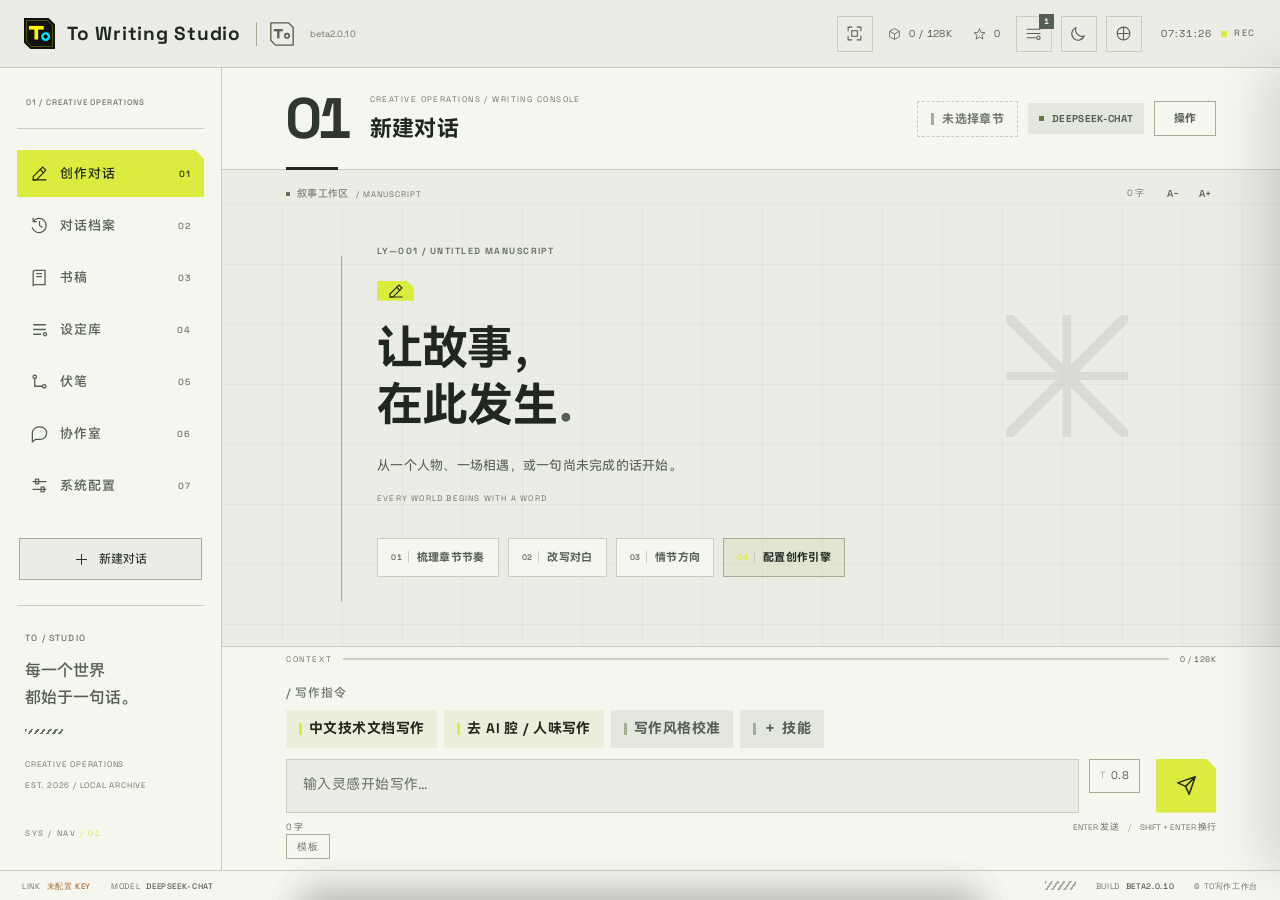
==== desktop.html @ 0ced994d "feat(ui): 温度选择器加入动效 - 弹层从按钮方向弹出（transform-origin 右下），带回弹曲线 - 档位名切换：淡入上滑；数值变化：上滑淡入 - 说明文字切换：淡入上移 - 刻度" ====
<!DOCTYPE html>
<html lang="zh-CN" data-theme="dark" data-shell="desktop">
<head>
<meta charset="UTF-8">
<meta name="viewport" content="width=device-width, initial-scale=1.0, viewport-fit=cover, maximum-scale=1.0, user-scalable=no">
<meta name="theme-color" content="#101110">
<meta name="apple-mobile-web-app-capable" content="yes">
<meta name="apple-mobile-web-app-status-bar-style" content="black-translucent">
<meta name="format-detection" content="telephone=no">
<meta name="color-scheme" content="dark light">


<link rel="icon" type="image/svg+xml" href="favicon.svg">
<link rel="icon" type="image/png" sizes="32x32" href="favicon-32.png">
<link rel="apple-touch-icon" sizes="180x180" href="apple-touch-icon.png">
<link rel="manifest" href="manifest.webmanifest">
<link rel="preload" as="font" type="font/woff2" crossorigin href="fonts/font-002.woff2">
<link rel="preload" as="font" type="font/woff2" crossorigin href="fonts/font-001.woff2">
<title>To写作工作台 · To Writing Studio</title>
<!-- fonts.css 不存在，已移除（iOS 上用系统 PingFang SC / HarmonyOS Sans 回落）-->
<style>
/* ==========================================================================
   TO WRITING STUDIO · To写作工作台
   纸与墨是主体，强调色是信号。
   全直角 / 切角 / 等宽数字 / 工程网格 / L形角标 / CRT扫描线
   ========================================================================== */

/* ==========================================================================
   字体：依据 ark-ui-skill 对 Hypergryph/终末地官网 CSS 的实测记录
   —— 官网拉丁字体为 Gilroy / Space Grotesk / Novecento Sans Wide，
      前两者为商业授权不可分发，故采用 **SIL OFL 开源的 Space Grotesk**（官网同款之一）自托管。
   —— 中文交给系统：iOS 苹方 / Windows 雅黑 / HarmonyOS Sans / 思源黑体。
   —— 等宽数字用于索引与计数（tabular-nums），这是终末地排版的硬性特征。
   ========================================================================== */
@font-face{font-family:"Space Grotesk";font-style:normal;font-weight:400;font-display:swap;
  src:url("fonts/font-001.woff2") format("woff2");}
@font-face{font-family:"Space Grotesk";font-style:normal;font-weight:500;font-display:swap;
  src:url("fonts/font-002.woff2") format("woff2");}
@font-face{font-family:"Space Grotesk";font-style:normal;font-weight:700;font-display:swap;
  src:url("fonts/font-003.woff2") format("woff2");}

/* ===== HarmonyOS Sans SC 嵌入（终末地官网中文字形，各设备一致）===== */
/* HarmonyOS Sans SC — 终末地游戏内同款中文字体
   来源: npm harmonyos-sans-sc-webfont-splitted@1.1.0 (cn-font-split 分包, Unlicense)
   字体版权归华为终端有限公司所有, 依 HarmonyOS Sans 官方许可免费商用
   仅包含本界面实际使用的字符子集, 供离线加载
   字重: 400 Regular / 500 Medium / 700 Bold / 900 Black
   重新生成: python tools/build-fonts.py */
@font-face {
font-family:"HarmonyOS Sans SC";
src: local("HarmonyOS Sans SC Regular"),local("HarmonyOS Sans SC"),url("fonts/font-004.woff2") format("woff2");
font-style: normal;
font-weight: 400;
font-display: swap;
unicode-range:U+251,U+259,U+261,U+292,U+2bb-2bc,U+2ca-2cb,U+2d8-2dd,U+2f3,U+301,U+303,U+306-30a,U+30f,U+323,U+326-327,U+335,U+338,U+1e00-1e01,U+1e3e-1e3f,U+1e80-1e85,U+1ea0-1ef9,U+2004-2006,U+2009-200a,U+2010-2011,U+2013-201e,U+2020-2022,U+2025-2029,U+2030,U+2032-2037,U+2039-203b,U+2044,U+2052,U+2060-2064,U+2066-2069,U+2070,U+2074-2079,U+207f-2089,U+20a3-20a4,U+20a6-20ac,U+20b1,U+20b9-20ba,U+20bc-20bd,U+2103,U+2105,U+2109,U+2113,U+2116,U+2121-2122,U+2126,U+212e,U+215b-215e,U+2160-216b,U+2170-2179,U+2190-2193,U+2196-2199,U+2202,U+2206,U+2208,U+220f,U+2211-2212,U+2215,U+221a,U+221d-2220,U+2223,U+2225,U+2227-222b,U+222e,U+2234-2237,U+223d,U+2248,U+224c,U+2252,U+2260-2261,U+2264-2267,U+226e-226f,U+2295,U+2299,U+22a5,U+22bf,U+2312,U+2460-2469,U+2474-249b,U+2500-254b,U+2550-2573,U+2581-258f,U+2593-2595,U+25a0-25a1,U+25b2-25b3,U+25bc-25bd,U+25c6-25c7,U+25ca-25cb,U+25ce-25cf,U+25e2-25e5,U+2605-2606,U+2609,U+2640,U+2642,U+9f1c-9f1f,U+9f23-9f2b,U+9f2d-9f2e,U+9f30-9f33,U+9f35-9f36,U+9f38,U+9f3a,U+9f3c,U+9f3f-9f43,U+9f45-9f46,U+9f48-9f49,U+9f4c-9f4d,U+9f53,U+9f55-9f58,U+9f5a-9f5b,U+9f5d-9f5e,U+9f62,U+9f64-9f65,U+9f68-9f69,U+9f6b,U+9f6d-9f71,U+9f73-9f75,U+9f78-9f7e,U+9f81-9f82,U+9f8e-9f8f,U+9f91-9f93,U+9f96-9f98,U+9f9d-9f9e,U+9fa1-9fff,U+f9f1,U+fa0e-fa0f,U+fa11,U+fa13-fa14,U+fa1f,U+fa21,U+fa23-fa24,U+fa27-fa29,U+fe49-fe52,U+fe54-fe57,U+fe59-fe66,U+fe68-fe6b,U+ff01-ff03,U+ff05-ff0a,U+ff0c-ff1b,U+ff1f-ff3d,U+ff3f,U+ff41-ff5b,U+ff5d,U+ff5f-ff60,U+ffe6;
}
@font-face {
font-family:"HarmonyOS Sans SC";
src: local("HarmonyOS Sans SC Regular"),local("HarmonyOS Sans SC"),url("fonts/font-005.woff2") format("woff2");
font-style: normal;
font-weight: 400;
font-display: swap;
unicode-range:U+4e15,U+4e1e,U+4e2b,U+4eb3,U+4ec9,U+4f0e,U+4f3d,U+4f58,U+4f64,U+4f8f,U+4fd0,U+4fdf,U+501c,U+5043,U+5055,U+510b,U+5140,U+51bc-51bd,U+51cb,U+5243,U+527d,U+531d,U+5323,U+535e,U+536f,U+53a5,U+53f1,U+541d,U+5429,U+542d-542e,U+5431,U+547b,U+5486,U+548e,U+5492,U+54aa-54ab,U+54af,U+54c6,U+54ce,U+54fd,U+5506,U+5509,U+5511,U+552c,U+553e,U+557b,U+55b3,U+55c5,U+55d2,U+55e1,U+55e6,U+55f7,U+55fd,U+5600,U+5608,U+561f,U+5636,U+5639,U+563b,U+563f,U+5659,U+5662,U+568e,U+5693,U+572a,U+573b,U+574d,U+5768,U+5773,U+577b,U+57a0,U+57b8,U+57c2,U+586c,U+587e,U+5892,U+58d5,U+58f9,U+598a,U+5992-5993,U+5996,U+59e3,U+5a20,U+5a29,U+5a6a,U+5a7a,U+5ac9,U+5ae3,U+5b17,U+5b62,U+5b7d,U+5b95,U+5ba6,U+5bb8,U+5c15,U+5c4e,U+5c8c,U+5cab,U+5cb7,U+5d34,U+5d3d,U+5d4a,U+5d82,U+5e1a-5e1b,U+5e44,U+5e7a,U+5ea5,U+5eff,U+5f0b,U+5f29,U+5f77,U+5f89,U+5f99,U+5f9c,U+5fa8,U+5fd0-5fd1,U+5fd6,U+5fff,U+6026,U+6035,U+6043,U+6059,U+6063,U+60b4,U+60b8,U+60bb,U+60d8,U+60f0,U+6115,U+612b,U+618e,U+6194,U+61a9,U+61ca,U+61e6,U+61f5,U+620a,U+6248,U+62a8,U+62d7,U+62fd,U+630e,U+637a,U+6390,U+63a3,U+63ac,U+63b0,U+63e9,U+642a,U+64a9,U+64ae,U+6525,U+652b,U+6538,U+655d,U+65bc,U+65cc,U+65ce,U+65d6,U+65ee-65ef,U+6631,U+6636,U+664c,U+665f,U+6666,U+6684,U+66b9,U+66f3,U+6773,U+6777,U+677c,U+6787,U+67b8,U+67d8,U+67de,U+67e9,U+6845,U+684e,U+6886,U+688f,U+68b5,U+693d,U+6963,U+696b,U+6979,U+6994,U+69b7,U+6a35,U+6aac,U+6b59,U+6c26,U+6c50,U+6c69,U+6c74,U+6c76,U+6c8c,U+6cae,U+6ce0,U+6cef,U+6d19,U+6d5c,U+6d8e,U+6d95,U+6db8,U+6dc5,U+6dd6,U+6dde,U+6de6,U+6dfc,U+6e1a,U+6e25,U+6e6e,U+6e9f,U+6ea7,U+6eb4,U+6ef9,U+6f15,U+6f29-6f2a,U+6f31,U+6f78,U+6fa7,U+6fc2,U+6fe1,U+7131,U+714a,U+715c,U+7166,U+7172,U+71b9,U+7317,U+731d,U+7329,U+7337,U+733e,U+7396,U+73b7,U+73c2,U+73e9,U+7425,U+7428,U+742c,U+742e,U+7455,U+7490,U+74f4,U+7519,U+7525,U+753a,U+75b5,U+75b9,U+75d4,U+75de,U+7638,U+7656,U+765c,U+7678,U+768e,U+76bf,U+76c2,U+76d4,U+76f9,U+7728-7729,U+7762,U+776c,U+777d,U+77a0,U+77cd,U+77f8,U+77fd,U+7825,U+7837,U+787c,U+78b4,U+78d0,U+795a,U+795f,U+79ed,U+7a1e,U+7a37,U+7a79,U+7a92,U+7abf,U+7afa,U+7b06,U+7b20,U+7b4f,U+7b60,U+7b75,U+7b8d,U+7bb4,U+7bdd,U+7be1,U+7cb3,U+7cbc,U+7cdc,U+7cef,U+7f44,U+7f54,U+7f8c,U+7f94,U+7fb2,U+7fb9,U+7fce,U+7fe1,U+8004,U+800b,U+8019,U+808b,U+809b,U+80e5,U+80f1,U+8146,U+816e,U+81c0,U+81c3,U+81c6,U+81fc,U+81fe,U+822b,U+82a5,U+82aa,U+82de,U+8309,U+8317,U+832f,U+8340,U+8343,U+8392,U+83a0,U+8431,U+8469,U+84af,U+8543,U+854a,U+8559,U+8568,U+85b0,U+85b9,U+8638,U+869c,U+86c0,U+86e4,U+8713,U+8718,U+87c0,U+87cb,U+87fe,U+8821-8822,U+8882,U+8892,U+88e8,U+88f1,U+8902,U+892a,U+8983,U+8c5a,U+8c82,U+8d73,U+8dbe,U+8e74,U+8e7c,U+8e87,U+8fc2,U+8fe4,U+8fe6,U+900d,U+9035,U+9041,U+9052,U+905b,U+9068,U+9074,U+9095,U+90a1,U+90c5,U+911e,U+9122,U+9149,U+9157,U+916a,U+916e,U+919b,U+93d6,U+9621,U+9631,U+9642,U+968d,U+9706,U+970f,U+97ed,U+99a5,U+9abc,U+9b03,U+9e9d,U+9ebe,U+9edb,U+9edd,U+9f10;
}
@font-face {
font-family:"HarmonyOS Sans SC";
src: local("HarmonyOS Sans SC Regular"),local("HarmonyOS Sans SC"),url("fonts/font-006.woff2") format("woff2");
font-style: normal;
font-weight: 400;
font-display: swap;
unicode-range:U+4edd-4ede,U+4ee1,U+4ee8,U+4eeb,U+4f09,U+4f22,U+4f43,U+4f57,U+4f5a,U+4f5d,U+4f6f,U+4fce,U+4fda,U+4ff3,U+4ff8,U+4ffe,U+500c,U+500f,U+5025,U+502d,U+504e,U+5088,U+50f3,U+5106,U+5241,U+525c,U+52ad,U+52be,U+530d,U+5310,U+5345,U+539d,U+53df,U+53fb-53fc,U+5420-5421,U+544b,U+5477,U+5482,U+54a7,U+54cc,U+54e7,U+550f,U+5514,U+5530,U+5544,U+5555,U+557e,U+558b,U+5594,U+5599,U+559f,U+55b9,U+55c4,U+55d1,U+55d4,U+55d6,U+55df,U+55e4,U+55e8,U+55ea,U+55ef,U+5623,U+562d,U+564e,U+5654,U+5671,U+56d7,U+56eb,U+56f9,U+5704,U+576d,U+57a1,U+57d5,U+57ed,U+584d,U+5880,U+58ec,U+5914,U+5958,U+599e,U+59be,U+59dd,U+5a11,U+5a40,U+5a55,U+5abe,U+5ae1,U+5ae6,U+5b40,U+5b51,U+5b71,U+5b93,U+5bee,U+5c9c,U+5cc1,U+5ccb,U+5cd2,U+5d06,U+5d2e,U+5d47,U+5d4b,U+5d6f,U+5d99,U+5dfd,U+5e54,U+5e5b,U+5e61,U+5e96,U+5fd2,U+600f,U+6014,U+606b,U+608c,U+609a,U+60c6,U+60da,U+60f4,U+60fa,U+61ff,U+621b,U+621f,U+622e,U+62bf,U+62c8,U+634b,U+636d,U+6371,U+6387,U+63ae,U+63c4,U+63c6,U+63cd,U+63d6,U+63f6,U+6410,U+6414,U+6421,U+64c0,U+64d8,U+661d,U+6641,U+6657,U+66dc,U+6710,U+6748,U+6772,U+67b0,U+67b7,U+6841,U+6849,U+6954,U+695d,U+699b,U+69ab,U+6a28,U+6a47,U+6a58,U+6b46,U+6c21,U+6c24,U+6c35,U+6c4a,U+6c68,U+6c86,U+6c8f,U+6c94,U+6cc5,U+6d2e,U+6d35,U+6d39,U+6d63,U+6d6f,U+6d94,U+6dd9,U+6dec,U+6e4e,U+6e98,U+6ec2,U+6f09,U+6f66,U+6f8d,U+6fb9,U+6fc9,U+6fe0,U+6fef,U+705e,U+7094,U+7119,U+71e7,U+723f,U+726f,U+729f,U+7325,U+7350,U+73c8,U+73d9,U+73de,U+741a,U+7430,U+74e4,U+753e,U+7548,U+7566,U+7579,U+757f,U+7583,U+759d,U+75b8,U+75bd,U+75c2,U+75cd,U+75e2,U+75f1,U+75fc,U+7634,U+7699,U+76c5,U+76f1,U+7708,U+7719,U+777e,U+778c,U+7791,U+77b3,U+77dc,U+781d,U+7823,U+7827,U+782d,U+7830,U+783c,U+7889,U+7893,U+78a3,U+78ec,U+7949,U+795c,U+79e3,U+7a14,U+7a17,U+7a88,U+7a95,U+7aa0,U+7afd,U+7b08,U+7b33,U+7b90,U+7b95,U+7be6,U+7bfe,U+7c0c,U+7c2a,U+7c91,U+7cb2,U+7cc5,U+7da6,U+7f58,U+7f61,U+7fb8,U+7fca,U+8006,U+8012,U+8026,U+8037,U+807f,U+80bd,U+80ed,U+814b,U+8153,U+8171,U+8174,U+8198,U+8200,U+8214,U+821b,U+8222,U+826e,U+828d,U+82be,U+82c4,U+82d2,U+82d5,U+82dc,U+82eb,U+82f7,U+830c,U+832d,U+8334,U+834f,U+83c5,U+83d6,U+83fd,U+840b,U+8418,U+8438,U+843c,U+8473,U+847a,U+84a1,U+84d6,U+84ff,U+852b,U+8564,U+85d0,U+8693,U+86a3-86a4,U+86a7,U+86aa,U+86af,U+86b6,U+86c6,U+86d0,U+86f9,U+8703,U+8707-8709,U+870d,U+8737,U+873b,U+8759,U+8760,U+8782,U+87af,U+87c6,U+87d1-87d2,U+87e0,U+8815,U+8839,U+8869,U+8913,U+8936,U+8a07,U+8a3e,U+8b07,U+8c4c,U+8c62,U+8c89,U+8d6d,U+8d84,U+8d94,U+8dc6,U+8dce,U+8ddb,U+8dfa,U+8e09,U+8e1d,U+8e2e,U+8e31,U+8e39,U+8e3d,U+8e42,U+8e47,U+8e49,U+8e4b,U+8e6d,U+8e76,U+9004-9005,U+9016,U+9036,U+9051,U+907d,U+9082,U+9088,U+9097,U+90b0,U+90d7,U+90dc,U+90e2,U+90ef,U+9104,U+914a,U+9150,U+9169,U+919a,U+91b4,U+938f,U+965f,U+9697,U+96b0,U+96bc,U+96c9,U+970e,U+9739,U+973e,U+9798,U+97a3,U+9997,U+9aef,U+9e82,U+9edc,U+9edf-9ee0,U+9f3e;
}
@font-face {
font-family:"HarmonyOS Sans SC";
src: local("HarmonyOS Sans SC Regular"),local("HarmonyOS Sans SC"),url("fonts/font-007.woff2") format("woff2");
font-style: normal;
font-weight: 400;
font-display: swap;
unicode-range:U+4e01,U+4e39,U+4e43,U+4e4f,U+4e58-4e59,U+4e95,U+4ea1,U+4ea6,U+4eab,U+4eae,U+4ec1,U+4ef2,U+4f0a,U+4f0f-4f11,U+4f2f-4f30,U+4f34,U+4f38,U+4f3c,U+4f69,U+4f73,U+4faf,U+4fb5,U+4fd7,U+4ff1,U+5012,U+5021,U+504f,U+5085,U+5141,U+5144,U+5146,U+5192,U+51a0,U+51b0,U+51b6-51b7,U+51dd,U+51e1,U+5200,U+5211,U+5237,U+523a,U+5272,U+52a3,U+52c3,U+52c7,U+52d2,U+52d8,U+52e4,U+5353,U+539a,U+53e5,U+53eb,U+5401,U+541b,U+5427,U+542b,U+5448,U+54e5,U+54ea,U+5510,U+552f,U+5531,U+554a,U+559d,U+5609,U+5740,U+5750,U+5761,U+5766,U+57c3,U+5802,U+5806,U+5821,U+5851,U+5854,U+585e,U+586b,U+58a8,U+58c1,U+5915,U+5949,U+594f,U+5954,U+5960,U+5976,U+5999,U+59a5,U+59b9,U+59bb,U+59c6,U+59d0-59d1,U+59d3,U+5a5a,U+5a92,U+5b54,U+5b5f,U+5b64,U+5b85,U+5b87-5b88,U+5b8b,U+5b97,U+5b9c,U+5bbf,U+5bc4,U+5bd2,U+5be8,U+5c01,U+5c04,U+5c0a,U+5c16,U+5c24,U+5c3e,U+5c4b,U+5c65,U+5cfb,U+5d07,U+5de1,U+5de7,U+5e1d,U+5e7c,U+5ec9,U+5ef6-5ef7,U+5f04,U+5f1f,U+5f31,U+5f6d,U+5f70,U+5f79,U+5f92,U+5faa,U+5fbd,U+5fd8-5fd9,U+5fe0,U+5ffd,U+6015,U+602a,U+6050,U+6062,U+6069,U+6070,U+6084,U+6089,U+60a3,U+60a8,U+60b2,U+60dc,U+6162,U+6167,U+6170,U+61c2,U+622a,U+6234,U+626d,U+6291,U+62b1,U+62bc-62bd,U+62c6,U+62d2-62d4,U+62d6,U+62f3,U+6311,U+6316,U+6350,U+6355,U+6377,U+6389,U+638c,U+6398,U+63cf,U+63e1,U+63ed,U+63f4,U+640f,U+642c,U+6458,U+6469,U+6478,U+64a4,U+64cd,U+6500,U+653b,U+654f,U+6562,U+6566,U+656c,U+658c,U+65c1,U+65e6,U+65e8,U+65ec,U+65f1,U+65fa,U+660c,U+6628,U+6668,U+667a,U+6696,U+66b4,U+66f9,U+66fc,U+66ff,U+670b,U+6717,U+672b,U+675c,U+676d,U+6790,U+679a,U+679d,U+67b6,U+67ec,U+67f1,U+67f3-67f4,U+683d,U+6842,U+684c,U+6851,U+6885,U+68af-68b0,U+68ee,U+695a,U+699c,U+6b20,U+6b23,U+6b8a,U+6b96,U+6bc5,U+6bcd,U+6bd2,U+6beb,U+6c0f,U+6c1b,U+6c57,U+6c60,U+6c6a,U+6c89,U+6cc9,U+6cdb,U+6ce5,U+6cf0,U+6cf3,U+6d17,U+6d1b,U+6d1e,U+6d3d,U+6d59,U+6d66,U+6d69-6d6a,U+6d6e,U+6d82,U+6db2,U+6db5,U+6de1,U+6dee,U+6df7,U+6dfb,U+6e20-6e21,U+6e58,U+6eaa,U+6ecb,U+6ed1,U+6f0f,U+6f20,U+6f2b,U+6f58,U+704c,U+7070,U+708e,U+70ad,U+70b8,U+7126,U+714c,U+718a,U+719f,U+71c3,U+71d5,U+7206,U+7236,U+7238,U+7259,U+725b,U+7262,U+7267,U+72e0,U+731b,U+73bb,U+73cd,U+73e0,U+741b,U+7434,U+745e,U+7483,U+74dc,U+74e6,U+74f7,U+7518,U+7532,U+755c,U+756a,U+7586,U+7591,U+75ab,U+75be,U+75db,U+764c,U+7687,U+76c8,U+76df,U+76f2,U+76fe,U+7761,U+77db,U+786c,U+7891,U+78c1,U+78e8,U+795d,U+7965,U+7981,U+79d2,U+79df,U+79e6,U+79e9,U+7a00,U+7a3b,U+7a3f,U+7a46,U+7a7f,U+7a97,U+7adf,U+7aef,U+7af9,U+7b11,U+7b26,U+7bb1,U+7bc7,U+7c4d,U+7c89,U+7c97,U+7f8a,U+7fbd,U+7ffb,U+8000,U+8010,U+8015,U+8017,U+8033,U+8058,U+805a,U+8089,U+8096,U+809d,U+80a5,U+80a9,U+80af,U+80de,U+80e1,U+8150,U+817f,U+81a8,U+81e3,U+8212,U+827e,U+82ac,U+82b3,U+82d7,U+82e5,U+8302,U+8336,U+8352,U+8377,U+83ab,U+83f2,U+8461,U+8463,U+8499,U+84c4,U+852c,U+8584,U+864e,U+86cb,U+8861,U+8863,U+8870,U+8877,U+8881,U+888b,U+88c1-88c2,U+88d5,U+8986,U+8c46,U+8c6a,U+8c8c,U+8d64,U+8d6b,U+8d74,U+8da3,U+8dd1,U+8ddd,U+8ddf,U+8de8,U+8df3,U+8e0f,U+8f9b,U+8fd4,U+8fea-8feb,U+8ff7,U+9003,U+900f,U+9014,U+906d,U+9075,U+907f-9080,U+90a6,U+90ca,U+90ce,U+90ed,U+9192,U+91ce,U+963b,U+9644,U+966a,U+9675-9677,U+9686,U+9694,U+96c5,U+96d5,U+96e8,U+96ea,U+96f6-96f7,U+9707,U+971e,U+9732,U+978b,U+9910,U+9aa8,U+9ebb,U+9ece,U+9ed8;
}
@font-face {
font-family:"HarmonyOS Sans SC";
src: local("HarmonyOS Sans SC Regular"),local("HarmonyOS Sans SC"),url("fonts/font-008.woff2") format("woff2");
font-style: normal;
font-weight: 400;
font-display: swap;
unicode-range:U+4e69,U+4f67,U+4f7e,U+4f89,U+4fdc,U+50e6,U+50ec,U+5196,U+51ab,U+51b1,U+5202,U+5233,U+5261,U+52ac,U+531a,U+5363,U+536e,U+5416,U+5432,U+5454,U+5472,U+5476,U+5478,U+54ad,U+54bb,U+54c2,U+54cf,U+54da,U+54de,U+5537,U+553f,U+5575,U+5581,U+55cc,U+55fe,U+5601,U+560c,U+561e,U+564d,U+566b,U+56dd,U+5709,U+572c,U+572e,U+576b,U+57cf,U+57d2,U+57f8,U+580d,U+581e,U+5844,U+5881,U+589a,U+5924,U+593c,U+5981,U+5997,U+59a3,U+59b2,U+5ab8,U+5ad8,U+5b34,U+5b5b,U+5ba5,U+5c25,U+5c59,U+5c63,U+5d1e,U+5d24,U+5d6b,U+5e11,U+5e14,U+5e8b,U+5eb3,U+5ed1-5ed2,U+5ef4,U+5efe,U+5f40,U+5f58,U+5f73,U+5f8c,U+5fad,U+600d,U+6019,U+601b,U+602b,U+605a,U+6083,U+6092,U+6100,U+610e,U+623d,U+624c,U+62ca,U+634c,U+6369,U+638e,U+641b,U+6426,U+646d,U+6535,U+65c4,U+65d2,U+6661,U+66db,U+670a,U+6715,U+6753,U+6798,U+67c3,U+67f0,U+681d,U+6855,U+686b,U+68f9,U+6939,U+696e,U+6980,U+698d,U+69b1,U+69ca,U+69ed,U+69f2,U+69ff,U+6a18,U+6aab,U+6b39,U+6b82,U+6b84,U+6b9b,U+6bb3,U+6bf3,U+6bf9,U+6c05-6c06,U+6c0d,U+6c19-6c1a,U+6cb2,U+6cd6,U+6d07,U+6d1a,U+6d27,U+6d2b,U+6d33,U+6d91,U+6dab,U+6e53-6e54,U+6e8f,U+6ebb,U+6f36,U+6fb6,U+7035,U+7085,U+70bb,U+7178,U+71b5,U+7228,U+7256,U+725d,U+726e,U+727e,U+72b0,U+72b4,U+72ce,U+72f7,U+72fa-72fb,U+7313,U+7322,U+738e,U+739f,U+73e5,U+7481,U+74ba,U+74e0,U+750f,U+7540,U+754b,U+755a-755b,U+758b,U+7594,U+75b3,U+760c,U+7615,U+7630,U+7635,U+7640,U+7654,U+76a4,U+76cd,U+775a,U+7765,U+7768,U+77bd,U+77ec,U+781f,U+78a1,U+78d4,U+78d9,U+7905,U+7913,U+79b3,U+79d5,U+79eb,U+7a02,U+7a70,U+7a86,U+7b25,U+7b2a-7b2b,U+7b2e,U+7b31,U+7b38,U+7b47,U+7b62,U+7b6e,U+7b72,U+7b7b,U+7b85,U+7b9c,U+7bcc,U+7bea,U+7bfc,U+7c0b,U+7c26,U+7c9e,U+7ce8,U+7dae,U+7e47,U+7e9b,U+7f36,U+7f7e,U+7fb0,U+7fbc,U+7fee,U+8016,U+8020,U+802a,U+8031,U+8043,U+8071,U+809f,U+80ab,U+80cd,U+80d7,U+8112,U+8118,U+8160,U+8169,U+8188,U+81a6,U+81c1,U+8234,U+823e,U+825f,U+8298,U+829f,U+82a4,U+82ca,U+82e1,U+82e4,U+82f4,U+82fb,U+8306,U+8308,U+831a,U+8333,U+83c0,U+83d4,U+83df,U+83f8,U+8401,U+840f,U+841c,U+8451,U+845a,U+846d,U+8476,U+8478,U+84ba,U+84bd,U+851f,U+8548,U+8556,U+855e,U+8585,U+85a4,U+8627,U+8629,U+867a,U+868b,U+868d,U+86b5,U+86c4,U+86de,U+86e9,U+86f8,U+872e,U+8731,U+873e,U+8765,U+877b,U+877d,U+8785,U+87ab,U+87ca,U+87ea,U+87ee,U+8813,U+8816,U+8832,U+8864,U+8872,U+887f,U+88a2,U+88b7,U+88c9,U+88ce,U+88f0,U+890a,U+892b,U+897b,U+89da,U+89f3,U+8c55,U+8c73,U+8c78,U+8d91,U+8dba,U+8dcf,U+8deb-8dec,U+8e14,U+8e3a,U+8e41,U+8e6f,U+8fb6,U+8fd3,U+8fe8,U+9011,U+902d,U+90be,U+915e,U+9161-9162,U+9179,U+9185,U+918c,U+9190,U+91a3,U+92c8,U+953a,U+961d,U+9654,U+96ce,U+96e9,U+972a,U+9730,U+9785,U+9954,U+9aba,U+9ac0-9ac1,U+9ae1,U+9aeb,U+9aed,U+9af9,U+9b1f,U+9b32,U+9b4d,U+9b51,U+9e87,U+9ee2,U+9f17,U+9f19,U+9f22,U+9f2c,U+9f2f;
}
@font-face {
font-family:"HarmonyOS Sans SC";
src: local("HarmonyOS Sans SC Regular"),local("HarmonyOS Sans SC"),url("fonts/font-009.woff2") format("woff2");
font-style: normal;
font-weight: 400;
font-display: swap;
unicode-range:U+4e47,U+4e5c,U+4e8d,U+4e93,U+4ebb,U+4ec4,U+4edf,U+4ef5,U+4f32,U+4f5e,U+4f76,U+4f7b,U+5028,U+502c,U+5048,U+5080,U+50ee,U+5121,U+51c7,U+5208,U+520e,U+52f0,U+530f,U+535f,U+53f5,U+5412,U+5443,U+5464,U+5466,U+54a3,U+54a6,U+54bf,U+54d0,U+5533,U+5541,U+5549,U+5550,U+5556,U+555c,U+5576-5577,U+558f,U+5591,U+55b1,U+55dd,U+55e5,U+55f2,U+55f5,U+560f,U+5627,U+562c,U+564c,U+5657-5658,U+5664,U+567b,U+5685,U+56d4,U+56e1,U+571c,U+5769,U+577c,U+578c,U+5793,U+57e4,U+5800,U+5807,U+5889,U+58c5,U+59a4,U+59af,U+59d8,U+5a09,U+5a0c,U+5a4a,U+5a62,U+5a67,U+5aeb,U+5b53,U+5b6c,U+5c3b,U+5c50,U+5c7a,U+5ca2-5ca3,U+5cac,U+5d26-5d27,U+5d6c,U+5d9d,U+5db7,U+5df3,U+5e19,U+5ea0,U+5eb9,U+5ebe,U+5edb,U+5f01,U+5f2d,U+5fb5,U+5fbc,U+5fdd,U+5fea,U+5ff8,U+6029,U+6041-6042,U+60b1,U+6175,U+6215,U+6221-6222,U+623e,U+62bb,U+6308,U+6339,U+638a,U+63e0,U+643d,U+6441,U+647a,U+6485,U+64e2,U+6555,U+659b,U+65ab,U+65c3,U+65c6,U+65f0,U+6600,U+6677,U+668c,U+669d,U+66be,U+66e9,U+66f7,U+6775,U+678b,U+67c1,U+67d2,U+67e2,U+6832,U+6840,U+6874,U+6877,U+68f0,U+68fc,U+690b,U+6910,U+6934,U+6966,U+6978,U+6998,U+69a7,U+69c1,U+69ce,U+6a17,U+6a3d-6a3e,U+6a50,U+6a5b,U+6a84,U+6a97,U+6b8d,U+6baa,U+6bd6,U+6bfd,U+6c10,U+6c16,U+6c18,U+6c3d,U+6c54,U+6cd4,U+6ceb,U+6cee,U+6d04,U+6d0c,U+6d60,U+6ddd,U+6de0,U+6e6b,U+6eb1,U+6ebd,U+6ecf,U+6ed3,U+6fde,U+7023,U+70b7,U+70ca,U+7110,U+712f,U+7168,U+71b3,U+71f9,U+7230,U+723b,U+7284,U+728d,U+7292,U+72d2,U+72d9,U+7301,U+731e,U+7352,U+7360,U+73a2,U+73b3,U+740a,U+7441,U+7457,U+74ff,U+7511,U+75a3,U+75a5,U+75d8,U+75e3-75e4,U+75e7,U+75ff,U+7610,U+7619,U+7622,U+7633,U+7688,U+76b4,U+76e5,U+771a,U+772d,U+779f,U+7812,U+7818,U+7826,U+7829,U+782c,U+784c,U+7850,U+7887,U+789a,U+78b2,U+78f4,U+7957,U+7a39,U+7aa8,U+7ae6,U+7b04,U+7b0f,U+7b1e,U+7b24,U+7bac,U+7bb8,U+7bc1,U+7bd9,U+7c1f,U+7ccc,U+7f45,U+7f5f,U+7f71,U+7fa7,U+7faf,U+7fbf,U+7fd5,U+7fe5-7fe6,U+7ff3,U+801c,U+8052,U+8084,U+8093,U+80b1,U+80bc,U+80db,U+80dd,U+80e4,U+80ef,U+80f4,U+8132,U+815a,U+8167,U+81ca,U+81cc,U+81ec,U+8202,U+8210,U+8228,U+8244,U+8249,U+824f,U+828a,U+828e,U+82a1,U+82a8-82a9,U+82ab,U+82b4,U+82e3,U+8331,U+833a,U+8351,U+8378,U+83a8,U+83aa,U+83d8,U+83e1,U+83ea,U+83f0,U+8497,U+84c1,U+84ca,U+84fc,U+8538,U+853b,U+857b,U+858f,U+859c,U+85ff,U+8605,U+8662,U+867b,U+86a8-86a9,U+86b1,U+86b4,U+86c9,U+86ed,U+870a,U+8722,U+8725,U+8734,U+874c,U+8763,U+876e,U+879f,U+87b3,U+87e5,U+887d-887e,U+8888,U+88df,U+88fe,U+8919,U+8921,U+89e5,U+8c47,U+8c49,U+8c7a,U+8d67,U+8db5,U+8dbf,U+8dd7,U+8dfd,U+8e05,U+8e1f,U+8e59,U+8e69,U+8e85,U+900b,U+9021,U+902f,U+9044,U+9062,U+908b,U+9099,U+909b,U+90b4,U+90c7,U+90eb,U+90fe,U+9123,U+9143,U+9146,U+9172,U+918d,U+91aa,U+91ae,U+91ba,U+93ca,U+96b9,U+96d2,U+9708,U+975b,U+977c,U+992e,U+9955,U+9ab0,U+9ab6-9ab7,U+9ac2,U+9afb,U+9b23,U+9b3b,U+9ecd,U+9ecf,U+9ee7;
}
@font-face {
font-family:"HarmonyOS Sans SC";
src: local("HarmonyOS Sans SC Regular"),local("HarmonyOS Sans SC"),url("fonts/font-010.woff2") format("woff2");
font-style: normal;
font-weight: 400;
font-display: swap;
unicode-range:U+3001-3002,U+3008-3011,U+3014-3017,U+4e00,U+4e03,U+4e09-4e0b,U+4e0d,U+4e14,U+4e16,U+4e2d,U+4e3b,U+4e45,U+4e4b,U+4e4e,U+4e5d,U+4e5f,U+4e88,U+4e8b-4e8c,U+4e92,U+4e94,U+4e9b,U+4ea4,U+4eac,U+4eba,U+4ec0,U+4eca-4ecb,U+4ecd,U+4ed6,U+4ed8,U+4ee3-4ee5,U+4ef6,U+4efb,U+4efd,U+4f01,U+4f0d,U+4f46,U+4f4d-4f4f,U+4f55,U+4f5c,U+4f7f,U+4f8b,U+4f9b,U+4f9d,U+4fbf,U+4fc3-4fc4,U+4fdd,U+4fe1,U+500d,U+5019,U+503c,U+5047,U+505a,U+505c,U+5065,U+50cf,U+5143,U+5145,U+5148-5149,U+514d,U+5165,U+5168,U+516b-516d,U+5171,U+5175-5178,U+517c,U+518d,U+5206-5207,U+520a,U+5217,U+521d,U+5224,U+5229,U+5230,U+5238,U+523b,U+524d,U+526f,U+529b,U+529f-52a0,U+52a9-52aa,U+5305,U+5316-5317,U+5341,U+5347-5348,U+534a,U+5357,U+535a,U+5361,U+5370-5371,U+5382,U+539f,U+53bb,U+53c8,U+53ca-53cb,U+53cd,U+53d6-53d7,U+53e3-53e4,U+53e6,U+53ec,U+53ef-53f0,U+53f2-53f3,U+53f8,U+5404,U+5409,U+540d,U+5411,U+5426,U+5438,U+544a,U+5462,U+5468,U+5473,U+547c-547d,U+548c,U+54c1,U+54c8,U+552e,U+5546,U+5584,U+559c,U+5668,U+56db,U+56e0,U+56fa,U+571f,U+5728,U+5730,U+5733,U+5747,U+578b,U+57ce,U+57df,U+57f9-57fa,U+5883,U+589e,U+58eb,U+590f,U+5916,U+591a,U+591c,U+5927,U+5929-592a,U+592e,U+5931,U+5947,U+5957,U+5973,U+5979,U+597d,U+5982,U+59cb,U+59d4,U+5a01,U+5b50,U+5b57-5b58,U+5b63,U+5b69,U+5b89,U+5b8c,U+5b8f,U+5b98,U+5b9a,U+5ba2-5ba4,U+5bb3,U+5bb9,U+5bc6,U+5bcc,U+5bdf,U+5c0f,U+5c11,U+5c1a,U+5c31,U+5c3c,U+5c45,U+5c55,U+5c71,U+5cb8,U+5ddd-5dde,U+5de5-5de6,U+5dee,U+5df1-5df2,U+5df4,U+5e02,U+5e0c,U+5e38,U+5e45,U+5e55,U+5e73-5e74,U+5e8f,U+5e95,U+5e97,U+5e9c,U+5ea6-5ea7,U+5ead,U+5eb7,U+5efa,U+5f0f,U+5f15,U+5f62,U+5f71,U+5f80,U+5f85,U+5f88,U+5f8b,U+5f90,U+5f97,U+5fae,U+5fb7,U+5fc3,U+5fc5,U+5feb,U+600e,U+601d,U+6025,U+6027,U+606f,U+60c5,U+60e0,U+60f3,U+610f,U+611f,U+6210-6211,U+6216,U+623f-6240,U+624b,U+6253,U+6276,U+6279,U+627e-6280,U+628a,U+6293,U+6295,U+6297,U+62c9,U+62cd,U+62db,U+62ec,U+62ff,U+6301,U+6307,U+6309,U+632f,U+6388,U+6392,U+63a2,U+63a5,U+63a7-63a8,U+63aa,U+63d0,U+641e,U+64ad,U+652f,U+6536,U+6539,U+653e-653f,U+6545,U+6548,U+6551,U+6563,U+6574,U+6587,U+6599,U+65a4,U+65af-65b0,U+65b9,U+65bd,U+65c5,U+65cf,U+65e5,U+65e9,U+660e,U+6613,U+661f-6620,U+6625,U+662f,U+665a,U+666e-666f,U+66f2,U+66f4,U+66fe,U+6700,U+6708-6709,U+670d,U+671b,U+671d,U+671f,U+6728,U+672a,U+672c,U+674e,U+6750-6751,U+675f,U+6797,U+67d0,U+67d3,U+6821,U+6839,U+683c,U+6848,U+68c9,U+690d,U+6a21,U+6b21,U+6b3e,U+6b4c,U+6b62-6b66,U+6b7b,U+6bb5,U+6bcf,U+6bd4,U+6bdb,U+6c11,U+6c34,U+6c38,U+6c42,U+6c5f,U+6c7d,U+6c99,U+6cb3,U+6cb9,U+6cbb,U+6cbf,U+6cd5,U+6ce2,U+6d0b,U+6d25,U+6d2a,U+6d32,U+6d3b,U+6d3e,U+6d41,U+6d77,U+6d88,U+6df1,U+6e05,U+6e2f,U+6e56,U+6e90,U+6f14,U+6f6e,U+6fb3,U+6fc0,U+706b,U+70c8,U+7136,U+7164,U+7167,U+7247-7248,U+724c,U+7269,U+7279,U+72af,U+7387,U+7389,U+738b,U+73ed,U+7403,U+7406,U+751a,U+751f,U+7528,U+7530-7531,U+7533,U+7537,U+754c,U+7559,U+7565,U+75c5,U+767b,U+767d-767e,U+7684,U+76ae,U+76ca,U+76db,U+76ee,U+76f4,U+76f8,U+770b,U+773c,U+7763,U+77e5,U+77ed,U+77f3,U+7814,U+7834,U+793a,U+793e,U+7956,U+795e,U+7968,U+798f,U+79c0,U+79d1,U+79fb,U+7a0b,U+7a76,U+7a7a,U+7a81,U+7acb,U+7ad9,U+7ae0,U+7ae5,U+7b2c,U+7b49,U+7b54,U+7b56,U+7b97,U+7ba1,U+7c73,U+7cbe,U+7cfb,U+7d20,U+7d22,U+7e41,U+7f3a,U+7f6a,U+7f6e,U+7f72,U+7f8e,U+8001,U+8003,U+8005,U+800c,U+80a1,U+80b2,U+80fd,U+81ea,U+81f3,U+821e,U+822a,U+822c,U+8239,U+826f,U+8272,U+82b1,U+82e6,U+82f1,U+8349,U+83dc,U+843d,U+8457,U+85cf,U+878d,U+8840,U+884c,U+8857,U+88ab,U+897f,U+8981,U+89d2,U+89e3,U+8a00,U+8b66,U+8c61,U+8d70,U+8d77,U+8d85,U+8d8a,U+8db3,U+8def,U+8eab,U+8fc5,U+8fce,U+8fd1,U+8ff0,U+8ffd,U+9000-9001,U+9010,U+901a,U+901f-9020,U+9047,U+904d,U+9053,U+90a3,U+90e8,U+90fd,U+914d,U+9152,U+91c7,U+91cd,U+91cf,U+91d1,U+9632,U+963f,U+964d,U+9650,U+9662,U+9664,U+969c,U+96c4,U+96c6,U+9700,U+9752,U+975e,U+9760,U+9762,U+9769,U+97f3,U+98df,U+9996,U+9999,U+9ad8,U+9f13,U+fe10-fe19,U+fe30-fe31,U+fe33-fe44;
}
@font-face {
font-family:"HarmonyOS Sans SC";
src: local("HarmonyOS Sans SC Regular"),local("HarmonyOS Sans SC"),url("fonts/font-011.woff2") format("woff2");
font-style: normal;
font-weight: 400;
font-display: swap;
unicode-range:U+4e4d,U+4e5e,U+4ea8,U+4ed5,U+4f51,U+4f7c,U+4f83,U+4fae,U+4fd1,U+4fd8,U+4fef,U+4ffa,U+5018,U+5026,U+508d,U+50a3,U+50da,U+50e7,U+50fb,U+515c,U+5162,U+5189,U+5195,U+51a4,U+51f3,U+51f9,U+5203,U+5254,U+5256,U+52ff,U+5319,U+5320,U+533e-533f,U+5351,U+5375,U+53db,U+53ed-53ee,U+541f,U+5435,U+543b,U+5475,U+5484,U+548b,U+5490,U+54c9,U+54e9,U+54fa,U+5543,U+5587,U+5589,U+5598,U+55a7,U+55d3,U+560e,U+576f,U+5777,U+57ae,U+57e0,U+5830,U+589f,U+58a9,U+5937,U+5962,U+5974,U+5984,U+59ae,U+59e8,U+59ec,U+5a1f,U+5a23,U+5a36,U+5a3c,U+5a49,U+5a9a,U+5ab3,U+5ac2,U+5ad6,U+5b5a,U+5b99,U+5b9b,U+5bb5,U+5bc5,U+5bc7,U+5bde,U+5be1,U+5be5,U+5c09,U+5c2c,U+5c51,U+5cb1,U+5cd9,U+5cea,U+5d0e,U+5d16,U+5d29,U+5d4c,U+5dcd,U+5deb,U+5e87,U+5e9a,U+5ed3,U+5f13,U+5f57,U+5f64,U+5f87,U+5f8a,U+5f98,U+5fe1,U+5ff1,U+6016,U+6021,U+606a,U+606d,U+6096,U+60bc,U+60d5,U+60df,U+60f9,U+611a,U+614c,U+6177,U+6241,U+6252,U+6254,U+625b,U+626f,U+627c,U+6292,U+6296,U+62b9,U+62c2,U+62cc,U+62ef,U+62f1,U+634f,U+63a0,U+63e3,U+6467,U+6495,U+64bc,U+64c2,U+6518,U+6577,U+6590,U+65a7,U+6627,U+6643,U+6674,U+6687,U+66ae,U+66d9,U+66dd,U+66f0,U+6714,U+673d,U+6789,U+6795,U+67d1,U+67ff,U+6813,U+6829,U+6893,U+68a7,U+68ad,U+68b3,U+68cd,U+68d5,U+68d8,U+68e0,U+690e,U+6930,U+6960,U+6977,U+6986,U+69bb,U+69d0,U+69fd,U+6a1f,U+6b47,U+6b49,U+6b6a,U+6bd7,U+6c13,U+6c1f,U+6c2e-6c2f,U+6c72,U+6c7e,U+6c81,U+6c90,U+6cbc,U+6ccc,U+6cd3,U+6cd7,U+6ce3,U+6d5a,U+6dcc,U+6de4,U+6df3,U+6e1d,U+6e23,U+6e2d,U+6e9c,U+6ea5,U+6ec7,U+6ed4-6ed5,U+6f2f,U+6f33,U+6f62,U+6fa1,U+7011,U+701a,U+707c,U+708a,U+70af,U+70d8,U+70f9,U+711a,U+7130,U+714e,U+716e,U+7194,U+71a0,U+71ac,U+71e5,U+7280-7281,U+72d0,U+72fc,U+7316,U+731c,U+7334,U+7357,U+7384,U+73ab,U+73ca,U+7422,U+7426,U+742a,U+745b-745c,U+745f,U+7470,U+7480,U+74a7,U+7529,U+7578,U+75d5,U+7696,U+76ce,U+7736-7737,U+7766,U+77a7,U+77bb,U+77d7,U+77e2-77e3,U+77ee,U+780c,U+785d,U+788c,U+789f,U+78c5,U+78ca,U+7901,U+7941,U+796d,U+79be,U+79e4,U+79f8,U+7a1a,U+7a3c,U+7a57,U+7a74,U+7a98,U+7a9f,U+7aff,U+7b1b,U+7bf7,U+7c07,U+7c3f,U+7c7d,U+7c9f,U+7ca5,U+7cb9,U+7cd9,U+7cdf,U+7e82,U+7f38,U+7f69,U+7f9e,U+7fdf,U+7fe9,U+800d,U+8018,U+803d,U+803f,U+80a2,U+80aa,U+80d6,U+8116,U+813e,U+8151,U+8155,U+817a,U+819d,U+81fb,U+8205,U+820c,U+821c,U+82ad,U+82af,U+82b9,U+82bd,U+82d1,U+82db,U+82df,U+82ef,U+8304,U+832c,U+8335,U+8354,U+839e,U+8403,U+840c,U+840e,U+8446,U+846b,U+849c,U+84b2,U+84c9,U+8517,U+851a,U+853d,U+8549,U+8587,U+85af,U+85fb,U+8611,U+8650,U+865e,U+868a,U+868c,U+86d9,U+8700,U+8774,U+8776,U+8862,U+88d4,U+88d8-88d9,U+88f8-88f9,U+895f,U+8a79,U+8b6c,U+8c41,U+8c79,U+8d81,U+8d9f,U+8dcb,U+8dea,U+8e22,U+8e29,U+8e35,U+8e44,U+8e72,U+8e81,U+8eac,U+8eb2,U+8fe2,U+8fed,U+9017,U+901b,U+902e,U+9038,U+9050,U+906e,U+9091,U+90aa,U+90af,U+90dd,U+914b,U+916f,U+9175-9176,U+918b,U+946b,U+962e,U+9640,U+964c,U+9661,U+9672,U+968b,U+9699,U+96c0,U+9716,U+9756,U+9761,U+97a0,U+97f6,U+99a8,U+9ad3,U+9ae6,U+9e93,U+9ed4;
}
@font-face {
font-family:"HarmonyOS Sans SC";
src: local("HarmonyOS Sans SC Regular"),local("HarmonyOS Sans SC"),url("fonts/font-012.woff2") format("woff2");
font-style: normal;
font-weight: 400;
font-display: swap;
unicode-range:U+4e10,U+4e56,U+4ea2,U+4ea5,U+4ec3,U+4f36,U+4f3a,U+4f5f,U+4f6c,U+4f70,U+4f84,U+4f88,U+4f8d,U+4f97,U+5014,U+501a,U+5029,U+504c,U+516e,U+5197,U+51a5,U+51f8,U+5201,U+5228,U+524c,U+527f,U+5288,U+52fa,U+5315,U+5321,U+5352,U+5366,U+53e8-53e9,U+5406,U+540f,U+543c,U+5471,U+5480,U+5495,U+549a,U+54b3,U+54c7,U+54e6,U+54ee,U+54fc,U+5501,U+556a,U+557c,U+5583,U+55dc,U+55e3,U+5632,U+5669,U+566c,U+5676,U+56b7,U+56bc,U+56da,U+56e4,U+56ff,U+5703,U+5729,U+57a2-57a3,U+58d1,U+5919,U+592d,U+592f,U+5944,U+5955,U+595a,U+5983,U+598d,U+59ca,U+59e5,U+5a13,U+5a25,U+5a77,U+5a7f,U+5a9b,U+5ab2,U+5b09,U+5b70,U+5b75,U+5b7a,U+5bd0,U+5bf0,U+5c41,U+5c79,U+5c91,U+5c94,U+5ced,U+5d69,U+5e16,U+5e4c,U+5eb6,U+5f08,U+5f1b,U+5f27,U+5f3c,U+5ffb,U+6020,U+602f,U+604d,U+6055,U+606c,U+608d,U+60cb,U+60e6,U+60f6,U+618b,U+61a7-61a8,U+61ac,U+61cb,U+620c-620e,U+6233,U+6249,U+6273,U+6289,U+62c4,U+62c7,U+62ce,U+62d9,U+62ed-62ee,U+62f4,U+62f7,U+6345,U+634d-634e,U+6382,U+6396,U+63c9,U+63ea,U+6413,U+6452,U+645e,U+6479,U+6482,U+6487,U+64ac,U+64ce,U+64d2,U+6556,U+659f,U+65a1,U+660a,U+6615,U+664f,U+667e,U+66e6,U+6726,U+6756,U+675e,U+67c4,U+67da,U+6853,U+6897,U+68a2,U+68e3,U+68fa,U+693f,U+6942,U+695e,U+6995,U+69a8,U+69ad,U+69b4,U+69cc,U+6a44,U+6a59,U+6a80,U+6b83,U+6b86,U+6b89,U+6bcb,U+6bd3,U+6c30,U+6c40,U+6c5e,U+6c85,U+6cad,U+6cb1,U+6cbd,U+6cf1,U+6d31,U+6d85,U+6d93,U+6daa,U+6dae,U+6dbf,U+6dc6-6dc7,U+6e32,U+6e3a,U+6e43-6e44,U+6e4d,U+6e5f,U+6eba,U+6ec1,U+6f3e,U+6f5e,U+6f7a,U+6f7c,U+6f88,U+6f8e,U+6fee,U+701b,U+7078,U+7095,U+7099,U+70ab,U+70d9,U+70f7,U+70fd,U+7109,U+715e,U+717d,U+7184,U+71a8,U+71ce,U+71ee,U+722a,U+7235,U+7239,U+7252,U+72c4,U+72e1,U+72e9,U+733f,U+73c0,U+7409,U+7435-7436,U+7459-745a,U+747e,U+748b,U+749c,U+749e,U+74a8,U+74e2-74e3,U+7504,U+752c-752d,U+7599-759a,U+75a4,U+75ca,U+75f0,U+75f9,U+7600-7601,U+761f-7620,U+7629,U+768b,U+7693,U+7738,U+773a,U+776b,U+777f,U+7785,U+778e,U+77a5,U+77aa,U+77b0,U+77bf,U+7852,U+78be,U+78d5,U+78fa,U+7934,U+7940,U+7948,U+795b,U+7960,U+797a,U+79a7,U+79ba,U+7a20,U+7a96,U+7b19,U+7b28,U+7b50,U+7b71,U+7b77,U+7b94,U+7bc6,U+7c27,U+7c38,U+7c95,U+7cb1,U+7ce0,U+7d0a,U+7d6e,U+7f79,U+7f9a,U+7fcc,U+8046,U+8098,U+80da,U+80f0,U+80f3,U+80fa,U+812f,U+8148,U+8165,U+818a,U+819b,U+81b3,U+81ba,U+81e7,U+8235,U+8237-8238,U+828b,U+8299,U+82ae,U+82b7,U+82d3,U+8301,U+831c,U+8338-8339,U+837b-837c,U+8386,U+8393,U+8398,U+83bd,U+83c1,U+83cf,U+83e0,U+83e9,U+8475,U+84bf,U+84d3,U+85c9,U+85d5,U+85dc,U+85e9,U+8654,U+86db,U+86df,U+86fe,U+8712,U+871a,U+873f,U+8757,U+8783,U+8859,U+888d,U+88a4,U+88f3-88f4,U+8910,U+8912,U+891a,U+8925,U+8d66,U+8db4,U+8dda,U+8de4,U+8e1e,U+8e4a,U+8e66,U+8e6c,U+8fe5,U+901e,U+9083,U+90b3,U+90b8,U+90e1,U+90f4,U+9119,U+912f,U+9131,U+914c,U+915a,U+9163,U+9165,U+9170,U+91c9,U+91dc,U+962a,U+965b,U+9685,U+9698,U+96cc-96cd,U+96ef,U+96f9,U+9704,U+9713,U+9773-9774,U+9776,U+9ab8,U+9e8b,U+9e92,U+9eef;
}
@font-face {
font-family:"HarmonyOS Sans SC";
src: local("HarmonyOS Sans SC Regular"),local("HarmonyOS Sans SC"),url("fonts/font-013.woff2") format("woff2");
font-style: normal;
font-weight: 400;
font-display: swap;
unicode-range:U+20-7e,U+a0-17f,U+18f,U+192,U+1a0-1a1,U+1af-1b0,U+1cd-1dc,U+1e5,U+1e7,U+1e9,U+1ef-1f0,U+1f9-1ff,U+218-21b,U+21f,U+237,U+2c6-2c7,U+2c9,U+300,U+302,U+304,U+30c,U+ff04,U+ff0b,U+ff1c-ff1e,U+ff3e,U+ff40,U+ff5c,U+ff5e,U+ffe0-ffe5;
}
@font-face {
font-family:"HarmonyOS Sans SC";
src: local("HarmonyOS Sans SC Regular"),local("HarmonyOS Sans SC"),url("fonts/font-014.woff2") format("woff2");
font-style: normal;
font-weight: 400;
font-display: swap;
unicode-range:U+4f25,U+4f27,U+4f65,U+4fa9-4faa,U+4fe3,U+4fe6,U+50a5,U+51eb,U+51fc,U+523d,U+5240,U+5250,U+538d,U+53c1,U+5452-5453,U+5456,U+549d,U+54d3-54d4,U+54dd,U+5527,U+556d-556e,U+55eb,U+55f3,U+5624,U+568f,U+56af,U+5739,U+575c,U+57b2,U+57b4,U+57d9-57da,U+57ef,U+5942,U+59ab,U+5aaa,U+5ad2,U+5ad4,U+5af1,U+5c98,U+5d03,U+5d5b,U+5d5d,U+5def,U+5e0f,U+5e91,U+5eea,U+5ffe,U+6004,U+6079,U+60ab,U+60ad,U+6120,U+61b7,U+6217,U+622c,U+6266,U+629f,U+6332,U+63b8,U+63bc,U+64b8,U+64ba,U+66a7,U+679e,U+67a7,U+67b3,U+67fd,U+6800,U+680c,U+6860,U+68c2,U+691f,U+6924,U+6987,U+6989,U+6a2f,U+6a79,U+6a7c,U+6aa9,U+6b24,U+6b81,U+6b87,U+6b92-6b93,U+6bc2,U+6c07,U+6c29,U+6ca9,U+6cf6,U+6d4d,U+6da0,U+6e0c,U+6e86,U+6edf,U+6f4b,U+6f74,U+6fd1,U+7080,U+7145,U+7198,U+72b8,U+72f2,U+732c,U+737e,U+73d0,U+7477,U+748e,U+74d2,U+7596,U+75a0,U+75c8,U+75e8,U+763f,U+765e,U+7726,U+7817,U+781c,U+7856,U+7877,U+789b,U+7a51,U+7b15,U+7b5a,U+7ba6-7ba7,U+7baa,U+7c9c-7c9d,U+7ccd,U+7e9f,U+7ea8,U+7ec0,U+7ecb,U+7ed0,U+7ed4,U+7ed7,U+7ee1,U+7ee6,U+7ee8,U+7ef1,U+7efa-7efb,U+7efe,U+7f01,U+7f0d,U+7f11,U+7f17,U+7f1b,U+7f1f,U+7f22,U+7f26,U+7f31,U+7f35,U+8027,U+80fc,U+816d,U+81bb,U+8279,U+8297,U+82c1,U+82cc,U+82d8,U+8315,U+835c,U+8366,U+8368-8369,U+839c,U+83b3-83b4,U+83b8,U+83bc,U+84d1,U+84e0,U+85ae,U+85c1,U+85d3,U+86cf,U+86d4,U+86f3-86f4,U+8748,U+877c,U+886e,U+88e2-88e3,U+89c7,U+89de,U+8a8a,U+8ba6-8ba7,U+8bb5,U+8bcc,U+8bce,U+8bd3,U+8bd6,U+8bdf,U+8be8,U+8bee,U+8bf3,U+8bf9,U+8c00,U+8c04,U+8c07,U+8c14,U+8c16-8c17,U+8c1d,U+8c20-8c21,U+8c25,U+8c2f-8c30,U+8c36,U+8d30,U+8d36,U+8d3d,U+8d40,U+8d59,U+8d5c,U+8dde,U+8df8,U+8e2f,U+8e51,U+8e70,U+8f6b,U+8f6d,U+8f73,U+8f78,U+8f87,U+8f8b,U+8f8e-8f8f,U+8f94,U+8f9a,U+8ff3,U+9026,U+90ba,U+90c4,U+90cf-90d0,U+917d,U+933e,U+9486-9487,U+948c-948d,U+948f-9490,U+9495,U+94a3,U+94aa,U+94ad,U+94af,U+94b2,U+94ba,U+94bd,U+94bf,U+94c8,U+94ca,U+94cc-94cd,U+94d1-94d2,U+94d5-94d6,U+94d9,U+94df,U+94e9-94ea,U+94ef-94f0,U+94f3,U+94f7,U+94fc-94fd,U+9507,U+9515,U+951b,U+951d,U+9531,U+9546,U+954a,U+954f,U+9554,U+9558-9559,U+955d-955e,U+9566-9567,U+956b,U+9571-9572,U+95e9,U+95f1,U+95f3,U+9604,U+9608-960b,U+960f,U+9612,U+9615,U+9617,U+9765,U+97af,U+97ea,U+9878,U+987c,U+9880,U+988f,U+989a-989b,U+989e,U+98a2,U+98a7,U+98d1,U+98d5,U+9963,U+996c,U+9980,U+998a,U+9991,U+9994-9995,U+9a78,U+9a7d,U+9a88,U+9a93,U+9a9b,U+9aa0,U+9aa2,U+9ac5,U+9acc,U+9b47,U+9b49,U+9c82,U+9c87,U+9c90-9c91,U+9c9b,U+9c9e,U+9ca5,U+9ca7,U+9ca9,U+9cad-9cae,U+9cb1,U+9cb5,U+9cc3,U+9cc7,U+9cca,U+9cce-9ccf,U+9cd3,U+9cd5,U+9cd9,U+9e28-9e29,U+9e2c,U+9e37,U+9e42,U+9e46-9e47,U+9e58,U+9e5a,U+9e5e,U+9e6c,U+9efe,U+9f0b,U+9f39,U+9f83,U+9f85,U+9f87-9f8a,U+9f8c;
}
@font-face {
font-family:"HarmonyOS Sans SC";
src: local("HarmonyOS Sans SC Regular"),local("HarmonyOS Sans SC"),url("fonts/font-015.woff2") format("woff2");
font-style: normal;
font-weight: 400;
font-display: swap;
unicode-range:U+4e98,U+4ec7,U+4ed1,U+4f1e,U+4f63,U+4fa0,U+4fa3,U+4fa5,U+4fe8,U+50bb,U+50f5,U+51c4,U+51db,U+51ff,U+5220,U+5300,U+532e,U+5364,U+538c,U+5413,U+5450,U+5455,U+545c,U+548f,U+54bd,U+54d1,U+54d7,U+54df,U+5507,U+5567,U+5578,U+5618,U+56a3,U+56f1,U+5742,U+575e-5760,U+5815,U+5978,U+59d7,U+5a04-5a05,U+5a07,U+5a34,U+5ba0,U+5bdd,U+5c27,U+5c34,U+5c7f,U+5c96,U+5ce6,U+5ce8,U+5dc5,U+5de2,U+5e18,U+5e27,U+5e3c,U+5eb5,U+5f26,U+5f5d,U+5f95,U+601c,U+6064,U+607a,U+60e7,U+60eb,U+6123,U+6151,U+61d2,U+62a0,U+62e2-62e3,U+62e7,U+631a,U+631d,U+631f-6320,U+6342,U+6346,U+6361,U+6363,U+63b7,U+63ba,U+6400-6402,U+6405,U+6512,U+655b,U+658b,U+6593,U+65a9,U+65f7,U+663c,U+6652,U+6655-6656,U+672d,U+67ab,U+67e0,U+6805,U+6808-6809,U+6816-6817,U+6862,U+6866,U+6868,U+68f1,U+6984,U+69db,U+6a31,U+6a71,U+6a90,U+6b7c,U+6ba1,U+6bb4,U+6bd9,U+6be1,U+6c22,U+6c79,U+6c93,U+6ca5-6ca6,U+6cbe,U+6cde,U+6cf8,U+6cfb,U+6cfe,U+6d3c,U+6d4a,U+6d4f,U+6d9f,U+6da1,U+6da3,U+6da7,U+6da9,U+6e0d-6e0e,U+6e83,U+6e85,U+6eaf,U+6ee4,U+6ee6,U+6f13,U+6f4d,U+709c,U+70bd,U+70c1,U+70db,U+70e8,U+70eb,U+718f,U+72b7,U+72f8,U+7315,U+73ae,U+73ba,U+73d1,U+73f2,U+7405,U+7410,U+7487,U+7574,U+759f,U+75a1,U+75ae-75af,U+75d2,U+75ea-75eb,U+75f4,U+762b,U+763e,U+766b,U+7682,U+76b1,U+76cf,U+772f,U+7741,U+7792,U+77e9,U+77eb,U+77f6,U+781a,U+783a,U+796f,U+7977,U+7985,U+79c3,U+79c6,U+79fd,U+7a8d,U+7a9c,U+7aa5-7aa6,U+7ad6,U+7b03,U+7b5b,U+7b5d,U+7bf1,U+7caa,U+7cd5,U+7eab-7ead,U+7eb6,U+7ec5,U+7eca,U+7ece,U+7ed1,U+7eda,U+7ede,U+7ee2,U+7ee5,U+7eee,U+7ef0,U+7ef7,U+7efd,U+7f00,U+7f09,U+7f0e,U+7f15,U+7f20,U+7f24,U+7f28,U+7f2a-7f2b,U+7f2d-7f2e,U+7f81,U+7fa1,U+7fd8,U+8038,U+803b,U+804b,U+80b4,U+80be,U+80e7,U+80eb,U+8110,U+814c,U+817b,U+82b8,U+82c7,U+82ce,U+82d4,U+830e,U+8327,U+835f,U+8367,U+836b,U+83b9-83ba,U+841d,U+8426,U+8471,U+84e6,U+8511,U+853c,U+8681-8682,U+86ee,U+8721,U+8747,U+8749,U+874e,U+889c,U+89c5,U+8bb3-8bb4,U+8bb6-8bb7,U+8bbd,U+8bc0,U+8bd9,U+8be3,U+8be7,U+8beb-8bec,U+8bf2,U+8bf5,U+8bfd,U+8bff,U+8c06,U+8c0d-8c0e,U+8c19-8c1c,U+8c23-8c24,U+8c2c,U+8c34,U+8d1e,U+8d26,U+8d31,U+8d3b-8d3c,U+8d48,U+8d4a,U+8d4e,U+8d50,U+8d61,U+8e0a,U+8e52,U+8eaf,U+8f76,U+8f84,U+8f8a,U+8f8d,U+8f97,U+8f99,U+8fe9,U+8ff8,U+90ac,U+90f8,U+915d,U+9171,U+9489-948a,U+9499,U+949b,U+94a0,U+94a5,U+94a8,U+94ae,U+94b0,U+94b3,U+94be,U+94c0,U+94ce,U+94d0,U+94e2,U+94e8,U+94ec,U+94ee,U+94f2,U+94f5,U+94ff,U+9504,U+9508,U+950c,U+951a,U+9524-9525,U+952d,U+952f-9530,U+9532,U+9535,U+9539,U+9540-9541,U+954c-954d,U+9550-9551,U+955b,U+956d,U+9576,U+95f5,U+95f7,U+95fa,U+9600,U+9647,U+9668,U+96b6,U+96bd,U+96cf,U+97e7,U+97ec,U+9885,U+988d,U+9890,U+98a0,U+98a4,U+996a,U+9975,U+997a,U+997f,U+9981,U+9985,U+998d,U+998f,U+9992,U+9a6d,U+9a6f,U+9a73-9a74,U+9a79,U+9a7c,U+9a7f,U+9a85-9a86,U+9a8b,U+9a8f,U+9aa5,U+9b13,U+9c7f,U+9c9f,U+9ca4,U+9cb8,U+9cbb,U+9cc4,U+9ccc,U+9cd6-9cd7,U+9cde,U+9e25-9e26,U+9e35,U+9e3d,U+9e43,U+9e4a,U+9f9f;
}
@font-face {
font-family:"HarmonyOS Sans SC";
src: local("HarmonyOS Sans SC Regular"),local("HarmonyOS Sans SC"),url("fonts/font-016.woff2") format("woff2");
font-style: normal;
font-weight: 400;
font-display: swap;
unicode-range:U+4e11,U+4e1b,U+4e22,U+4e27,U+4ec6,U+4ed3,U+4eff,U+4f26,U+4f2a,U+4f5b,U+4fa6-4fa8,U+4fca,U+4fde,U+4fe9,U+4fed,U+5077,U+5151,U+5179,U+517d,U+5188,U+51af,U+51bb,U+51c0,U+51c9,U+51cc,U+51d1,U+51e4,U+51ed,U+51ef,U+51f6,U+522e,U+5239,U+5251,U+5265,U+5269,U+529d,U+52b2,U+52cb,U+535c,U+5362,U+5367,U+5389,U+5395,U+5398,U+53a2,U+53a8,U+53d9,U+53e0,U+53f9,U+540a,U+5415,U+541e,U+5446,U+54a8,U+54b8,U+54c4,U+54f2,U+5524,U+5582,U+55b7,U+5631,U+566a,U+5706,U+5708,U+5723,U+575b,U+575d,U+5784,U+5792,U+57a6,U+57ab,U+5899,U+58f3,U+58f6,U+5938-5939,U+5986,U+5988,U+59dc,U+5a18,U+5a31,U+5a74,U+5baa-5bab,U+5bff,U+5c18,U+5c1d,U+5c38,U+5c4f,U+5c61,U+5c82,U+5c9a,U+5ca9,U+5cad,U+5cb3,U+5d2d,U+5de9,U+5e05,U+5e1c,U+5e78,U+5e90,U+5e99,U+5e9e,U+5f03,U+5f25,U+5f2f,U+5f39,U+5f66,U+5fa1,U+5fc6,U+5fe7,U+604b,U+6052,U+6073,U+6076,U+607c,U+60a6,U+60ac,U+60e8-60e9,U+60ef,U+6108,U+6124,U+621a,U+6251,U+6263,U+626b,U+6270,U+629a-629b,U+62ac,U+62dc,U+62df,U+62e6,U+62e8,U+6321,U+6323-6324,U+6328,U+633d,U+635e,U+63fd,U+641c,U+643a,U+6447,U+644a,U+6491,U+654c,U+65cb,U+6606,U+664b,U+6682,U+6697,U+6734-6735,U+6740,U+6746,U+6760,U+67a2-67a3,U+67aa,U+67dc,U+680b,U+680f,U+6869,U+68a6,U+68cb,U+6982,U+6a2a,U+6b32,U+6bc1,U+6c64,U+6c9f,U+6ca7,U+6caa,U+6cc4,U+6cea,U+6cfc,U+6d12,U+6d45-6d47,U+6d51,U+6d53,U+6d8c,U+6d9b,U+6d9d,U+6da4,U+6dc0,U+6e0a,U+6e14,U+6e17,U+6e7f,U+6e89,U+6eda,U+6ede,U+6ee5,U+6ee8-6ee9,U+6f47,U+6f9c,U+6fd2,U+706d,U+7076,U+707f,U+7089,U+70ae,U+70bc,U+70c2,U+70e6-70e7,U+7115,U+7237,U+7275,U+727a,U+72b9,U+72ed-72ee,U+72f1,U+730e,U+732b,U+739b,U+73a9,U+743c,U+7476,U+74f6,U+7545,U+75c7,U+76d7,U+7750,U+77a9,U+7801,U+7816,U+7845,U+7855,U+788d,U+78b1,U+7978,U+7984,U+7a83,U+7a91,U+7a9d,U+7b0b,U+7b3c,U+7b4b,U+7bee,U+7ca4,U+7cd6,U+7ea0,U+7ea4,U+7eb1-7eb2,U+7eb5,U+7eb9,U+7ebd,U+7ed2,U+7ed5,U+7ed8,U+7ee3,U+7eea,U+7ef3,U+7ef5,U+7ef8,U+7f05-7f06,U+7f14,U+7f18,U+7f1a,U+7f1d,U+7f34,U+7f62,U+8042,U+806a,U+80a0,U+80a4,U+80bf-80c1,U+80f6,U+8109,U+810f,U+8138,U+814a,U+817e,U+8206,U+820d,U+8230-8231,U+8273,U+829c,U+82a6,U+82cd,U+82f9,U+8346,U+8350,U+8361,U+83b1-83b2,U+8427,U+848b,U+84dd,U+8574,U+865a,U+866b,U+867e,U+8680,U+8695,U+8854,U+886c,U+88ad,U+88e4,U+89e6,U+8bbc,U+8bc8,U+8bca,U+8bd1,U+8bde,U+8be6,U+8bf1,U+8bf8,U+8bfa,U+8c05,U+8c0a,U+8c10,U+8c13,U+8c26,U+8c28,U+8c2d,U+8c31,U+8c37,U+8d1d,U+8d24,U+8d29-8d2a,U+8d2c,U+8d2e,U+8d3e-8d3f,U+8d41-8d43,U+8d4b-8d4c,U+8d4f,U+8d54,U+8d56,U+8d5a,U+8d60,U+8d62-8d63,U+8dfb,U+8e2a,U+8f67,U+8f69,U+8f70,U+8f74,U+8f7f,U+8f85,U+8f88,U+8f90-8f91,U+8f96,U+8f9e-8f9f,U+8fa9,U+8fc1,U+8fc8,U+8fdf,U+900a,U+9012,U+903b,U+903e,U+9065,U+90b9,U+90bb,U+90c1,U+9178,U+917f,U+91ca,U+9493,U+949e,U+94a6-94a7,U+94a9,U+94bb,U+94c3,U+94c5,U+94dc-94dd,U+94ed,U+94f8,U+94fa,U+94fe,U+9501,U+9505,U+950b,U+9510,U+9521,U+9523,U+953b,U+955c,U+95ea,U+95ef,U+95f2,U+95f8-95f9,U+95fd,U+9601,U+9605,U+960e,U+9610,U+9634,U+9655,U+9690,U+96c7,U+96fe,U+9709,U+97e6,U+97f5,U+9875-9877,U+987d,U+9882,U+9887-9888,U+9891,U+9896-9897,U+989c,U+98d8,U+9965,U+9971-9972,U+9976,U+997c,U+9988,U+9a70-9a71,U+9a76,U+9a7e,U+9a82,U+9a84,U+9a91,U+9a97,U+9a9a,U+9aa4,U+9c8d,U+9e1f,U+9e23,U+9e2d,U+9e3f,U+9e45,U+9e64,U+9e70,U+9f20,U+9f7f,U+9f9a;
}
@font-face {
font-family:"HarmonyOS Sans SC";
src: local("HarmonyOS Sans SC Regular"),local("HarmonyOS Sans SC"),url("fonts/font-017.woff2") format("woff2");
font-style: normal;
font-weight: 400;
font-display: swap;
unicode-range:U+4e07,U+4e0e,U+4e13,U+4e1a,U+4e1c-4e1d,U+4e24-4e25,U+4e2a,U+4e30,U+4e34,U+4e3a,U+4e3d-4e3e,U+4e48-4e49,U+4e4c,U+4e50,U+4e54,U+4e60-4e61,U+4e66,U+4e70-4e71,U+4e86,U+4e89,U+4e8e-4e8f,U+4e91,U+4e9a,U+4ea7,U+4ea9,U+4eb2,U+4ebf,U+4ec5,U+4ece,U+4eea,U+4eec,U+4ef7,U+4f17-4f1a,U+4f1f-4f20,U+4f24,U+4f53,U+4f59,U+4f60,U+4fee,U+501f,U+503a,U+503e,U+507f,U+50a8,U+513f,U+514b,U+515a,U+5170,U+5173-5174,U+517b,U+5185,U+518c,U+5199,U+519b-519c,U+51ac,U+51b2-51b3,U+51b5,U+51c6,U+51cf,U+51e0,U+51fa-51fb,U+5212,U+5218-521b,U+522b,U+5236,U+5242,U+5267,U+529e,U+52a1,U+52a8,U+52b1,U+52b3,U+52bf,U+533a-533b,U+5343,U+534e-534f,U+5355-5356,U+5360,U+536b,U+5373-5374,U+5377,U+5385-5386,U+538b,U+53a6,U+53bf,U+53c2,U+53cc,U+53d1,U+53d8,U+53ea,U+53f6-53f7,U+5403,U+5408,U+540c,U+540e,U+5417,U+5428,U+542c,U+542f,U+5434,U+5458,U+54cd,U+56de,U+56e2,U+56ed,U+56f0,U+56f4,U+56fd-56fe,U+573a,U+574f,U+5757,U+575a,U+58ee,U+58f0,U+5904,U+5907,U+590d,U+591f,U+592b,U+5934,U+593a,U+594b,U+5956,U+5965,U+5987,U+5b59,U+5b66,U+5b81,U+5b83,U+5b9d-5b9e,U+5ba1,U+5bb6,U+5bbd-5bbe,U+5bf9,U+5bfb-5bfc,U+5c06,U+5c14,U+5c3d,U+5c40,U+5c42,U+5c4a,U+5c5e,U+5c81,U+5c97,U+5c9b,U+5ce1,U+5cf0,U+5de8,U+5e01,U+5e03,U+5e08,U+5e10,U+5e26,U+5e2d-5e2e,U+5e72,U+5e76,U+5e7f,U+5e84,U+5e86,U+5e8a,U+5e93-5e94,U+5e9f,U+5f00,U+5f02,U+5f20,U+5f3a,U+5f52-5f53,U+5f55,U+5f69,U+5f7b,U+5f81,U+5f84,U+5fd7,U+5ff5,U+6000-6001,U+603b,U+60ca,U+613f,U+620f,U+6218,U+6237,U+624d-624e,U+6258,U+6267,U+6269,U+626c,U+6298,U+62a2,U+62a4-62a5,U+62b5,U+62c5,U+62e5,U+62e9,U+6302,U+6325,U+635f,U+6362,U+636e,U+6444,U+6446,U+6559,U+6570,U+6597,U+65ad,U+65d7,U+65e0,U+65e2,U+65e7,U+65f6,U+663e,U+6653,U+672f,U+6731,U+673a,U+6742-6743,U+6761,U+6765,U+6768,U+676f-6770,U+677e-677f,U+6781,U+6784,U+679c,U+67e5,U+6807,U+6811,U+6837-6838,U+6863,U+6865,U+6881,U+68c0,U+697c,U+6b22,U+6b27,U+6b8b,U+6bd5,U+6c14,U+6c47,U+6c49,U+6c61,U+6c88,U+6ca1,U+6ce8,U+6cfd,U+6d01,U+6d4b,U+6d4e,U+6d89,U+6da6,U+6da8,U+6e10,U+6e29,U+6e38,U+6e7e,U+6ee1,U+6f5c,U+706f,U+7075,U+707e,U+70b9,U+70df,U+70ed,U+7231,U+72b6,U+72ec,U+732a,U+732e,U+73af-73b0,U+7535,U+753b,U+7597,U+76d0-76d1,U+76d6,U+76d8,U+771f,U+7740,U+77ff,U+7840,U+786e,U+793c,U+79bb,U+79c1,U+79cb,U+79cd,U+79d8,U+79ef-79f0,U+7a0e,U+7a33,U+7a77,U+7ade,U+7b14,U+7b51,U+7b79,U+7b7e,U+7b80,U+7c7b,U+7cae,U+7d27,U+7d2f,U+7ea2,U+7ea6-7ea7,U+7eaa,U+7eaf,U+7eb3,U+7eb7-7eb8,U+7eba,U+7ebf,U+7ec3-7ec4,U+7ec6-7ec8,U+7ecd,U+7ecf,U+7ed3,U+7ed9,U+7edc-7edd,U+7edf,U+7ee7,U+7ee9,U+7eed,U+7ef4,U+7efc,U+7eff,U+7f13,U+7f16,U+7f29,U+7f51,U+7f57,U+7f5a,U+7fa4,U+804c,U+8054,U+8083,U+80c6,U+80cc,U+80dc,U+8111,U+811a,U+8131,U+81f4,U+8270,U+827a,U+8282,U+82cf,U+8303,U+8363,U+836f,U+83b7,U+8425,U+8428,U+8651,U+867d,U+8865,U+8868,U+88c5,U+89c1-89c2,U+89c4,U+89c6,U+89c8-89c9,U+8a89,U+8ba1-8ba2,U+8ba4,U+8ba8-8ba9,U+8bad-8bb0,U+8bb2,U+8bb8,U+8bba,U+8bbe-8bbf,U+8bc1,U+8bc4,U+8bc6,U+8bc9,U+8bcd,U+8bd5,U+8bd7,U+8bda,U+8bdd,U+8be2,U+8be5,U+8bed,U+8bef,U+8bf4,U+8bf7,U+8bfb,U+8bfe,U+8c01,U+8c03,U+8c08,U+8c0b,U+8c22,U+8d1f,U+8d21-8d23,U+8d25,U+8d27-8d28,U+8d2b,U+8d2d,U+8d2f,U+8d34-8d35,U+8d37-8d3a,U+8d44,U+8d5b,U+8d5e,U+8d75-8d76,U+8d8b,U+8dc3,U+8df5,U+8f66,U+8f68,U+8f6c,U+8f6e-8f6f,U+8f7b,U+8f7d,U+8f83,U+8f86,U+8f89,U+8f93,U+8fb9,U+8fbd-8fbe,U+8fc7,U+8fd0,U+8fd8-8fd9,U+8fdb-8fde,U+8ff9,U+9002,U+9009,U+9057,U+9093,U+90ae,U+90d1,U+91cc,U+9274,U+9488,U+949f,U+94a2,U+94b1,U+94c1,U+94f6,U+9500,U+9519,U+9526,U+952e,U+9547,U+957f,U+95e8,U+95ed-95ee,U+95f4,U+95fb,U+9614,U+961f,U+9633,U+9635-9636,U+9645-9646,U+9648,U+9669,U+968f,U+96be,U+9759,U+97e9,U+9879-987b,U+987e-987f,U+9881,U+9884,U+9886,U+9898,U+989d,U+98ce,U+98de,U+996d-996e,U+9970,U+9986,U+9a6c,U+9a7b,U+9a8c,U+9c7c,U+9c81,U+9c9c,U+9e21,U+9e4f,U+9ea6,U+9ec4,U+9ed1,U+9f50,U+9f84,U+9f99;
}
@font-face {
font-family:"HarmonyOS Sans SC";
src: local("HarmonyOS Sans SC Regular"),local("HarmonyOS Sans SC"),url("fonts/font-018.woff2") format("woff2");
font-style: normal;
font-weight: 400;
font-display: swap;
unicode-range:U+4e08,U+4e18-4e19,U+4e32,U+4e38,U+4e52-4e53,U+4e73,U+4e7e,U+4e9f,U+4ead,U+4ed4,U+4ed7,U+4ed9,U+4ef0,U+4f50,U+4fcf,U+502a,U+5076,U+50ac,U+50b2,U+5112,U+5154,U+5180,U+51f0,U+51fd,U+524a,U+526a,U+52ab,U+52c9,U+52df,U+52fe,U+5306,U+5308,U+532a,U+5339,U+5349,U+5378,U+537f,U+5384,U+53c9,U+53d4,U+5410,U+5439,U+543e,U+5440,U+5496,U+54ac,U+54b1,U+54c0,U+54e8,U+54ed,U+5561,U+5564-5566,U+5580,U+558a,U+55bb,U+561b,U+5634,U+56ca,U+572d,U+573e,U+574a,U+574e,U+5751,U+5764,U+576a,U+5782-5783,U+57cb,U+57d4,U+5824,U+582a,U+5835,U+584c,U+5858,U+5885,U+5893,U+58e4,U+5948,U+594e,U+5951,U+59a8,U+59da,U+59fb,U+59ff,U+5a03,U+5a1c,U+5a46,U+5ac1,U+5acc,U+5ae9,U+5b55,U+5b5c-5b5d,U+5bb0,U+5bb4,U+5bc2,U+5bd3,U+5bf8,U+5bfa,U+5c39-5c3a,U+5c3f,U+5c48,U+5c60,U+5c6f,U+5c90,U+5d14,U+5d1b,U+5df7,U+5dfe,U+5e06,U+5e15,U+5e37,U+5e3d,U+5e62,U+5e7b,U+5e7d,U+5eb8,U+5eca,U+5ed6,U+5f0a,U+5f17-5f18,U+5f6a,U+5f6c,U+5f7c,U+5fcc-5fcd,U+6012,U+6028,U+6068,U+6094,U+609f-60a0,U+60d1,U+6101,U+6109,U+6127,U+6148,U+614e,U+6155,U+6168,U+61be,U+61c8,U+6208,U+6212,U+6247,U+626e,U+6284,U+62ab,U+62d0,U+62d8,U+62da,U+62fc,U+62fe,U+632a-632b,U+633a,U+6349,U+6367,U+6380,U+638f,U+63a9,U+63d2,U+642d,U+6454,U+6492,U+649e,U+64b0,U+64c5,U+64e6,U+655e,U+6572,U+6591,U+659c,U+65a5,U+65ed,U+6602,U+660f,U+6614,U+662d,U+6664,U+6670,U+6676,U+6691,U+66a8,U+6749,U+674f,U+67af,U+67cf,U+67d4,U+67ef,U+682a,U+6843,U+6846,U+6850,U+6854,U+6876,U+68a8,U+68d2,U+68da,U+68f5,U+6905,U+6912,U+6a0a,U+6a61,U+6b3a,U+6b67,U+6b79,U+6bb7,U+6bbf,U+6bef,U+6c27-6c28,U+6c41,U+6c55,U+6c5b,U+6c5d,U+6c70,U+6c82-6c83,U+6c9b,U+6cab,U+6cb8,U+6cca,U+6ce1,U+6cf5,U+6d74,U+6d78,U+6daf,U+6dc4,U+6dcb,U+6dd1,U+6dd8,U+6deb,U+6df9,U+6e24,U+6e34,U+6e5b,U+6ea2,U+6eb6,U+6ef4,U+6f02,U+6f06,U+6f6d,U+6f84,U+7092,U+70ac,U+70b3,U+70e4,U+70ef,U+710a,U+7199,U+722c,U+723d,U+725f,U+7261,U+7272,U+72ac,U+72c2,U+72d7,U+73b2,U+7433,U+751c,U+752b,U+7538,U+754f,U+7554,U+758f,U+75b2,U+75bc,U+7624,U+7626,U+7686,U+76c6,U+76d2,U+76ef,U+76fc,U+7709,U+7720,U+775b,U+7779,U+7784,U+77ac,U+7802,U+780d,U+7838,U+786b,U+788e,U+7897-7898,U+78a7,U+78b0,U+78b3,U+78cb,U+78f7,U+79b9,U+79bd,U+79c9,U+79e7,U+7a0d,U+7a3d,U+7a84,U+7ae3,U+7aed,U+7b52,U+7bad,U+7c92,U+7c98,U+7cca,U+7d2b,U+7f50,U+7f55,U+7fc1,U+7fc5,U+7fd4,U+7fe0,U+7ff0,U+7ffc,U+8036,U+804a,U+8086-8087,U+808c,U+809a,U+80ba,U+80c3,U+80ce,U+80f8,U+8102,U+8106,U+810a,U+8154,U+8170,U+8179,U+8180,U+818f,U+819c,U+81c2,U+81ed,U+821f,U+8236,U+8247,U+8258,U+8292,U+829d,U+8305,U+8328,U+832b,U+8389,U+838e,U+83c7,U+83ca,U+83cc,U+83f1,U+8404,U+840d,U+845b,U+846c,U+8482,U+84b8,U+84ec,U+8513,U+8521,U+857e,U+859b,U+85aa,U+85e4,U+8679,U+86c7,U+8702,U+871c,U+87ba,U+87f9,U+884d,U+886b,U+8896,U+88b1,U+8944,U+8a93,U+8c6b,U+8dcc,U+8e48,U+8eba,U+8f9c,U+8fa3,U+8fa8,U+8fb0-8fb1,U+8fc4,U+9006,U+901d,U+9022,U+903c,U+9042,U+904f,U+9063,U+90a2,U+90b1,U+90b5,U+9102,U+916c,U+9177,U+9187,U+9189,U+961c,U+964b,U+96a7,U+96c1,U+970d,U+971c,U+9738,U+978d,U+97ad,U+9b3c,U+9b41-9b42,U+9b44-9b45,U+9b4f,U+9b54,U+9e7f,U+9e9f,U+9f0e,U+9f3b;
}
@font-face {
font-family:"HarmonyOS Sans SC";
src: local("HarmonyOS Sans SC Medium"),local("HarmonyOS Sans SC Medium"),url("fonts/font-019.woff2") format("woff2");
font-style: normal;
font-weight: 500;
font-display: swap;
unicode-range:U+251,U+259,U+261,U+292,U+2bb-2bc,U+2ca-2cb,U+2d8-2dd,U+2f3,U+301,U+303,U+306-30a,U+30f,U+323,U+326-327,U+335,U+338,U+1e00-1e01,U+1e3e-1e3f,U+1e80-1e85,U+1ea0-1ef9,U+2004-2006,U+2009-200a,U+2010-2011,U+2013-201e,U+2020-2022,U+2025-2029,U+2030,U+2032-2037,U+2039-203b,U+2044,U+2052,U+2060-2064,U+2066-2069,U+2070,U+2074-2079,U+207f-2089,U+20a3-20a4,U+20a6-20ac,U+20b1,U+20b9-20ba,U+20bc-20bd,U+2103,U+2105,U+2109,U+2113,U+2116,U+2121-2122,U+2126,U+212e,U+215b-215e,U+2160-216b,U+2170-2179,U+2190-2193,U+2196-2199,U+2202,U+2206,U+2208,U+220f,U+2211-2212,U+2215,U+221a,U+221d-2220,U+2223,U+2225,U+2227-222b,U+222e,U+2234-2237,U+223d,U+2248,U+224c,U+2252,U+2260-2261,U+2264-2267,U+226e-226f,U+2295,U+2299,U+22a5,U+22bf,U+2312,U+2460-2469,U+2474-249b,U+2500-254b,U+2550-2573,U+2581-258f,U+2593-2595,U+25a0-25a1,U+25b2-25b3,U+25bc-25bd,U+25c6-25c7,U+25ca-25cb,U+25ce-25cf,U+25e2-25e5,U+2605-2606,U+2609,U+2640,U+2642,U+9f2e,U+9f30-9f33,U+9f35-9f36,U+9f38,U+9f3a,U+9f3c,U+9f3f-9f43,U+9f45-9f46,U+9f48-9f49,U+9f4c-9f4d,U+9f53,U+9f55-9f58,U+9f5a-9f5b,U+9f5d-9f5e,U+9f62,U+9f64-9f65,U+9f68-9f69,U+9f6b,U+9f6d-9f71,U+9f73-9f75,U+9f78-9f7e,U+9f81-9f82,U+9f8e-9f8f,U+9f91-9f93,U+9f96-9f98,U+9f9d-9f9e,U+9fa1-9fff,U+f9f1,U+fa0e-fa0f,U+fa11,U+fa13-fa14,U+fa1f,U+fa21,U+fa23-fa24,U+fa27-fa29,U+fe49-fe52,U+fe54-fe57,U+fe59-fe66,U+fe68-fe6b,U+ff01-ff03,U+ff05-ff0a,U+ff0c-ff1b,U+ff1f-ff3d,U+ff3f,U+ff41-ff5b,U+ff5d,U+ff5f-ff60,U+ffe6;
}
@font-face {
font-family:"HarmonyOS Sans SC";
src: local("HarmonyOS Sans SC Medium"),local("HarmonyOS Sans SC Medium"),url("fonts/font-020.woff2") format("woff2");
font-style: normal;
font-weight: 500;
font-display: swap;
unicode-range:U+4e15,U+4e1e,U+4e2b,U+4eb3,U+4ec9,U+4f0e,U+4f3d,U+4f58,U+4f64,U+4f8f,U+4fd0,U+4fdf,U+501c,U+5043,U+5055,U+510b,U+5140,U+51bc-51bd,U+51cb,U+5243,U+527d,U+52be,U+531d,U+5323,U+535e,U+536f,U+53a5,U+53f1,U+541d,U+5429,U+542d-542e,U+5431,U+547b,U+5486,U+548e,U+5492,U+54aa-54ab,U+54af,U+54c6,U+54ce,U+54fd,U+5506,U+5509,U+5511,U+552c,U+553e,U+557b,U+55b3,U+55c5,U+55d2,U+55e1,U+55e6,U+55f7,U+55fd,U+5600,U+5608,U+561f,U+5636,U+5639,U+563b,U+563f,U+5659,U+5662,U+568e,U+5693,U+572a,U+573b,U+574d,U+5768,U+5773,U+577b,U+57a0,U+57b8,U+57c2,U+586c,U+587e,U+5892,U+58d5,U+58f9,U+598a,U+5992-5993,U+59e3,U+5a20,U+5a29,U+5a6a,U+5a7a,U+5ac9,U+5ae3,U+5b17,U+5b62,U+5b7d,U+5b95,U+5ba6,U+5bb8,U+5c15,U+5c4e,U+5c8c,U+5cab,U+5cb7,U+5d34,U+5d3d,U+5d4a,U+5d82,U+5e1a-5e1b,U+5e44,U+5e7a,U+5ea5,U+5eff,U+5f0b,U+5f29,U+5f77,U+5f89,U+5f99,U+5f9c,U+5fa8,U+5fd0-5fd1,U+5fd6,U+5fff,U+6026,U+6035,U+6043,U+6059,U+6063,U+60b4,U+60b8,U+60bb,U+60d8,U+60f0,U+6115,U+612b,U+618e,U+6194,U+61a9,U+61ca,U+61e6,U+61f5,U+620a,U+6248,U+62a8,U+62d7,U+62fd,U+630e,U+637a,U+6390,U+63a3,U+63ac,U+63b0,U+63e9,U+642a,U+64a9,U+64ae,U+6525,U+652b,U+6538,U+655d,U+65bc,U+65cc,U+65ce,U+65d6,U+65ee-65ef,U+6631,U+6636,U+664c,U+665f,U+6666,U+6684,U+66b9,U+66f3,U+6773,U+6777,U+677c,U+6787,U+67b8,U+67d8,U+67de,U+67e9,U+6845,U+684e,U+6886,U+688f,U+68b5,U+693d,U+6963,U+696b,U+6979,U+6994,U+69b7,U+6a35,U+6aac,U+6b59,U+6c26,U+6c50,U+6c69,U+6c74,U+6c76,U+6c8c,U+6cae,U+6ce0,U+6cef,U+6d5c,U+6d8e,U+6d95,U+6db8,U+6dc5,U+6dd6,U+6dde,U+6de6,U+6dfc,U+6e1a,U+6e25,U+6e6e,U+6e9f,U+6ea7,U+6eb4,U+6ef9,U+6f15,U+6f29-6f2a,U+6f78,U+6fa7,U+6fc2,U+6fe1,U+7131,U+714a,U+715c,U+7166,U+7172,U+71b9,U+7317,U+731d,U+7329,U+7337,U+733e,U+7396,U+73b7,U+73c2,U+73e9,U+7425,U+7428,U+742c,U+742e,U+7455,U+7490,U+74f4,U+7519,U+7525,U+753a,U+75b5,U+75b9,U+75d4,U+75de,U+75fc,U+7638,U+7656,U+765c,U+7678,U+768e,U+76bf,U+76c2,U+76d4,U+76f9,U+7728-7729,U+7762,U+776c,U+777d,U+77a0,U+77cd,U+77f8,U+77fd,U+7825,U+7837,U+787c,U+78b4,U+78d0,U+795a,U+795f,U+79ed,U+7a1e,U+7a37,U+7a79,U+7a92,U+7abf,U+7afa,U+7b06,U+7b20,U+7b4f,U+7b60,U+7b75,U+7b8d,U+7bb4,U+7bdd,U+7be1,U+7cb3,U+7cbc,U+7cdc,U+7cef,U+7f44,U+7f54,U+7f8c,U+7f94,U+7fb2,U+7fb9,U+7fce,U+7fe1,U+8004,U+800b,U+8019,U+808b,U+809b,U+80f1,U+8146,U+816e,U+81c0,U+81c3,U+81c6,U+81fc,U+81fe,U+822b,U+82a5,U+82aa,U+82de,U+8309,U+8317,U+832f,U+8340,U+8343,U+8392,U+83a0,U+8431,U+8469,U+84af,U+8543,U+854a,U+8559,U+8568,U+85b0,U+85b9,U+8638,U+869c,U+86c0,U+86e4,U+8713,U+8718,U+87c0,U+87cb,U+87fe,U+8821-8822,U+8882,U+8892,U+88e8,U+88f1,U+8902,U+892a,U+8983,U+8c5a,U+8c82,U+8d73,U+8dbe,U+8e74,U+8e7c,U+8e87,U+8fc2,U+8fe4,U+8fe6,U+900d,U+9035,U+9041,U+9052,U+905b,U+9068,U+9074,U+9095,U+90a1,U+90c5,U+911e,U+9122,U+9149,U+9157,U+916a,U+916e,U+919b,U+93d6,U+9621,U+9631,U+9642,U+968d,U+96c9,U+9706,U+970f,U+97ed,U+99a5,U+9abc,U+9b03,U+9e9d,U+9ebe,U+9edb,U+9edd,U+9f10;
}
@font-face {
font-family:"HarmonyOS Sans SC";
src: local("HarmonyOS Sans SC Medium"),local("HarmonyOS Sans SC Medium"),url("fonts/font-021.woff2") format("woff2");
font-style: normal;
font-weight: 500;
font-display: swap;
unicode-range:U+4e07,U+4e0e,U+4e13,U+4e1a,U+4e1c-4e1d,U+4e24-4e25,U+4e2a,U+4e30,U+4e34,U+4e3a,U+4e3d-4e3e,U+4e48-4e49,U+4e4c,U+4e50,U+4e54,U+4e60-4e61,U+4e66,U+4e70-4e71,U+4e86,U+4e89,U+4e8e-4e8f,U+4e91,U+4e9a,U+4ea7,U+4ea9,U+4eb2,U+4ebf,U+4ec5,U+4ece,U+4eea,U+4eec,U+4ef7,U+4f17-4f1a,U+4f1f-4f20,U+4f24,U+4f53,U+4f59,U+4f60,U+4fee,U+501f,U+503a,U+503e,U+507f,U+50a8,U+513f,U+514b,U+515a,U+5170,U+5173-5174,U+517b,U+5185,U+518c,U+5199,U+519b-519c,U+51ac,U+51b2-51b3,U+51b5,U+51c6,U+51cf,U+51e0,U+51fa-51fb,U+5212,U+5218-521b,U+522b,U+5236,U+5242,U+5267,U+529e,U+52a1,U+52a8,U+52b1,U+52b3,U+52bf,U+533a-533b,U+5343,U+534e-534f,U+5355-5356,U+5360,U+536b,U+5373-5374,U+5377,U+5385-5386,U+538b,U+53a6,U+53bf,U+53c2,U+53cc,U+53d1,U+53d8,U+53ea,U+53f6-53f7,U+5403,U+5408,U+540c,U+540e,U+5417,U+5428,U+542c,U+542f,U+5434,U+5458,U+54cd,U+56de,U+56e2,U+56ed,U+56f0,U+56f4,U+56fd-56fe,U+573a,U+574f,U+5757,U+575a,U+58ee,U+58f0,U+5904,U+5907,U+590d,U+591f,U+592b,U+5934,U+593a,U+594b,U+5956,U+5965,U+5987,U+5b59,U+5b66,U+5b81,U+5b83,U+5b9d-5b9e,U+5ba1,U+5bb6,U+5bbd-5bbe,U+5bf9,U+5bfb-5bfc,U+5c06,U+5c14,U+5c3d,U+5c40,U+5c42,U+5c4a,U+5c5e,U+5c81,U+5c97,U+5c9b,U+5ce1,U+5cf0,U+5de8,U+5e01,U+5e03,U+5e08,U+5e10,U+5e26,U+5e2d-5e2e,U+5e72,U+5e76,U+5e7f,U+5e84,U+5e86,U+5e8a,U+5e93-5e94,U+5e9f,U+5f00,U+5f02,U+5f20,U+5f3a,U+5f52-5f53,U+5f55,U+5f69,U+5f7b,U+5f81,U+5f84,U+5fd7,U+5ff5,U+6000-6001,U+603b,U+60ca,U+613f,U+620f,U+6218,U+6237,U+624d-624e,U+6258,U+6267,U+6269,U+626c,U+6298,U+62a2,U+62a4-62a5,U+62b5,U+62c5,U+62e5,U+62e9,U+6302,U+6325,U+635f,U+6362,U+636e,U+6444,U+6446,U+6559,U+6570,U+6597,U+65ad,U+65d7,U+65e0,U+65e2,U+65e7,U+65f6,U+663e,U+6653,U+672f,U+6731,U+673a,U+6742-6743,U+6761,U+6765,U+6768,U+676f-6770,U+677e-677f,U+6781,U+6784,U+679c,U+67e5,U+6807,U+6811,U+6837-6838,U+6863,U+6865,U+6881,U+68c0,U+697c,U+6b22,U+6b27,U+6b8b,U+6bd5,U+6c14,U+6c47,U+6c49,U+6c61,U+6c88,U+6ca1,U+6ce8,U+6cfd,U+6d01,U+6d4b,U+6d4e,U+6d89,U+6da6,U+6da8,U+6e10,U+6e29,U+6e38,U+6e7e,U+6ee1,U+6f5c,U+706f,U+7075,U+707e,U+70b9,U+70df,U+70ed,U+7231,U+72b6,U+72ec,U+732a,U+732e,U+73af-73b0,U+7535,U+753b,U+7597,U+76d0-76d1,U+76d6,U+76d8,U+771f,U+7740,U+77ff,U+7840,U+786e,U+793c,U+79bb,U+79c1,U+79cb,U+79cd,U+79d8,U+79ef-79f0,U+7a0e,U+7a33,U+7a77,U+7ade,U+7b14,U+7b51,U+7b79,U+7b7e,U+7b80,U+7c7b,U+7cae,U+7d27,U+7d2f,U+7ea2,U+7ea6-7ea7,U+7eaa,U+7eaf,U+7eb3,U+7eb7-7eb8,U+7eba,U+7ebf,U+7ec3-7ec4,U+7ec6-7ec8,U+7ecd,U+7ecf,U+7ed3,U+7ed5,U+7ed9,U+7edc-7edd,U+7edf,U+7ee7,U+7ee9,U+7eed,U+7ef4,U+7efc,U+7eff,U+7f13,U+7f16,U+7f29,U+7f51,U+7f57,U+7f5a,U+7fa4,U+804c,U+8054,U+8083,U+80c6,U+80cc,U+80dc,U+8111,U+811a,U+8131,U+81f4,U+8270,U+827a,U+8282,U+82cf,U+8303,U+8363,U+836f,U+83b7,U+8425,U+8428,U+8651,U+867d,U+8865,U+8868,U+88c5,U+89c1-89c2,U+89c4,U+89c6,U+89c8-89c9,U+8a89,U+8ba1-8ba2,U+8ba4,U+8ba8-8ba9,U+8bad-8bb0,U+8bb2,U+8bb8,U+8bba,U+8bbe-8bbf,U+8bc1,U+8bc4,U+8bc6,U+8bc9,U+8bcd,U+8bd5,U+8bd7,U+8bda,U+8bdd,U+8be2,U+8be5,U+8bed,U+8bef,U+8bf4,U+8bf7,U+8bfb,U+8bfe,U+8c01,U+8c03,U+8c08,U+8c0b,U+8c22,U+8d1f,U+8d21-8d23,U+8d25,U+8d27-8d28,U+8d2b,U+8d2d,U+8d2f,U+8d34-8d35,U+8d37-8d3a,U+8d44,U+8d5b,U+8d5e,U+8d75-8d76,U+8d8b,U+8dc3,U+8df5,U+8f66,U+8f68,U+8f6c,U+8f6e-8f6f,U+8f7b,U+8f7d,U+8f83,U+8f86,U+8f89,U+8f93,U+8fb9,U+8fbd-8fbe,U+8fc7,U+8fd0,U+8fd8-8fd9,U+8fdb-8fde,U+8ff9,U+9002,U+9009,U+9057,U+9093,U+90ae,U+90d1,U+91cc,U+9274,U+9488,U+949f,U+94a2,U+94b1,U+94c1,U+94f6,U+9500,U+9519,U+9526,U+952e,U+9547,U+957f,U+95e8,U+95ed-95ee,U+95f4,U+95fb,U+9614,U+961f,U+9633,U+9635-9636,U+9645-9646,U+9648,U+9669,U+968f,U+96be,U+9759,U+97e9,U+9879-987b,U+987e-987f,U+9881,U+9884,U+9886,U+9898,U+989d,U+98ce,U+98de,U+996d-996e,U+9970,U+9986,U+9a6c,U+9a7b,U+9a8c,U+9c7c,U+9c81,U+9c9c,U+9e21,U+9e4f,U+9ea6,U+9ec4,U+9ed1,U+9f50,U+9f84,U+9f99;
}
@font-face {
font-family:"HarmonyOS Sans SC";
src: local("HarmonyOS Sans SC Medium"),local("HarmonyOS Sans SC Medium"),url("fonts/font-022.woff2") format("woff2");
font-style: normal;
font-weight: 500;
font-display: swap;
unicode-range:U+4e4d,U+4e5e,U+4ea8,U+4ed5,U+4f51,U+4f7c,U+4f83,U+4fae,U+4fd1,U+4fd8,U+4fef,U+4ffa,U+5018,U+5026,U+508d,U+50a3,U+50da,U+50e7,U+50fb,U+515c,U+5162,U+5189,U+5195,U+51a4,U+51f3,U+51f9,U+5203,U+5228,U+5254,U+5256,U+52ff,U+5319,U+5320,U+533e-533f,U+5351,U+5375,U+53db,U+53ed-53ee,U+541f,U+5435,U+543b,U+5475,U+5484,U+548b,U+5490,U+54c9,U+54e9,U+54fa,U+5543,U+5587,U+5589,U+5598,U+55a7,U+55d3,U+560e,U+576f,U+5777,U+57ae,U+57e0,U+5830,U+589f,U+58a9,U+5937,U+5962,U+5974,U+5984,U+59ae,U+59e8,U+59ec,U+5a1f,U+5a23,U+5a36,U+5a3c,U+5a49,U+5a9a,U+5ab3,U+5ac2,U+5ad6,U+5b5a,U+5b99,U+5b9b,U+5bb5,U+5bc5,U+5bc7,U+5bde,U+5be1,U+5be5,U+5c09,U+5c2c,U+5c51,U+5cb1,U+5cd9,U+5cea,U+5d0e,U+5d16,U+5d29,U+5d4c,U+5dcd,U+5deb,U+5e87,U+5e9a,U+5ed3,U+5f13,U+5f57,U+5f64,U+5f87,U+5f8a,U+5f98,U+5fe1,U+5ff1,U+6016,U+6021,U+606a,U+606d,U+6096,U+60bc,U+60d5,U+60df,U+60f9,U+611a,U+614c,U+6177,U+6241,U+6252,U+6254,U+625b,U+626f,U+627c,U+6292,U+6296,U+62b9,U+62c2,U+62cc,U+62ef,U+62f1,U+634f,U+63a0,U+63e3,U+6467,U+6495,U+64bc,U+64c2,U+6518,U+6577,U+6590,U+65a7,U+6627,U+6643,U+6674,U+6687,U+66ae,U+66d9,U+66dd,U+66f0,U+6714,U+673d,U+6789,U+6795,U+67d1,U+67ff,U+6813,U+6829,U+6893,U+68a7,U+68ad,U+68b3,U+68cd,U+68d5,U+68d8,U+68e0,U+690e,U+6930,U+6960,U+6977,U+6986,U+69bb,U+69d0,U+69fd,U+6a1f,U+6b47,U+6b49,U+6b6a,U+6bd7,U+6c13,U+6c1f,U+6c2e-6c2f,U+6c72,U+6c7e,U+6c81,U+6c90,U+6cbc,U+6ccc,U+6cd3,U+6cd7,U+6ce3,U+6d5a,U+6dcc,U+6de4,U+6df3,U+6e1d,U+6e23,U+6e2d,U+6e9c,U+6ea5,U+6ec7,U+6ed4-6ed5,U+6f2f,U+6f33,U+6f62,U+6fa1,U+7011,U+701a,U+707c,U+708a,U+70af,U+70d8,U+70f9,U+711a,U+7130,U+714e,U+716e,U+7194,U+71a0,U+71ac,U+71e5,U+7280-7281,U+72d0,U+72fc,U+7316,U+731c,U+7334,U+7357,U+7384,U+73ab,U+73ca,U+7422,U+7426,U+742a,U+745b-745c,U+745f,U+7470,U+7480,U+74a7,U+7529,U+7578,U+75d5,U+7696,U+76ce,U+7736-7737,U+77a7,U+77bb,U+77d7,U+77e2-77e3,U+77ee,U+780c,U+785d,U+788c,U+789f,U+78c5,U+78ca,U+7901,U+7941,U+796d,U+797a,U+79be,U+79e4,U+79f8,U+7a1a,U+7a3c,U+7a57,U+7a74,U+7a98,U+7a9f,U+7aff,U+7b1b,U+7bf7,U+7c07,U+7c3f,U+7c7d,U+7c9f,U+7ca5,U+7cb9,U+7cd9,U+7cdf,U+7e82,U+7f38,U+7f69,U+7f9e,U+7fdf,U+7fe9,U+800d,U+8018,U+803d,U+803f,U+80a2,U+80aa,U+80d6,U+8116,U+813e,U+8151,U+8155,U+817a,U+819d,U+81fb,U+8205,U+820c,U+821c,U+82ad,U+82af,U+82b9,U+82bd,U+82d1,U+82db,U+82df,U+82ef,U+8304,U+832c,U+8335,U+8354,U+839e,U+8403,U+840c,U+840e,U+8446,U+846b,U+849c,U+84b2,U+84c9,U+8517,U+851a,U+853d,U+8549,U+8587,U+85af,U+85fb,U+8611,U+8650,U+865e,U+868a,U+868c,U+86d9,U+8700,U+8774,U+8776,U+8862,U+88d4,U+88d8-88d9,U+88f8-88f9,U+8912,U+895f,U+8a79,U+8b6c,U+8c41,U+8c79,U+8d81,U+8d9f,U+8dcb,U+8dea,U+8e22,U+8e29,U+8e35,U+8e44,U+8e72,U+8e81,U+8eac,U+8eb2,U+8fe2,U+8fed,U+9017,U+901b,U+902e,U+9038,U+9050,U+906e,U+9091,U+90aa,U+90af,U+90dd,U+914b,U+916f,U+9175-9176,U+918b,U+946b,U+962e,U+9640,U+964c,U+9661,U+9672,U+968b,U+9699,U+96c0,U+9716,U+9756,U+9761,U+97a0,U+97f6,U+99a8,U+9ad3,U+9ae6,U+9e93,U+9ed4;
}
@font-face {
font-family:"HarmonyOS Sans SC";
src: local("HarmonyOS Sans SC Medium"),local("HarmonyOS Sans SC Medium"),url("fonts/font-023.woff2") format("woff2");
font-style: normal;
font-weight: 500;
font-display: swap;
unicode-range:U+4e11,U+4e1b,U+4e22,U+4e27,U+4ec6,U+4ed3,U+4eff,U+4f26,U+4f2a,U+4f5b,U+4fa6-4fa8,U+4fca,U+4fde,U+4fe9,U+4fed,U+5077,U+5151,U+5179,U+517d,U+5188,U+51af,U+51bb,U+51c0,U+51c9,U+51cc,U+51d1,U+51e4,U+51ed,U+51ef,U+51f6,U+522e,U+5239,U+5251,U+5265,U+5269,U+529d,U+52b2,U+52cb,U+535c,U+5362,U+5367,U+5389,U+5395,U+5398,U+53a2,U+53a8,U+53d9,U+53e0,U+53f9,U+540a,U+5415,U+541e,U+5446,U+54a8,U+54b8,U+54c4,U+54f2,U+5524,U+5582,U+55b7,U+5631,U+566a,U+5706,U+5708,U+5723,U+575b,U+575d,U+5784,U+5792,U+57a6,U+57ab,U+5899,U+58f3,U+58f6,U+5938-5939,U+5986,U+5988,U+59dc,U+5a18,U+5a31,U+5a74,U+5baa-5bab,U+5bff,U+5c18,U+5c1d,U+5c38,U+5c4f,U+5c61,U+5c82,U+5c9a,U+5ca9,U+5cad,U+5cb3,U+5d2d,U+5de2,U+5de9,U+5e05,U+5e1c,U+5e78,U+5e90,U+5e99,U+5e9e,U+5f03,U+5f25,U+5f2f,U+5f39,U+5f66,U+5fa1,U+5fc6,U+5fe7,U+604b,U+6052,U+6073,U+6076,U+607c,U+60a6,U+60ac,U+60e8-60e9,U+60ef,U+6108,U+6124,U+621a,U+6251,U+6263,U+626b,U+6270,U+629a-629b,U+62ac,U+62dc,U+62df,U+62e6,U+62e8,U+6321,U+6323-6324,U+6328,U+633d,U+635e,U+63fd,U+641c,U+643a,U+6447,U+644a,U+6491,U+654c,U+65cb,U+6606,U+664b,U+6682,U+6697,U+6734-6735,U+6740,U+6746,U+6760,U+67a2-67a3,U+67aa,U+67dc,U+680b,U+680f,U+6869,U+68a6,U+68cb,U+6982,U+6a2a,U+6b32,U+6bc1,U+6c64,U+6c9f,U+6ca7,U+6caa,U+6cc4,U+6cea,U+6cfc,U+6d12,U+6d45-6d47,U+6d51,U+6d53,U+6d8c,U+6d9b,U+6d9d,U+6da4,U+6dc0,U+6e0a,U+6e14,U+6e17,U+6e7f,U+6e89,U+6eda,U+6ede,U+6ee5,U+6ee8-6ee9,U+6f47,U+6f9c,U+6fd2,U+706d,U+7076,U+707f,U+7089,U+70ae,U+70bc,U+70c2,U+70e6-70e7,U+7115,U+7237,U+7275,U+727a,U+72b9,U+72ed-72ee,U+72f1,U+730e,U+732b,U+739b,U+73a9,U+743c,U+7476,U+74f6,U+7545,U+75c7,U+76d7,U+7750,U+77a9,U+7801,U+7816,U+7845,U+7855,U+788d,U+78b1,U+7978,U+7984,U+7a83,U+7a91,U+7a9d,U+7b0b,U+7b3c,U+7b4b,U+7bee,U+7ca4,U+7cd6,U+7ea0,U+7ea4,U+7eb1-7eb2,U+7eb5,U+7eb9,U+7ebd,U+7ed2,U+7ed8,U+7ee3,U+7eea,U+7ef3,U+7ef5,U+7ef8,U+7f05-7f06,U+7f14,U+7f18,U+7f1a,U+7f1d,U+7f34,U+7f62,U+8042,U+806a,U+80a0,U+80a4,U+80bf-80c1,U+80f6,U+8109,U+810f,U+8138,U+814a,U+817e,U+8206,U+820d,U+8230-8231,U+8273,U+829c,U+82a6,U+82cd,U+82f9,U+8346,U+8350,U+8361,U+83b1-83b2,U+8427,U+848b,U+84dd,U+8574,U+865a,U+866b,U+867e,U+8680,U+8695,U+8854,U+886c,U+88ad,U+88e4,U+89e6,U+8bbc,U+8bc8,U+8bca,U+8bd1,U+8bde,U+8be6,U+8bf1,U+8bf8,U+8bfa,U+8c05,U+8c0a,U+8c10,U+8c13,U+8c26,U+8c28,U+8c2d,U+8c31,U+8c37,U+8d1d,U+8d24,U+8d29-8d2a,U+8d2c,U+8d2e,U+8d3e-8d3f,U+8d41-8d43,U+8d4b-8d4c,U+8d4f,U+8d54,U+8d56,U+8d5a,U+8d60,U+8d62-8d63,U+8dfb,U+8e2a,U+8f67,U+8f69,U+8f70,U+8f74,U+8f7f,U+8f85,U+8f88,U+8f90-8f91,U+8f96,U+8f9e-8f9f,U+8fa9,U+8fc1,U+8fc8,U+8fdf,U+900a,U+9012,U+903b,U+903e,U+9065,U+90b9,U+90bb,U+90c1,U+9178,U+917f,U+91ca,U+9493,U+949e,U+94a6-94a7,U+94a9,U+94bb,U+94c3,U+94c5,U+94dc-94dd,U+94ed,U+94f8,U+94fa,U+94fe,U+9501,U+9505,U+950b,U+9510,U+9521,U+9523,U+953b,U+955c,U+95ea,U+95ef,U+95f2,U+95f8-95f9,U+95fd,U+9601,U+9605,U+960e,U+9610,U+9634,U+9655,U+9690,U+96c7,U+96fe,U+9709,U+97e6,U+97f5,U+9875-9877,U+987d,U+9882,U+9887-9888,U+9891,U+9896-9897,U+989c,U+98d8,U+9965,U+9971-9972,U+9976,U+997c,U+9988,U+9a70-9a71,U+9a76,U+9a7e,U+9a82,U+9a84,U+9a91,U+9a97,U+9a9a,U+9aa4,U+9c8d,U+9e1f,U+9e23,U+9e2d,U+9e3f,U+9e45,U+9e64,U+9e70,U+9f20,U+9f7f,U+9f9a;
}
@font-face {
font-family:"HarmonyOS Sans SC";
src: local("HarmonyOS Sans SC Medium"),local("HarmonyOS Sans SC Medium"),url("fonts/font-024.woff2") format("woff2");
font-style: normal;
font-weight: 500;
font-display: swap;
unicode-range:U+4e01,U+4e39,U+4e43,U+4e4f,U+4e58-4e59,U+4e95,U+4ea1,U+4ea6,U+4eab,U+4eae,U+4ec1,U+4ef2,U+4f0a,U+4f0f-4f11,U+4f2f-4f30,U+4f34,U+4f38,U+4f3c,U+4f69,U+4f73,U+4faf,U+4fb5,U+4fd7,U+4ff1,U+5012,U+5021,U+504f,U+5085,U+5141,U+5144,U+5146,U+5192,U+51a0,U+51b0,U+51b6-51b7,U+51dd,U+51e1,U+5200,U+5211,U+5237,U+523a,U+5272,U+52a3,U+52c3,U+52c7,U+52d2,U+52d8,U+52e4,U+5353,U+539a,U+53e5,U+53eb,U+5401,U+541b,U+5427,U+542b,U+5448,U+54e5,U+54ea,U+5510,U+552f,U+5531,U+554a,U+559d,U+5609,U+5740,U+5750,U+5761,U+5766,U+57c3,U+5802,U+5806,U+5821,U+5851,U+5854,U+585e,U+586b,U+58a8,U+58c1,U+5915,U+5949,U+594f,U+5954,U+5960,U+5976,U+5999,U+59a5,U+59b9,U+59bb,U+59c6,U+59d0-59d1,U+59d3,U+5a5a,U+5a92,U+5b54,U+5b5f,U+5b64,U+5b85,U+5b87-5b88,U+5b8b,U+5b97,U+5b9c,U+5bbf,U+5bc4,U+5bd2,U+5be8,U+5c01,U+5c04,U+5c0a,U+5c16,U+5c24,U+5c3e,U+5c4b,U+5c65,U+5cfb,U+5d07,U+5de1,U+5de7,U+5e1d,U+5e7c,U+5ec9,U+5ef7,U+5f04,U+5f1f,U+5f31,U+5f6d,U+5f70,U+5f79,U+5f92,U+5faa,U+5fbd,U+5fd8-5fd9,U+5fe0,U+5ffd,U+6015,U+602a,U+6050,U+6062,U+6069,U+6070,U+6084,U+6089,U+60a3,U+60a8,U+60b2,U+60dc,U+6162,U+6167,U+6170,U+61c2,U+622a,U+6234,U+626d,U+6291,U+62b1,U+62bc-62bd,U+62c6,U+62d2-62d4,U+62d6,U+62f3,U+6311,U+6316,U+6350,U+6355,U+6377,U+6389,U+638c,U+6398,U+63cf,U+63e1,U+63ed,U+63f4,U+640f,U+642c-642d,U+6458,U+6469,U+6478,U+64a4,U+64cd,U+6500,U+653b,U+654f,U+6562,U+6566,U+656c,U+658c,U+65c1,U+65e6,U+65e8,U+65ec,U+65f1,U+65fa,U+660c,U+6628,U+6668,U+667a,U+6696,U+66b4,U+66f9,U+66fc,U+66ff,U+670b,U+6717,U+672b,U+675c,U+676d,U+6790,U+679a,U+679d,U+67b6,U+67ec,U+67f1,U+67f3-67f4,U+683d,U+6842,U+684c,U+6851,U+6885,U+68af-68b0,U+68ee,U+695a,U+699c,U+6b20,U+6b23,U+6b8a,U+6b96,U+6bc5,U+6bcd,U+6bd2,U+6beb,U+6c0f,U+6c1b,U+6c57,U+6c60,U+6c6a,U+6c89,U+6cc9,U+6cdb,U+6ce5,U+6cf0,U+6cf3,U+6d17,U+6d1b,U+6d1e,U+6d3d,U+6d59,U+6d66,U+6d69-6d6a,U+6d6e,U+6d82,U+6db2,U+6db5,U+6de1,U+6dee,U+6df7,U+6dfb,U+6e20-6e21,U+6e58,U+6eaa,U+6ecb,U+6ed1,U+6f0f,U+6f20,U+6f2b,U+6f58,U+704c,U+7070,U+708e,U+70ad,U+70b8,U+7126,U+714c,U+718a,U+719f,U+71c3,U+71d5,U+7206,U+7236,U+7238,U+7259,U+725b,U+7262,U+7267,U+72e0,U+731b,U+73bb,U+73cd,U+73e0,U+741b,U+7434,U+745e,U+7483,U+74dc,U+74e6,U+74f7,U+7518,U+7532,U+755c,U+756a,U+7586,U+7591,U+75ab,U+75be,U+75db,U+764c,U+7687,U+76c8,U+76df,U+76f2,U+76fe,U+7761,U+77db,U+786c,U+7891,U+78c1,U+78e8,U+795d,U+7965,U+7981,U+79d2,U+79df,U+79e6,U+79e9,U+7a00,U+7a3b,U+7a3f,U+7a46,U+7a7f,U+7a97,U+7adf,U+7aef,U+7af9,U+7b11,U+7b26,U+7bb1,U+7bc7,U+7c4d,U+7c89,U+7c97,U+7f8a,U+7fbd,U+7ffb,U+8000,U+8010,U+8015,U+8017,U+8033,U+8058,U+805a,U+8089,U+8096,U+809d,U+80a5,U+80a9,U+80af,U+80de,U+80e1,U+8150,U+817f,U+81a8,U+81e3,U+8212,U+827e,U+82ac,U+82b3,U+82d7,U+82e5,U+8302,U+8336,U+8352,U+8377,U+83ab,U+83f2,U+8461,U+8463,U+8499,U+84c4,U+852c,U+8584,U+864e,U+86cb,U+8861,U+8863,U+8870,U+8877,U+8881,U+888b,U+88c1-88c2,U+88d5,U+8986,U+8c46,U+8c6a,U+8c8c,U+8d64,U+8d6b,U+8d74,U+8da3,U+8dd1,U+8ddd,U+8ddf,U+8de8,U+8df3,U+8e0f,U+8f9b,U+8fd4,U+8fea-8feb,U+8ff7,U+9003,U+900f,U+9014,U+906d,U+9075,U+907f-9080,U+90a6,U+90ca,U+90ce,U+90ed,U+9192,U+91ce,U+963b,U+9644,U+966a,U+9675-9677,U+9686,U+9694,U+96c5,U+96d5,U+96e8,U+96ea,U+96f6-96f7,U+9707,U+971e,U+9732,U+978b,U+9910,U+9aa8,U+9ebb,U+9ece,U+9ed8;
}
@font-face {
font-family:"HarmonyOS Sans SC";
src: local("HarmonyOS Sans SC Medium"),local("HarmonyOS Sans SC Medium"),url("fonts/font-025.woff2") format("woff2");
font-style: normal;
font-weight: 500;
font-display: swap;
unicode-range:U+4e10,U+4e56,U+4ea2,U+4ea5,U+4ec3,U+4f36,U+4f3a,U+4f5f,U+4f6c,U+4f70,U+4f84,U+4f88,U+4f8d,U+4f97,U+5014,U+501a,U+5029,U+504c,U+516e,U+5197,U+51a5,U+51f8,U+5201,U+524c,U+527f,U+5288,U+52fa,U+5315,U+5321,U+5352,U+5366,U+53e8-53e9,U+5406,U+540f,U+543c,U+5471,U+5480,U+5495,U+549a,U+54b3,U+54c7,U+54e6,U+54ee,U+54fc,U+5501,U+556a,U+557c,U+5583,U+55dc,U+55e3,U+5632,U+5669,U+566c,U+5676,U+56b7,U+56bc,U+56da,U+56e4,U+56ff,U+5703,U+5729,U+57a2-57a3,U+58d1,U+5919,U+592d,U+592f,U+5944,U+5955,U+595a,U+5983,U+598d,U+5996,U+59ca,U+59e5,U+5a13,U+5a25,U+5a77,U+5a7f,U+5a9b,U+5ab2,U+5b09,U+5b70,U+5b75,U+5b7a,U+5bd0,U+5bf0,U+5c41,U+5c79,U+5c91,U+5c94,U+5ced,U+5d69,U+5e16,U+5e4c,U+5eb6,U+5f08,U+5f1b,U+5f27,U+5f3c,U+5ffb,U+6020,U+602f,U+604d,U+6055,U+606c,U+608d,U+60cb,U+60e6,U+60f6,U+618b,U+61a7-61a8,U+61ac,U+61cb,U+620c-620e,U+6233,U+6249,U+6273,U+6289,U+62c4,U+62c7,U+62ce,U+62d9,U+62ed-62ee,U+62f4,U+62f7,U+6345,U+634d-634e,U+6382,U+6396,U+63c9,U+63ea,U+6413,U+6452,U+645e,U+6479,U+6482,U+6487,U+64ac,U+64ce,U+64d2,U+6556,U+659f,U+65a1,U+660a,U+6615,U+664f,U+667e,U+66e6,U+6726,U+6756,U+675e,U+67c4,U+67da,U+6853,U+6897,U+68a2,U+68e3,U+68fa,U+693f,U+6942,U+695e,U+6995,U+69a8,U+69ad,U+69b4,U+69cc,U+6a44,U+6a59,U+6a80,U+6b83,U+6b86,U+6b89,U+6bcb,U+6bd3,U+6c30,U+6c40,U+6c5e,U+6c85,U+6cad,U+6cb1,U+6cbd,U+6cf1,U+6d19,U+6d31,U+6d85,U+6d93,U+6daa,U+6dae,U+6dbf,U+6dc6-6dc7,U+6e32,U+6e3a,U+6e43-6e44,U+6e4d,U+6e5f,U+6eba,U+6ec1,U+6f31,U+6f3e,U+6f5e,U+6f7a,U+6f7c,U+6f88,U+6f8e,U+6fee,U+701b,U+7078,U+7095,U+7099,U+70ab,U+70d9,U+70f7,U+70fd,U+7109,U+715e,U+717d,U+7184,U+71a8,U+71ce,U+71ee,U+722a,U+7235,U+7239,U+7252,U+72c4,U+72e1,U+72e9,U+733f,U+73c0,U+7409,U+7435-7436,U+7459-745a,U+747e,U+748b,U+749c,U+749e,U+74a8,U+74e2-74e3,U+7504,U+752c-752d,U+7599-759a,U+75a4,U+75ca,U+75f0,U+75f9,U+7600-7601,U+761f-7620,U+7629,U+768b,U+7693,U+7738,U+773a,U+776b,U+777f,U+7785,U+778e,U+77a5,U+77aa,U+77b0,U+77bf,U+7852,U+78be,U+78d5,U+78fa,U+7934,U+7940,U+7948,U+795b,U+7960,U+79a7,U+79ba,U+7a20,U+7a96,U+7b19,U+7b28,U+7b50,U+7b71,U+7b77,U+7b94,U+7bc6,U+7c27,U+7c38,U+7c95,U+7cb1,U+7ce0,U+7d0a,U+7d6e,U+7f79,U+7f9a,U+7fcc,U+8046,U+8098,U+80da,U+80e5,U+80f0,U+80f3,U+80fa,U+812f,U+8148,U+8165,U+818a,U+819b,U+81b3,U+81ba,U+81e7,U+8235,U+8237-8238,U+828b,U+8299,U+82ae,U+82b7,U+82d3,U+8301,U+831c,U+8338-8339,U+837b-837c,U+8386,U+8393,U+8398,U+83bd,U+83c1,U+83cf,U+83e0,U+83e9,U+8475,U+84bf,U+84d3,U+85c9,U+85d5,U+85dc,U+85e9,U+8654,U+86db,U+86df,U+86fe,U+8712,U+871a,U+873f,U+8757,U+8783,U+8859,U+888d,U+88a4,U+88f3-88f4,U+8910,U+891a,U+8925,U+8d66,U+8db4,U+8dda,U+8de4,U+8e1e,U+8e4a,U+8e66,U+8e6c,U+8fe5,U+901e,U+9083,U+90b3,U+90b8,U+90e1,U+90f4,U+9119,U+912f,U+9131,U+914c,U+915a,U+9163,U+9165,U+9170,U+91c9,U+91dc,U+962a,U+965b,U+9685,U+9698,U+96cc-96cd,U+96ef,U+96f9,U+9704,U+9713,U+9773-9774,U+9776,U+9ab8,U+9e8b,U+9e92,U+9eef;
}
@font-face {
font-family:"HarmonyOS Sans SC";
src: local("HarmonyOS Sans SC Medium"),local("HarmonyOS Sans SC Medium"),url("fonts/font-026.woff2") format("woff2");
font-style: normal;
font-weight: 500;
font-display: swap;
unicode-range:U+20-7e,U+a0-17f,U+18f,U+192,U+1a0-1a1,U+1af-1b0,U+1cd-1dc,U+1e5,U+1e7,U+1e9,U+1ef-1f0,U+1f9-1ff,U+218-21b,U+21f,U+237,U+2c6-2c7,U+2c9,U+300,U+302,U+304,U+30c,U+ff04,U+ff0b,U+ff1c-ff1e,U+ff3e,U+ff40,U+ff5c,U+ff5e,U+ffe0-ffe5;
}
@font-face {
font-family:"HarmonyOS Sans SC";
src: local("HarmonyOS Sans SC Medium"),local("HarmonyOS Sans SC Medium"),url("fonts/font-027.woff2") format("woff2");
font-style: normal;
font-weight: 500;
font-display: swap;
unicode-range:U+3001-3002,U+3008-3011,U+3014-3017,U+4e00,U+4e03,U+4e09-4e0b,U+4e0d,U+4e14,U+4e16,U+4e2d,U+4e3b,U+4e45,U+4e4b,U+4e4e,U+4e5d,U+4e5f,U+4e88,U+4e8b-4e8c,U+4e92,U+4e94,U+4e9b,U+4ea4,U+4eac,U+4eba,U+4ec0,U+4eca-4ecb,U+4ecd,U+4ed6,U+4ed8,U+4ee3-4ee5,U+4ef6,U+4efb,U+4efd,U+4f01,U+4f0d,U+4f46,U+4f4d-4f4f,U+4f55,U+4f5c,U+4f7f,U+4f8b,U+4f9b,U+4f9d,U+4fbf,U+4fc3-4fc4,U+4fdd,U+4fe1,U+500d,U+5019,U+503c,U+5047,U+505a,U+505c,U+5065,U+50cf,U+5143,U+5145,U+5148-5149,U+514d,U+5165,U+5168,U+516b-516d,U+5171,U+5175-5178,U+517c,U+518d,U+5206-5207,U+520a,U+5217,U+521d,U+5224,U+5229,U+5230,U+5238,U+523b,U+524d,U+526f,U+529b,U+529f-52a0,U+52a9-52aa,U+5305,U+5316-5317,U+5341,U+5347-5348,U+534a,U+5357,U+535a,U+5361,U+5370-5371,U+5382,U+539f,U+53bb,U+53c8,U+53ca-53cb,U+53cd,U+53d6-53d7,U+53e3-53e4,U+53e6,U+53ec,U+53ef-53f0,U+53f2-53f3,U+53f8,U+5404,U+5409,U+540d,U+5411,U+5426,U+5438,U+544a,U+5462,U+5468,U+5473,U+547c-547d,U+548c,U+54c1,U+54c8,U+552e,U+5546,U+5584,U+559c,U+5668,U+56db,U+56e0,U+56fa,U+571f,U+5728,U+5730,U+5733,U+5747,U+578b,U+57ce,U+57df,U+57f9-57fa,U+5883,U+589e,U+58eb,U+590f,U+5916,U+591a,U+591c,U+5927,U+5929-592a,U+592e,U+5931,U+5947,U+5957,U+5973,U+5979,U+597d,U+5982,U+59cb,U+59d4,U+5a01,U+5b50,U+5b57-5b58,U+5b63,U+5b69,U+5b89,U+5b8c,U+5b8f,U+5b98,U+5b9a,U+5ba2-5ba4,U+5bb3,U+5bb9,U+5bc6,U+5bcc,U+5bdf,U+5c0f,U+5c11,U+5c1a,U+5c31,U+5c3c,U+5c45,U+5c55,U+5c71,U+5cb8,U+5ddd-5dde,U+5de5-5de6,U+5dee,U+5df1-5df2,U+5df4,U+5e02,U+5e0c,U+5e38,U+5e45,U+5e55,U+5e73-5e74,U+5e8f,U+5e95,U+5e97,U+5e9c,U+5ea6-5ea7,U+5ead,U+5eb7,U+5ef6,U+5efa,U+5f0f,U+5f15,U+5f62,U+5f71,U+5f80,U+5f85,U+5f88,U+5f8b,U+5f90,U+5f97,U+5fae,U+5fb7,U+5fc3,U+5fc5,U+5feb,U+600e,U+601d,U+6025,U+6027,U+606f,U+60c5,U+60e0,U+60f3,U+610f,U+611f,U+6210-6211,U+6216,U+623f-6240,U+624b,U+6253,U+6276,U+6279,U+627e-6280,U+628a,U+6293,U+6295,U+6297,U+62c9,U+62cd,U+62db,U+62ec,U+62ff,U+6301,U+6307,U+6309,U+632f,U+6388,U+6392,U+63a2,U+63a5,U+63a7-63a8,U+63aa,U+63d0,U+641e,U+64ad,U+652f,U+6536,U+6539,U+653e-653f,U+6545,U+6548,U+6551,U+6563,U+6574,U+6587,U+6599,U+65a4,U+65af-65b0,U+65b9,U+65bd,U+65c5,U+65cf,U+65e5,U+65e9,U+660e,U+6613,U+661f-6620,U+6625,U+662f,U+665a,U+666e-666f,U+66f2,U+66f4,U+66fe,U+6700,U+6708-6709,U+670d,U+671b,U+671d,U+671f,U+6728,U+672a,U+672c,U+674e,U+6750-6751,U+675f,U+6797,U+67d0,U+67d3,U+6821,U+6839,U+683c,U+6848,U+68c9,U+690d,U+6a21,U+6b21,U+6b3e,U+6b4c,U+6b62-6b66,U+6b7b,U+6bb5,U+6bcf,U+6bd4,U+6bdb,U+6c11,U+6c34,U+6c38,U+6c42,U+6c5f,U+6c7d,U+6c99,U+6cb3,U+6cb9,U+6cbb,U+6cbf,U+6cd5,U+6ce2,U+6d0b,U+6d25,U+6d2a,U+6d32,U+6d3b,U+6d3e,U+6d41,U+6d77,U+6d88,U+6df1,U+6e05,U+6e2f,U+6e56,U+6e90,U+6f14,U+6f6e,U+6fb3,U+6fc0,U+706b,U+70c8,U+7136,U+7164,U+7167,U+7247-7248,U+724c,U+7269,U+7279,U+72af,U+7387,U+7389,U+738b,U+73ed,U+7403,U+7406,U+751a,U+751f,U+7528,U+7530-7531,U+7533,U+7537,U+754c,U+7559,U+7565,U+75c5,U+767b,U+767d-767e,U+7684,U+76ae,U+76ca,U+76db,U+76ee,U+76f4,U+76f8,U+770b,U+773c,U+7763,U+77e5,U+77ed,U+77f3,U+7814,U+7834,U+793a,U+793e,U+7956,U+795e,U+7968,U+798f,U+79c0,U+79d1,U+79fb,U+7a0b,U+7a76,U+7a7a,U+7a81,U+7acb,U+7ad9,U+7ae0,U+7ae5,U+7b2c,U+7b49,U+7b54,U+7b56,U+7b97,U+7ba1,U+7c73,U+7cbe,U+7cfb,U+7d20,U+7d22,U+7e41,U+7f3a,U+7f6a,U+7f6e,U+7f72,U+7f8e,U+8001,U+8003,U+8005,U+800c,U+80a1,U+80b2,U+80fd,U+81ea,U+81f3,U+821e,U+822a,U+822c,U+8239,U+826f,U+8272,U+82b1,U+82e6,U+82f1,U+8349,U+83dc,U+843d,U+8457,U+85cf,U+878d,U+8840,U+884c,U+8857,U+88ab,U+897f,U+8981,U+89d2,U+89e3,U+8a00,U+8b66,U+8c61,U+8d70,U+8d77,U+8d85,U+8d8a,U+8db3,U+8def,U+8eab,U+8fc5,U+8fce,U+8fd1,U+8ff0,U+8ffd,U+9000-9001,U+9010,U+901a,U+901f-9020,U+9047,U+904d,U+9053,U+90a3,U+90e8,U+90fd,U+914d,U+9152,U+91c7,U+91cd,U+91cf,U+91d1,U+9632,U+963f,U+964d,U+9650,U+9662,U+9664,U+969c,U+96c4,U+96c6,U+9700,U+9752,U+975e,U+9760,U+9762,U+9769,U+97f3,U+98df,U+9996,U+9999,U+9ad8,U+9f13,U+fe10-fe19,U+fe30-fe31,U+fe33-fe44;
}
@font-face {
font-family:"HarmonyOS Sans SC";
src: local("HarmonyOS Sans SC Medium"),local("HarmonyOS Sans SC Medium"),url("fonts/font-028.woff2") format("woff2");
font-style: normal;
font-weight: 500;
font-display: swap;
unicode-range:U+4e08,U+4e18-4e19,U+4e32,U+4e38,U+4e52-4e53,U+4e73,U+4e7e,U+4e9f,U+4ead,U+4ed4,U+4ed7,U+4ed9,U+4ef0,U+4f50,U+4fcf,U+502a,U+5076,U+50ac,U+50b2,U+5112,U+5154,U+5180,U+51f0,U+51fd,U+524a,U+526a,U+52ab,U+52c9,U+52df,U+52fe,U+5306,U+5308,U+532a,U+5339,U+5349,U+5378,U+537f,U+5384,U+53c9,U+53d4,U+5410,U+5439,U+543e,U+5440,U+5496,U+54ac,U+54b1,U+54c0,U+54e8,U+54ed,U+5561,U+5564-5566,U+5580,U+558a,U+55bb,U+561b,U+5634,U+56ca,U+572d,U+573e,U+574a,U+574e,U+5751,U+5764,U+576a,U+5782-5783,U+57cb,U+57d4,U+5824,U+582a,U+5835,U+584c,U+5858,U+5885,U+5893,U+58e4,U+5948,U+594e,U+5951,U+59a8,U+59da,U+59fb,U+59ff,U+5a03,U+5a1c,U+5a46,U+5ac1,U+5acc,U+5ae9,U+5b55,U+5b5c-5b5d,U+5bb0,U+5bb4,U+5bc2,U+5bd3,U+5bf8,U+5bfa,U+5c39-5c3a,U+5c3f,U+5c48,U+5c60,U+5c6f,U+5c90,U+5d14,U+5d1b,U+5df7,U+5dfe,U+5e06,U+5e15,U+5e37,U+5e3d,U+5e62,U+5e7b,U+5e7d,U+5eb8,U+5eca,U+5ed6,U+5f0a,U+5f17-5f18,U+5f6a,U+5f6c,U+5f7c,U+5fcc-5fcd,U+6012,U+6028,U+6068,U+6094,U+609f-60a0,U+60d1,U+6101,U+6109,U+6127,U+6148,U+614e,U+6155,U+6168,U+61be,U+61c8,U+6208,U+6212,U+6247,U+626e,U+6284,U+62ab,U+62d0,U+62d8,U+62da,U+62fc,U+62fe,U+632a-632b,U+633a,U+6349,U+6367,U+6380,U+638f,U+63a9,U+63d2,U+6454,U+6492,U+649e,U+64b0,U+64c5,U+64e6,U+655e,U+6572,U+6591,U+659c,U+65a5,U+65ed,U+6602,U+660f,U+6614,U+662d,U+6664,U+6670,U+6676,U+6691,U+66a8,U+6749,U+674f,U+67af,U+67cf,U+67d4,U+67ef,U+682a,U+6843,U+6846,U+6850,U+6854,U+6876,U+68a8,U+68d2,U+68da,U+68f5,U+6905,U+6912,U+6a0a,U+6a61,U+6b3a,U+6b67,U+6b79,U+6bb7,U+6bbf,U+6bef,U+6c27-6c28,U+6c41,U+6c55,U+6c5b,U+6c5d,U+6c70,U+6c82-6c83,U+6c9b,U+6cab,U+6cb8,U+6cca,U+6ce1,U+6cf5,U+6d74,U+6d78,U+6daf,U+6dc4,U+6dcb,U+6dd1,U+6dd8,U+6deb,U+6df9,U+6e24,U+6e34,U+6e5b,U+6ea2,U+6eb6,U+6ef4,U+6f02,U+6f06,U+6f6d,U+6f84,U+7092,U+70ac,U+70b3,U+70e4,U+70ef,U+710a,U+7199,U+722c,U+723d,U+725f,U+7261,U+7272,U+72ac,U+72c2,U+72d7,U+73b2,U+7433,U+751c,U+752b,U+7538,U+754f,U+7554,U+758f,U+75b2,U+75bc,U+7624,U+7626,U+7686,U+76c6,U+76d2,U+76ef,U+76fc,U+7709,U+7720,U+775b,U+7766,U+7779,U+7784,U+77ac,U+7802,U+780d,U+7838,U+786b,U+788e,U+7897-7898,U+78a7,U+78b0,U+78b3,U+78cb,U+78f7,U+79b9,U+79bd,U+79c9,U+79e7,U+7a0d,U+7a3d,U+7a84,U+7ae3,U+7aed,U+7b52,U+7bad,U+7c92,U+7c98,U+7cca,U+7d2b,U+7f50,U+7f55,U+7fc1,U+7fc5,U+7fd4,U+7fe0,U+7ff0,U+7ffc,U+8036,U+804a,U+8086-8087,U+808c,U+809a,U+80ba,U+80c3,U+80ce,U+80f8,U+8102,U+8106,U+810a,U+8154,U+8170,U+8179,U+8180,U+818f,U+819c,U+81c2,U+81ed,U+821f,U+8236,U+8247,U+8258,U+8292,U+829d,U+8305,U+8328,U+832b,U+8389,U+838e,U+83c7,U+83ca,U+83cc,U+83f1,U+8404,U+840d,U+845b,U+846c,U+8482,U+84b8,U+84ec,U+8513,U+8521,U+857e,U+859b,U+85aa,U+85e4,U+8679,U+86c7,U+8702,U+871c,U+87ba,U+87f9,U+884d,U+886b,U+8896,U+88b1,U+8944,U+8a93,U+8c6b,U+8dcc,U+8e48,U+8eba,U+8f9c,U+8fa3,U+8fa8,U+8fb0-8fb1,U+8fc4,U+9006,U+901d,U+9022,U+903c,U+9042,U+904f,U+9063,U+90a2,U+90b1,U+90b5,U+9102,U+916c,U+9177,U+9187,U+9189,U+961c,U+964b,U+96a7,U+96c1,U+970d,U+971c,U+9738,U+978d,U+97ad,U+9b3c,U+9b41-9b42,U+9b44-9b45,U+9b4f,U+9b54,U+9e7f,U+9e9f,U+9f0e,U+9f3b;
}
@font-face {
font-family:"HarmonyOS Sans SC";
src: local("HarmonyOS Sans SC Medium"),local("HarmonyOS Sans SC Medium"),url("fonts/font-029.woff2") format("woff2");
font-style: normal;
font-weight: 500;
font-display: swap;
unicode-range:U+4f25,U+4f27,U+4f65,U+4fa9-4faa,U+4fe3,U+4fe6,U+50a7,U+51eb,U+51fc,U+523d,U+5240,U+5250,U+538d,U+53c1,U+5452-5453,U+5456,U+549d,U+54d3-54d4,U+54dd,U+5527,U+556d-556e,U+55eb,U+55f3,U+5624,U+568f,U+56af,U+5739,U+575c,U+57b2,U+57b4,U+57d9-57da,U+57ef,U+5942,U+59ab,U+5aaa,U+5ad2,U+5ad4,U+5af1,U+5c98,U+5d03,U+5d5b,U+5d5d,U+5def,U+5e0f,U+5e91,U+5eea,U+5ffe,U+6004,U+6079,U+60ab,U+60ad,U+6120,U+61b7,U+6217,U+622c,U+6266,U+629f,U+6332,U+63b8,U+63bc,U+64b8,U+64ba,U+66a7,U+679e,U+67a7,U+67b3,U+67fd,U+6800,U+680c,U+6860,U+68c2,U+691f,U+6924,U+6987,U+6989,U+6a2f,U+6a79,U+6a7c,U+6aa9,U+6b24,U+6b81,U+6b87,U+6b92-6b93,U+6bc2,U+6c07,U+6c29,U+6ca9,U+6cf6,U+6d4d,U+6da0,U+6e0c,U+6e86,U+6edf,U+6f4b,U+6f74,U+6fd1,U+7080,U+7145,U+7198,U+72b8,U+72f2,U+732c,U+737e,U+73d0,U+7477,U+748e,U+74d2,U+7596,U+75a0,U+75c8,U+75e8,U+763f,U+765e,U+7726,U+7817,U+781c,U+7856,U+7877,U+789b,U+7a51,U+7b15,U+7b5a,U+7ba6-7ba7,U+7baa,U+7c74,U+7c9c-7c9d,U+7ccd,U+7e9f,U+7ea8,U+7ec0,U+7ecb,U+7ed0,U+7ed4,U+7ed7,U+7ee1,U+7ee6,U+7ee8,U+7ef1,U+7efa-7efb,U+7efe,U+7f01,U+7f0d,U+7f11,U+7f17,U+7f1b,U+7f1f,U+7f22,U+7f26,U+7f31,U+7f35,U+8027,U+80fc,U+816d,U+81bb,U+8279,U+82c1,U+82cc,U+82d8,U+8315,U+835c,U+8366,U+8368-8369,U+839c,U+83b3-83b4,U+83b8,U+83bc,U+84d1,U+84e0,U+85ae,U+85c1,U+85d3,U+86cf,U+86d4,U+86f3-86f4,U+8748,U+877c,U+886e,U+88e2-88e3,U+89c7,U+89de,U+8a8a,U+8ba6-8ba7,U+8bb5,U+8bcc,U+8bce,U+8bd3,U+8bd6,U+8bdf,U+8be8,U+8bee,U+8bf3,U+8bf9,U+8c00,U+8c04,U+8c07,U+8c14,U+8c16-8c17,U+8c1d,U+8c20-8c21,U+8c25,U+8c2f-8c30,U+8c36,U+8d30,U+8d36,U+8d3d,U+8d40,U+8d59,U+8d5c,U+8dde,U+8df8,U+8e2f,U+8e51,U+8e70,U+8f6b,U+8f6d,U+8f73,U+8f78,U+8f87,U+8f8b,U+8f8e-8f8f,U+8f94,U+8f9a,U+8ff3,U+9026,U+90ba,U+90c4,U+90cf-90d0,U+917d,U+933e,U+9486-9487,U+948c-948d,U+948f-9490,U+94a3,U+94aa,U+94ad,U+94af,U+94b2,U+94ba,U+94bd,U+94bf,U+94c8,U+94ca,U+94cc-94cd,U+94d1-94d2,U+94d5-94d6,U+94d9,U+94df,U+94e9-94ea,U+94ef-94f0,U+94f3,U+94f7,U+94fc-94fd,U+9507,U+9515,U+951b,U+951d,U+9531,U+9546,U+954a,U+954f,U+9554,U+9558-9559,U+955d-955e,U+9566-9567,U+956b,U+9571-9572,U+95e9,U+95f1,U+95f3,U+9604,U+9608-960b,U+960f,U+9612,U+9615,U+9617,U+9765,U+97af,U+97ea,U+9878,U+987c,U+9880,U+988f,U+989a-989b,U+989e,U+98a2,U+98a7,U+98d1,U+98d5,U+9963,U+996c,U+9980,U+998a,U+9991,U+9994-9995,U+9a78,U+9a7d,U+9a88,U+9a93,U+9a9b,U+9aa0,U+9aa2,U+9ac5,U+9acc,U+9b47,U+9b49,U+9c82,U+9c87,U+9c90-9c91,U+9c9b,U+9c9e,U+9ca5,U+9ca7,U+9ca9,U+9cad-9cae,U+9cb1,U+9cb5,U+9cc3,U+9cc7,U+9cca,U+9cce-9ccf,U+9cd3,U+9cd5,U+9cd9,U+9e28-9e29,U+9e2c,U+9e37,U+9e41-9e42,U+9e46-9e47,U+9e58,U+9e5a,U+9e5e,U+9e6c,U+9efe,U+9f0b,U+9f39,U+9f83,U+9f85,U+9f87-9f8a,U+9f8c;
}
@font-face {
font-family:"HarmonyOS Sans SC";
src: local("HarmonyOS Sans SC Medium"),local("HarmonyOS Sans SC Medium"),url("fonts/font-030.woff2") format("woff2");
font-style: normal;
font-weight: 500;
font-display: swap;
unicode-range:U+4e98,U+4ec7,U+4ed1,U+4f1e,U+4f63,U+4fa0,U+4fa3,U+4fa5,U+4fe8,U+50bb,U+50f5,U+51c4,U+51db,U+51ff,U+5220,U+5300,U+532e,U+5364,U+538c,U+5413,U+5450,U+5455,U+545c,U+548f,U+54bd,U+54d1,U+54d7,U+54df,U+5507,U+5567,U+5578,U+5618,U+56a3,U+56f1,U+5742,U+575e-5760,U+5815,U+5978,U+59d7,U+5a04-5a05,U+5a07,U+5a34,U+5ba0,U+5bdd,U+5c27,U+5c34,U+5c7f,U+5c96,U+5ce6,U+5ce8,U+5dc5,U+5e18,U+5e27,U+5e3c,U+5eb5,U+5f26,U+5f5d,U+5f95,U+601c,U+6064,U+607a,U+60e7,U+60eb,U+6123,U+6151,U+61d2,U+62a0,U+62e2-62e3,U+62e7,U+631a,U+631d,U+631f-6320,U+6342,U+6346,U+6361,U+6363,U+63b7,U+63ba,U+6400-6402,U+6405,U+6512,U+655b,U+658b,U+6593,U+65a9,U+65f7,U+663c,U+6652,U+6655-6656,U+672d,U+67ab,U+67e0,U+6805,U+6808-6809,U+6816-6817,U+6862,U+6866,U+6868,U+68f1,U+6984,U+69db,U+6a31,U+6a71,U+6a90,U+6b7c,U+6ba1,U+6bb4,U+6bd9,U+6be1,U+6c22,U+6c79,U+6c93,U+6ca5-6ca6,U+6cbe,U+6cde,U+6cf8,U+6cfb,U+6cfe,U+6d3c,U+6d4a,U+6d4f,U+6d9f,U+6da1,U+6da3,U+6da7,U+6da9,U+6e0d-6e0e,U+6e83,U+6e85,U+6eaf,U+6ee4,U+6ee6,U+6f13,U+6f4d,U+709c,U+70bd,U+70c1,U+70db,U+70e8,U+70eb,U+718f,U+72b7,U+72f8,U+7315,U+73ae,U+73ba,U+73d1,U+73f2,U+7405,U+7410,U+7487,U+7574,U+759f,U+75a1,U+75ae-75af,U+75d2,U+75ea-75eb,U+75f4,U+762b,U+763e,U+766b,U+7682,U+76b1,U+76cf,U+772f,U+7741,U+7792,U+77e9,U+77eb,U+77f6,U+781a,U+783a,U+796f,U+7977,U+7985,U+79c3,U+79c6,U+79fd,U+7a8d,U+7a9c,U+7aa5-7aa6,U+7ad6,U+7b03,U+7b5b,U+7b5d,U+7bf1,U+7caa,U+7cd5,U+7eab-7ead,U+7eb6,U+7ec5,U+7eca,U+7ece,U+7ed1,U+7eda,U+7ede,U+7ee2,U+7ee5,U+7eee,U+7ef0,U+7ef7,U+7efd,U+7f00,U+7f09,U+7f0e,U+7f15,U+7f20,U+7f24,U+7f28,U+7f2a-7f2b,U+7f2d-7f2e,U+7f81,U+7fa1,U+7fd8,U+8038,U+803b,U+804b,U+80b4,U+80be,U+80e7,U+80eb,U+8110,U+814c,U+817b,U+82b8,U+82c7,U+82ce,U+82d4,U+830e,U+8327,U+835f,U+8367,U+836b,U+83b9-83ba,U+841d,U+8426,U+8471,U+84e6,U+8511,U+853c,U+8681-8682,U+86ee,U+8721,U+8747,U+8749,U+874e,U+889c,U+89c5,U+8ba5,U+8bb3-8bb4,U+8bb6-8bb7,U+8bbd,U+8bc0,U+8bd9,U+8be3,U+8be7,U+8beb-8bec,U+8bf2,U+8bf5,U+8bfd,U+8bff,U+8c06,U+8c0d-8c0e,U+8c19-8c1c,U+8c23-8c24,U+8c2c,U+8c34,U+8d1e,U+8d26,U+8d31,U+8d3b-8d3c,U+8d48,U+8d4a,U+8d4e,U+8d50,U+8d61,U+8e0a,U+8e52,U+8eaf,U+8f76,U+8f84,U+8f8a,U+8f8d,U+8f97,U+8f99,U+8fe9,U+8ff8,U+90ac,U+90f8,U+915d,U+9171,U+9489-948a,U+9499,U+949b,U+94a0,U+94a5,U+94a8,U+94ae,U+94b0,U+94b3,U+94be,U+94c0,U+94ce,U+94d0,U+94e2,U+94e8,U+94ec,U+94ee,U+94f2,U+94f5,U+94ff,U+9504,U+9508,U+950c,U+951a,U+9522,U+9524-9525,U+952d,U+952f-9530,U+9532,U+9535,U+9539,U+9540-9541,U+954c-954d,U+9550-9551,U+955b,U+956d,U+9576,U+95f5,U+95f7,U+95fa,U+9600,U+9647,U+9668,U+96b6,U+96bd,U+96cf,U+97e7,U+97ec,U+9885,U+988d,U+9890,U+98a0,U+98a4,U+996a,U+9975,U+997a,U+997f,U+9981,U+9985,U+998d,U+998f,U+9992,U+9a6d,U+9a6f,U+9a73-9a74,U+9a79,U+9a7c,U+9a7f,U+9a85-9a86,U+9a8b,U+9a8f,U+9aa5,U+9b13,U+9c7f,U+9c9f,U+9ca4,U+9cb8,U+9cbb,U+9cc4,U+9ccc,U+9cd6-9cd7,U+9cde,U+9e25-9e26,U+9e35,U+9e3d,U+9e43,U+9e4a,U+9f9f;
}
@font-face {
font-family:"HarmonyOS Sans SC";
src: local("HarmonyOS Sans SC Medium"),local("HarmonyOS Sans SC Medium"),url("fonts/font-031.woff2") format("woff2");
font-style: normal;
font-weight: 500;
font-display: swap;
unicode-range:U+4e69,U+4f67,U+4f7e,U+4fdc,U+50e6,U+50ec,U+5196,U+51ab,U+51b1,U+5202,U+5233,U+5261,U+52ac,U+531a,U+5363,U+536e,U+5416,U+5432,U+5454,U+5472,U+5476,U+5478,U+54ad,U+54bb,U+54c2,U+54cf,U+54da,U+54de,U+5537,U+553f,U+5575,U+5581,U+55cc,U+55fe,U+5601,U+560c,U+561e,U+564d,U+566b,U+56dd,U+5709,U+572c,U+572e,U+576b,U+57cf,U+57d2,U+57f8,U+580d,U+581e,U+5844,U+5881,U+589a,U+5924,U+5981,U+5997,U+59a3,U+59b2,U+5ab8,U+5ad8,U+5ae0,U+5b34,U+5b5b,U+5ba5,U+5c25,U+5c59,U+5c63,U+5d1e,U+5d24,U+5d6b,U+5e11,U+5e14,U+5e8b,U+5eb3,U+5ed1-5ed2,U+5ef4,U+5efe,U+5f40,U+5f58,U+5f73,U+5f8c,U+5fad,U+600d,U+6019,U+601b,U+602b,U+605a,U+6083,U+6092,U+6100,U+610e,U+623d,U+624c,U+62ca,U+634c,U+6369,U+638e,U+641b,U+6426,U+646d,U+6535,U+65c4,U+65d2,U+6661,U+66db,U+670a,U+6715,U+6753,U+6798,U+67c3,U+67f0,U+681d,U+6855,U+686b,U+68f9,U+6939,U+696e,U+6980,U+698d,U+69b1,U+69ca,U+69ed,U+69f2,U+69ff,U+6a18,U+6aab,U+6b39,U+6b82,U+6b84,U+6b9b,U+6bb3,U+6bf3,U+6bf9,U+6c05-6c06,U+6c0d,U+6c19-6c1a,U+6cb2,U+6cd6,U+6d07,U+6d1a,U+6d27,U+6d2b,U+6d33,U+6d91,U+6dab,U+6e53-6e54,U+6e8f,U+6ebb,U+6f36,U+6fb6,U+7035,U+7085,U+70bb,U+7178,U+71b5,U+7228,U+7256,U+725d,U+726e,U+727e,U+72b0,U+72b4,U+72ce,U+72f7,U+72fa-72fb,U+7313,U+7322,U+738e,U+739f,U+73e5,U+7481,U+74ba,U+74e0,U+750f,U+7540,U+754b,U+755a-755b,U+758b,U+7594,U+75b3,U+760c,U+7615,U+7630,U+7635,U+7640,U+7654,U+76a4,U+76cd,U+775a,U+7765,U+7768,U+77bd,U+77ec,U+781f,U+78a1,U+78d4,U+78d9,U+7905,U+7913,U+79b3,U+79d5,U+79eb,U+7a02,U+7a70,U+7a86,U+7b25,U+7b2a-7b2b,U+7b2e,U+7b31,U+7b38,U+7b47,U+7b62,U+7b6e,U+7b72,U+7b7b,U+7b85,U+7b9c,U+7bcc,U+7bea,U+7bfc,U+7c0b,U+7c26,U+7c9e,U+7ce8,U+7dae,U+7e47,U+7e9b,U+7f36,U+7f7e,U+7fb0,U+7fbc,U+7fee,U+8016,U+8020,U+802a,U+8031,U+8043,U+8071,U+809f,U+80ab,U+80cd,U+80d7,U+8112,U+8118,U+8160,U+8169,U+8188,U+81a6,U+81c1,U+8234,U+823e,U+825f,U+8298,U+829f,U+82a4,U+82ca,U+82e1,U+82e4,U+82f4,U+82fb,U+8306,U+8308,U+831a,U+8333,U+83c0,U+83d4,U+83df,U+83f8,U+8401,U+840f,U+841c,U+8451,U+845a,U+846d,U+8476,U+8478,U+84ba,U+84bd,U+851f,U+8548,U+8556,U+855e,U+8585,U+85a4,U+8627,U+8629,U+867a,U+868b,U+868d,U+86b5,U+86c4,U+86de,U+86e9,U+86f8,U+872e,U+8731,U+873e,U+8765,U+877b,U+877d,U+8785,U+87ab,U+87ca,U+87ea,U+87ee,U+880a,U+8813,U+8816,U+8832,U+8864,U+8872,U+887f,U+88a2,U+88b7,U+88c9,U+88ce,U+88f0,U+890a,U+892b,U+897b,U+89da,U+89f3,U+8a48,U+8c55,U+8c73,U+8c78,U+8d91,U+8dba,U+8dcf,U+8deb,U+8e14,U+8e3a,U+8e41,U+8e6f,U+8fb6,U+8fd3,U+8fe8,U+9011,U+902d,U+90be,U+915e,U+9161-9162,U+9179,U+9185,U+918c,U+9190,U+91a3,U+92c8,U+953a,U+961d,U+9654,U+96ce,U+96e9,U+972a,U+9730,U+9785,U+9954,U+9aba,U+9ac0-9ac1,U+9ae1,U+9aeb,U+9aed,U+9af9,U+9b1f,U+9b32,U+9b4d,U+9b51,U+9e87,U+9ee2,U+9f17,U+9f19,U+9f22,U+9f2c,U+9f2f;
}
@font-face {
font-family:"HarmonyOS Sans SC";
src: local("HarmonyOS Sans SC Medium"),local("HarmonyOS Sans SC Medium"),url("fonts/font-032.woff2") format("woff2");
font-style: normal;
font-weight: 500;
font-display: swap;
unicode-range:U+4e47,U+4e5c,U+4e8d,U+4e93,U+4ebb,U+4ec4,U+4edf,U+4ef5,U+4f32,U+4f5e,U+4f76,U+4f7b,U+4f89,U+5028,U+502c,U+5048,U+5080,U+50ee,U+5121,U+51c7,U+5208,U+520e,U+52f0,U+530f,U+535f,U+53f5,U+5412,U+5443,U+5464,U+5466,U+54a3,U+54a6,U+54bf,U+54d0,U+5533,U+5541,U+5549,U+5550,U+5556,U+555c,U+5576-5577,U+558f,U+5591,U+55b1,U+55dd,U+55e5,U+55f2,U+55f5,U+560f,U+5627,U+562c,U+564c,U+5657-5658,U+5664,U+567b,U+5685,U+56d4,U+56e1,U+571c,U+5769,U+577c,U+578c,U+5793,U+57e4,U+5800,U+5807,U+5889,U+58c5,U+593c,U+59a4,U+59af,U+59d8,U+5a09,U+5a0c,U+5a4a,U+5a62,U+5a67,U+5aeb,U+5b53,U+5b6c,U+5c3b,U+5c50,U+5c7a,U+5ca2-5ca3,U+5cac,U+5d26-5d27,U+5d6c,U+5d9d,U+5db7,U+5df3,U+5e19,U+5ea0,U+5eb9,U+5ebe,U+5edb,U+5f01,U+5f2d,U+5fb5,U+5fbc,U+5fdd,U+5fea,U+5ff8,U+6029,U+6041-6042,U+60b1,U+6175,U+6215,U+6221-6222,U+623e,U+62bb,U+6308,U+6339,U+638a,U+63e0,U+643d,U+6441,U+647a,U+6485,U+64e2,U+6555,U+659b,U+65ab,U+65c3,U+65c6,U+65f0,U+6600,U+6677,U+668c,U+669d,U+66be,U+66e9,U+66f7,U+6775,U+678b,U+67c1,U+67d2,U+67e2,U+6832,U+6840,U+6874,U+6877,U+68f0,U+68fc,U+690b,U+6910,U+6934,U+6966,U+6978,U+6998,U+69a7,U+69c1,U+69ce,U+6a17,U+6a3d-6a3e,U+6a50,U+6a5b,U+6a84,U+6a97,U+6b8d,U+6baa,U+6bd6,U+6bfd,U+6c10,U+6c16,U+6c18,U+6c3d,U+6c54,U+6cd4,U+6ceb,U+6cee,U+6d04,U+6d0c,U+6d60,U+6ddd,U+6de0,U+6e6b,U+6eb1,U+6ebd,U+6ecf,U+6fde,U+7023,U+70b7,U+70ca,U+7110,U+712f,U+7168,U+71b3,U+71f9,U+7230,U+723b,U+7284,U+728d,U+7292,U+72d2,U+72d9,U+7301,U+731e,U+7352,U+7360,U+73a2,U+73b3,U+740a,U+7441,U+7457,U+74ff,U+7511,U+75a3,U+75a5,U+75d8,U+75e3-75e4,U+75e7,U+7610,U+7619,U+7622,U+7633,U+7688,U+76b4,U+76e5,U+771a,U+772d,U+779f,U+7812,U+7818,U+7826,U+7829,U+782c,U+784c,U+7850,U+7887,U+789a,U+78b2,U+78f4,U+7957,U+7a39,U+7aa8,U+7ae6,U+7b04,U+7b0f,U+7b1e,U+7b24,U+7bac,U+7bb8,U+7bc1,U+7bd9,U+7c1f,U+7ccc,U+7f45,U+7f5f,U+7f71,U+7fa7,U+7faf,U+7fbf,U+7fd5,U+7fe5-7fe6,U+7ff3,U+801c,U+8052,U+8084,U+8093,U+80b1,U+80bc,U+80db,U+80dd,U+80e4,U+80ef,U+80f4,U+8132,U+815a,U+8167,U+81ca,U+81cc,U+81ec,U+8202,U+8210,U+8228,U+8244,U+8249,U+824f,U+828a,U+828e,U+82a1,U+82a8-82a9,U+82ab,U+82b4,U+82e3,U+833a,U+8351,U+8378,U+83a8,U+83aa,U+83d8,U+83e1,U+83ea,U+83f0,U+8497,U+84c1,U+84ca,U+84fc,U+8538,U+853b,U+857b,U+858f,U+859c,U+85ff,U+8605,U+8662,U+867b,U+86a8-86a9,U+86b1,U+86b4,U+86c9,U+86ed,U+870a,U+8722,U+8725,U+8734,U+874c,U+8763,U+876e,U+879f,U+87b3,U+87e5,U+887d-887e,U+8888,U+88df,U+88fe,U+8919,U+8921,U+89e5,U+8c47,U+8c49,U+8c7a,U+8d67,U+8db5,U+8dbf,U+8dd7,U+8dec,U+8dfd,U+8e05,U+8e1f,U+8e59,U+8e69,U+8e85,U+900b,U+9021,U+902f,U+9044,U+9062,U+908b,U+9099,U+909b,U+90b4,U+90c7,U+90eb,U+90fe,U+9123,U+9143,U+9146,U+9172,U+918d,U+91aa,U+91ae,U+91ba,U+93ca,U+96b9,U+96d2,U+9708,U+975b,U+977c,U+992e,U+9955,U+9ab0,U+9ab6-9ab7,U+9ac2,U+9afb,U+9b23,U+9b3b,U+9ecd,U+9ecf,U+9ee7;
}
@font-face {
font-family:"HarmonyOS Sans SC";
src: local("HarmonyOS Sans SC Medium"),local("HarmonyOS Sans SC Medium"),url("fonts/font-033.woff2") format("woff2");
font-style: normal;
font-weight: 500;
font-display: swap;
unicode-range:U+4edd-4ede,U+4ee1,U+4ee8,U+4eeb,U+4f09,U+4f22,U+4f43,U+4f57,U+4f5a,U+4f5d,U+4f6f,U+4fce,U+4fda,U+4ff3,U+4ff8,U+4ffe,U+500c,U+500f,U+5025,U+502d,U+504e,U+5088,U+50f3,U+5106,U+5241,U+525c,U+52ad,U+530d,U+5310,U+5345,U+539d,U+53df,U+53fb-53fc,U+5420-5421,U+544b,U+5477,U+5482,U+54a7,U+54cc,U+54e7,U+550f,U+5514,U+5530,U+5544,U+5555,U+557e,U+558b,U+5594,U+5599,U+559f,U+55b9,U+55c4,U+55d1,U+55d4,U+55d6,U+55df,U+55e4,U+55e8,U+55ea,U+55ef,U+5623,U+562d,U+564e,U+5654,U+5671,U+56d7,U+56eb,U+56f9,U+5704,U+576d,U+57a1,U+57d5,U+57ed,U+584d,U+5880,U+58ec,U+5914,U+5958,U+599e,U+59be,U+59dd,U+5a11,U+5a40,U+5a55,U+5abe,U+5ae1,U+5ae6,U+5b40,U+5b51,U+5b71,U+5b93,U+5bee,U+5c9c,U+5cc1,U+5ccb,U+5cd2,U+5d06,U+5d2e,U+5d47,U+5d4b,U+5d6f,U+5d99,U+5dfd,U+5e54,U+5e5b,U+5e61,U+5e96,U+5fd2,U+600f,U+6014,U+606b,U+608c,U+609a,U+60c6,U+60da,U+60f4,U+60fa,U+61ff,U+621b,U+621f,U+622e,U+62bf,U+62c8,U+634b,U+636d,U+6371,U+6387,U+63ae,U+63c4,U+63c6,U+63cd,U+63d6,U+63f6,U+6410,U+6414,U+6421,U+64c0,U+64d8,U+661d,U+6641,U+6657,U+66dc,U+6710,U+6748,U+6772,U+67b0,U+67b7,U+6841,U+6849,U+6954,U+695d,U+699b,U+69ab,U+6a28,U+6a47,U+6a58,U+6b46,U+6c21,U+6c24,U+6c35,U+6c4a,U+6c68,U+6c86,U+6c8f,U+6c94,U+6cc5,U+6d2e,U+6d35,U+6d39,U+6d63,U+6d6f,U+6d94,U+6dd9,U+6dec,U+6e4e,U+6e98,U+6ec2,U+6ed3,U+6f09,U+6f66,U+6f8d,U+6fb9,U+6fc9,U+6fe0,U+6fef,U+705e,U+7094,U+7119,U+71e7,U+723f,U+726f,U+729f,U+7325,U+7350,U+73c8,U+73d9,U+73de,U+741a,U+7430,U+74e4,U+753e,U+7548,U+7566,U+7579,U+757f,U+7583,U+759d,U+75b8,U+75bd,U+75c2,U+75cd,U+75e2,U+75f1,U+75ff,U+7634,U+7699,U+76c5,U+76f1,U+7708,U+7719,U+777e,U+778c,U+7791,U+77b3,U+77dc,U+781d,U+7823,U+7827,U+782d,U+7830,U+783c,U+7889,U+7893,U+78a3,U+78ec,U+7949,U+795c,U+79e3,U+7a14,U+7a17,U+7a88,U+7a95,U+7aa0,U+7afd,U+7b08,U+7b33,U+7b90,U+7b95,U+7be6,U+7bfe,U+7c0c,U+7c2a,U+7c91,U+7cb2,U+7cc5,U+7da6,U+7f58,U+7f61,U+7fb8,U+7fca,U+8006,U+8012,U+8026,U+8037,U+807f,U+80bd,U+80ed,U+814b,U+8153,U+8171,U+8174,U+8198,U+8200,U+8214,U+821b,U+8222,U+826e,U+828d,U+82be,U+82c4,U+82d2,U+82d5,U+82dc,U+82eb,U+82f7,U+830c,U+832d,U+8331,U+8334,U+834f,U+83c5,U+83d6,U+83fd,U+840b,U+8418,U+8438,U+843c,U+8473,U+847a,U+84a1,U+84d6,U+84ff,U+852b,U+8564,U+85d0,U+8693,U+86a3-86a4,U+86a7,U+86aa,U+86af,U+86b6,U+86c6,U+86d0,U+86f9,U+8703,U+8707-8709,U+870d,U+8737,U+873b,U+8759,U+8760,U+8782,U+87af,U+87c6,U+87d1-87d2,U+87e0,U+8815,U+8839,U+8869,U+8913,U+8936,U+8a07,U+8a3e,U+8b07,U+8c4c,U+8c62,U+8c89,U+8d6d,U+8d84,U+8d94,U+8dc6,U+8dce,U+8ddb,U+8dfa,U+8e09,U+8e1d,U+8e2e,U+8e31,U+8e39,U+8e3d,U+8e42,U+8e47,U+8e49,U+8e4b,U+8e6d,U+8e76,U+9004-9005,U+9016,U+9036,U+9051,U+907d,U+9082,U+9088,U+9097,U+90b0,U+90d7,U+90dc,U+90e2,U+90ef,U+9104,U+914a,U+9150,U+9169,U+919a,U+91b4,U+938f,U+965f,U+9697,U+96b0,U+96bc,U+970e,U+9739,U+973e,U+9798,U+97a3,U+9997,U+9aef,U+9e82,U+9edc,U+9edf-9ee0,U+9f3e;
}
@font-face {
font-family:"HarmonyOS Sans SC";
src: local("HarmonyOS Sans SC Bold"),local("HarmonyOS Sans SC"),url("fonts/font-034.woff2") format("woff2");
font-style: normal;
font-weight: 700;
font-display: swap;
unicode-range:U+251,U+259,U+261,U+292,U+2bb-2bc,U+2ca-2cb,U+2d8-2dd,U+2f3,U+301,U+303,U+306-30a,U+30f,U+323,U+326-327,U+335,U+338,U+1e00-1e01,U+1e3e-1e3f,U+1e80-1e85,U+1ea0-1ef9,U+2004-2006,U+2009-200a,U+2010-2011,U+2013-201e,U+2020-2022,U+2025-2029,U+2030,U+2032-2037,U+2039-203b,U+2044,U+2052,U+2060-2064,U+2066-2069,U+2070,U+2074-2079,U+207f-2089,U+20a3-20a4,U+20a6-20ac,U+20b1,U+20b9-20ba,U+20bc-20bd,U+2103,U+2105,U+2109,U+2113,U+2116,U+2121-2122,U+2126,U+212e,U+215b-215e,U+2160-216b,U+2170-2179,U+2190-2193,U+2196-2199,U+2202,U+2206,U+2208,U+220f,U+2211-2212,U+2215,U+221a,U+221d-2220,U+2223,U+2225,U+2227-222b,U+222e,U+2234-2237,U+223d,U+2248,U+224c,U+2252,U+2260-2261,U+2264-2267,U+226e-226f,U+2295,U+2299,U+22a5,U+22bf,U+2312,U+2460-2469,U+2474-249b,U+2500-254b,U+2550-2573,U+2581-258f,U+2593-2595,U+25a0-25a1,U+25b2-25b3,U+25bc-25bd,U+25c6-25c7,U+25ca-25cb,U+25ce-25cf,U+25e2-25e5,U+2605-2606,U+2609,U+2640,U+2642,U+9f42-9f43,U+9f45-9f46,U+9f48-9f49,U+9f4c-9f4d,U+9f53,U+9f55-9f58,U+9f5a-9f5b,U+9f5d-9f5e,U+9f62,U+9f64-9f65,U+9f68-9f69,U+9f6b,U+9f6d-9f71,U+9f73-9f75,U+9f78-9f7e,U+9f81-9f82,U+9f8e-9f8f,U+9f91-9f93,U+9f96-9f98,U+9f9d-9f9e,U+9fa1-9fff,U+f9f1,U+fa0e-fa0f,U+fa11,U+fa13-fa14,U+fa1f,U+fa21,U+fa23-fa24,U+fa27-fa29,U+fe49-fe52,U+fe54-fe57,U+fe59-fe66,U+fe68-fe6b,U+ff01-ff03,U+ff05-ff0a,U+ff0c-ff1b,U+ff1f-ff3d,U+ff3f,U+ff41-ff5b,U+ff5d,U+ff5f-ff60,U+ffe6;
}
@font-face {
font-family:"HarmonyOS Sans SC";
src: local("HarmonyOS Sans SC Bold"),local("HarmonyOS Sans SC"),url("fonts/font-035.woff2") format("woff2");
font-style: normal;
font-weight: 700;
font-display: swap;
unicode-range:U+4e69,U+4f67,U+4f7e,U+4fdc,U+50e6,U+50ec,U+5196,U+51ab,U+51b1,U+5202,U+5233,U+5261,U+52ac,U+531a,U+5363,U+536e,U+5416,U+5432,U+5454,U+5472,U+5476,U+5478,U+54ad,U+54bb,U+54c2,U+54cf,U+54da,U+54de,U+5537,U+553f,U+5575,U+5581,U+55cc,U+55fe,U+5601,U+560c,U+561e,U+564d,U+566b,U+56dd,U+5709,U+572c,U+572e,U+576b,U+57cf,U+57d2,U+57f8,U+580d,U+581e,U+5844,U+5881,U+589a,U+5924,U+5981,U+5997,U+59a3,U+59b2,U+5ab8,U+5ae0,U+5b34,U+5b5b,U+5ba5,U+5c25,U+5c59,U+5c63,U+5d1e,U+5d24,U+5d6b,U+5e11,U+5e14,U+5e8b,U+5eb3,U+5ed1-5ed2,U+5ef4,U+5efe,U+5f40,U+5f58,U+5f73,U+5f8c,U+5fad,U+600d,U+6019,U+601b,U+602b,U+605a,U+6083,U+6092,U+6100,U+610e,U+623d,U+624c,U+62ca,U+634c,U+6369,U+638e,U+641b,U+6426,U+646d,U+6535,U+65c4,U+65d2,U+6661,U+66db,U+670a,U+6715,U+6753,U+6798,U+67c3,U+67f0,U+681d,U+6855,U+686b,U+68f9,U+6939,U+696e,U+6980,U+698d,U+69b1,U+69ca,U+69ed,U+69f2,U+69ff,U+6a18,U+6aab,U+6b39,U+6b82,U+6b84,U+6b9b,U+6bb3,U+6bf3,U+6bf9,U+6c05-6c06,U+6c0d,U+6c19-6c1a,U+6cb2,U+6cd6,U+6d07,U+6d1a,U+6d27,U+6d2b,U+6d33,U+6d91,U+6dab,U+6e53-6e54,U+6e8f,U+6ebb,U+6f36,U+6fb6,U+7035,U+7085,U+70bb,U+7178,U+71b5,U+7228,U+7256,U+725d,U+726e,U+727e,U+72b0,U+72b4,U+72ce,U+72f7,U+72fa-72fb,U+7313,U+7322,U+738e,U+739f,U+73e5,U+7481,U+74ba,U+74e0,U+750f,U+7540,U+754b,U+755a-755b,U+758b,U+7594,U+75b3,U+760c,U+7615,U+7630,U+7635,U+7640,U+7654,U+76a4,U+76cd,U+775a,U+7765,U+7768,U+77bd,U+77ec,U+781f,U+78a1,U+78d4,U+78d9,U+7905,U+7913,U+79b3,U+79d5,U+79eb,U+7a02,U+7a70,U+7a86,U+7b25,U+7b2a-7b2b,U+7b2e,U+7b31,U+7b38,U+7b47,U+7b62,U+7b6e,U+7b72,U+7b7b,U+7b85,U+7b9c,U+7bcc,U+7bea,U+7bfc,U+7c0b,U+7c0f,U+7c26,U+7c9e,U+7ce8,U+7dae,U+7e47,U+7e9b,U+7f36,U+7f7e,U+7fb0,U+7fbc,U+7fee,U+8016,U+8020,U+802a,U+8031,U+8043,U+8071,U+809f,U+80ab,U+80cd,U+80d7,U+8112,U+8118,U+8160,U+8169,U+8188,U+81a6,U+81c1,U+8234,U+823e,U+825f,U+8298,U+829f,U+82a4,U+82ca,U+82e1,U+82e4,U+82f4,U+82fb,U+8308,U+831a,U+8333,U+83c0,U+83d4,U+83df,U+83f8,U+8401,U+840f,U+841c,U+8451,U+845a,U+846d,U+8476,U+8478,U+84ba,U+84bd,U+851f,U+8548,U+8556,U+855e,U+8585,U+85a4,U+8627,U+8629,U+867a,U+868b,U+868d,U+86b5,U+86c4,U+86de,U+86e9,U+86f8,U+872e,U+8731,U+873e,U+8765,U+877b,U+877d,U+8785,U+87ab,U+87ea,U+87ee,U+880a,U+8813,U+8816,U+8832,U+8864,U+8872,U+887f,U+88a2,U+88b7,U+88c9,U+88ce,U+88f0,U+890a,U+892b,U+897b,U+89da,U+89f3,U+8a48,U+8c55,U+8c73,U+8c78,U+8d91,U+8dba,U+8dcf,U+8deb,U+8e14,U+8e3a,U+8e41,U+8e6f,U+8e90,U+8fb6,U+8fd3,U+8fe8,U+9011,U+902d,U+90be,U+915e,U+9161-9162,U+9179,U+9185,U+918c,U+9190,U+91a3,U+92c8,U+953a,U+961d,U+9654,U+96ce,U+96e9,U+972a,U+9730,U+9785,U+9954,U+9aba,U+9ac0-9ac1,U+9ae1,U+9aeb,U+9aed,U+9af9,U+9b1f,U+9b32,U+9b4d,U+9b51,U+9e87,U+9ee2,U+9f17,U+9f19,U+9f22,U+9f2c,U+9f2f;
}
@font-face {
font-family:"HarmonyOS Sans SC";
src: local("HarmonyOS Sans SC Bold"),local("HarmonyOS Sans SC"),url("fonts/font-036.woff2") format("woff2");
font-style: normal;
font-weight: 700;
font-display: swap;
unicode-range:U+4e47,U+4e5c,U+4e8d,U+4e93,U+4ebb,U+4ec4,U+4edf,U+4ef5,U+4f32,U+4f5e,U+4f76,U+4f7b,U+4f89,U+5028,U+502c,U+5048,U+5080,U+50ee,U+5121,U+51c7,U+5208,U+520e,U+52f0,U+530f,U+535f,U+53f5,U+5412,U+5443,U+5464,U+5466,U+54a3,U+54a6,U+54bf,U+54d0,U+5533,U+5541,U+5549,U+5550,U+5556,U+555c,U+5576-5577,U+558f,U+5591,U+55b1,U+55dd,U+55e5,U+55f2,U+55f5,U+560f,U+5627,U+562c,U+564c,U+5657-5658,U+5664,U+567b,U+5685,U+56d4,U+56e1,U+571c,U+5769,U+577c,U+578c,U+5793,U+57e4,U+5800,U+5807,U+5889,U+58c5,U+593c,U+59a4,U+59af,U+59d8,U+5a09,U+5a0c,U+5a4a,U+5a62,U+5a67,U+5ad8,U+5aeb,U+5b53,U+5b6c,U+5c3b,U+5c50,U+5c7a,U+5ca2-5ca3,U+5cac,U+5d26-5d27,U+5d6c,U+5d9d,U+5db7,U+5df3,U+5e19,U+5ea0,U+5eb9,U+5ebe,U+5edb,U+5f01,U+5f2d,U+5fb5,U+5fbc,U+5fdd,U+5fea,U+5ff8,U+6029,U+6041-6042,U+60b1,U+6175,U+6215,U+6221-6222,U+623e,U+6308,U+6339,U+638a,U+63e0,U+643d,U+6441,U+647a,U+6485,U+64e2,U+6555,U+659b,U+65ab,U+65c3,U+65c6,U+65f0,U+6600,U+6677,U+668c,U+669d,U+66be,U+66e9,U+66f7,U+6775,U+678b,U+67c1,U+67d2,U+67e2,U+6832,U+6840,U+6874,U+6877,U+68f0,U+68fc,U+690b,U+6910,U+6934,U+6966,U+6978,U+6998,U+69a7,U+69c1,U+69ce,U+6a17,U+6a3d-6a3e,U+6a50,U+6a5b,U+6a84,U+6a97,U+6b8d,U+6baa,U+6bd6,U+6bfd,U+6c10,U+6c16,U+6c18,U+6c3d,U+6c54,U+6cd4,U+6ceb,U+6cee,U+6d04,U+6d0c,U+6d60,U+6ddd,U+6de0,U+6e6b,U+6eb1,U+6ebd,U+6ecf,U+6fde,U+7023,U+70b7,U+70ca,U+7110,U+7168,U+71b3,U+71f9,U+7230,U+723b,U+7284,U+728d,U+7292,U+72d2,U+72d9,U+7301,U+731e,U+7352,U+7360,U+73a2,U+73b3,U+740a,U+7441,U+7457,U+74ff,U+7511,U+75a3,U+75a5,U+75d8,U+75e3-75e4,U+75e7,U+7610,U+7619,U+7622,U+7633,U+7688,U+76b4,U+76e5,U+771a,U+772d,U+779f,U+7812,U+7818,U+7826,U+7829,U+782c,U+784c,U+7850,U+7887,U+789a,U+78b2,U+78f4,U+7957,U+7a39,U+7aa8,U+7ae6,U+7b04,U+7b0f,U+7b1e,U+7b24,U+7bac,U+7bb8,U+7bc1,U+7bd9,U+7c1f,U+7ccc,U+7f45,U+7f5f,U+7f71,U+7fa7,U+7faf,U+7fbf,U+7fd5,U+7fe5-7fe6,U+7ff3,U+801c,U+8052,U+8084,U+8093,U+80b1,U+80bc,U+80db,U+80dd,U+80e4,U+80ef,U+80f4,U+8132,U+815a,U+8167,U+81ca,U+81cc,U+81ec,U+8202,U+8210,U+8228,U+8244,U+8249,U+824f,U+828a,U+828e,U+82a1,U+82a8-82a9,U+82ab,U+82b4,U+82e3,U+8306,U+833a,U+8351,U+8378,U+83a8,U+83aa,U+83d8,U+83e1,U+83ea,U+83f0,U+8497,U+84c1,U+84ca,U+84fc,U+8538,U+853b,U+857b,U+858f,U+859c,U+85ff,U+8605,U+8662,U+867b,U+86a8-86a9,U+86b1,U+86b4,U+86c9,U+86ed,U+870a,U+8722,U+8725,U+8734,U+874c,U+8763,U+876e,U+879f,U+87b3,U+87ca,U+87e5,U+887d-887e,U+8888,U+88df,U+88fe,U+8919,U+8921,U+89e5,U+8c47,U+8c7a,U+8d67,U+8db5,U+8dbf,U+8dd7,U+8dec,U+8dfd,U+8e05,U+8e1f,U+8e59,U+8e69,U+8e85,U+900b,U+9021,U+902f,U+9044,U+9062,U+908b,U+9099,U+909b,U+90b4,U+90c7,U+90eb,U+90fe,U+9123,U+9143,U+9146,U+9172,U+918d,U+91aa,U+91ae,U+91ba,U+93ca,U+96b9,U+96d2,U+9708,U+975b,U+977c,U+992e,U+9955,U+9ab0,U+9ab6-9ab7,U+9ac2,U+9afb,U+9b23,U+9b3b,U+9ecd,U+9ecf,U+9ee7;
}
@font-face {
font-family:"HarmonyOS Sans SC";
src: local("HarmonyOS Sans SC Bold"),local("HarmonyOS Sans SC"),url("fonts/font-037.woff2") format("woff2");
font-style: normal;
font-weight: 700;
font-display: swap;
unicode-range:U+4e4d,U+4e5e,U+4ea8,U+4ed5,U+4f51,U+4f7c,U+4f83,U+4fae,U+4fd1,U+4fd8,U+4fef,U+4ffa,U+5018,U+5026,U+508d,U+50a3,U+50da,U+50e7,U+50fb,U+515c,U+5162,U+5189,U+5195,U+51a4,U+51f3,U+51f9,U+5203,U+5228,U+5254,U+5256,U+52ff,U+5319,U+5320,U+533e-533f,U+5351,U+5375,U+53db,U+53ed-53ee,U+541f,U+5435,U+543b,U+5475,U+5484,U+548b,U+5490,U+54c9,U+54e9,U+54fa,U+5543,U+5587,U+5589,U+5598,U+55a7,U+55d3,U+560e,U+576f,U+5777,U+57ae,U+57e0,U+5830,U+589f,U+58a9,U+5937,U+5962,U+5974,U+5984,U+59ae,U+59e8,U+59ec,U+5a1f,U+5a23,U+5a36,U+5a3c,U+5a49,U+5a9a,U+5ab3,U+5ac2,U+5ad6,U+5b5a,U+5b99,U+5b9b,U+5bb5,U+5bc5,U+5bc7,U+5bde,U+5be1,U+5be5,U+5c09,U+5c2c,U+5c51,U+5cb1,U+5cd9,U+5cea,U+5d0e,U+5d16,U+5d29,U+5d4c,U+5dcd,U+5deb,U+5e87,U+5e9a,U+5ed3,U+5f13,U+5f57,U+5f64,U+5f87,U+5f8a,U+5f98,U+5fe1,U+5ff1,U+6016,U+6021,U+606a,U+606d,U+6096,U+60bc,U+60d5,U+60df,U+60f9,U+611a,U+614c,U+6177,U+6241,U+6252,U+6254,U+625b,U+626f,U+627c,U+6292,U+6296,U+62b9,U+62c2,U+62cc,U+62ef,U+62f1,U+634f,U+63a0,U+63e3,U+6467,U+6495,U+64bc,U+64c2,U+6518,U+6577,U+6590,U+65a7,U+6627,U+6643,U+6674,U+6687,U+66ae,U+66d9,U+66dd,U+66f0,U+6714,U+673d,U+6789,U+6795,U+67d1,U+67ff,U+6813,U+6829,U+6893,U+68a7,U+68ad,U+68b3,U+68cd,U+68d5,U+68d8,U+68e0,U+690e,U+6930,U+6960,U+6977,U+6986,U+69bb,U+69d0,U+69fd,U+6a1f,U+6b47,U+6b49,U+6b6a,U+6bd7,U+6c13,U+6c1f,U+6c2e-6c2f,U+6c72,U+6c7e,U+6c81,U+6c90,U+6cbc,U+6ccc,U+6cd3,U+6cd7,U+6ce3,U+6d5a,U+6dcc,U+6de4,U+6df3,U+6e1d,U+6e23,U+6e2d,U+6e9c,U+6ea5,U+6ec7,U+6ed4-6ed5,U+6f2f,U+6f33,U+6f62,U+6fa1,U+7011,U+701a,U+707c,U+708a,U+70af,U+70d8,U+70f9,U+711a,U+7130,U+714e,U+716e,U+7194,U+71a0,U+71ac,U+71e5,U+7280-7281,U+72d0,U+72fc,U+7316,U+731c,U+7334,U+7357,U+7384,U+73ab,U+73ca,U+7422,U+7426,U+742a,U+745b-745c,U+745f,U+7470,U+7480,U+74a7,U+7529,U+7578,U+75d5,U+7696,U+76ce,U+7736-7737,U+77a7,U+77bb,U+77d7,U+77e2-77e3,U+77ee,U+780c,U+785d,U+788c,U+789f,U+78c5,U+78ca,U+7901,U+7941,U+796d,U+797a,U+79be,U+79e4,U+79f8,U+7a1a,U+7a3c,U+7a57,U+7a74,U+7a98,U+7a9f,U+7aff,U+7b1b,U+7bf7,U+7c07,U+7c3f,U+7c7d,U+7c9f,U+7ca5,U+7cb9,U+7cd9,U+7cdf,U+7e82,U+7f38,U+7f69,U+7f9e,U+7fdf,U+7fe9,U+800d,U+8018,U+803d,U+803f,U+80a2,U+80aa,U+80d6,U+8116,U+813e,U+8151,U+8155,U+817a,U+819d,U+81fb,U+8205,U+820c,U+821c,U+82ad,U+82af,U+82b9,U+82bd,U+82d1,U+82db,U+82df,U+82ef,U+8304,U+832c,U+8335,U+8354,U+839e,U+8403,U+840c,U+840e,U+8446,U+846b,U+849c,U+84b2,U+84c9,U+8517,U+851a,U+853d,U+8549,U+8587,U+85af,U+85fb,U+8611,U+8650,U+865e,U+868a,U+868c,U+86d9,U+8700,U+8774,U+8776,U+8862,U+88d4,U+88d8-88d9,U+88f8-88f9,U+8912,U+895f,U+8a79,U+8b6c,U+8c41,U+8c79,U+8d81,U+8d9f,U+8dcb,U+8dea,U+8e22,U+8e29,U+8e35,U+8e44,U+8e72,U+8e81,U+8eac,U+8eb2,U+8fe2,U+8fed,U+9017,U+901b,U+902e,U+9038,U+9050,U+906e,U+9091,U+90aa,U+90af,U+90dd,U+914b,U+916f,U+9175-9176,U+918b,U+946b,U+962e,U+9640,U+964c,U+9661,U+9672,U+968b,U+9699,U+96c0,U+9716,U+9756,U+9761,U+97a0,U+97f6,U+99a8,U+9ad3,U+9ae6,U+9e93,U+9ed4;
}
@font-face {
font-family:"HarmonyOS Sans SC";
src: local("HarmonyOS Sans SC Bold"),local("HarmonyOS Sans SC"),url("fonts/font-038.woff2") format("woff2");
font-style: normal;
font-weight: 700;
font-display: swap;
unicode-range:U+4e15,U+4e1e,U+4e2b,U+4eb3,U+4ec9,U+4f0e,U+4f3d,U+4f58,U+4f64,U+4f8f,U+4fd0,U+4fdf,U+501c,U+5043,U+5055,U+510b,U+5140,U+51bc-51bd,U+51cb,U+5243,U+527d,U+52be,U+531d,U+5323,U+535e,U+536f,U+53a5,U+53f1,U+541d,U+5429,U+542d-542e,U+5431,U+547b,U+5486,U+548e,U+5492,U+54aa-54ab,U+54af,U+54c6,U+54ce,U+54fd,U+5506,U+5509,U+5511,U+552c,U+553e,U+557b,U+55b3,U+55c5,U+55d2,U+55e1,U+55e6,U+55f7,U+55fd,U+5600,U+5608,U+561f,U+5636,U+5639,U+563b,U+563f,U+5659,U+5662,U+568e,U+5693,U+572a,U+573b,U+574d,U+5768,U+5773,U+577b,U+57a0,U+57b8,U+57c2,U+586c,U+587e,U+5892,U+58d5,U+58f9,U+598a,U+5992-5993,U+59e3,U+5a20,U+5a29,U+5a6a,U+5a7a,U+5ac9,U+5ae3,U+5b17,U+5b62,U+5b7d,U+5b95,U+5ba6,U+5bb8,U+5c15,U+5c4e,U+5c8c,U+5cab,U+5cb7,U+5d34,U+5d3d,U+5d4a,U+5d82,U+5e1a-5e1b,U+5e44,U+5e7a,U+5ea5,U+5eff,U+5f0b,U+5f29,U+5f77,U+5f89,U+5f99,U+5f9c,U+5fa8,U+5fd0-5fd1,U+5fd6,U+5fff,U+6026,U+6035,U+6043,U+6059,U+6063,U+60b4,U+60b8,U+60bb,U+60d8,U+60f0,U+6115,U+612b,U+618e,U+6194,U+61a9,U+61ca,U+61e6,U+61f5,U+620a,U+6248,U+62a8,U+62d7,U+62fd,U+630e,U+637a,U+6390,U+63a3,U+63ac,U+63b0,U+63e9,U+642a,U+64a9,U+64ae,U+6525,U+652b,U+6538,U+655d,U+65bc,U+65cc,U+65ce,U+65d6,U+65ee-65ef,U+6631,U+6636,U+664c,U+665f,U+6666,U+6684,U+66b9,U+66f3,U+6773,U+6777,U+677c,U+6787,U+67b8,U+67d8,U+67de,U+67e9,U+6845,U+684e,U+6886,U+688f,U+68b5,U+693d,U+6963,U+696b,U+6979,U+6994,U+69b7,U+6a35,U+6aac,U+6b59,U+6c26,U+6c50,U+6c69,U+6c74,U+6c76,U+6c8c,U+6cae,U+6ce0,U+6cef,U+6d5c,U+6d8e,U+6d95,U+6db8,U+6dc5,U+6dd6,U+6dde,U+6de6,U+6dfc,U+6e1a,U+6e25,U+6e6e,U+6e9f,U+6ea7,U+6eb4,U+6ef9,U+6f15,U+6f29-6f2a,U+6f78,U+6fa7,U+6fc2,U+6fe1,U+7131,U+714a,U+715c,U+7166,U+7172,U+71b9,U+7317,U+731d,U+7329,U+7337,U+733e,U+7396,U+73b7,U+73e9,U+7425,U+7428,U+742c,U+742e,U+7455,U+7490,U+74f4,U+7519,U+7525,U+753a,U+75b5,U+75b9,U+75d4,U+75de,U+75e2,U+75fc,U+7638,U+7656,U+765c,U+7678,U+768e,U+76bf,U+76c2,U+76d4,U+76f9,U+7728-7729,U+7762,U+776c,U+777d,U+77a0,U+77cd,U+77f8,U+77fd,U+7825,U+7837,U+787c,U+78b4,U+78d0,U+795a,U+795f,U+79ed,U+7a1e,U+7a37,U+7a79,U+7a92,U+7abf,U+7afa,U+7b06,U+7b20,U+7b4f,U+7b60,U+7b75,U+7b8d,U+7bb4,U+7bdd,U+7be1,U+7cb3,U+7cbc,U+7cdc,U+7cef,U+7f44,U+7f54,U+7f8c,U+7f94,U+7fb2,U+7fb9,U+7fce,U+7fe1,U+8004,U+800b,U+8019,U+808b,U+809b,U+80f1,U+8146,U+816e,U+81c0,U+81c3,U+81c6,U+81fc,U+81fe,U+822b,U+82a5,U+82aa,U+82de,U+8309,U+8317,U+832f,U+8340,U+8343,U+8392,U+83a0,U+8431,U+8469,U+84af,U+8543,U+854a,U+8559,U+8568,U+85b0,U+85b9,U+8638,U+869c,U+86c0,U+86e4,U+8713,U+8718,U+87c0,U+87cb,U+87fe,U+8821-8822,U+8882,U+8892,U+88e8,U+88f1,U+8902,U+892a,U+8983,U+8c5a,U+8c82,U+8d73,U+8dbe,U+8e74,U+8e7c,U+8e87,U+8fc2,U+8fe4,U+8fe6,U+900d,U+9035,U+9041,U+9052,U+905b,U+9068,U+9074,U+9095,U+90a1,U+90c5,U+911e,U+9122,U+9149,U+9157,U+916a,U+916e,U+919b,U+93d6,U+9621,U+9631,U+9642,U+968d,U+96c9,U+9706,U+970f,U+97ed,U+99a5,U+9abc,U+9b03,U+9e9d,U+9ebe,U+9edb,U+9edd,U+9f10;
}
@font-face {
font-family:"HarmonyOS Sans SC";
src: local("HarmonyOS Sans SC Bold"),local("HarmonyOS Sans SC"),url("fonts/font-039.woff2") format("woff2");
font-style: normal;
font-weight: 700;
font-display: swap;
unicode-range:U+4edd-4ede,U+4ee1,U+4ee8,U+4eeb,U+4f09,U+4f22,U+4f43,U+4f57,U+4f5a,U+4f5d,U+4f6f,U+4fce,U+4fda,U+4ff3,U+4ff8,U+4ffe,U+500c,U+500f,U+5025,U+502d,U+504e,U+5088,U+50f3,U+5106,U+5241,U+525c,U+52ad,U+530d,U+5310,U+5345,U+539d,U+53df,U+53fb-53fc,U+5420-5421,U+544b,U+5477,U+5482,U+54a7,U+54cc,U+54e7,U+550f,U+5514,U+5530,U+5544,U+5555,U+557e,U+558b,U+5594,U+5599,U+559f,U+55b9,U+55c4,U+55d1,U+55d4,U+55d6,U+55df,U+55e4,U+55e8,U+55ea,U+55ef,U+5623,U+562d,U+564e,U+5654,U+5671,U+56d7,U+56eb,U+56f9,U+5704,U+576d,U+57a1,U+57d5,U+57ed,U+584d,U+5880,U+58ec,U+5914,U+5958,U+599e,U+59be,U+59dd,U+5a11,U+5a40,U+5a55,U+5abe,U+5ae1,U+5ae6,U+5b40,U+5b51,U+5b71,U+5b93,U+5bee,U+5c9c,U+5cc1,U+5ccb,U+5cd2,U+5d06,U+5d2e,U+5d47,U+5d4b,U+5d6f,U+5d99,U+5dfd,U+5e54,U+5e5b,U+5e61,U+5e96,U+5fd2,U+600f,U+6014,U+606b,U+608c,U+609a,U+60c6,U+60da,U+60f4,U+60fa,U+61ff,U+621b,U+621f,U+622e,U+62bb,U+62bf,U+62c8,U+634b,U+636d,U+6371,U+6387,U+63ae,U+63c4,U+63c6,U+63cd,U+63d6,U+63f6,U+6410,U+6414,U+6421,U+64c0,U+64d8,U+661d,U+6641,U+6657,U+66dc,U+6710,U+6748,U+6772,U+67b0,U+67b7,U+6841,U+6849,U+6954,U+695d,U+699b,U+69ab,U+6a28,U+6a47,U+6a58,U+6b46,U+6c21,U+6c24,U+6c35,U+6c4a,U+6c68,U+6c86,U+6c8f,U+6c94,U+6cc5,U+6d2e,U+6d35,U+6d39,U+6d63,U+6d6f,U+6d94,U+6dd9,U+6dec,U+6e4e,U+6e98,U+6ec2,U+6ed3,U+6f09,U+6f66,U+6f8d,U+6fb9,U+6fc9,U+6fe0,U+6fef,U+705e,U+7094,U+7119,U+712f,U+71e7,U+723f,U+726f,U+729f,U+7325,U+7350,U+73c8,U+73d9,U+73de,U+741a,U+7430,U+74e4,U+753e,U+7548,U+7566,U+7579,U+757f,U+7583,U+759d,U+75b8,U+75bd,U+75c2,U+75cd,U+75f1,U+75ff,U+7634,U+7699,U+76c5,U+76f1,U+7708,U+7719,U+777e,U+778c,U+7791,U+77b3,U+77dc,U+781d,U+7823,U+7827,U+782d,U+7830,U+783c,U+7889,U+7893,U+78a3,U+78ec,U+7949,U+795c,U+79e3,U+7a14,U+7a17,U+7a88,U+7a95,U+7aa0,U+7afd,U+7b08,U+7b33,U+7b90,U+7b95,U+7be6,U+7bfe,U+7c0c,U+7c2a,U+7c91,U+7cb2,U+7cc5,U+7da6,U+7f58,U+7f61,U+7fb8,U+7fca,U+8006,U+8012,U+8026,U+8037,U+807f,U+80bd,U+80ed,U+814b,U+8153,U+8171,U+8174,U+8198,U+8200,U+8214,U+821b,U+8222,U+826e,U+828d,U+82be,U+82c4,U+82d2,U+82d5,U+82dc,U+82eb,U+82f7,U+830c,U+832d,U+8331,U+8334,U+834f,U+83c5,U+83d6,U+83fd,U+840b,U+8418,U+8438,U+843c,U+8473,U+847a,U+84a1,U+84d6,U+84ff,U+852b,U+8564,U+85d0,U+8693,U+86a3-86a4,U+86a7,U+86aa,U+86af,U+86b6,U+86c6,U+86d0,U+86f9,U+8703,U+8707-8709,U+870d,U+8737,U+873b,U+8759,U+8760,U+8782,U+87af,U+87c6,U+87d1-87d2,U+87e0,U+8815,U+8839,U+8869,U+8913,U+8936,U+8a07,U+8a3e,U+8b07,U+8c49,U+8c4c,U+8c62,U+8c89,U+8d6d,U+8d84,U+8d94,U+8dc6,U+8dce,U+8ddb,U+8dfa,U+8e09,U+8e1d,U+8e2e,U+8e31,U+8e39,U+8e3d,U+8e42,U+8e47,U+8e49,U+8e4b,U+8e6d,U+8e76,U+9004-9005,U+9016,U+9036,U+9051,U+907d,U+9082,U+9088,U+9097,U+90b0,U+90d7,U+90dc,U+90e2,U+90ef,U+9104,U+914a,U+9150,U+9169,U+919a,U+91b4,U+938f,U+965f,U+9697,U+96b0,U+96bc,U+970e,U+9739,U+973e,U+9798,U+97a3,U+9997,U+9aef,U+9e82,U+9edc,U+9edf-9ee0,U+9f3e;
}
@font-face {
font-family:"HarmonyOS Sans SC";
src: local("HarmonyOS Sans SC Bold"),local("HarmonyOS Sans SC"),url("fonts/font-040.woff2") format("woff2");
font-style: normal;
font-weight: 700;
font-display: swap;
unicode-range:U+4e01,U+4e39,U+4e43,U+4e4f,U+4e58-4e59,U+4e95,U+4ea1,U+4ea6,U+4eab,U+4eae,U+4ec1,U+4ef2,U+4f0a,U+4f0f-4f11,U+4f2f-4f30,U+4f34,U+4f38,U+4f3c,U+4f69,U+4f73,U+4faf,U+4fb5,U+4fd7,U+4ff1,U+5012,U+5021,U+504f,U+5085,U+5141,U+5144,U+5146,U+5192,U+51a0,U+51b0,U+51b6-51b7,U+51dd,U+51e1,U+5200,U+5211,U+5237,U+523a,U+5272,U+52a3,U+52c3,U+52c7,U+52d2,U+52d8,U+52e4,U+5353,U+539a,U+53e5,U+53eb,U+5401,U+541b,U+5427,U+542b,U+5448,U+54e5,U+54ea,U+5510,U+552f,U+5531,U+554a,U+559d,U+5609,U+5740,U+5750,U+5761,U+5766,U+57c3,U+5802,U+5806,U+5821,U+5851,U+5854,U+585e,U+586b,U+58a8,U+58c1,U+5915,U+5949,U+594f,U+5954,U+5960,U+5976,U+5999,U+59a5,U+59b9,U+59bb,U+59c6,U+59d0-59d1,U+59d3,U+5a5a,U+5a92,U+5b54,U+5b5f,U+5b64,U+5b85,U+5b87-5b88,U+5b8b,U+5b97,U+5b9c,U+5bbf,U+5bc4,U+5bd2,U+5be8,U+5c01,U+5c04,U+5c0a,U+5c16,U+5c24,U+5c3e,U+5c4b,U+5c65,U+5cfb,U+5d07,U+5de1,U+5de7,U+5e1d,U+5e7c,U+5ec9,U+5ef7,U+5f04,U+5f1f,U+5f31,U+5f6d,U+5f70,U+5f79,U+5f92,U+5faa,U+5fbd,U+5fd8-5fd9,U+5fe0,U+5ffd,U+6015,U+602a,U+6050,U+6062,U+6069,U+6070,U+6084,U+6089,U+60a3,U+60a8,U+60b2,U+60dc,U+6162,U+6167,U+6170,U+61c2,U+622a,U+6234,U+626d,U+6291,U+62b1,U+62bc-62bd,U+62c6,U+62d2-62d4,U+62d6,U+62f3,U+6311,U+6316,U+6350,U+6355,U+6377,U+6389,U+638c,U+6398,U+63cf,U+63e1,U+63ed,U+63f4,U+640f,U+642c-642d,U+6458,U+6469,U+6478,U+64a4,U+64cd,U+6500,U+653b,U+654f,U+6562,U+6566,U+656c,U+658c,U+65c1,U+65e6,U+65e8,U+65ec,U+65f1,U+65fa,U+660c,U+6628,U+6668,U+667a,U+6696,U+66b4,U+66f9,U+66fc,U+66ff,U+670b,U+6717,U+672b,U+675c,U+676d,U+6790,U+679a,U+679d,U+67b6,U+67ec,U+67f1,U+67f3-67f4,U+683d,U+6842,U+684c,U+6851,U+6885,U+68af-68b0,U+68ee,U+695a,U+699c,U+6b20,U+6b23,U+6b8a,U+6b96,U+6bc5,U+6bcd,U+6bd2,U+6beb,U+6c0f,U+6c1b,U+6c57,U+6c60,U+6c6a,U+6c89,U+6cc9,U+6cdb,U+6ce5,U+6cf0,U+6cf3,U+6d17,U+6d1b,U+6d1e,U+6d3d,U+6d59,U+6d66,U+6d69-6d6a,U+6d6e,U+6d82,U+6db2,U+6db5,U+6de1,U+6dee,U+6df7,U+6dfb,U+6e20-6e21,U+6e58,U+6eaa,U+6ecb,U+6ed1,U+6f0f,U+6f20,U+6f2b,U+6f58,U+704c,U+7070,U+708e,U+70ad,U+70b8,U+7126,U+714c,U+718a,U+719f,U+71c3,U+71d5,U+7206,U+7236,U+7238,U+7259,U+725b,U+7262,U+7267,U+72e0,U+731b,U+73bb,U+73cd,U+73e0,U+741b,U+7434,U+745e,U+7483,U+74dc,U+74e6,U+74f7,U+7518,U+7532,U+755c,U+756a,U+7586,U+7591,U+75ab,U+75be,U+75db,U+764c,U+7687,U+76c8,U+76df,U+76f2,U+76fe,U+7761,U+77db,U+786c,U+7891,U+78c1,U+78e8,U+795d,U+7965,U+7981,U+79d2,U+79df,U+79e6,U+79e9,U+7a00,U+7a3b,U+7a3f,U+7a46,U+7a7f,U+7a97,U+7adf,U+7aef,U+7af9,U+7b11,U+7b26,U+7bb1,U+7bc7,U+7c4d,U+7c89,U+7c97,U+7f8a,U+7fbd,U+7ffb,U+8000,U+8010,U+8015,U+8017,U+8033,U+8058,U+805a,U+8089,U+8096,U+809d,U+80a5,U+80a9,U+80af,U+80de,U+80e1,U+8150,U+817f,U+81a8,U+81e3,U+8212,U+827e,U+82ac,U+82b3,U+82d7,U+82e5,U+8302,U+8336,U+8352,U+8377,U+83ab,U+83f2,U+8461,U+8463,U+8499,U+84c4,U+852c,U+8584,U+864e,U+86cb,U+8861,U+8863,U+8870,U+8877,U+8881,U+888b,U+88c1-88c2,U+88d5,U+8986,U+8c46,U+8c6a,U+8c8c,U+8d64,U+8d6b,U+8d74,U+8da3,U+8dd1,U+8ddd,U+8ddf,U+8de8,U+8df3,U+8e0f,U+8f9b,U+8fd4,U+8fea-8feb,U+8ff7,U+9003,U+900f,U+9014,U+906d,U+9075,U+907f-9080,U+90a6,U+90ca,U+90ce,U+90ed,U+9192,U+91ce,U+963b,U+9644,U+966a,U+9675-9677,U+9686,U+9694,U+96c5,U+96d5,U+96e8,U+96ea,U+96f6-96f7,U+9707,U+971e,U+9732,U+978b,U+9910,U+9aa8,U+9ebb,U+9ece,U+9ed8;
}
@font-face {
font-family:"HarmonyOS Sans SC";
src: local("HarmonyOS Sans SC Bold"),local("HarmonyOS Sans SC"),url("fonts/font-041.woff2") format("woff2");
font-style: normal;
font-weight: 700;
font-display: swap;
unicode-range:U+3001-3002,U+3008-3011,U+3014-3017,U+4e00,U+4e03,U+4e09-4e0b,U+4e0d,U+4e14,U+4e16,U+4e2d,U+4e3b,U+4e45,U+4e4b,U+4e4e,U+4e5d,U+4e5f,U+4e88,U+4e8b-4e8c,U+4e92,U+4e94,U+4e9b,U+4ea4,U+4eac,U+4eba,U+4ec0,U+4eca-4ecb,U+4ecd,U+4ed6,U+4ed8,U+4ee3-4ee5,U+4ef6,U+4efb,U+4efd,U+4f01,U+4f0d,U+4f46,U+4f4d-4f4f,U+4f55,U+4f5c,U+4f7f,U+4f8b,U+4f9b,U+4f9d,U+4fbf,U+4fc3-4fc4,U+4fdd,U+4fe1,U+500d,U+5019,U+503c,U+5047,U+505a,U+505c,U+5065,U+50cf,U+5143,U+5145,U+5148-5149,U+514d,U+5165,U+5168,U+516b-516d,U+5171,U+5175-5178,U+517c,U+518d,U+5206-5207,U+520a,U+5217,U+521d,U+5224,U+5229,U+5230,U+5238,U+523b,U+524d,U+526f,U+529b,U+529f-52a0,U+52a9-52aa,U+5305,U+5316-5317,U+5341,U+5347-5348,U+534a,U+5357,U+535a,U+5361,U+5370-5371,U+5382,U+539f,U+53bb,U+53c8,U+53ca-53cb,U+53cd,U+53d6-53d7,U+53e3-53e4,U+53e6,U+53ec,U+53ef-53f0,U+53f2-53f3,U+53f8,U+5404,U+5409,U+540d,U+5411,U+5426,U+5438,U+544a,U+5462,U+5468,U+5473,U+547c-547d,U+548c,U+54c1,U+54c8,U+552e,U+5546,U+5584,U+559c,U+5668,U+56db,U+56e0,U+56fa,U+571f,U+5728,U+5730,U+5733,U+5747,U+578b,U+57ce,U+57df,U+57f9-57fa,U+5883,U+589e,U+58eb,U+590f,U+5916,U+591a,U+591c,U+5927,U+5929-592a,U+592e,U+5931,U+5947,U+5957,U+5973,U+5979,U+597d,U+5982,U+59cb,U+59d4,U+5a01,U+5b50,U+5b57-5b58,U+5b63,U+5b69,U+5b89,U+5b8c,U+5b8f,U+5b98,U+5b9a,U+5ba2-5ba4,U+5bb3,U+5bb9,U+5bc6,U+5bcc,U+5bdf,U+5c0f,U+5c11,U+5c1a,U+5c31,U+5c3c,U+5c45,U+5c55,U+5c71,U+5cb8,U+5ddd-5dde,U+5de5-5de6,U+5dee,U+5df1-5df2,U+5df4,U+5e02,U+5e0c,U+5e38,U+5e45,U+5e55,U+5e73-5e74,U+5e8f,U+5e95,U+5e97,U+5e9c,U+5ea6-5ea7,U+5ead,U+5eb7,U+5ef6,U+5efa,U+5f0f,U+5f15,U+5f62,U+5f71,U+5f80,U+5f85,U+5f88,U+5f8b,U+5f90,U+5f97,U+5fae,U+5fb7,U+5fc3,U+5fc5,U+5feb,U+600e,U+601d,U+6025,U+6027,U+606f,U+60c5,U+60e0,U+60f3,U+610f,U+611f,U+6210-6211,U+6216,U+623f-6240,U+624b,U+6253,U+6276,U+6279,U+627e-6280,U+628a,U+6293,U+6295,U+6297,U+62c9,U+62cd,U+62db,U+62ec,U+62ff,U+6301,U+6307,U+6309,U+632f,U+6388,U+6392,U+63a2,U+63a5,U+63a7-63a8,U+63aa,U+63d0,U+641e,U+64ad,U+652f,U+6536,U+6539,U+653e-653f,U+6545,U+6548,U+6551,U+6563,U+6574,U+6587,U+6599,U+65a4,U+65af-65b0,U+65b9,U+65bd,U+65c5,U+65cf,U+65e5,U+65e9,U+660e,U+6613,U+661f-6620,U+6625,U+662f,U+665a,U+666e-666f,U+66f2,U+66f4,U+66fe,U+6700,U+6708-6709,U+670d,U+671b,U+671d,U+671f,U+6728,U+672a,U+672c,U+674e,U+6750-6751,U+675f,U+6797,U+67d0,U+67d3,U+6821,U+6839,U+683c,U+6848,U+68c9,U+690d,U+6a21,U+6b21,U+6b3e,U+6b4c,U+6b62-6b66,U+6b7b,U+6bb5,U+6bcf,U+6bd4,U+6bdb,U+6c11,U+6c34,U+6c38,U+6c42,U+6c5f,U+6c7d,U+6c99,U+6cb3,U+6cb9,U+6cbb,U+6cbf,U+6cd5,U+6ce2,U+6d0b,U+6d25,U+6d2a,U+6d32,U+6d3b,U+6d3e,U+6d41,U+6d77,U+6d88,U+6df1,U+6e05,U+6e2f,U+6e56,U+6e90,U+6f14,U+6f6e,U+6fb3,U+6fc0,U+706b,U+70c8,U+7136,U+7164,U+7167,U+7247-7248,U+724c,U+7269,U+7279,U+72af,U+7387,U+7389,U+738b,U+73ed,U+7403,U+7406,U+751a,U+751f,U+7528,U+7530-7531,U+7533,U+7537,U+754c,U+7559,U+7565,U+75c5,U+767b,U+767d-767e,U+7684,U+76ae,U+76ca,U+76db,U+76ee,U+76f4,U+76f8,U+770b,U+773c,U+7763,U+77e5,U+77ed,U+77f3,U+7814,U+7834,U+793a,U+793e,U+7956,U+795e,U+7968,U+798f,U+79c0,U+79d1,U+79fb,U+7a0b,U+7a76,U+7a7a,U+7a81,U+7acb,U+7ad9,U+7ae0,U+7ae5,U+7b2c,U+7b49,U+7b54,U+7b56,U+7b97,U+7ba1,U+7c73,U+7cbe,U+7cfb,U+7d20,U+7d22,U+7e41,U+7f3a,U+7f6a,U+7f6e,U+7f72,U+7f8e,U+8001,U+8003,U+8005,U+800c,U+80a1,U+80b2,U+80fd,U+81ea,U+81f3,U+821e,U+822a,U+822c,U+8239,U+826f,U+8272,U+82b1,U+82e6,U+82f1,U+8349,U+83dc,U+843d,U+8457,U+85cf,U+878d,U+8840,U+884c,U+8857,U+88ab,U+897f,U+8981,U+89d2,U+89e3,U+8a00,U+8b66,U+8c61,U+8d70,U+8d77,U+8d85,U+8d8a,U+8db3,U+8def,U+8eab,U+8fc5,U+8fce,U+8fd1,U+8ff0,U+8ffd,U+9000-9001,U+9010,U+901a,U+901f-9020,U+9047,U+904d,U+9053,U+90a3,U+90e8,U+90fd,U+914d,U+9152,U+91c7,U+91cd,U+91cf,U+91d1,U+9632,U+963f,U+964d,U+9650,U+9662,U+9664,U+969c,U+96c4,U+96c6,U+9700,U+9752,U+975e,U+9760,U+9762,U+9769,U+97f3,U+98df,U+9996,U+9999,U+9ad8,U+9f13,U+fe10-fe19,U+fe30-fe31,U+fe33-fe44;
}
@font-face {
font-family:"HarmonyOS Sans SC";
src: local("HarmonyOS Sans SC Bold"),local("HarmonyOS Sans SC"),url("fonts/font-042.woff2") format("woff2");
font-style: normal;
font-weight: 700;
font-display: swap;
unicode-range:U+20-7e,U+a0-17f,U+18f,U+192,U+1a0-1a1,U+1af-1b0,U+1cd-1dc,U+1e5,U+1e7,U+1e9,U+1ef-1f0,U+1f9-1ff,U+218-21b,U+21f,U+237,U+2c6-2c7,U+2c9,U+300,U+302,U+304,U+30c,U+ff04,U+ff0b,U+ff1c-ff1e,U+ff3e,U+ff40,U+ff5c,U+ff5e,U+ffe0-ffe5;
}
@font-face {
font-family:"HarmonyOS Sans SC";
src: local("HarmonyOS Sans SC Bold"),local("HarmonyOS Sans SC"),url("fonts/font-043.woff2") format("woff2");
font-style: normal;
font-weight: 700;
font-display: swap;
unicode-range:U+4e08,U+4e18-4e19,U+4e32,U+4e38,U+4e52-4e53,U+4e73,U+4e7e,U+4e9f,U+4ead,U+4ed4,U+4ed7,U+4ed9,U+4ef0,U+4f50,U+4fcf,U+502a,U+5076,U+50ac,U+50b2,U+5112,U+5154,U+5180,U+51f0,U+51fd,U+524a,U+526a,U+52ab,U+52c9,U+52df,U+52fe,U+5306,U+5308,U+532a,U+5339,U+5349,U+5378,U+537f,U+5384,U+53c9,U+53d4,U+5410,U+5439,U+543e,U+5440,U+5496,U+54ac,U+54b1,U+54c0,U+54e8,U+54ed,U+5561,U+5564-5566,U+5580,U+558a,U+55bb,U+561b,U+5634,U+56ca,U+572d,U+573e,U+574a,U+574e,U+5751,U+5764,U+576a,U+5782-5783,U+57cb,U+57d4,U+5824,U+582a,U+5835,U+584c,U+5858,U+5885,U+5893,U+58e4,U+5948,U+594e,U+5951,U+59a8,U+59da,U+59fb,U+59ff,U+5a03,U+5a1c,U+5a46,U+5ac1,U+5acc,U+5ae9,U+5b55,U+5b5c-5b5d,U+5bb0,U+5bb4,U+5bc2,U+5bd3,U+5bf8,U+5bfa,U+5c39-5c3a,U+5c3f,U+5c48,U+5c60,U+5c6f,U+5c90,U+5d14,U+5d1b,U+5df7,U+5dfe,U+5e06,U+5e15,U+5e37,U+5e3d,U+5e62,U+5e7b,U+5e7d,U+5eb8,U+5eca,U+5ed6,U+5f0a,U+5f17-5f18,U+5f6a,U+5f6c,U+5f7c,U+5fcc-5fcd,U+6012,U+6028,U+6068,U+6094,U+609f-60a0,U+60d1,U+6101,U+6109,U+6127,U+6148,U+614e,U+6155,U+6168,U+61be,U+61c8,U+6208,U+6212,U+6247,U+626e,U+6284,U+62ab,U+62d0,U+62d8,U+62da,U+62fc,U+62fe,U+632a-632b,U+633a,U+6349,U+6367,U+6380,U+638f,U+63a9,U+63d2,U+6454,U+6492,U+649e,U+64b0,U+64c5,U+64e6,U+655e,U+6572,U+6591,U+659c,U+65a5,U+65ed,U+6602,U+660f,U+6614,U+662d,U+6664,U+6670,U+6676,U+6691,U+66a8,U+6749,U+674f,U+67af,U+67cf,U+67d4,U+67ef,U+682a,U+6843,U+6846,U+6850,U+6854,U+6876,U+68a8,U+68d2,U+68da,U+68f5,U+6905,U+6912,U+6a0a,U+6a61,U+6b3a,U+6b67,U+6b79,U+6bb7,U+6bbf,U+6bef,U+6c27-6c28,U+6c41,U+6c55,U+6c5b,U+6c5d,U+6c70,U+6c82-6c83,U+6c9b,U+6cab,U+6cb8,U+6cca,U+6ce1,U+6cf5,U+6d74,U+6d78,U+6daf,U+6dc4,U+6dcb,U+6dd1,U+6dd8,U+6deb,U+6df9,U+6e24,U+6e34,U+6e5b,U+6ea2,U+6eb6,U+6ef4,U+6f02,U+6f06,U+6f6d,U+6f84,U+7092,U+70ac,U+70b3,U+70e4,U+70ef,U+710a,U+7199,U+722c,U+723d,U+725f,U+7261,U+7272,U+72ac,U+72c2,U+72d7,U+73b2,U+7433,U+751c,U+752b,U+7538,U+754f,U+7554,U+758f,U+75b2,U+75bc,U+7624,U+7626,U+7686,U+76c6,U+76d2,U+76ef,U+76fc,U+7709,U+7720,U+775b,U+7766,U+7779,U+7784,U+77ac,U+7802,U+780d,U+7838,U+786b,U+788e,U+7897-7898,U+78a7,U+78b0,U+78b3,U+78cb,U+78f7,U+79b9,U+79bd,U+79c9,U+79e7,U+7a0d,U+7a3d,U+7a84,U+7ae3,U+7aed,U+7b52,U+7bad,U+7c92,U+7c98,U+7cca,U+7d2b,U+7f50,U+7f55,U+7fc1,U+7fc5,U+7fd4,U+7fe0,U+7ff0,U+7ffc,U+8036,U+804a,U+8086-8087,U+808c,U+809a,U+80ba,U+80c3,U+80ce,U+80f8,U+8102,U+8106,U+810a,U+8154,U+8170,U+8179,U+8180,U+818f,U+819c,U+81c2,U+81ed,U+821f,U+8236,U+8247,U+8258,U+8292,U+829d,U+8305,U+8328,U+832b,U+8389,U+838e,U+83c7,U+83ca,U+83cc,U+83f1,U+8404,U+840d,U+845b,U+846c,U+8482,U+84b8,U+84ec,U+8513,U+8521,U+857e,U+859b,U+85aa,U+85e4,U+8679,U+86c7,U+8702,U+871c,U+87ba,U+87f9,U+884d,U+886b,U+8896,U+88b1,U+8944,U+8a93,U+8c6b,U+8dcc,U+8e48,U+8eba,U+8f9c,U+8fa3,U+8fa8,U+8fb0-8fb1,U+8fc4,U+9006,U+901d,U+9022,U+903c,U+9042,U+904f,U+9063,U+90a2,U+90b1,U+90b5,U+9102,U+916c,U+9177,U+9187,U+9189,U+961c,U+964b,U+96a7,U+96c1,U+970d,U+971c,U+9738,U+978d,U+97ad,U+9b3c,U+9b41-9b42,U+9b44-9b45,U+9b4f,U+9b54,U+9e7f,U+9e9f,U+9f0e,U+9f3b;
}
@font-face {
font-family:"HarmonyOS Sans SC";
src: local("HarmonyOS Sans SC Bold"),local("HarmonyOS Sans SC"),url("fonts/font-044.woff2") format("woff2");
font-style: normal;
font-weight: 700;
font-display: swap;
unicode-range:U+4f25,U+4f27,U+4f65,U+4fa9-4faa,U+4fe3,U+4fe6,U+50a7,U+51eb,U+51fc,U+523d,U+5240,U+5250,U+538d,U+53c1,U+5452-5453,U+5456,U+549d,U+54d3-54d4,U+54dd,U+5527,U+556d-556e,U+55eb,U+55f3,U+5624,U+568f,U+56af,U+5739,U+575c,U+57b2,U+57b4,U+57da,U+57ef,U+5942,U+59ab,U+5aaa,U+5ad2,U+5ad4,U+5af1,U+5c98,U+5d03,U+5d5b,U+5d5d,U+5def,U+5e0f,U+5e91,U+5eea,U+5ffe,U+6004,U+6079,U+60ab,U+60ad,U+6120,U+61b7,U+6217,U+622c,U+6266,U+629f,U+6332,U+63b8,U+63bc,U+64b8,U+64ba,U+66a7,U+679e,U+67a7,U+67b3,U+67fd,U+6800,U+680c,U+6860,U+68c2,U+691f,U+6924,U+6987,U+6989,U+6a2f,U+6a79,U+6a7c,U+6aa9,U+6b24,U+6b81,U+6b87,U+6b92-6b93,U+6bc2,U+6c07,U+6c29,U+6ca9,U+6cf6,U+6d4d,U+6da0,U+6e0c,U+6e86,U+6edf,U+6f4b,U+6f74,U+6fd1,U+7080,U+7145,U+7198,U+72b8,U+72f2,U+732c,U+737e,U+73d0,U+7477,U+748e,U+74d2,U+7596,U+75a0,U+75c8,U+75e8,U+763f,U+765e,U+7726,U+7817,U+781c,U+7856,U+7877,U+789b,U+7a51,U+7b15,U+7b5a,U+7ba6-7ba7,U+7baa,U+7c74,U+7c9c-7c9d,U+7ccd,U+7e9f,U+7ea8,U+7ec0,U+7ecb,U+7ed0,U+7ed4,U+7ed7,U+7ee1,U+7ee6,U+7ee8,U+7ef1,U+7efa-7efb,U+7efe,U+7f01,U+7f0d,U+7f11,U+7f17,U+7f1b,U+7f1f,U+7f22,U+7f26,U+7f31,U+7f35,U+8027,U+80fc,U+816d,U+81bb,U+8279,U+82c1,U+82cc,U+82d8,U+8315,U+835c,U+8366,U+8368-8369,U+839c,U+83b3-83b4,U+83b8,U+83bc,U+84d1,U+84e0,U+85ae,U+85c1,U+85d3,U+86cf,U+86d4,U+86f3-86f4,U+8748,U+877c,U+886e,U+88e2-88e3,U+89c7,U+89de,U+8a8a,U+8ba6-8ba7,U+8bb5,U+8bcc,U+8bce,U+8bd3,U+8bd6,U+8bdf,U+8be8,U+8bee,U+8bf3,U+8bf9,U+8c00,U+8c04,U+8c07,U+8c14,U+8c16-8c17,U+8c1d,U+8c20-8c21,U+8c25,U+8c2f-8c30,U+8c36,U+8d30,U+8d36,U+8d3d,U+8d40,U+8d59,U+8d5c,U+8dde,U+8df8,U+8e2f,U+8e51,U+8e70,U+8f6b,U+8f6d,U+8f73,U+8f78,U+8f87,U+8f8b,U+8f8e-8f8f,U+8f94,U+8f9a,U+8ff3,U+9026,U+90ba,U+90c4,U+90cf-90d0,U+917d,U+933e,U+9486-9487,U+948c-948d,U+948f-9490,U+94a3,U+94aa-94ab,U+94ad,U+94af,U+94b2,U+94ba,U+94bd,U+94bf,U+94c8,U+94ca,U+94cc-94cd,U+94d1-94d2,U+94d5-94d6,U+94d9,U+94df,U+94e9-94ea,U+94ef-94f0,U+94f3,U+94f7,U+94fc-94fd,U+9507,U+9515,U+951b,U+951d,U+9531,U+9546,U+954a,U+954f,U+9554,U+9558-9559,U+955d-955e,U+9566-9567,U+956b,U+9571-9572,U+95e9,U+95f1,U+95f3,U+9604,U+9608-960b,U+960f,U+9612,U+9615,U+9617,U+9765,U+97af,U+97ea,U+9878,U+987c,U+9880,U+988f,U+989a-989b,U+989e,U+98a2,U+98a7,U+98d1,U+98d5,U+9963,U+996c,U+9980,U+998a,U+9991,U+9994-9995,U+9a78,U+9a7d,U+9a88,U+9a93,U+9a9b,U+9aa0,U+9aa2,U+9ac5,U+9acc,U+9b47,U+9b49,U+9c82,U+9c87,U+9c90-9c91,U+9c9b,U+9c9e,U+9ca5,U+9ca7,U+9ca9,U+9cad-9cae,U+9cb1,U+9cb5,U+9cc3,U+9cc7,U+9cca,U+9cce-9ccf,U+9cd3,U+9cd5,U+9cd9,U+9e28-9e29,U+9e2c,U+9e37,U+9e41-9e42,U+9e46-9e47,U+9e58,U+9e5a,U+9e5e,U+9e6c,U+9efe,U+9f0b,U+9f39,U+9f83,U+9f85,U+9f87-9f8a,U+9f8c;
}
@font-face {
font-family:"HarmonyOS Sans SC";
src: local("HarmonyOS Sans SC Bold"),local("HarmonyOS Sans SC"),url("fonts/font-045.woff2") format("woff2");
font-style: normal;
font-weight: 700;
font-display: swap;
unicode-range:U+4e98,U+4ec7,U+4ed1,U+4f1e,U+4f63,U+4fa0,U+4fa3,U+4fa5,U+4fe8,U+50bb,U+50f5,U+51c4,U+51db,U+51ff,U+5220,U+5300,U+532e,U+5364,U+538c,U+5413,U+5450,U+5455,U+545c,U+548f,U+54bd,U+54d1,U+54d7,U+54df,U+5507,U+5567,U+5578,U+5618,U+56a3,U+56f1,U+5742,U+575e-5760,U+5815,U+5978,U+59d7,U+5a04-5a05,U+5a07,U+5a34,U+5ba0,U+5bdd,U+5c27,U+5c34,U+5c7f,U+5c96,U+5ce6,U+5ce8,U+5dc5,U+5e18,U+5e27,U+5e3c,U+5eb5,U+5f26,U+5f5d,U+5f95,U+601c,U+6064,U+607a,U+60e7,U+60eb,U+6123,U+6151,U+61d2,U+62a0,U+62e2-62e3,U+62e7,U+631a,U+631d,U+631f-6320,U+6342,U+6346,U+6361,U+6363,U+63b7,U+63ba,U+6400-6402,U+6405,U+6512,U+655b,U+658b,U+6593,U+65a9,U+65f7,U+663c,U+6652,U+6655-6656,U+672d,U+67ab,U+67e0,U+6805,U+6808-6809,U+6816-6817,U+6862,U+6866,U+6868,U+68f1,U+6984,U+69db,U+6a31,U+6a71,U+6a90,U+6b7c,U+6ba1,U+6bb4,U+6bd9,U+6be1,U+6c22,U+6c79,U+6c93,U+6ca5-6ca6,U+6cbe,U+6cde,U+6cf8,U+6cfb,U+6cfe,U+6d3c,U+6d4a,U+6d4f,U+6d9f,U+6da1,U+6da3,U+6da7,U+6da9,U+6e0d-6e0e,U+6e83,U+6e85,U+6eaf,U+6ee4,U+6ee6,U+6f13,U+6f4d,U+709c,U+70bd,U+70c1,U+70db,U+70e8,U+70eb,U+718f,U+72b7,U+72f8,U+7315,U+73ae,U+73ba,U+73d1,U+73f2,U+7405,U+7410,U+7487,U+7574,U+759f,U+75a1,U+75ae-75af,U+75d2,U+75ea-75eb,U+75f4,U+762b,U+763e,U+766b,U+7682,U+76b1,U+76cf,U+772f,U+7741,U+7792,U+77e9,U+77eb,U+77f6,U+781a,U+783a,U+796f,U+7977,U+7985,U+79c3,U+79c6,U+79fd,U+7a8d,U+7a9c,U+7aa5-7aa6,U+7ad6,U+7b03,U+7b5b,U+7b5d,U+7bf1,U+7caa,U+7cd5,U+7eab-7ead,U+7eb6,U+7ec5,U+7eca,U+7ece,U+7ed1,U+7eda,U+7ede,U+7ee2,U+7ee5,U+7eee,U+7ef0,U+7ef7,U+7efd,U+7f00,U+7f09,U+7f0e,U+7f15,U+7f20,U+7f24,U+7f28,U+7f2a-7f2b,U+7f2d-7f2e,U+7f81,U+7fa1,U+7fd8,U+8038,U+803b,U+804b,U+80b4,U+80be,U+80e7,U+80eb,U+8110,U+814c,U+817b,U+82b8,U+82c7,U+82ce,U+82d4,U+830e,U+8327,U+835f,U+8367,U+836b,U+83b9-83ba,U+841d,U+8426,U+8471,U+84e6,U+8511,U+853c,U+8681-8682,U+86ee,U+8721,U+8747,U+8749,U+874e,U+889c,U+89c5,U+8ba5,U+8bb3-8bb4,U+8bb6-8bb7,U+8bbd,U+8bc0,U+8bd9,U+8be3,U+8be7,U+8beb-8bec,U+8bf2,U+8bf5,U+8bfd,U+8bff,U+8c06,U+8c0d-8c0e,U+8c19-8c1c,U+8c23-8c24,U+8c2c,U+8c34,U+8d1e,U+8d26,U+8d31,U+8d3b-8d3c,U+8d48,U+8d4a,U+8d4e,U+8d50,U+8d61,U+8e0a,U+8e52,U+8eaf,U+8f76,U+8f84,U+8f8a,U+8f8d,U+8f97,U+8f99,U+8fe9,U+8ff8,U+90ac,U+90f8,U+915d,U+9171,U+9489-948a,U+9499,U+949b,U+94a0,U+94a5,U+94a8,U+94ae,U+94b0,U+94b3,U+94be,U+94c0,U+94ce,U+94d0,U+94e2,U+94e8,U+94ec,U+94ee,U+94f2,U+94f5,U+94ff,U+9504,U+9508,U+950c,U+951a,U+9522,U+9524-9525,U+952d,U+952f-9530,U+9532,U+9535,U+9539,U+9540-9541,U+954c-954d,U+9550-9551,U+955b,U+956d,U+9576,U+95f5,U+95f7,U+95fa,U+9600,U+9647,U+9668,U+96b6,U+96bd,U+96cf,U+97e7,U+97ec,U+9885,U+988d,U+9890,U+98a0,U+98a4,U+996a,U+9975,U+997a,U+997f,U+9981,U+9985,U+998d,U+998f,U+9992,U+9a6d,U+9a6f,U+9a73-9a74,U+9a79,U+9a7c,U+9a7f,U+9a85-9a86,U+9a8b,U+9a8f,U+9aa5,U+9b13,U+9c7f,U+9c9f,U+9ca4,U+9cb8,U+9cbb,U+9cc4,U+9ccc,U+9cd6-9cd7,U+9cde,U+9e25-9e26,U+9e35,U+9e3d,U+9e43,U+9e4a,U+9f9f;
}
@font-face {
font-family:"HarmonyOS Sans SC";
src: local("HarmonyOS Sans SC Bold"),local("HarmonyOS Sans SC"),url("fonts/font-046.woff2") format("woff2");
font-style: normal;
font-weight: 700;
font-display: swap;
unicode-range:U+4e11,U+4e1b,U+4e22,U+4e27,U+4ec6,U+4ed3,U+4eff,U+4f26,U+4f2a,U+4f5b,U+4fa6-4fa8,U+4fca,U+4fde,U+4fe9,U+4fed,U+5077,U+5151,U+5179,U+517d,U+5188,U+51af,U+51bb,U+51c0,U+51c9,U+51cc,U+51d1,U+51e4,U+51ed,U+51ef,U+51f6,U+522e,U+5239,U+5251,U+5265,U+5269,U+529d,U+52b2,U+52cb,U+535c,U+5362,U+5367,U+5389,U+5395,U+5398,U+53a2,U+53a8,U+53d9,U+53e0,U+53f9,U+540a,U+5415,U+541e,U+5446,U+54a8,U+54b8,U+54c4,U+54f2,U+5524,U+5582,U+55b7,U+5631,U+566a,U+5706,U+5708,U+5723,U+575b,U+575d,U+5784,U+5792,U+57a6,U+57ab,U+5899,U+58f3,U+58f6,U+5938-5939,U+5986,U+5988,U+59dc,U+5a18,U+5a31,U+5a74,U+5baa-5bab,U+5bff,U+5c18,U+5c1d,U+5c38,U+5c4f,U+5c61,U+5c82,U+5c9a,U+5ca9,U+5cad,U+5cb3,U+5d2d,U+5de2,U+5de9,U+5e05,U+5e1c,U+5e78,U+5e90,U+5e99,U+5e9e,U+5f03,U+5f25,U+5f2f,U+5f39,U+5f66,U+5fa1,U+5fc6,U+5fe7,U+604b,U+6052,U+6073,U+6076,U+607c,U+60a6,U+60ac,U+60e8-60e9,U+60ef,U+6108,U+6124,U+621a,U+6251,U+6263,U+626b,U+6270,U+629a-629b,U+62ac,U+62dc,U+62df,U+62e6,U+62e8,U+6321,U+6323-6324,U+6328,U+633d,U+635e,U+63fd,U+641c,U+643a,U+6447,U+644a,U+6491,U+654c,U+65cb,U+6606,U+664b,U+6682,U+6697,U+6734-6735,U+6740,U+6746,U+6760,U+67a2-67a3,U+67aa,U+67dc,U+680b,U+680f,U+6869,U+68a6,U+68cb,U+6982,U+6a2a,U+6b32,U+6bc1,U+6c64,U+6c9f,U+6ca7,U+6caa,U+6cc4,U+6cea,U+6cfc,U+6d12,U+6d45-6d47,U+6d51,U+6d53,U+6d8c,U+6d9b,U+6d9d,U+6da4,U+6dc0,U+6e0a,U+6e14,U+6e17,U+6e7f,U+6e89,U+6eda,U+6ede,U+6ee5,U+6ee8-6ee9,U+6f47,U+6f9c,U+6fd2,U+706d,U+7076,U+707f,U+7089,U+70ae,U+70bc,U+70c2,U+70e6-70e7,U+7115,U+7237,U+7275,U+727a,U+72b9,U+72ed-72ee,U+72f1,U+730e,U+732b,U+739b,U+73a9,U+743c,U+7476,U+74f6,U+7545,U+75c7,U+76d7,U+7750,U+77a9,U+7801,U+7816,U+7845,U+7855,U+788d,U+78b1,U+7978,U+7984,U+7a83,U+7a91,U+7a9d,U+7b0b,U+7b3c,U+7b4b,U+7bee,U+7ca4,U+7cd6,U+7ea0,U+7ea4,U+7eb1-7eb2,U+7eb5,U+7eb9,U+7ebd,U+7ed2,U+7ed8,U+7ee3,U+7eea,U+7ef3,U+7ef5,U+7ef8,U+7f05-7f06,U+7f14,U+7f18,U+7f1a,U+7f1d,U+7f34,U+7f62,U+8042,U+806a,U+80a0,U+80a4,U+80bf-80c1,U+80f6,U+8109,U+810f,U+8138,U+814a,U+817e,U+8206,U+820d,U+8230-8231,U+8273,U+829c,U+82a6,U+82cd,U+82f9,U+8346,U+8350,U+8361,U+83b1-83b2,U+8427,U+848b,U+84dd,U+8574,U+865a,U+866b,U+867e,U+8680,U+8695,U+8854,U+886c,U+88ad,U+88e4,U+89e6,U+8bbc,U+8bc8,U+8bca,U+8bd1,U+8bde,U+8be6,U+8bf1,U+8bf8,U+8bfa,U+8c05,U+8c0a,U+8c10,U+8c13,U+8c26,U+8c28,U+8c2d,U+8c31,U+8c37,U+8d1d,U+8d24,U+8d29-8d2a,U+8d2c,U+8d2e,U+8d3e-8d3f,U+8d41-8d43,U+8d4b-8d4c,U+8d4f,U+8d54,U+8d56,U+8d5a,U+8d60,U+8d62-8d63,U+8dfb,U+8e2a,U+8f67,U+8f69,U+8f70,U+8f74,U+8f7f,U+8f85,U+8f88,U+8f90-8f91,U+8f96,U+8f9e-8f9f,U+8fa9,U+8fc1,U+8fc8,U+8fdf,U+900a,U+9012,U+903b,U+903e,U+9065,U+90b9,U+90bb,U+90c1,U+9178,U+917f,U+91ca,U+9493,U+949e,U+94a6-94a7,U+94a9,U+94bb,U+94c3,U+94c5,U+94dc-94dd,U+94ed,U+94f8,U+94fa,U+94fe,U+9501,U+9505,U+950b,U+9510,U+9521,U+9523,U+953b,U+955c,U+95ea,U+95ef,U+95f2,U+95f8-95f9,U+95fd,U+9601,U+9605,U+960e,U+9610,U+9634,U+9655,U+9690,U+96c7,U+96fe,U+9709,U+97e6,U+97f5,U+9875-9877,U+987d,U+9882,U+9887-9888,U+9891,U+9896-9897,U+989c,U+98d8,U+9965,U+9971-9972,U+9976,U+997c,U+9988,U+9a70-9a71,U+9a76,U+9a7e,U+9a82,U+9a84,U+9a91,U+9a97,U+9a9a,U+9aa4,U+9c8d,U+9e1f,U+9e23,U+9e2d,U+9e3f,U+9e45,U+9e64,U+9e70,U+9f20,U+9f7f,U+9f9a;
}
@font-face {
font-family:"HarmonyOS Sans SC";
src: local("HarmonyOS Sans SC Bold"),local("HarmonyOS Sans SC"),url("fonts/font-047.woff2") format("woff2");
font-style: normal;
font-weight: 700;
font-display: swap;
unicode-range:U+4e10,U+4e56,U+4ea2,U+4ea5,U+4ec3,U+4f36,U+4f3a,U+4f5f,U+4f6c,U+4f70,U+4f84,U+4f88,U+4f8d,U+4f97,U+5014,U+501a,U+5029,U+504c,U+516e,U+5197,U+51a5,U+51f8,U+5201,U+524c,U+527f,U+5288,U+52fa,U+5315,U+5321,U+5352,U+5366,U+53e8-53e9,U+5406,U+540f,U+543c,U+5471,U+5480,U+5495,U+549a,U+54b3,U+54c7,U+54e6,U+54ee,U+54fc,U+5501,U+556a,U+557c,U+5583,U+55dc,U+55e3,U+5632,U+5669,U+566c,U+5676,U+56b7,U+56bc,U+56da,U+56e4,U+56ff,U+5703,U+5729,U+57a2-57a3,U+58d1,U+5919,U+592d,U+592f,U+5944,U+5955,U+595a,U+5983,U+598d,U+5996,U+59ca,U+59e5,U+5a13,U+5a25,U+5a77,U+5a7f,U+5a9b,U+5ab2,U+5b09,U+5b70,U+5b75,U+5b7a,U+5bd0,U+5bf0,U+5c41,U+5c79,U+5c91,U+5c94,U+5ced,U+5d69,U+5e16,U+5e4c,U+5eb6,U+5f08,U+5f1b,U+5f27,U+5f3c,U+5ffb,U+6020,U+602f,U+604d,U+6055,U+606c,U+608d,U+60cb,U+60e6,U+60f6,U+618b,U+61a7-61a8,U+61ac,U+61cb,U+620c-620e,U+6233,U+6249,U+6273,U+6289,U+62c4,U+62c7,U+62ce,U+62d9,U+62ed-62ee,U+62f4,U+62f7,U+6345,U+634d-634e,U+6382,U+6396,U+63c9,U+63ea,U+6413,U+6452,U+645e,U+6479,U+6482,U+6487,U+64ac,U+64ce,U+64d2,U+6556,U+659f,U+65a1,U+660a,U+6615,U+664f,U+667e,U+66e6,U+6726,U+6756,U+675e,U+67c4,U+67da,U+6853,U+6897,U+68a2,U+68e3,U+68fa,U+693f,U+6942,U+695e,U+6995,U+69a8,U+69ad,U+69b4,U+69cc,U+6a44,U+6a59,U+6a80,U+6b83,U+6b86,U+6b89,U+6bcb,U+6bd3,U+6c30,U+6c40,U+6c5e,U+6c85,U+6cad,U+6cb1,U+6cbd,U+6cf1,U+6d19,U+6d31,U+6d85,U+6d93,U+6daa,U+6dae,U+6dbf,U+6dc6-6dc7,U+6e32,U+6e3a,U+6e43-6e44,U+6e4d,U+6e5f,U+6eba,U+6ec1,U+6f31,U+6f3e,U+6f5e,U+6f7a,U+6f7c,U+6f88,U+6f8e,U+6fee,U+701b,U+7078,U+7095,U+7099,U+70ab,U+70d9,U+70f7,U+70fd,U+7109,U+715e,U+717d,U+7184,U+71a8,U+71ce,U+71ee,U+722a,U+7235,U+7239,U+7252,U+72c4,U+72e1,U+72e9,U+733f,U+73c0,U+73c2,U+7409,U+7435-7436,U+7459-745a,U+747e,U+748b,U+749c,U+749e,U+74a8,U+74e2-74e3,U+7504,U+752c-752d,U+7599-759a,U+75a4,U+75ca,U+75f0,U+75f9,U+7600-7601,U+761f-7620,U+7629,U+768b,U+7693,U+7738,U+773a,U+776b,U+777f,U+7785,U+778e,U+77a5,U+77aa,U+77b0,U+77bf,U+7852,U+78be,U+78d5,U+78fa,U+7934,U+7940,U+7948,U+795b,U+7960,U+79a7,U+79ba,U+7a20,U+7a96,U+7b19,U+7b28,U+7b50,U+7b71,U+7b77,U+7b94,U+7bc6,U+7c27,U+7c38,U+7c95,U+7cb1,U+7ce0,U+7d0a,U+7d6e,U+7f79,U+7f9a,U+7fcc,U+8046,U+8098,U+80da,U+80e5,U+80f0,U+80f3,U+80fa,U+812f,U+8148,U+8165,U+818a,U+819b,U+81b3,U+81ba,U+81e7,U+8235,U+8237-8238,U+828b,U+8299,U+82ae,U+82b7,U+82d3,U+8301,U+831c,U+8338-8339,U+837b-837c,U+8386,U+8393,U+8398,U+83bd,U+83c1,U+83cf,U+83e0,U+83e9,U+8475,U+84bf,U+84d3,U+85c9,U+85d5,U+85dc,U+85e9,U+8654,U+86db,U+86df,U+86fe,U+8712,U+871a,U+873f,U+8757,U+8783,U+8859,U+888d,U+88a4,U+88f3-88f4,U+8910,U+891a,U+8925,U+8d66,U+8db4,U+8dda,U+8de4,U+8e1e,U+8e4a,U+8e66,U+8e6c,U+8fe5,U+901e,U+9083,U+90b3,U+90b8,U+90e1,U+90f4,U+9119,U+912f,U+9131,U+914c,U+915a,U+9163,U+9165,U+9170,U+91c9,U+91dc,U+962a,U+965b,U+9685,U+9698,U+96cc-96cd,U+96ef,U+96f9,U+9704,U+9713,U+9773-9774,U+9776,U+9ab8,U+9e8b,U+9e92,U+9eef;
}
@font-face {
font-family:"HarmonyOS Sans SC";
src: local("HarmonyOS Sans SC Bold"),local("HarmonyOS Sans SC"),url("fonts/font-048.woff2") format("woff2");
font-style: normal;
font-weight: 700;
font-display: swap;
unicode-range:U+4e07,U+4e0e,U+4e13,U+4e1a,U+4e1c-4e1d,U+4e24-4e25,U+4e2a,U+4e30,U+4e34,U+4e3a,U+4e3d-4e3e,U+4e48-4e49,U+4e4c,U+4e50,U+4e54,U+4e60-4e61,U+4e66,U+4e70-4e71,U+4e86,U+4e89,U+4e8e-4e8f,U+4e91,U+4e9a,U+4ea7,U+4ea9,U+4eb2,U+4ebf,U+4ec5,U+4ece,U+4eea,U+4eec,U+4ef7,U+4f17-4f1a,U+4f1f-4f20,U+4f24,U+4f53,U+4f59,U+4f60,U+4fee,U+501f,U+503a,U+503e,U+507f,U+50a8,U+513f,U+514b,U+515a,U+5170,U+5173-5174,U+517b,U+5185,U+518c,U+5199,U+519b-519c,U+51ac,U+51b2-51b3,U+51b5,U+51c6,U+51cf,U+51e0,U+51fa-51fb,U+5212,U+5218-521b,U+522b,U+5236,U+5242,U+5267,U+529e,U+52a1,U+52a8,U+52b1,U+52b3,U+52bf,U+533a-533b,U+5343,U+534e-534f,U+5355-5356,U+5360,U+536b,U+5373-5374,U+5377,U+5385-5386,U+538b,U+53a6,U+53bf,U+53c2,U+53cc,U+53d1,U+53d8,U+53ea,U+53f6-53f7,U+5403,U+5408,U+540c,U+540e,U+5417,U+5428,U+542c,U+542f,U+5434,U+5458,U+54cd,U+56de,U+56e2,U+56ed,U+56f0,U+56f4,U+56fd-56fe,U+573a,U+574f,U+5757,U+575a,U+58ee,U+58f0,U+5904,U+5907,U+590d,U+591f,U+592b,U+5934,U+593a,U+594b,U+5956,U+5965,U+5987,U+5b59,U+5b66,U+5b81,U+5b83,U+5b9d-5b9e,U+5ba1,U+5bb6,U+5bbd-5bbe,U+5bf9,U+5bfb-5bfc,U+5c06,U+5c14,U+5c3d,U+5c40,U+5c42,U+5c4a,U+5c5e,U+5c81,U+5c97,U+5c9b,U+5ce1,U+5cf0,U+5de8,U+5e01,U+5e03,U+5e08,U+5e10,U+5e26,U+5e2d-5e2e,U+5e72,U+5e76,U+5e7f,U+5e84,U+5e86,U+5e8a,U+5e93-5e94,U+5e9f,U+5f00,U+5f02,U+5f20,U+5f3a,U+5f52-5f53,U+5f55,U+5f69,U+5f7b,U+5f81,U+5f84,U+5fd7,U+5ff5,U+6000-6001,U+603b,U+60ca,U+613f,U+620f,U+6218,U+6237,U+624d-624e,U+6258,U+6267,U+6269,U+626c,U+6298,U+62a2,U+62a4-62a5,U+62b5,U+62c5,U+62e5,U+62e9,U+6302,U+6325,U+635f,U+6362,U+636e,U+6444,U+6446,U+6559,U+6570,U+6597,U+65ad,U+65d7,U+65e0,U+65e2,U+65e7,U+65f6,U+663e,U+6653,U+672f,U+6731,U+673a,U+6742-6743,U+6761,U+6765,U+6768,U+676f-6770,U+677e-677f,U+6781,U+6784,U+679c,U+67e5,U+6807,U+6811,U+6837-6838,U+6863,U+6865,U+6881,U+68c0,U+697c,U+6b22,U+6b27,U+6b8b,U+6bd5,U+6c14,U+6c47,U+6c49,U+6c61,U+6c88,U+6ca1,U+6ce8,U+6cfd,U+6d01,U+6d4b,U+6d4e,U+6d89,U+6da6,U+6da8,U+6e10,U+6e29,U+6e38,U+6e7e,U+6ee1,U+6f5c,U+706f,U+7075,U+707e,U+70b9,U+70df,U+70ed,U+7231,U+72b6,U+72ec,U+732a,U+732e,U+73af-73b0,U+7535,U+753b,U+7597,U+76d0-76d1,U+76d6,U+76d8,U+771f,U+7740,U+77ff,U+7840,U+786e,U+793c,U+79bb,U+79c1,U+79cb,U+79cd,U+79d8,U+79ef-79f0,U+7a0e,U+7a33,U+7a77,U+7ade,U+7b14,U+7b51,U+7b79,U+7b7e,U+7b80,U+7c7b,U+7cae,U+7d27,U+7d2f,U+7ea2,U+7ea6-7ea7,U+7eaa,U+7eaf,U+7eb3,U+7eb7-7eb8,U+7eba,U+7ebf,U+7ec3-7ec4,U+7ec6-7ec8,U+7ecd,U+7ecf,U+7ed3,U+7ed5,U+7ed9,U+7edc-7edd,U+7edf,U+7ee7,U+7ee9,U+7eed,U+7ef4,U+7efc,U+7eff,U+7f13,U+7f16,U+7f29,U+7f51,U+7f57,U+7f5a,U+7fa4,U+804c,U+8054,U+8083,U+80c6,U+80cc,U+80dc,U+8111,U+811a,U+8131,U+81f4,U+8270,U+827a,U+8282,U+82cf,U+8303,U+8363,U+836f,U+83b7,U+8425,U+8428,U+8651,U+867d,U+8865,U+8868,U+88c5,U+89c1-89c2,U+89c4,U+89c6,U+89c8-89c9,U+8a89,U+8ba1-8ba2,U+8ba4,U+8ba8-8ba9,U+8bad-8bb0,U+8bb2,U+8bb8,U+8bba,U+8bbe-8bbf,U+8bc1,U+8bc4,U+8bc6,U+8bc9,U+8bcd,U+8bd5,U+8bd7,U+8bda,U+8bdd,U+8be2,U+8be5,U+8bed,U+8bef,U+8bf4,U+8bf7,U+8bfb,U+8bfe,U+8c01,U+8c03,U+8c08,U+8c0b,U+8c22,U+8d1f,U+8d21-8d23,U+8d25,U+8d27-8d28,U+8d2b,U+8d2d,U+8d2f,U+8d34-8d35,U+8d37-8d3a,U+8d44,U+8d5b,U+8d5e,U+8d75-8d76,U+8d8b,U+8dc3,U+8df5,U+8f66,U+8f68,U+8f6c,U+8f6e-8f6f,U+8f7b,U+8f7d,U+8f83,U+8f86,U+8f89,U+8f93,U+8fb9,U+8fbd-8fbe,U+8fc7,U+8fd0,U+8fd8-8fd9,U+8fdb-8fde,U+8ff9,U+9002,U+9009,U+9057,U+9093,U+90ae,U+90d1,U+91cc,U+9274,U+9488,U+949f,U+94a2,U+94b1,U+94c1,U+94f6,U+9500,U+9519,U+9526,U+952e,U+9547,U+957f,U+95e8,U+95ed-95ee,U+95f4,U+95fb,U+9614,U+961f,U+9633,U+9635-9636,U+9645-9646,U+9648,U+9669,U+968f,U+96be,U+9759,U+97e9,U+9879-987b,U+987e-987f,U+9881,U+9884,U+9886,U+9898,U+989d,U+98ce,U+98de,U+996d-996e,U+9970,U+9986,U+9a6c,U+9a7b,U+9a8c,U+9c7c,U+9c81,U+9c9c,U+9e21,U+9e4f,U+9ea6,U+9ec4,U+9ed1,U+9f50,U+9f84,U+9f99;
}
@font-face {
font-family:"HarmonyOS Sans SC";
src: local("HarmonyOS Sans SC Black"),local("HarmonyOS Sans SC Black"),url("fonts/font-049.woff2") format("woff2");
font-style: normal;
font-weight: 900;
font-display: swap;
unicode-range:U+251,U+259,U+261,U+292,U+2bb-2bc,U+2ca-2cb,U+2d8-2dd,U+2f3,U+301,U+303,U+306-30a,U+30f,U+323,U+326-327,U+335,U+338,U+1e00-1e01,U+1e3e-1e3f,U+1e80-1e85,U+1ea0-1ef9,U+2004-2006,U+2009-200a,U+2010-2011,U+2013-201e,U+2020-2022,U+2025-2029,U+2030,U+2032-2037,U+2039-203b,U+2044,U+2052,U+2060-2064,U+2066-2069,U+2070,U+2074-2079,U+207f-2089,U+20a3-20a4,U+20a6-20ac,U+20b1,U+20b9-20ba,U+20bc-20bd,U+2103,U+2105,U+2109,U+2113,U+2116,U+2121-2122,U+2126,U+212e,U+215b-215e,U+2160-216b,U+2170-2179,U+2190-2193,U+2196-2199,U+2202,U+2206,U+2208,U+220f,U+2211-2212,U+2215,U+221a,U+221d-2220,U+2223,U+2225,U+2227-222b,U+222e,U+2234-2237,U+223d,U+2248,U+224c,U+2252,U+2260-2261,U+2264-2267,U+226e-226f,U+2295,U+2299,U+22a5,U+22bf,U+2312,U+2460-2469,U+2474-249b,U+2500-254b,U+2550-2573,U+2581-258f,U+2593-2595,U+25a0-25a1,U+25b2-25b3,U+25bc-25bd,U+25c6-25c7,U+25ca-25cb,U+25ce-25cf,U+25e2-25e5,U+2605-2606,U+2609,U+2640,U+2642,U+9f1c-9f1f,U+9f23-9f2b,U+9f2d-9f2e,U+9f30-9f33,U+9f35-9f36,U+9f38,U+9f3a,U+9f3c,U+9f3f-9f43,U+9f45-9f46,U+9f48-9f49,U+9f4c-9f4d,U+9f53,U+9f55-9f58,U+9f5a-9f5b,U+9f5d-9f5e,U+9f62,U+9f64-9f65,U+9f68-9f69,U+9f6b,U+9f6d-9f71,U+9f73-9f75,U+9f78-9f7e,U+9f81-9f82,U+9f8e-9f8f,U+9f91-9f93,U+9f96-9f98,U+9f9d-9f9e,U+9fa1-9fff,U+f9f1,U+fa0e-fa0f,U+fa11,U+fa13-fa14,U+fa1f,U+fa21,U+fa23-fa24,U+fa27-fa29,U+fe49-fe52,U+fe54-fe57,U+fe59-fe66,U+fe68-fe6b,U+ff01-ff03,U+ff05-ff0a,U+ff0c-ff1b,U+ff1f-ff3d,U+ff3f,U+ff41-ff5b,U+ff5d,U+ff5f-ff60,U+ffe6;
}
@font-face {
font-family:"HarmonyOS Sans SC";
src: local("HarmonyOS Sans SC Black"),local("HarmonyOS Sans SC Black"),url("fonts/font-050.woff2") format("woff2");
font-style: normal;
font-weight: 900;
font-display: swap;
unicode-range:U+4f25,U+4f27,U+4f65,U+4fa9-4faa,U+4fe3,U+4fe6,U+50a5,U+51eb,U+51fc,U+523d,U+5240,U+5250,U+538d,U+53c1,U+5452-5453,U+5456,U+549d,U+54d3-54d4,U+54dd,U+5527,U+556d-556e,U+55eb,U+55f3,U+5624,U+568f,U+56af,U+5739,U+575c,U+57b2,U+57b4,U+57d9-57da,U+57ef,U+5942,U+59ab,U+5aaa,U+5ad2,U+5ad4,U+5af1,U+5c98,U+5d03,U+5d5b,U+5d5d,U+5def,U+5e0f,U+5e91,U+5eea,U+5ffe,U+6004,U+6079,U+60ab,U+60ad,U+6120,U+61b7,U+6217,U+622c,U+6266,U+629f,U+6332,U+63b8,U+63bc,U+64b8,U+64ba,U+66a7,U+679e,U+67a7,U+67b3,U+67fd,U+6800,U+680c,U+6860,U+68c2,U+691f,U+6924,U+6987,U+6989,U+6a2f,U+6a79,U+6a7c,U+6aa9,U+6b24,U+6b81,U+6b87,U+6b92-6b93,U+6bc2,U+6c07,U+6c29,U+6ca9,U+6cf6,U+6d4d,U+6da0,U+6e0c,U+6e86,U+6edf,U+6f4b,U+6f74,U+6fd1,U+7080,U+7145,U+7198,U+72b8,U+72f2,U+732c,U+737e,U+73d0,U+7477,U+748e,U+74d2,U+7596,U+75a0,U+75c8,U+75e8,U+763f,U+765e,U+7726,U+7817,U+781c,U+7856,U+7877,U+789b,U+7a51,U+7b15,U+7b5a,U+7ba6-7ba7,U+7baa,U+7c9c-7c9d,U+7ccd,U+7e9f,U+7ea8,U+7ec0,U+7ecb,U+7ed0,U+7ed4,U+7ed7,U+7ee1,U+7ee6,U+7ee8,U+7ef1,U+7efa-7efb,U+7efe,U+7f01,U+7f0d,U+7f11,U+7f17,U+7f1b,U+7f1f,U+7f22,U+7f26,U+7f31,U+7f35,U+8027,U+80fc,U+816d,U+81bb,U+8279,U+8297,U+82c1,U+82cc,U+82d8,U+8315,U+835c,U+8366,U+8368-8369,U+839c,U+83b3-83b4,U+83b8,U+83bc,U+84d1,U+84e0,U+85ae,U+85c1,U+85d3,U+86cf,U+86d4,U+86f3-86f4,U+8748,U+877c,U+886e,U+88e2-88e3,U+89c7,U+89de,U+8a8a,U+8ba6-8ba7,U+8bb5,U+8bcc,U+8bce,U+8bd3,U+8bd6,U+8bdf,U+8be8,U+8bee,U+8bf3,U+8bf9,U+8c00,U+8c04,U+8c07,U+8c14,U+8c16-8c17,U+8c1d,U+8c20-8c21,U+8c25,U+8c2f-8c30,U+8c36,U+8d30,U+8d36,U+8d3d,U+8d40,U+8d59,U+8d5c,U+8dde,U+8df8,U+8e2f,U+8e51,U+8e70,U+8f6b,U+8f6d,U+8f73,U+8f78,U+8f87,U+8f8b,U+8f8e-8f8f,U+8f94,U+8f9a,U+8ff3,U+9026,U+90ba,U+90c4,U+90cf-90d0,U+917d,U+933e,U+9486-9487,U+948c-948d,U+948f-9490,U+9495,U+94a3,U+94aa,U+94ad,U+94af,U+94b2,U+94ba,U+94bd,U+94bf,U+94c8,U+94ca,U+94cc-94cd,U+94d1-94d2,U+94d5-94d6,U+94d9,U+94df,U+94e9-94ea,U+94ef-94f0,U+94f3,U+94f7,U+94fc-94fd,U+9507,U+9515,U+951b,U+951d,U+9531,U+9546,U+954a,U+954f,U+9554,U+9558-9559,U+955d-955e,U+9566-9567,U+956b,U+9571-9572,U+95e9,U+95f1,U+95f3,U+9604,U+9608-960b,U+960f,U+9612,U+9615,U+9617,U+9765,U+97af,U+97ea,U+9878,U+987c,U+9880,U+988f,U+989a-989b,U+989e,U+98a2,U+98a7,U+98d1,U+98d5,U+9963,U+996c,U+9980,U+998a,U+9991,U+9994-9995,U+9a78,U+9a7d,U+9a88,U+9a93,U+9a9b,U+9aa0,U+9aa2,U+9ac5,U+9acc,U+9b47,U+9b49,U+9c82,U+9c87,U+9c90-9c91,U+9c9b,U+9c9e,U+9ca5,U+9ca7,U+9ca9,U+9cad-9cae,U+9cb1,U+9cb5,U+9cc3,U+9cc7,U+9cca,U+9cce-9ccf,U+9cd3,U+9cd5,U+9cd9,U+9e28-9e29,U+9e2c,U+9e37,U+9e42,U+9e46-9e47,U+9e58,U+9e5a,U+9e5e,U+9e6c,U+9efe,U+9f0b,U+9f39,U+9f83,U+9f85,U+9f87-9f8a,U+9f8c;
}
@font-face {
font-family:"HarmonyOS Sans SC";
src: local("HarmonyOS Sans SC Black"),local("HarmonyOS Sans SC Black"),url("fonts/font-051.woff2") format("woff2");
font-style: normal;
font-weight: 900;
font-display: swap;
unicode-range:U+4e98,U+4ec7,U+4ed1,U+4f1e,U+4f63,U+4fa0,U+4fa3,U+4fa5,U+4fe8,U+50bb,U+50f5,U+51c4,U+51db,U+51ff,U+5220,U+5300,U+532e,U+5364,U+538c,U+5413,U+5450,U+5455,U+545c,U+548f,U+54bd,U+54d1,U+54d7,U+54df,U+5507,U+5567,U+5578,U+5618,U+56a3,U+56f1,U+5742,U+575e-5760,U+5815,U+5978,U+59d7,U+5a04-5a05,U+5a07,U+5a34,U+5ba0,U+5bdd,U+5c27,U+5c34,U+5c7f,U+5c96,U+5ce6,U+5ce8,U+5dc5,U+5de2,U+5e18,U+5e27,U+5e3c,U+5eb5,U+5f26,U+5f5d,U+5f95,U+601c,U+6064,U+607a,U+60e7,U+60eb,U+6123,U+6151,U+61d2,U+62a0,U+62e2-62e3,U+62e7,U+631a,U+631d,U+631f-6320,U+6342,U+6346,U+6361,U+6363,U+63b7,U+63ba,U+6400-6402,U+6405,U+6512,U+655b,U+658b,U+6593,U+65a9,U+65f7,U+663c,U+6652,U+6655-6656,U+672d,U+67ab,U+67e0,U+6805,U+6808-6809,U+6816-6817,U+6862,U+6866,U+6868,U+68f1,U+6984,U+69db,U+6a31,U+6a71,U+6a90,U+6b7c,U+6ba1,U+6bb4,U+6bd9,U+6be1,U+6c22,U+6c79,U+6c93,U+6ca5-6ca6,U+6cbe,U+6cde,U+6cf8,U+6cfb,U+6cfe,U+6d3c,U+6d4a,U+6d4f,U+6d9f,U+6da1,U+6da3,U+6da7,U+6da9,U+6e0d-6e0e,U+6e83,U+6e85,U+6eaf,U+6ee4,U+6ee6,U+6f13,U+6f4d,U+709c,U+70bd,U+70c1,U+70db,U+70e8,U+70eb,U+718f,U+72b7,U+72f8,U+7315,U+73ae,U+73ba,U+73d1,U+73f2,U+7405,U+7410,U+7487,U+7574,U+759f,U+75a1,U+75ae-75af,U+75d2,U+75ea-75eb,U+75f4,U+762b,U+763e,U+766b,U+7682,U+76b1,U+76cf,U+772f,U+7741,U+7792,U+77e9,U+77eb,U+77f6,U+781a,U+783a,U+796f,U+7977,U+7985,U+79c3,U+79c6,U+79fd,U+7a8d,U+7a9c,U+7aa5-7aa6,U+7ad6,U+7b03,U+7b5b,U+7b5d,U+7bf1,U+7caa,U+7cd5,U+7eab-7ead,U+7eb6,U+7ec5,U+7eca,U+7ece,U+7ed1,U+7eda,U+7ede,U+7ee2,U+7ee5,U+7eee,U+7ef0,U+7ef7,U+7efd,U+7f00,U+7f09,U+7f0e,U+7f15,U+7f20,U+7f24,U+7f28,U+7f2a-7f2b,U+7f2d-7f2e,U+7f81,U+7fa1,U+7fd8,U+8038,U+803b,U+804b,U+80b4,U+80be,U+80e7,U+80eb,U+8110,U+814c,U+817b,U+82b8,U+82c7,U+82ce,U+82d4,U+830e,U+8327,U+835f,U+8367,U+836b,U+83b9-83ba,U+841d,U+8426,U+8471,U+84e6,U+8511,U+853c,U+8681-8682,U+86ee,U+8721,U+8747,U+8749,U+874e,U+889c,U+89c5,U+8bb3-8bb4,U+8bb6-8bb7,U+8bbd,U+8bc0,U+8bd9,U+8be3,U+8be7,U+8beb-8bec,U+8bf2,U+8bf5,U+8bfd,U+8bff,U+8c06,U+8c0d-8c0e,U+8c19-8c1c,U+8c23-8c24,U+8c2c,U+8c34,U+8d1e,U+8d26,U+8d31,U+8d3b-8d3c,U+8d48,U+8d4a,U+8d4e,U+8d50,U+8d61,U+8e0a,U+8e52,U+8eaf,U+8f76,U+8f84,U+8f8a,U+8f8d,U+8f97,U+8f99,U+8fe9,U+8ff8,U+90ac,U+90f8,U+915d,U+9171,U+9489-948a,U+9499,U+949b,U+94a0,U+94a5,U+94a8,U+94ae,U+94b0,U+94b3,U+94be,U+94c0,U+94ce,U+94d0,U+94e2,U+94e8,U+94ec,U+94ee,U+94f2,U+94f5,U+94ff,U+9504,U+9508,U+950c,U+951a,U+9524-9525,U+952d,U+952f-9530,U+9532,U+9535,U+9539,U+9540-9541,U+954c-954d,U+9550-9551,U+955b,U+956d,U+9576,U+95f5,U+95f7,U+95fa,U+9600,U+9647,U+9668,U+96b6,U+96bd,U+96cf,U+97e7,U+97ec,U+9885,U+988d,U+9890,U+98a0,U+98a4,U+996a,U+9975,U+997a,U+997f,U+9981,U+9985,U+998d,U+998f,U+9992,U+9a6d,U+9a6f,U+9a73-9a74,U+9a79,U+9a7c,U+9a7f,U+9a85-9a86,U+9a8b,U+9a8f,U+9aa5,U+9b13,U+9c7f,U+9c9f,U+9ca4,U+9cb8,U+9cbb,U+9cc4,U+9ccc,U+9cd6-9cd7,U+9cde,U+9e25-9e26,U+9e35,U+9e3d,U+9e43,U+9e4a,U+9f9f;
}
@font-face {
font-family:"HarmonyOS Sans SC";
src: local("HarmonyOS Sans SC Black"),local("HarmonyOS Sans SC Black"),url("fonts/font-052.woff2") format("woff2");
font-style: normal;
font-weight: 900;
font-display: swap;
unicode-range:U+4e07,U+4e0e,U+4e13,U+4e1a,U+4e1c-4e1d,U+4e24-4e25,U+4e2a,U+4e30,U+4e34,U+4e3a,U+4e3d-4e3e,U+4e48-4e49,U+4e4c,U+4e50,U+4e54,U+4e60-4e61,U+4e66,U+4e70-4e71,U+4e86,U+4e89,U+4e8e-4e8f,U+4e91,U+4e9a,U+4ea7,U+4ea9,U+4eb2,U+4ebf,U+4ec5,U+4ece,U+4eea,U+4eec,U+4ef7,U+4f17-4f1a,U+4f1f-4f20,U+4f24,U+4f53,U+4f59,U+4f60,U+4fee,U+501f,U+503a,U+503e,U+507f,U+50a8,U+513f,U+514b,U+515a,U+5170,U+5173-5174,U+517b,U+5185,U+518c,U+5199,U+519b-519c,U+51ac,U+51b2-51b3,U+51b5,U+51c6,U+51cf,U+51e0,U+51fa-51fb,U+5212,U+5218-521b,U+522b,U+5236,U+5242,U+5267,U+529e,U+52a1,U+52a8,U+52b1,U+52b3,U+52bf,U+533a-533b,U+5343,U+534e-534f,U+5355-5356,U+5360,U+536b,U+5373-5374,U+5377,U+5385-5386,U+538b,U+53a6,U+53bf,U+53c2,U+53cc,U+53d1,U+53d8,U+53ea,U+53f6-53f7,U+5403,U+5408,U+540c,U+540e,U+5417,U+5428,U+542c,U+542f,U+5434,U+5458,U+54cd,U+56de,U+56e2,U+56ed,U+56f0,U+56f4,U+56fd-56fe,U+573a,U+574f,U+5757,U+575a,U+58ee,U+58f0,U+5904,U+5907,U+590d,U+591f,U+592b,U+5934,U+593a,U+594b,U+5956,U+5965,U+5987,U+5b59,U+5b66,U+5b81,U+5b83,U+5b9d-5b9e,U+5ba1,U+5bb6,U+5bbd-5bbe,U+5bf9,U+5bfb-5bfc,U+5c06,U+5c14,U+5c3d,U+5c40,U+5c42,U+5c4a,U+5c5e,U+5c81,U+5c97,U+5c9b,U+5ce1,U+5cf0,U+5de8,U+5e01,U+5e03,U+5e08,U+5e10,U+5e26,U+5e2d-5e2e,U+5e72,U+5e76,U+5e7f,U+5e84,U+5e86,U+5e8a,U+5e93-5e94,U+5e9f,U+5f00,U+5f02,U+5f20,U+5f3a,U+5f52-5f53,U+5f55,U+5f69,U+5f7b,U+5f81,U+5f84,U+5fd7,U+5ff5,U+6000-6001,U+603b,U+60ca,U+613f,U+620f,U+6218,U+6237,U+624d-624e,U+6258,U+6267,U+6269,U+626c,U+6298,U+62a2,U+62a4-62a5,U+62b5,U+62c5,U+62e5,U+62e9,U+6302,U+6325,U+635f,U+6362,U+636e,U+6444,U+6446,U+6559,U+6570,U+6597,U+65ad,U+65d7,U+65e0,U+65e2,U+65e7,U+65f6,U+663e,U+6653,U+672f,U+6731,U+673a,U+6742-6743,U+6761,U+6765,U+6768,U+676f-6770,U+677e-677f,U+6781,U+6784,U+679c,U+67e5,U+6807,U+6811,U+6837-6838,U+6863,U+6865,U+6881,U+68c0,U+697c,U+6b22,U+6b27,U+6b8b,U+6bd5,U+6c14,U+6c47,U+6c49,U+6c61,U+6c88,U+6ca1,U+6ce8,U+6cfd,U+6d01,U+6d4b,U+6d4e,U+6d89,U+6da6,U+6da8,U+6e10,U+6e29,U+6e38,U+6e7e,U+6ee1,U+6f5c,U+706f,U+7075,U+707e,U+70b9,U+70df,U+70ed,U+7231,U+72b6,U+72ec,U+732a,U+732e,U+73af-73b0,U+7535,U+753b,U+7597,U+76d0-76d1,U+76d6,U+76d8,U+771f,U+7740,U+77ff,U+7840,U+786e,U+793c,U+79bb,U+79c1,U+79cb,U+79cd,U+79d8,U+79ef-79f0,U+7a0e,U+7a33,U+7a77,U+7ade,U+7b14,U+7b51,U+7b79,U+7b7e,U+7b80,U+7c7b,U+7cae,U+7d27,U+7d2f,U+7ea2,U+7ea6-7ea7,U+7eaa,U+7eaf,U+7eb3,U+7eb7-7eb8,U+7eba,U+7ebf,U+7ec3-7ec4,U+7ec6-7ec8,U+7ecd,U+7ecf,U+7ed3,U+7ed9,U+7edc-7edd,U+7edf,U+7ee7,U+7ee9,U+7eed,U+7ef4,U+7efc,U+7eff,U+7f13,U+7f16,U+7f29,U+7f51,U+7f57,U+7f5a,U+7fa4,U+804c,U+8054,U+8083,U+80c6,U+80cc,U+80dc,U+8111,U+811a,U+8131,U+81f4,U+8270,U+827a,U+8282,U+82cf,U+8303,U+8363,U+836f,U+83b7,U+8425,U+8428,U+8651,U+867d,U+8865,U+8868,U+88c5,U+89c1-89c2,U+89c4,U+89c6,U+89c8-89c9,U+8a89,U+8ba1-8ba2,U+8ba4,U+8ba8-8ba9,U+8bad-8bb0,U+8bb2,U+8bb8,U+8bba,U+8bbe-8bbf,U+8bc1,U+8bc4,U+8bc6,U+8bc9,U+8bcd,U+8bd5,U+8bd7,U+8bda,U+8bdd,U+8be2,U+8be5,U+8bed,U+8bef,U+8bf4,U+8bf7,U+8bfb,U+8bfe,U+8c01,U+8c03,U+8c08,U+8c0b,U+8c22,U+8d1f,U+8d21-8d23,U+8d25,U+8d27-8d28,U+8d2b,U+8d2d,U+8d2f,U+8d34-8d35,U+8d37-8d3a,U+8d44,U+8d5b,U+8d5e,U+8d75-8d76,U+8d8b,U+8dc3,U+8df5,U+8f66,U+8f68,U+8f6c,U+8f6e-8f6f,U+8f7b,U+8f7d,U+8f83,U+8f86,U+8f89,U+8f93,U+8fb9,U+8fbd-8fbe,U+8fc7,U+8fd0,U+8fd8-8fd9,U+8fdb-8fde,U+8ff9,U+9002,U+9009,U+9057,U+9093,U+90ae,U+90d1,U+91cc,U+9274,U+9488,U+949f,U+94a2,U+94b1,U+94c1,U+94f6,U+9500,U+9519,U+9526,U+952e,U+9547,U+957f,U+95e8,U+95ed-95ee,U+95f4,U+95fb,U+9614,U+961f,U+9633,U+9635-9636,U+9645-9646,U+9648,U+9669,U+968f,U+96be,U+9759,U+97e9,U+9879-987b,U+987e-987f,U+9881,U+9884,U+9886,U+9898,U+989d,U+98ce,U+98de,U+996d-996e,U+9970,U+9986,U+9a6c,U+9a7b,U+9a8c,U+9c7c,U+9c81,U+9c9c,U+9e21,U+9e4f,U+9ea6,U+9ec4,U+9ed1,U+9f50,U+9f84,U+9f99;
}
@font-face {
font-family:"HarmonyOS Sans SC";
src: local("HarmonyOS Sans SC Black"),local("HarmonyOS Sans SC Black"),url("fonts/font-053.woff2") format("woff2");
font-style: normal;
font-weight: 900;
font-display: swap;
unicode-range:U+4e11,U+4e1b,U+4e22,U+4e27,U+4ec6,U+4ed3,U+4eff,U+4f26,U+4f2a,U+4f5b,U+4fa6-4fa8,U+4fca,U+4fde,U+4fe9,U+4fed,U+5077,U+5151,U+5179,U+517d,U+5188,U+51af,U+51bb,U+51c0,U+51c9,U+51cc,U+51d1,U+51e4,U+51ed,U+51ef,U+51f6,U+522e,U+5239,U+5251,U+5265,U+5269,U+529d,U+52b2,U+52cb,U+535c,U+5362,U+5367,U+5389,U+5395,U+5398,U+53a2,U+53a8,U+53d9,U+53e0,U+53f9,U+540a,U+5415,U+541e,U+5446,U+54a8,U+54b8,U+54c4,U+54f2,U+5524,U+5582,U+55b7,U+5631,U+566a,U+5706,U+5708,U+5723,U+575b,U+575d,U+5784,U+5792,U+57a6,U+57ab,U+5899,U+58f3,U+58f6,U+5938-5939,U+5986,U+5988,U+59dc,U+5a18,U+5a31,U+5a74,U+5baa-5bab,U+5bff,U+5c18,U+5c1d,U+5c38,U+5c4f,U+5c61,U+5c82,U+5c9a,U+5ca9,U+5cad,U+5cb3,U+5d2d,U+5de9,U+5e05,U+5e1c,U+5e78,U+5e90,U+5e99,U+5e9e,U+5f03,U+5f25,U+5f2f,U+5f39,U+5f66,U+5fa1,U+5fc6,U+5fe7,U+604b,U+6052,U+6073,U+6076,U+607c,U+60a6,U+60ac,U+60e8-60e9,U+60ef,U+6108,U+6124,U+621a,U+6251,U+6263,U+626b,U+6270,U+629a-629b,U+62ac,U+62dc,U+62df,U+62e6,U+62e8,U+6321,U+6323-6324,U+6328,U+633d,U+635e,U+63fd,U+641c,U+643a,U+6447,U+644a,U+6491,U+654c,U+65cb,U+6606,U+664b,U+6682,U+6697,U+6734-6735,U+6740,U+6746,U+6760,U+67a2-67a3,U+67aa,U+67dc,U+680b,U+680f,U+6869,U+68a6,U+68cb,U+6982,U+6a2a,U+6b32,U+6bc1,U+6c64,U+6c9f,U+6ca7,U+6caa,U+6cc4,U+6cea,U+6cfc,U+6d12,U+6d45-6d47,U+6d51,U+6d53,U+6d8c,U+6d9b,U+6d9d,U+6da4,U+6dc0,U+6e0a,U+6e14,U+6e17,U+6e7f,U+6e89,U+6eda,U+6ede,U+6ee5,U+6ee8-6ee9,U+6f47,U+6f9c,U+6fd2,U+706d,U+7076,U+707f,U+7089,U+70ae,U+70bc,U+70c2,U+70e6-70e7,U+7115,U+7237,U+7275,U+727a,U+72b9,U+72ed-72ee,U+72f1,U+730e,U+732b,U+739b,U+73a9,U+743c,U+7476,U+74f6,U+7545,U+75c7,U+76d7,U+7750,U+77a9,U+7801,U+7816,U+7845,U+7855,U+788d,U+78b1,U+7978,U+7984,U+7a83,U+7a91,U+7a9d,U+7b0b,U+7b3c,U+7b4b,U+7bee,U+7ca4,U+7cd6,U+7ea0,U+7ea4,U+7eb1-7eb2,U+7eb5,U+7eb9,U+7ebd,U+7ed2,U+7ed5,U+7ed8,U+7ee3,U+7eea,U+7ef3,U+7ef5,U+7ef8,U+7f05-7f06,U+7f14,U+7f18,U+7f1a,U+7f1d,U+7f34,U+7f62,U+8042,U+806a,U+80a0,U+80a4,U+80bf-80c1,U+80f6,U+8109,U+810f,U+8138,U+814a,U+817e,U+8206,U+820d,U+8230-8231,U+8273,U+829c,U+82a6,U+82cd,U+82f9,U+8346,U+8350,U+8361,U+83b1-83b2,U+8427,U+848b,U+84dd,U+8574,U+865a,U+866b,U+867e,U+8680,U+8695,U+8854,U+886c,U+88ad,U+88e4,U+89e6,U+8bbc,U+8bc8,U+8bca,U+8bd1,U+8bde,U+8be6,U+8bf1,U+8bf8,U+8bfa,U+8c05,U+8c0a,U+8c10,U+8c13,U+8c26,U+8c28,U+8c2d,U+8c31,U+8c37,U+8d1d,U+8d24,U+8d29-8d2a,U+8d2c,U+8d2e,U+8d3e-8d3f,U+8d41-8d43,U+8d4b-8d4c,U+8d4f,U+8d54,U+8d56,U+8d5a,U+8d60,U+8d62-8d63,U+8dfb,U+8e2a,U+8f67,U+8f69,U+8f70,U+8f74,U+8f7f,U+8f85,U+8f88,U+8f90-8f91,U+8f96,U+8f9e-8f9f,U+8fa9,U+8fc1,U+8fc8,U+8fdf,U+900a,U+9012,U+903b,U+903e,U+9065,U+90b9,U+90bb,U+90c1,U+9178,U+917f,U+91ca,U+9493,U+949e,U+94a6-94a7,U+94a9,U+94bb,U+94c3,U+94c5,U+94dc-94dd,U+94ed,U+94f8,U+94fa,U+94fe,U+9501,U+9505,U+950b,U+9510,U+9521,U+9523,U+953b,U+955c,U+95ea,U+95ef,U+95f2,U+95f8-95f9,U+95fd,U+9601,U+9605,U+960e,U+9610,U+9634,U+9655,U+9690,U+96c7,U+96fe,U+9709,U+97e6,U+97f5,U+9875-9877,U+987d,U+9882,U+9887-9888,U+9891,U+9896-9897,U+989c,U+98d8,U+9965,U+9971-9972,U+9976,U+997c,U+9988,U+9a70-9a71,U+9a76,U+9a7e,U+9a82,U+9a84,U+9a91,U+9a97,U+9a9a,U+9aa4,U+9c8d,U+9e1f,U+9e23,U+9e2d,U+9e3f,U+9e45,U+9e64,U+9e70,U+9f20,U+9f7f,U+9f9a;
}
@font-face {
font-family:"HarmonyOS Sans SC";
src: local("HarmonyOS Sans SC Black"),local("HarmonyOS Sans SC Black"),url("fonts/font-054.woff2") format("woff2");
font-style: normal;
font-weight: 900;
font-display: swap;
unicode-range:U+4e47,U+4e5c,U+4e8d,U+4e93,U+4ebb,U+4ec4,U+4edf,U+4ef5,U+4f32,U+4f5e,U+4f76,U+4f7b,U+5028,U+502c,U+5048,U+5080,U+50ee,U+5121,U+51c7,U+5208,U+520e,U+52f0,U+530f,U+535f,U+53f5,U+5412,U+5443,U+5464,U+5466,U+54a3,U+54a6,U+54bf,U+54d0,U+5533,U+5541,U+5549,U+5550,U+5556,U+555c,U+5576-5577,U+558f,U+5591,U+55b1,U+55dd,U+55e5,U+55f2,U+55f5,U+560f,U+5627,U+562c,U+564c,U+5657-5658,U+5664,U+567b,U+5685,U+56d4,U+56e1,U+571c,U+5769,U+577c,U+578c,U+5793,U+57e4,U+5800,U+5807,U+5889,U+58c5,U+59a4,U+59af,U+59d8,U+5a09,U+5a0c,U+5a4a,U+5a62,U+5a67,U+5aeb,U+5b53,U+5b6c,U+5c3b,U+5c50,U+5c7a,U+5ca2-5ca3,U+5cac,U+5d26-5d27,U+5d6c,U+5d9d,U+5db7,U+5df3,U+5e19,U+5ea0,U+5eb9,U+5ebe,U+5edb,U+5f01,U+5f2d,U+5fb5,U+5fbc,U+5fdd,U+5fea,U+5ff8,U+6029,U+6041-6042,U+60b1,U+6175,U+6215,U+6221-6222,U+623e,U+62bb,U+6308,U+6339,U+638a,U+63e0,U+643d,U+6441,U+647a,U+6485,U+64e2,U+6555,U+659b,U+65ab,U+65c3,U+65c6,U+65f0,U+6600,U+6677,U+668c,U+669d,U+66be,U+66e9,U+66f7,U+6775,U+678b,U+67c1,U+67d2,U+67e2,U+6832,U+6840,U+6874,U+6877,U+68f0,U+68fc,U+690b,U+6910,U+6934,U+6966,U+6978,U+6998,U+69a7,U+69c1,U+69ce,U+6a17,U+6a3d-6a3e,U+6a50,U+6a5b,U+6a84,U+6a97,U+6b8d,U+6baa,U+6bd6,U+6bfd,U+6c10,U+6c16,U+6c18,U+6c3d,U+6c54,U+6cd4,U+6ceb,U+6cee,U+6d04,U+6d0c,U+6d60,U+6ddd,U+6de0,U+6e6b,U+6eb1,U+6ebd,U+6ecf,U+6ed3,U+6fde,U+7023,U+70b7,U+70ca,U+7110,U+712f,U+7168,U+71b3,U+71f9,U+7230,U+723b,U+7284,U+728d,U+7292,U+72d2,U+72d9,U+7301,U+731e,U+7352,U+7360,U+73a2,U+73b3,U+740a,U+7441,U+7457,U+74ff,U+7511,U+75a3,U+75a5,U+75d8,U+75e3-75e4,U+75e7,U+75ff,U+7610,U+7619,U+7622,U+7633,U+7688,U+76b4,U+76e5,U+771a,U+772d,U+779f,U+7812,U+7818,U+7826,U+7829,U+782c,U+784c,U+7850,U+7887,U+789a,U+78b2,U+78f4,U+7957,U+7a39,U+7aa8,U+7ae6,U+7b04,U+7b0f,U+7b1e,U+7b24,U+7bac,U+7bb8,U+7bc1,U+7bd9,U+7c1f,U+7ccc,U+7f45,U+7f5f,U+7f71,U+7fa7,U+7faf,U+7fbf,U+7fd5,U+7fe5-7fe6,U+7ff3,U+801c,U+8052,U+8084,U+8093,U+80b1,U+80bc,U+80db,U+80dd,U+80e4,U+80ef,U+80f4,U+8132,U+815a,U+8167,U+81ca,U+81cc,U+81ec,U+8202,U+8210,U+8228,U+8244,U+8249,U+824f,U+828a,U+828e,U+82a1,U+82a8-82a9,U+82ab,U+82b4,U+82e3,U+8331,U+833a,U+8351,U+8378,U+83a8,U+83aa,U+83d8,U+83e1,U+83ea,U+83f0,U+8497,U+84c1,U+84ca,U+84fc,U+8538,U+853b,U+857b,U+858f,U+859c,U+85ff,U+8605,U+8662,U+867b,U+86a8-86a9,U+86b1,U+86b4,U+86c9,U+86ed,U+870a,U+8722,U+8725,U+8734,U+874c,U+8763,U+876e,U+879f,U+87b3,U+87e5,U+887d-887e,U+8888,U+88df,U+88fe,U+8919,U+8921,U+89e5,U+8c47,U+8c49,U+8c7a,U+8d67,U+8db5,U+8dbf,U+8dd7,U+8dfd,U+8e05,U+8e1f,U+8e59,U+8e69,U+8e85,U+900b,U+9021,U+902f,U+9044,U+9062,U+908b,U+9099,U+909b,U+90b4,U+90c7,U+90eb,U+90fe,U+9123,U+9143,U+9146,U+9172,U+918d,U+91aa,U+91ae,U+91ba,U+93ca,U+96b9,U+96d2,U+9708,U+975b,U+977c,U+992e,U+9955,U+9ab0,U+9ab6-9ab7,U+9ac2,U+9afb,U+9b23,U+9b3b,U+9ecd,U+9ecf,U+9ee7;
}
@font-face {
font-family:"HarmonyOS Sans SC";
src: local("HarmonyOS Sans SC Black"),local("HarmonyOS Sans SC Black"),url("fonts/font-055.woff2") format("woff2");
font-style: normal;
font-weight: 900;
font-display: swap;
unicode-range:U+4e69,U+4f67,U+4f7e,U+4f89,U+4fdc,U+50e6,U+50ec,U+5196,U+51ab,U+51b1,U+5202,U+5233,U+5261,U+52ac,U+531a,U+5363,U+536e,U+5416,U+5432,U+5454,U+5472,U+5476,U+5478,U+54ad,U+54bb,U+54c2,U+54cf,U+54da,U+54de,U+5537,U+553f,U+5575,U+5581,U+55cc,U+55fe,U+5601,U+560c,U+561e,U+564d,U+566b,U+56dd,U+5709,U+572c,U+572e,U+576b,U+57cf,U+57d2,U+57f8,U+580d,U+581e,U+5844,U+5881,U+589a,U+5924,U+593c,U+5981,U+5997,U+59a3,U+59b2,U+5ab8,U+5ad8,U+5b34,U+5b5b,U+5ba5,U+5c25,U+5c59,U+5c63,U+5d1e,U+5d24,U+5d6b,U+5e11,U+5e14,U+5e8b,U+5eb3,U+5ed1-5ed2,U+5ef4,U+5efe,U+5f40,U+5f58,U+5f73,U+5f8c,U+5fad,U+600d,U+6019,U+601b,U+602b,U+605a,U+6083,U+6092,U+6100,U+610e,U+623d,U+624c,U+62ca,U+634c,U+6369,U+638e,U+641b,U+6426,U+646d,U+6535,U+65c4,U+65d2,U+6661,U+66db,U+670a,U+6715,U+6753,U+6798,U+67c3,U+67f0,U+681d,U+6855,U+686b,U+68f9,U+6939,U+696e,U+6980,U+698d,U+69b1,U+69ca,U+69ed,U+69f2,U+69ff,U+6a18,U+6aab,U+6b39,U+6b82,U+6b84,U+6b9b,U+6bb3,U+6bf3,U+6bf9,U+6c05-6c06,U+6c0d,U+6c19-6c1a,U+6cb2,U+6cd6,U+6d07,U+6d1a,U+6d27,U+6d2b,U+6d33,U+6d91,U+6dab,U+6e53-6e54,U+6e8f,U+6ebb,U+6f36,U+6fb6,U+7035,U+7085,U+70bb,U+7178,U+71b5,U+7228,U+7256,U+725d,U+726e,U+727e,U+72b0,U+72b4,U+72ce,U+72f7,U+72fa-72fb,U+7313,U+7322,U+738e,U+739f,U+73e5,U+7481,U+74ba,U+74e0,U+750f,U+7540,U+754b,U+755a-755b,U+758b,U+7594,U+75b3,U+760c,U+7615,U+7630,U+7635,U+7640,U+7654,U+76a4,U+76cd,U+775a,U+7765,U+7768,U+77bd,U+77ec,U+781f,U+78a1,U+78d4,U+78d9,U+7905,U+7913,U+79b3,U+79d5,U+79eb,U+7a02,U+7a70,U+7a86,U+7b25,U+7b2a-7b2b,U+7b2e,U+7b31,U+7b38,U+7b47,U+7b62,U+7b6e,U+7b72,U+7b7b,U+7b85,U+7b9c,U+7bcc,U+7bea,U+7bfc,U+7c0b,U+7c26,U+7c9e,U+7ce8,U+7dae,U+7e47,U+7e9b,U+7f36,U+7f7e,U+7fb0,U+7fbc,U+7fee,U+8016,U+8020,U+802a,U+8031,U+8043,U+8071,U+809f,U+80ab,U+80cd,U+80d7,U+8112,U+8118,U+8160,U+8169,U+8188,U+81a6,U+81c1,U+8234,U+823e,U+825f,U+8298,U+829f,U+82a4,U+82ca,U+82e1,U+82e4,U+82f4,U+82fb,U+8306,U+8308,U+831a,U+8333,U+83c0,U+83d4,U+83df,U+83f8,U+8401,U+840f,U+841c,U+8451,U+845a,U+846d,U+8476,U+8478,U+84ba,U+84bd,U+851f,U+8548,U+8556,U+855e,U+8585,U+85a4,U+8627,U+8629,U+867a,U+868b,U+868d,U+86b5,U+86c4,U+86de,U+86e9,U+86f8,U+872e,U+8731,U+873e,U+8765,U+877b,U+877d,U+8785,U+87ab,U+87ca,U+87ea,U+87ee,U+8813,U+8816,U+8832,U+8864,U+8872,U+887f,U+88a2,U+88b7,U+88c9,U+88ce,U+88f0,U+890a,U+892b,U+897b,U+89da,U+89f3,U+8c55,U+8c73,U+8c78,U+8d91,U+8dba,U+8dcf,U+8deb-8dec,U+8e14,U+8e3a,U+8e41,U+8e6f,U+8fb6,U+8fd3,U+8fe8,U+9011,U+902d,U+90be,U+915e,U+9161-9162,U+9179,U+9185,U+918c,U+9190,U+91a3,U+92c8,U+953a,U+961d,U+9654,U+96ce,U+96e9,U+972a,U+9730,U+9785,U+9954,U+9aba,U+9ac0-9ac1,U+9ae1,U+9aeb,U+9aed,U+9af9,U+9b1f,U+9b32,U+9b4d,U+9b51,U+9e87,U+9ee2,U+9f17,U+9f19,U+9f22,U+9f2c,U+9f2f;
}
@font-face {
font-family:"HarmonyOS Sans SC";
src: local("HarmonyOS Sans SC Black"),local("HarmonyOS Sans SC Black"),url("fonts/font-056.woff2") format("woff2");
font-style: normal;
font-weight: 900;
font-display: swap;
unicode-range:U+4e10,U+4e56,U+4ea2,U+4ea5,U+4ec3,U+4f36,U+4f3a,U+4f5f,U+4f6c,U+4f70,U+4f84,U+4f88,U+4f8d,U+4f97,U+5014,U+501a,U+5029,U+504c,U+516e,U+5197,U+51a5,U+51f8,U+5201,U+5228,U+524c,U+527f,U+5288,U+52fa,U+5315,U+5321,U+5352,U+5366,U+53e8-53e9,U+5406,U+540f,U+543c,U+5471,U+5480,U+5495,U+549a,U+54b3,U+54c7,U+54e6,U+54ee,U+54fc,U+5501,U+556a,U+557c,U+5583,U+55dc,U+55e3,U+5632,U+5669,U+566c,U+5676,U+56b7,U+56bc,U+56da,U+56e4,U+56ff,U+5703,U+5729,U+57a2-57a3,U+58d1,U+5919,U+592d,U+592f,U+5944,U+5955,U+595a,U+5983,U+598d,U+59ca,U+59e5,U+5a13,U+5a25,U+5a77,U+5a7f,U+5a9b,U+5ab2,U+5b09,U+5b70,U+5b75,U+5b7a,U+5bd0,U+5bf0,U+5c41,U+5c79,U+5c91,U+5c94,U+5ced,U+5d69,U+5e16,U+5e4c,U+5eb6,U+5f08,U+5f1b,U+5f27,U+5f3c,U+5ffb,U+6020,U+602f,U+604d,U+6055,U+606c,U+608d,U+60cb,U+60e6,U+60f6,U+618b,U+61a7-61a8,U+61ac,U+61cb,U+620c-620e,U+6233,U+6249,U+6273,U+6289,U+62c4,U+62c7,U+62ce,U+62d9,U+62ed-62ee,U+62f4,U+62f7,U+6345,U+634d-634e,U+6382,U+6396,U+63c9,U+63ea,U+6413,U+6452,U+645e,U+6479,U+6482,U+6487,U+64ac,U+64ce,U+64d2,U+6556,U+659f,U+65a1,U+660a,U+6615,U+664f,U+667e,U+66e6,U+6726,U+6756,U+675e,U+67c4,U+67da,U+6853,U+6897,U+68a2,U+68e3,U+68fa,U+693f,U+6942,U+695e,U+6995,U+69a8,U+69ad,U+69b4,U+69cc,U+6a44,U+6a59,U+6a80,U+6b83,U+6b86,U+6b89,U+6bcb,U+6bd3,U+6c30,U+6c40,U+6c5e,U+6c85,U+6cad,U+6cb1,U+6cbd,U+6cf1,U+6d31,U+6d85,U+6d93,U+6daa,U+6dae,U+6dbf,U+6dc6-6dc7,U+6e32,U+6e3a,U+6e43-6e44,U+6e4d,U+6e5f,U+6eba,U+6ec1,U+6f3e,U+6f5e,U+6f7a,U+6f7c,U+6f88,U+6f8e,U+6fee,U+701b,U+7078,U+7095,U+7099,U+70ab,U+70d9,U+70f7,U+70fd,U+7109,U+715e,U+717d,U+7184,U+71a8,U+71ce,U+71ee,U+722a,U+7235,U+7239,U+7252,U+72c4,U+72e1,U+72e9,U+733f,U+73c0,U+7409,U+7435-7436,U+7459-745a,U+747e,U+748b,U+749c,U+749e,U+74a8,U+74e2-74e3,U+7504,U+752c-752d,U+7599-759a,U+75a4,U+75ca,U+75f0,U+75f9,U+7600-7601,U+761f-7620,U+7629,U+768b,U+7693,U+7738,U+773a,U+776b,U+777f,U+7785,U+778e,U+77a5,U+77aa,U+77b0,U+77bf,U+7852,U+78be,U+78d5,U+78fa,U+7934,U+7940,U+7948,U+795b,U+7960,U+797a,U+79a7,U+79ba,U+7a20,U+7a96,U+7b19,U+7b28,U+7b50,U+7b71,U+7b77,U+7b94,U+7bc6,U+7c27,U+7c38,U+7c95,U+7cb1,U+7ce0,U+7d0a,U+7d6e,U+7f79,U+7f9a,U+7fcc,U+8046,U+8098,U+80da,U+80f0,U+80f3,U+80fa,U+812f,U+8148,U+8165,U+818a,U+819b,U+81b3,U+81ba,U+81e7,U+8235,U+8237-8238,U+828b,U+8299,U+82ae,U+82b7,U+82d3,U+8301,U+831c,U+8338-8339,U+837b-837c,U+8386,U+8393,U+8398,U+83bd,U+83c1,U+83cf,U+83e0,U+83e9,U+8475,U+84bf,U+84d3,U+85c9,U+85d5,U+85dc,U+85e9,U+8654,U+86db,U+86df,U+86fe,U+8712,U+871a,U+873f,U+8757,U+8783,U+8859,U+888d,U+88a4,U+88f3-88f4,U+8910,U+8912,U+891a,U+8925,U+8d66,U+8db4,U+8dda,U+8de4,U+8e1e,U+8e4a,U+8e66,U+8e6c,U+8fe5,U+901e,U+9083,U+90b3,U+90b8,U+90e1,U+90f4,U+9119,U+912f,U+9131,U+914c,U+915a,U+9163,U+9165,U+9170,U+91c9,U+91dc,U+962a,U+965b,U+9685,U+9698,U+96cc-96cd,U+96ef,U+96f9,U+9704,U+9713,U+9773-9774,U+9776,U+9ab8,U+9e8b,U+9e92,U+9eef;
}
@font-face {
font-family:"HarmonyOS Sans SC";
src: local("HarmonyOS Sans SC Black"),local("HarmonyOS Sans SC Black"),url("fonts/font-057.woff2") format("woff2");
font-style: normal;
font-weight: 900;
font-display: swap;
unicode-range:U+4e15,U+4e1e,U+4e2b,U+4eb3,U+4ec9,U+4f0e,U+4f3d,U+4f58,U+4f64,U+4f8f,U+4fd0,U+4fdf,U+501c,U+5043,U+5055,U+510b,U+5140,U+51bc-51bd,U+51cb,U+5243,U+527d,U+531d,U+5323,U+535e,U+536f,U+53a5,U+53f1,U+541d,U+5429,U+542d-542e,U+5431,U+547b,U+5486,U+548e,U+5492,U+54aa-54ab,U+54af,U+54c6,U+54ce,U+54fd,U+5506,U+5509,U+5511,U+552c,U+553e,U+557b,U+55b3,U+55c5,U+55d2,U+55e1,U+55e6,U+55f7,U+55fd,U+5600,U+5608,U+561f,U+5636,U+5639,U+563b,U+563f,U+5659,U+5662,U+568e,U+5693,U+572a,U+573b,U+574d,U+5768,U+5773,U+577b,U+57a0,U+57b8,U+57c2,U+586c,U+587e,U+5892,U+58d5,U+58f9,U+598a,U+5992-5993,U+5996,U+59e3,U+5a20,U+5a29,U+5a6a,U+5a7a,U+5ac9,U+5ae3,U+5b17,U+5b62,U+5b7d,U+5b95,U+5ba6,U+5bb8,U+5c15,U+5c4e,U+5c8c,U+5cab,U+5cb7,U+5d34,U+5d3d,U+5d4a,U+5d82,U+5e1a-5e1b,U+5e44,U+5e7a,U+5ea5,U+5eff,U+5f0b,U+5f29,U+5f77,U+5f89,U+5f99,U+5f9c,U+5fa8,U+5fd0-5fd1,U+5fd6,U+5fff,U+6026,U+6035,U+6043,U+6059,U+6063,U+60b4,U+60b8,U+60bb,U+60d8,U+60f0,U+6115,U+612b,U+618e,U+6194,U+61a9,U+61ca,U+61e6,U+61f5,U+620a,U+6248,U+62a8,U+62d7,U+62fd,U+630e,U+637a,U+6390,U+63a3,U+63ac,U+63b0,U+63e9,U+642a,U+64a9,U+64ae,U+6525,U+652b,U+6538,U+655d,U+65bc,U+65cc,U+65ce,U+65d6,U+65ee-65ef,U+6631,U+6636,U+664c,U+665f,U+6666,U+6684,U+66b9,U+66f3,U+6773,U+6777,U+677c,U+6787,U+67b8,U+67d8,U+67de,U+67e9,U+6845,U+684e,U+6886,U+688f,U+68b5,U+693d,U+6963,U+696b,U+6979,U+6994,U+69b7,U+6a35,U+6aac,U+6b59,U+6c26,U+6c50,U+6c69,U+6c74,U+6c76,U+6c8c,U+6cae,U+6ce0,U+6cef,U+6d19,U+6d5c,U+6d8e,U+6d95,U+6db8,U+6dc5,U+6dd6,U+6dde,U+6de6,U+6dfc,U+6e1a,U+6e25,U+6e6e,U+6e9f,U+6ea7,U+6eb4,U+6ef9,U+6f15,U+6f29-6f2a,U+6f31,U+6f78,U+6fa7,U+6fc2,U+6fe1,U+7131,U+714a,U+715c,U+7166,U+7172,U+71b9,U+7317,U+731d,U+7329,U+7337,U+733e,U+7396,U+73b7,U+73c2,U+73e9,U+7425,U+7428,U+742c,U+742e,U+7455,U+7490,U+74f4,U+7519,U+7525,U+753a,U+75b5,U+75b9,U+75d4,U+75de,U+7638,U+7656,U+765c,U+7678,U+768e,U+76bf,U+76c2,U+76d4,U+76f9,U+7728-7729,U+7762,U+776c,U+777d,U+77a0,U+77cd,U+77f8,U+77fd,U+7825,U+7837,U+787c,U+78b4,U+78d0,U+795a,U+795f,U+79ed,U+7a1e,U+7a37,U+7a79,U+7a92,U+7abf,U+7afa,U+7b06,U+7b20,U+7b4f,U+7b60,U+7b75,U+7b8d,U+7bb4,U+7bdd,U+7be1,U+7cb3,U+7cbc,U+7cdc,U+7cef,U+7f44,U+7f54,U+7f8c,U+7f94,U+7fb2,U+7fb9,U+7fce,U+7fe1,U+8004,U+800b,U+8019,U+808b,U+809b,U+80e5,U+80f1,U+8146,U+816e,U+81c0,U+81c3,U+81c6,U+81fc,U+81fe,U+822b,U+82a5,U+82aa,U+82de,U+8309,U+8317,U+832f,U+8340,U+8343,U+8392,U+83a0,U+8431,U+8469,U+84af,U+8543,U+854a,U+8559,U+8568,U+85b0,U+85b9,U+8638,U+869c,U+86c0,U+86e4,U+8713,U+8718,U+87c0,U+87cb,U+87fe,U+8821-8822,U+8882,U+8892,U+88e8,U+88f1,U+8902,U+892a,U+8983,U+8c5a,U+8c82,U+8d73,U+8dbe,U+8e74,U+8e7c,U+8e87,U+8fc2,U+8fe4,U+8fe6,U+900d,U+9035,U+9041,U+9052,U+905b,U+9068,U+9074,U+9095,U+90a1,U+90c5,U+911e,U+9122,U+9149,U+9157,U+916a,U+916e,U+919b,U+93d6,U+9621,U+9631,U+9642,U+968d,U+9706,U+970f,U+97ed,U+99a5,U+9abc,U+9b03,U+9e9d,U+9ebe,U+9edb,U+9edd,U+9f10;
}
@font-face {
font-family:"HarmonyOS Sans SC";
src: local("HarmonyOS Sans SC Black"),local("HarmonyOS Sans SC Black"),url("fonts/font-058.woff2") format("woff2");
font-style: normal;
font-weight: 900;
font-display: swap;
unicode-range:U+20-7e,U+a0-17f,U+18f,U+192,U+1a0-1a1,U+1af-1b0,U+1cd-1dc,U+1e5,U+1e7,U+1e9,U+1ef-1f0,U+1f9-1ff,U+218-21b,U+21f,U+237,U+2c6-2c7,U+2c9,U+300,U+302,U+304,U+30c,U+ff04,U+ff0b,U+ff1c-ff1e,U+ff3e,U+ff40,U+ff5c,U+ff5e,U+ffe0-ffe5;
}
@font-face {
font-family:"HarmonyOS Sans SC";
src: local("HarmonyOS Sans SC Black"),local("HarmonyOS Sans SC Black"),url("fonts/font-059.woff2") format("woff2");
font-style: normal;
font-weight: 900;
font-display: swap;
unicode-range:U+4e08,U+4e18-4e19,U+4e32,U+4e38,U+4e52-4e53,U+4e73,U+4e7e,U+4e9f,U+4ead,U+4ed4,U+4ed7,U+4ed9,U+4ef0,U+4f50,U+4fcf,U+502a,U+5076,U+50ac,U+50b2,U+5112,U+5154,U+5180,U+51f0,U+51fd,U+524a,U+526a,U+52ab,U+52c9,U+52df,U+52fe,U+5306,U+5308,U+532a,U+5339,U+5349,U+5378,U+537f,U+5384,U+53c9,U+53d4,U+5410,U+5439,U+543e,U+5440,U+5496,U+54ac,U+54b1,U+54c0,U+54e8,U+54ed,U+5561,U+5564-5566,U+5580,U+558a,U+55bb,U+561b,U+5634,U+56ca,U+572d,U+573e,U+574a,U+574e,U+5751,U+5764,U+576a,U+5782-5783,U+57cb,U+57d4,U+5824,U+582a,U+5835,U+584c,U+5858,U+5885,U+5893,U+58e4,U+5948,U+594e,U+5951,U+59a8,U+59da,U+59fb,U+59ff,U+5a03,U+5a1c,U+5a46,U+5ac1,U+5acc,U+5ae9,U+5b55,U+5b5c-5b5d,U+5bb0,U+5bb4,U+5bc2,U+5bd3,U+5bf8,U+5bfa,U+5c39-5c3a,U+5c3f,U+5c48,U+5c60,U+5c6f,U+5c90,U+5d14,U+5d1b,U+5df7,U+5dfe,U+5e06,U+5e15,U+5e37,U+5e3d,U+5e62,U+5e7b,U+5e7d,U+5eb8,U+5eca,U+5ed6,U+5f0a,U+5f17-5f18,U+5f6a,U+5f6c,U+5f7c,U+5fcc-5fcd,U+6012,U+6028,U+6068,U+6094,U+609f-60a0,U+60d1,U+6101,U+6109,U+6127,U+6148,U+614e,U+6155,U+6168,U+61be,U+61c8,U+6208,U+6212,U+6247,U+626e,U+6284,U+62ab,U+62d0,U+62d8,U+62da,U+62fc,U+62fe,U+632a-632b,U+633a,U+6349,U+6367,U+6380,U+638f,U+63a9,U+63d2,U+642d,U+6454,U+6492,U+649e,U+64b0,U+64c5,U+64e6,U+655e,U+6572,U+6591,U+659c,U+65a5,U+65ed,U+6602,U+660f,U+6614,U+662d,U+6664,U+6670,U+6676,U+6691,U+66a8,U+6749,U+674f,U+67af,U+67cf,U+67d4,U+67ef,U+682a,U+6843,U+6846,U+6850,U+6854,U+6876,U+68a8,U+68d2,U+68da,U+68f5,U+6905,U+6912,U+6a0a,U+6a61,U+6b3a,U+6b67,U+6b79,U+6bb7,U+6bbf,U+6bef,U+6c27-6c28,U+6c41,U+6c55,U+6c5b,U+6c5d,U+6c70,U+6c82-6c83,U+6c9b,U+6cab,U+6cb8,U+6cca,U+6ce1,U+6cf5,U+6d74,U+6d78,U+6daf,U+6dc4,U+6dcb,U+6dd1,U+6dd8,U+6deb,U+6df9,U+6e24,U+6e34,U+6e5b,U+6ea2,U+6eb6,U+6ef4,U+6f02,U+6f06,U+6f6d,U+6f84,U+7092,U+70ac,U+70b3,U+70e4,U+70ef,U+710a,U+7199,U+722c,U+723d,U+725f,U+7261,U+7272,U+72ac,U+72c2,U+72d7,U+73b2,U+7433,U+751c,U+752b,U+7538,U+754f,U+7554,U+758f,U+75b2,U+75bc,U+7624,U+7626,U+7686,U+76c6,U+76d2,U+76ef,U+76fc,U+7709,U+7720,U+775b,U+7779,U+7784,U+77ac,U+7802,U+780d,U+7838,U+786b,U+788e,U+7897-7898,U+78a7,U+78b0,U+78b3,U+78cb,U+78f7,U+79b9,U+79bd,U+79c9,U+79e7,U+7a0d,U+7a3d,U+7a84,U+7ae3,U+7aed,U+7b52,U+7bad,U+7c92,U+7c98,U+7cca,U+7d2b,U+7f50,U+7f55,U+7fc1,U+7fc5,U+7fd4,U+7fe0,U+7ff0,U+7ffc,U+8036,U+804a,U+8086-8087,U+808c,U+809a,U+80ba,U+80c3,U+80ce,U+80f8,U+8102,U+8106,U+810a,U+8154,U+8170,U+8179,U+8180,U+818f,U+819c,U+81c2,U+81ed,U+821f,U+8236,U+8247,U+8258,U+8292,U+829d,U+8305,U+8328,U+832b,U+8389,U+838e,U+83c7,U+83ca,U+83cc,U+83f1,U+8404,U+840d,U+845b,U+846c,U+8482,U+84b8,U+84ec,U+8513,U+8521,U+857e,U+859b,U+85aa,U+85e4,U+8679,U+86c7,U+8702,U+871c,U+87ba,U+87f9,U+884d,U+886b,U+8896,U+88b1,U+8944,U+8a93,U+8c6b,U+8dcc,U+8e48,U+8eba,U+8f9c,U+8fa3,U+8fa8,U+8fb0-8fb1,U+8fc4,U+9006,U+901d,U+9022,U+903c,U+9042,U+904f,U+9063,U+90a2,U+90b1,U+90b5,U+9102,U+916c,U+9177,U+9187,U+9189,U+961c,U+964b,U+96a7,U+96c1,U+970d,U+971c,U+9738,U+978d,U+97ad,U+9b3c,U+9b41-9b42,U+9b44-9b45,U+9b4f,U+9b54,U+9e7f,U+9e9f,U+9f0e,U+9f3b;
}
@font-face {
font-family:"HarmonyOS Sans SC";
src: local("HarmonyOS Sans SC Black"),local("HarmonyOS Sans SC Black"),url("fonts/font-060.woff2") format("woff2");
font-style: normal;
font-weight: 900;
font-display: swap;
unicode-range:U+4edd-4ede,U+4ee1,U+4ee8,U+4eeb,U+4f09,U+4f22,U+4f43,U+4f57,U+4f5a,U+4f5d,U+4f6f,U+4fce,U+4fda,U+4ff3,U+4ff8,U+4ffe,U+500c,U+500f,U+5025,U+502d,U+504e,U+5088,U+50f3,U+5106,U+5241,U+525c,U+52ad,U+52be,U+530d,U+5310,U+5345,U+539d,U+53df,U+53fb-53fc,U+5420-5421,U+544b,U+5477,U+5482,U+54a7,U+54cc,U+54e7,U+550f,U+5514,U+5530,U+5544,U+5555,U+557e,U+558b,U+5594,U+5599,U+559f,U+55b9,U+55c4,U+55d1,U+55d4,U+55d6,U+55df,U+55e4,U+55e8,U+55ea,U+55ef,U+5623,U+562d,U+564e,U+5654,U+5671,U+56d7,U+56eb,U+56f9,U+5704,U+576d,U+57a1,U+57d5,U+57ed,U+584d,U+5880,U+58ec,U+5914,U+5958,U+599e,U+59be,U+59dd,U+5a11,U+5a40,U+5a55,U+5abe,U+5ae1,U+5ae6,U+5b40,U+5b51,U+5b71,U+5b93,U+5bee,U+5c9c,U+5cc1,U+5ccb,U+5cd2,U+5d06,U+5d2e,U+5d47,U+5d4b,U+5d6f,U+5d99,U+5dfd,U+5e54,U+5e5b,U+5e61,U+5e96,U+5fd2,U+600f,U+6014,U+606b,U+608c,U+609a,U+60c6,U+60da,U+60f4,U+60fa,U+61ff,U+621b,U+621f,U+622e,U+62bf,U+62c8,U+634b,U+636d,U+6371,U+6387,U+63ae,U+63c4,U+63c6,U+63cd,U+63d6,U+63f6,U+6410,U+6414,U+6421,U+64c0,U+64d8,U+661d,U+6641,U+6657,U+66dc,U+6710,U+6748,U+6772,U+67b0,U+67b7,U+6841,U+6849,U+6954,U+695d,U+699b,U+69ab,U+6a28,U+6a47,U+6a58,U+6b46,U+6c21,U+6c24,U+6c35,U+6c4a,U+6c68,U+6c86,U+6c8f,U+6c94,U+6cc5,U+6d2e,U+6d35,U+6d39,U+6d63,U+6d6f,U+6d94,U+6dd9,U+6dec,U+6e4e,U+6e98,U+6ec2,U+6f09,U+6f66,U+6f8d,U+6fb9,U+6fc9,U+6fe0,U+6fef,U+705e,U+7094,U+7119,U+71e7,U+723f,U+726f,U+729f,U+7325,U+7350,U+73c8,U+73d9,U+73de,U+741a,U+7430,U+74e4,U+753e,U+7548,U+7566,U+7579,U+757f,U+7583,U+759d,U+75b8,U+75bd,U+75c2,U+75cd,U+75e2,U+75f1,U+75fc,U+7634,U+7699,U+76c5,U+76f1,U+7708,U+7719,U+777e,U+778c,U+7791,U+77b3,U+77dc,U+781d,U+7823,U+7827,U+782d,U+7830,U+783c,U+7889,U+7893,U+78a3,U+78ec,U+7949,U+795c,U+79e3,U+7a14,U+7a17,U+7a88,U+7a95,U+7aa0,U+7afd,U+7b08,U+7b33,U+7b90,U+7b95,U+7be6,U+7bfe,U+7c0c,U+7c2a,U+7c91,U+7cb2,U+7cc5,U+7da6,U+7f58,U+7f61,U+7fb8,U+7fca,U+8006,U+8012,U+8026,U+8037,U+807f,U+80bd,U+80ed,U+814b,U+8153,U+8171,U+8174,U+8198,U+8200,U+8214,U+821b,U+8222,U+826e,U+828d,U+82be,U+82c4,U+82d2,U+82d5,U+82dc,U+82eb,U+82f7,U+830c,U+832d,U+8334,U+834f,U+83c5,U+83d6,U+83fd,U+840b,U+8418,U+8438,U+843c,U+8473,U+847a,U+84a1,U+84d6,U+84ff,U+852b,U+8564,U+85d0,U+8693,U+86a3-86a4,U+86a7,U+86aa,U+86af,U+86b6,U+86c6,U+86d0,U+86f9,U+8703,U+8707-8709,U+870d,U+8737,U+873b,U+8759,U+8760,U+8782,U+87af,U+87c6,U+87d1-87d2,U+87e0,U+8815,U+8839,U+8869,U+8913,U+8936,U+8a07,U+8a3e,U+8b07,U+8c4c,U+8c62,U+8c89,U+8d6d,U+8d84,U+8d94,U+8dc6,U+8dce,U+8ddb,U+8dfa,U+8e09,U+8e1d,U+8e2e,U+8e31,U+8e39,U+8e3d,U+8e42,U+8e47,U+8e49,U+8e4b,U+8e6d,U+8e76,U+9004-9005,U+9016,U+9036,U+9051,U+907d,U+9082,U+9088,U+9097,U+90b0,U+90d7,U+90dc,U+90e2,U+90ef,U+9104,U+914a,U+9150,U+9169,U+919a,U+91b4,U+938f,U+965f,U+9697,U+96b0,U+96bc,U+96c9,U+970e,U+9739,U+973e,U+9798,U+97a3,U+9997,U+9aef,U+9e82,U+9edc,U+9edf-9ee0,U+9f3e;
}
@font-face {
font-family:"HarmonyOS Sans SC";
src: local("HarmonyOS Sans SC Black"),local("HarmonyOS Sans SC Black"),url("fonts/font-061.woff2") format("woff2");
font-style: normal;
font-weight: 900;
font-display: swap;
unicode-range:U+4e01,U+4e39,U+4e43,U+4e4f,U+4e58-4e59,U+4e95,U+4ea1,U+4ea6,U+4eab,U+4eae,U+4ec1,U+4ef2,U+4f0a,U+4f0f-4f11,U+4f2f-4f30,U+4f34,U+4f38,U+4f3c,U+4f69,U+4f73,U+4faf,U+4fb5,U+4fd7,U+4ff1,U+5012,U+5021,U+504f,U+5085,U+5141,U+5144,U+5146,U+5192,U+51a0,U+51b0,U+51b6-51b7,U+51dd,U+51e1,U+5200,U+5211,U+5237,U+523a,U+5272,U+52a3,U+52c3,U+52c7,U+52d2,U+52d8,U+52e4,U+5353,U+539a,U+53e5,U+53eb,U+5401,U+541b,U+5427,U+542b,U+5448,U+54e5,U+54ea,U+5510,U+552f,U+5531,U+554a,U+559d,U+5609,U+5740,U+5750,U+5761,U+5766,U+57c3,U+5802,U+5806,U+5821,U+5851,U+5854,U+585e,U+586b,U+58a8,U+58c1,U+5915,U+5949,U+594f,U+5954,U+5960,U+5976,U+5999,U+59a5,U+59b9,U+59bb,U+59c6,U+59d0-59d1,U+59d3,U+5a5a,U+5a92,U+5b54,U+5b5f,U+5b64,U+5b85,U+5b87-5b88,U+5b8b,U+5b97,U+5b9c,U+5bbf,U+5bc4,U+5bd2,U+5be8,U+5c01,U+5c04,U+5c0a,U+5c16,U+5c24,U+5c3e,U+5c4b,U+5c65,U+5cfb,U+5d07,U+5de1,U+5de7,U+5e1d,U+5e7c,U+5ec9,U+5ef6-5ef7,U+5f04,U+5f1f,U+5f31,U+5f6d,U+5f70,U+5f79,U+5f92,U+5faa,U+5fbd,U+5fd8-5fd9,U+5fe0,U+5ffd,U+6015,U+602a,U+6050,U+6062,U+6069,U+6070,U+6084,U+6089,U+60a3,U+60a8,U+60b2,U+60dc,U+6162,U+6167,U+6170,U+61c2,U+622a,U+6234,U+626d,U+6291,U+62b1,U+62bc-62bd,U+62c6,U+62d2-62d4,U+62d6,U+62f3,U+6311,U+6316,U+6350,U+6355,U+6377,U+6389,U+638c,U+6398,U+63cf,U+63e1,U+63ed,U+63f4,U+640f,U+642c,U+6458,U+6469,U+6478,U+64a4,U+64cd,U+6500,U+653b,U+654f,U+6562,U+6566,U+656c,U+658c,U+65c1,U+65e6,U+65e8,U+65ec,U+65f1,U+65fa,U+660c,U+6628,U+6668,U+667a,U+6696,U+66b4,U+66f9,U+66fc,U+66ff,U+670b,U+6717,U+672b,U+675c,U+676d,U+6790,U+679a,U+679d,U+67b6,U+67ec,U+67f1,U+67f3-67f4,U+683d,U+6842,U+684c,U+6851,U+6885,U+68af-68b0,U+68ee,U+695a,U+699c,U+6b20,U+6b23,U+6b8a,U+6b96,U+6bc5,U+6bcd,U+6bd2,U+6beb,U+6c0f,U+6c1b,U+6c57,U+6c60,U+6c6a,U+6c89,U+6cc9,U+6cdb,U+6ce5,U+6cf0,U+6cf3,U+6d17,U+6d1b,U+6d1e,U+6d3d,U+6d59,U+6d66,U+6d69-6d6a,U+6d6e,U+6d82,U+6db2,U+6db5,U+6de1,U+6dee,U+6df7,U+6dfb,U+6e20-6e21,U+6e58,U+6eaa,U+6ecb,U+6ed1,U+6f0f,U+6f20,U+6f2b,U+6f58,U+704c,U+7070,U+708e,U+70ad,U+70b8,U+7126,U+714c,U+718a,U+719f,U+71c3,U+71d5,U+7206,U+7236,U+7238,U+7259,U+725b,U+7262,U+7267,U+72e0,U+731b,U+73bb,U+73cd,U+73e0,U+741b,U+7434,U+745e,U+7483,U+74dc,U+74e6,U+74f7,U+7518,U+7532,U+755c,U+756a,U+7586,U+7591,U+75ab,U+75be,U+75db,U+764c,U+7687,U+76c8,U+76df,U+76f2,U+76fe,U+7761,U+77db,U+786c,U+7891,U+78c1,U+78e8,U+795d,U+7965,U+7981,U+79d2,U+79df,U+79e6,U+79e9,U+7a00,U+7a3b,U+7a3f,U+7a46,U+7a7f,U+7a97,U+7adf,U+7aef,U+7af9,U+7b11,U+7b26,U+7bb1,U+7bc7,U+7c4d,U+7c89,U+7c97,U+7f8a,U+7fbd,U+7ffb,U+8000,U+8010,U+8015,U+8017,U+8033,U+8058,U+805a,U+8089,U+8096,U+809d,U+80a5,U+80a9,U+80af,U+80de,U+80e1,U+8150,U+817f,U+81a8,U+81e3,U+8212,U+827e,U+82ac,U+82b3,U+82d7,U+82e5,U+8302,U+8336,U+8352,U+8377,U+83ab,U+83f2,U+8461,U+8463,U+8499,U+84c4,U+852c,U+8584,U+864e,U+86cb,U+8861,U+8863,U+8870,U+8877,U+8881,U+888b,U+88c1-88c2,U+88d5,U+8986,U+8c46,U+8c6a,U+8c8c,U+8d64,U+8d6b,U+8d74,U+8da3,U+8dd1,U+8ddd,U+8ddf,U+8de8,U+8df3,U+8e0f,U+8f9b,U+8fd4,U+8fea-8feb,U+8ff7,U+9003,U+900f,U+9014,U+906d,U+9075,U+907f-9080,U+90a6,U+90ca,U+90ce,U+90ed,U+9192,U+91ce,U+963b,U+9644,U+966a,U+9675-9677,U+9686,U+9694,U+96c5,U+96d5,U+96e8,U+96ea,U+96f6-96f7,U+9707,U+971e,U+9732,U+978b,U+9910,U+9aa8,U+9ebb,U+9ece,U+9ed8;
}
@font-face {
font-family:"HarmonyOS Sans SC";
src: local("HarmonyOS Sans SC Black"),local("HarmonyOS Sans SC Black"),url("fonts/font-062.woff2") format("woff2");
font-style: normal;
font-weight: 900;
font-display: swap;
unicode-range:U+3001-3002,U+3008-3011,U+3014-3017,U+4e00,U+4e03,U+4e09-4e0b,U+4e0d,U+4e14,U+4e16,U+4e2d,U+4e3b,U+4e45,U+4e4b,U+4e4e,U+4e5d,U+4e5f,U+4e88,U+4e8b-4e8c,U+4e92,U+4e94,U+4e9b,U+4ea4,U+4eac,U+4eba,U+4ec0,U+4eca-4ecb,U+4ecd,U+4ed6,U+4ed8,U+4ee3-4ee5,U+4ef6,U+4efb,U+4efd,U+4f01,U+4f0d,U+4f46,U+4f4d-4f4f,U+4f55,U+4f5c,U+4f7f,U+4f8b,U+4f9b,U+4f9d,U+4fbf,U+4fc3-4fc4,U+4fdd,U+4fe1,U+500d,U+5019,U+503c,U+5047,U+505a,U+505c,U+5065,U+50cf,U+5143,U+5145,U+5148-5149,U+514d,U+5165,U+5168,U+516b-516d,U+5171,U+5175-5178,U+517c,U+518d,U+5206-5207,U+520a,U+5217,U+521d,U+5224,U+5229,U+5230,U+5238,U+523b,U+524d,U+526f,U+529b,U+529f-52a0,U+52a9-52aa,U+5305,U+5316-5317,U+5341,U+5347-5348,U+534a,U+5357,U+535a,U+5361,U+5370-5371,U+5382,U+539f,U+53bb,U+53c8,U+53ca-53cb,U+53cd,U+53d6-53d7,U+53e3-53e4,U+53e6,U+53ec,U+53ef-53f0,U+53f2-53f3,U+53f8,U+5404,U+5409,U+540d,U+5411,U+5426,U+5438,U+544a,U+5462,U+5468,U+5473,U+547c-547d,U+548c,U+54c1,U+54c8,U+552e,U+5546,U+5584,U+559c,U+5668,U+56db,U+56e0,U+56fa,U+571f,U+5728,U+5730,U+5733,U+5747,U+578b,U+57ce,U+57df,U+57f9-57fa,U+5883,U+589e,U+58eb,U+590f,U+5916,U+591a,U+591c,U+5927,U+5929-592a,U+592e,U+5931,U+5947,U+5957,U+5973,U+5979,U+597d,U+5982,U+59cb,U+59d4,U+5a01,U+5b50,U+5b57-5b58,U+5b63,U+5b69,U+5b89,U+5b8c,U+5b8f,U+5b98,U+5b9a,U+5ba2-5ba4,U+5bb3,U+5bb9,U+5bc6,U+5bcc,U+5bdf,U+5c0f,U+5c11,U+5c1a,U+5c31,U+5c3c,U+5c45,U+5c55,U+5c71,U+5cb8,U+5ddd-5dde,U+5de5-5de6,U+5dee,U+5df1-5df2,U+5df4,U+5e02,U+5e0c,U+5e38,U+5e45,U+5e55,U+5e73-5e74,U+5e8f,U+5e95,U+5e97,U+5e9c,U+5ea6-5ea7,U+5ead,U+5eb7,U+5efa,U+5f0f,U+5f15,U+5f62,U+5f71,U+5f80,U+5f85,U+5f88,U+5f8b,U+5f90,U+5f97,U+5fae,U+5fb7,U+5fc3,U+5fc5,U+5feb,U+600e,U+601d,U+6025,U+6027,U+606f,U+60c5,U+60e0,U+60f3,U+610f,U+611f,U+6210-6211,U+6216,U+623f-6240,U+624b,U+6253,U+6276,U+6279,U+627e-6280,U+628a,U+6293,U+6295,U+6297,U+62c9,U+62cd,U+62db,U+62ec,U+62ff,U+6301,U+6307,U+6309,U+632f,U+6388,U+6392,U+63a2,U+63a5,U+63a7-63a8,U+63aa,U+63d0,U+641e,U+64ad,U+652f,U+6536,U+6539,U+653e-653f,U+6545,U+6548,U+6551,U+6563,U+6574,U+6587,U+6599,U+65a4,U+65af-65b0,U+65b9,U+65bd,U+65c5,U+65cf,U+65e5,U+65e9,U+660e,U+6613,U+661f-6620,U+6625,U+662f,U+665a,U+666e-666f,U+66f2,U+66f4,U+66fe,U+6700,U+6708-6709,U+670d,U+671b,U+671d,U+671f,U+6728,U+672a,U+672c,U+674e,U+6750-6751,U+675f,U+6797,U+67d0,U+67d3,U+6821,U+6839,U+683c,U+6848,U+68c9,U+690d,U+6a21,U+6b21,U+6b3e,U+6b4c,U+6b62-6b66,U+6b7b,U+6bb5,U+6bcf,U+6bd4,U+6bdb,U+6c11,U+6c34,U+6c38,U+6c42,U+6c5f,U+6c7d,U+6c99,U+6cb3,U+6cb9,U+6cbb,U+6cbf,U+6cd5,U+6ce2,U+6d0b,U+6d25,U+6d2a,U+6d32,U+6d3b,U+6d3e,U+6d41,U+6d77,U+6d88,U+6df1,U+6e05,U+6e2f,U+6e56,U+6e90,U+6f14,U+6f6e,U+6fb3,U+6fc0,U+706b,U+70c8,U+7136,U+7164,U+7167,U+7247-7248,U+724c,U+7269,U+7279,U+72af,U+7387,U+7389,U+738b,U+73ed,U+7403,U+7406,U+751a,U+751f,U+7528,U+7530-7531,U+7533,U+7537,U+754c,U+7559,U+7565,U+75c5,U+767b,U+767d-767e,U+7684,U+76ae,U+76ca,U+76db,U+76ee,U+76f4,U+76f8,U+770b,U+773c,U+7763,U+77e5,U+77ed,U+77f3,U+7814,U+7834,U+793a,U+793e,U+7956,U+795e,U+7968,U+798f,U+79c0,U+79d1,U+79fb,U+7a0b,U+7a76,U+7a7a,U+7a81,U+7acb,U+7ad9,U+7ae0,U+7ae5,U+7b2c,U+7b49,U+7b54,U+7b56,U+7b97,U+7ba1,U+7c73,U+7cbe,U+7cfb,U+7d20,U+7d22,U+7e41,U+7f3a,U+7f6a,U+7f6e,U+7f72,U+7f8e,U+8001,U+8003,U+8005,U+800c,U+80a1,U+80b2,U+80fd,U+81ea,U+81f3,U+821e,U+822a,U+822c,U+8239,U+826f,U+8272,U+82b1,U+82e6,U+82f1,U+8349,U+83dc,U+843d,U+8457,U+85cf,U+878d,U+8840,U+884c,U+8857,U+88ab,U+897f,U+8981,U+89d2,U+89e3,U+8a00,U+8b66,U+8c61,U+8d70,U+8d77,U+8d85,U+8d8a,U+8db3,U+8def,U+8eab,U+8fc5,U+8fce,U+8fd1,U+8ff0,U+8ffd,U+9000-9001,U+9010,U+901a,U+901f-9020,U+9047,U+904d,U+9053,U+90a3,U+90e8,U+90fd,U+914d,U+9152,U+91c7,U+91cd,U+91cf,U+91d1,U+9632,U+963f,U+964d,U+9650,U+9662,U+9664,U+969c,U+96c4,U+96c6,U+9700,U+9752,U+975e,U+9760,U+9762,U+9769,U+97f3,U+98df,U+9996,U+9999,U+9ad8,U+9f13,U+fe10-fe19,U+fe30-fe31,U+fe33-fe44;
}
@font-face {
font-family:"HarmonyOS Sans SC";
src: local("HarmonyOS Sans SC Black"),local("HarmonyOS Sans SC Black"),url("fonts/font-063.woff2") format("woff2");
font-style: normal;
font-weight: 900;
font-display: swap;
unicode-range:U+4e4d,U+4e5e,U+4ea8,U+4ed5,U+4f51,U+4f7c,U+4f83,U+4fae,U+4fd1,U+4fd8,U+4fef,U+4ffa,U+5018,U+5026,U+508d,U+50a3,U+50da,U+50e7,U+50fb,U+515c,U+5162,U+5189,U+5195,U+51a4,U+51f3,U+51f9,U+5203,U+5254,U+5256,U+52ff,U+5319,U+5320,U+533e-533f,U+5351,U+5375,U+53db,U+53ed-53ee,U+541f,U+5435,U+543b,U+5475,U+5484,U+548b,U+5490,U+54c9,U+54e9,U+54fa,U+5543,U+5587,U+5589,U+5598,U+55a7,U+55d3,U+560e,U+576f,U+5777,U+57ae,U+57e0,U+5830,U+589f,U+58a9,U+5937,U+5962,U+5974,U+5984,U+59ae,U+59e8,U+59ec,U+5a1f,U+5a23,U+5a36,U+5a3c,U+5a49,U+5a9a,U+5ab3,U+5ac2,U+5ad6,U+5b5a,U+5b99,U+5b9b,U+5bb5,U+5bc5,U+5bc7,U+5bde,U+5be1,U+5be5,U+5c09,U+5c2c,U+5c51,U+5cb1,U+5cd9,U+5cea,U+5d0e,U+5d16,U+5d29,U+5d4c,U+5dcd,U+5deb,U+5e87,U+5e9a,U+5ed3,U+5f13,U+5f57,U+5f64,U+5f87,U+5f8a,U+5f98,U+5fe1,U+5ff1,U+6016,U+6021,U+606a,U+606d,U+6096,U+60bc,U+60d5,U+60df,U+60f9,U+611a,U+614c,U+6177,U+6241,U+6252,U+6254,U+625b,U+626f,U+627c,U+6292,U+6296,U+62b9,U+62c2,U+62cc,U+62ef,U+62f1,U+634f,U+63a0,U+63e3,U+6467,U+6495,U+64bc,U+64c2,U+6518,U+6577,U+6590,U+65a7,U+6627,U+6643,U+6674,U+6687,U+66ae,U+66d9,U+66dd,U+66f0,U+6714,U+673d,U+6789,U+6795,U+67d1,U+67ff,U+6813,U+6829,U+6893,U+68a7,U+68ad,U+68b3,U+68cd,U+68d5,U+68d8,U+68e0,U+690e,U+6930,U+6960,U+6977,U+6986,U+69bb,U+69d0,U+69fd,U+6a1f,U+6b47,U+6b49,U+6b6a,U+6bd7,U+6c13,U+6c1f,U+6c2e-6c2f,U+6c72,U+6c7e,U+6c81,U+6c90,U+6cbc,U+6ccc,U+6cd3,U+6cd7,U+6ce3,U+6d5a,U+6dcc,U+6de4,U+6df3,U+6e1d,U+6e23,U+6e2d,U+6e9c,U+6ea5,U+6ec7,U+6ed4-6ed5,U+6f2f,U+6f33,U+6f62,U+6fa1,U+7011,U+701a,U+707c,U+708a,U+70af,U+70d8,U+70f9,U+711a,U+7130,U+714e,U+716e,U+7194,U+71a0,U+71ac,U+71e5,U+7280-7281,U+72d0,U+72fc,U+7316,U+731c,U+7334,U+7357,U+7384,U+73ab,U+73ca,U+7422,U+7426,U+742a,U+745b-745c,U+745f,U+7470,U+7480,U+74a7,U+7529,U+7578,U+75d5,U+7696,U+76ce,U+7736-7737,U+7766,U+77a7,U+77bb,U+77d7,U+77e2-77e3,U+77ee,U+780c,U+785d,U+788c,U+789f,U+78c5,U+78ca,U+7901,U+7941,U+796d,U+79be,U+79e4,U+79f8,U+7a1a,U+7a3c,U+7a57,U+7a74,U+7a98,U+7a9f,U+7aff,U+7b1b,U+7bf7,U+7c07,U+7c3f,U+7c7d,U+7c9f,U+7ca5,U+7cb9,U+7cd9,U+7cdf,U+7e82,U+7f38,U+7f69,U+7f9e,U+7fdf,U+7fe9,U+800d,U+8018,U+803d,U+803f,U+80a2,U+80aa,U+80d6,U+8116,U+813e,U+8151,U+8155,U+817a,U+819d,U+81fb,U+8205,U+820c,U+821c,U+82ad,U+82af,U+82b9,U+82bd,U+82d1,U+82db,U+82df,U+82ef,U+8304,U+832c,U+8335,U+8354,U+839e,U+8403,U+840c,U+840e,U+8446,U+846b,U+849c,U+84b2,U+84c9,U+8517,U+851a,U+853d,U+8549,U+8587,U+85af,U+85fb,U+8611,U+8650,U+865e,U+868a,U+868c,U+86d9,U+8700,U+8774,U+8776,U+8862,U+88d4,U+88d8-88d9,U+88f8-88f9,U+895f,U+8a79,U+8b6c,U+8c41,U+8c79,U+8d81,U+8d9f,U+8dcb,U+8dea,U+8e22,U+8e29,U+8e35,U+8e44,U+8e72,U+8e81,U+8eac,U+8eb2,U+8fe2,U+8fed,U+9017,U+901b,U+902e,U+9038,U+9050,U+906e,U+9091,U+90aa,U+90af,U+90dd,U+914b,U+916f,U+9175-9176,U+918b,U+946b,U+962e,U+9640,U+964c,U+9661,U+9672,U+968b,U+9699,U+96c0,U+9716,U+9756,U+9761,U+97a0,U+97f6,U+99a8,U+9ad3,U+9ae6,U+9e93,U+9ed4;
}


/* ---------- 01. 设计令牌 ---------- */
:root{
  --bg-1:#101110; --bg-2:#181a18; --bg-3:#1e201d; --bg-4:#262825;
  --tx-1:#f5f5f0; --tx-2:#898d89; --tx-3:#5a5d59;
  --ac:#fff500; --ac-deep:#e8e000; --ac-ink:#101110;
  --ac-sub:rgba(255,245,0,.08);
  --bd:#343633; --bd-s:#4a4d49;
  --grid-c:rgba(245,245,240,.028);
  --scan-c:rgba(0,0,0,.28);
  --shadow:0 12px 40px rgba(0,0,0,.55);

  --sig-pink:#DF52AC; --sig-blue:#5A7EFD; --sig-red:#FA294B;
  --sig-green:#7ADDB5; --sig-orange:#FF8C42; --sig-cyan:#00E5FF;
  --sig-purple:#B287F8; --sig-steel:#8E959E;

  --r-0:0px; --r-pill:999px;

  /* 拉丁：Space Grotesk（开源、官网同款）→ 中文：系统黑体 */
  --sans:"Space Grotesk","HarmonyOS Sans SC","PingFang SC","Source Han Sans SC","Noto Sans SC","Microsoft YaHei",system-ui,sans-serif;
  --disp:"Space Grotesk","HarmonyOS Sans SC","PingFang SC","Source Han Sans SC","Noto Sans SC","Microsoft YaHei",sans-serif;
  --label:"Space Grotesk","HarmonyOS Sans SC","PingFang SC","Microsoft YaHei",system-ui,sans-serif;
  --mono:"SFMono-Regular","Space Grotesk","Cascadia Code","SF Mono",Consolas,"PingFang SC","Microsoft YaHei",monospace;
  --num:"Space Grotesk","HarmonyOS Sans SC","PingFang SC",system-ui,sans-serif;
  --cond:"Arial Narrow","Roboto Condensed","DIN Condensed","Space Grotesk",sans-serif;

  --chamfer:polygon(0 0,calc(100% - 14px) 0,100% 14px,100% 100%,0 100%);
  --chamfer-sm:polygon(0 0,calc(100% - 8px) 0,100% 8px,100% 100%,0 100%);
  --chamfer-tl:polygon(14px 0,100% 0,100% 100%,0 100%,0 14px);
  /* 对角双切：终末地几何感的关键手法（右上 + 左下同时切角） */
  --chamfer-2:polygon(0 0,calc(100% - 9px) 0,100% 9px,100% 100%,9px 100%,0 calc(100% - 9px));
  --chamfer-2-sm:polygon(0 0,calc(100% - 7px) 0,100% 7px,100% 100%,7px 100%,0 calc(100% - 7px));
  --chamfer-2-lg:polygon(0 0,calc(100% - 14px) 0,100% 14px,100% 100%,14px 100%,0 calc(100% - 14px));

  --ease-expo-out:cubic-bezier(.16,1,.3,1);
  --ease-expo-in:cubic-bezier(.7,0,.84,0);
  --ease-slide:cubic-bezier(.76,0,.24,1);
  --ease-drawer:cubic-bezier(.32,.72,0,1);

  --safe-top:env(safe-area-inset-top,0px);
  --safe-bottom:env(safe-area-inset-bottom,0px);
  --safe-left:env(safe-area-inset-left,0px);
  --safe-right:env(safe-area-inset-right,0px);

  --bar-h:56px;
  --status-h:34px;
  --rail-w:76px;
  --drawer-w:352px;
}

:root[data-theme="light"]{
  --bg-1:#f2f2ed; --bg-2:#e8e8e2; --bg-3:#dededa; --bg-4:#d2d2cd;
  --tx-1:#101110; --tx-2:#5a5d59; --tx-3:#898d89;
  --ac:#ffe600; --ac-deep:#d6cf00; --ac-ink:#101110;
  --ac-sub:rgba(214,207,0,.16);
  --bd:#c9c9c3; --bd-s:#a9a9a3;
  --grid-c:rgba(16,17,16,.045);
  --scan-c:rgba(16,17,16,.05);
  --shadow:0 12px 40px rgba(16,17,16,.12);
}

/* ---------- 02. 基础重置 ---------- */
*,*::before,*::after{box-sizing:border-box;margin:0;padding:0;}

html{
  height:100%;background:var(--bg-1);
  -webkit-text-size-adjust:100%;text-size-adjust:100%;
}
body{
  height:100vh;height:100dvh;height:var(--vvh,100dvh);
  background:var(--bg-1);color:var(--tx-1);
  font-family:var(--sans);font-size:14px;line-height:1.5;
  font-variant-numeric:tabular-nums;
  -webkit-font-smoothing:antialiased;-moz-osx-font-smoothing:grayscale;
  overflow:hidden;overscroll-behavior:none;
  position:fixed;inset:0;
  -webkit-tap-highlight-color:transparent;
  -webkit-user-select:none;user-select:none;
  transition:background .4s ease,color .4s ease;
}
button,input,select,textarea{font:inherit;color:inherit;background:none;border:none;}
button{cursor:pointer;-webkit-tap-highlight-color:transparent;touch-action:manipulation;}
svg{display:block;flex-shrink:0;}
::selection{background:var(--ac);color:var(--ac-ink);}
input,textarea,[contenteditable],.bub,.bub *,.think-b,.think-b *{-webkit-user-select:text;user-select:text;-webkit-touch-callout:default;touch-callout:default;}
/* 气泡内的按钮与折叠摘要不参与选择 */
.bub .msg-act,.bub .msg-act *,.think>summary{-webkit-user-select:none;user-select:none;}

*{scrollbar-width:thin;scrollbar-color:var(--bd-s) transparent;}
::-webkit-scrollbar{width:6px;height:6px;}
::-webkit-scrollbar-track{background:transparent;}
::-webkit-scrollbar-thumb{background:var(--bd-s);}
::-webkit-scrollbar-thumb:hover{background:var(--ac);}

.num{font-family:var(--num);font-variant-numeric:tabular-nums;}
.mono{font-family:var(--mono);}
.as-scroll{overflow-y:auto;-webkit-overflow-scrolling:touch;overscroll-behavior:contain;}

/* ---------- 03. 全局底纹 ---------- */
.bg-layer{position:fixed;inset:0;pointer-events:none;z-index:0;}
.bg-grid{
  background-image:linear-gradient(var(--grid-c) 1px,transparent 1px),
    linear-gradient(90deg,var(--grid-c) 1px,transparent 1px);
  background-size:72px 72px;
}
.bg-grid-fine{
  background-image:linear-gradient(var(--grid-c) 1px,transparent 1px),
    linear-gradient(90deg,var(--grid-c) 1px,transparent 1px);
  background-size:18px 18px;opacity:.55;
}
.bg-contour{
  background-image:
    repeating-radial-gradient(circle at 78% 18%,transparent 0 46px,var(--grid-c) 46px 47px),
    repeating-radial-gradient(circle at 12% 88%,transparent 0 62px,var(--grid-c) 62px 63px);
  opacity:.9;
}
.bg-scan{
  background:repeating-linear-gradient(to bottom,var(--scan-c) 0 1px,transparent 1px 3px);
  opacity:.5;mix-blend-mode:multiply;
}
.bg-vignette{background:radial-gradient(120% 90% at 50% 45%,transparent 42%,rgba(0,0,0,.55) 100%);}
:root[data-theme="light"] .bg-vignette{
  background:radial-gradient(120% 90% at 50% 45%,transparent 50%,rgba(16,17,16,.12) 100%);
}

/* ---------- 04. 开屏三阶段 ---------- */
#loader{position:fixed;inset:0;z-index:999;overflow:hidden;}
#loader.done{display:none;}

.ld-mask{
  position:absolute;inset:0;background:var(--bg-1);
  transform:translateX(0);will-change:transform;
}
.ld-mask.slide{transform:translateX(102%);transition:transform 780ms var(--ease-slide);}
.ld-mask::after{
  content:"";position:absolute;top:0;left:0;
  width:3px;height:100%;background:var(--ac);
  opacity:0;transition:opacity .18s linear;
}
.ld-mask.slide::after{opacity:1;}
.ld-hud{position:absolute;inset:0;}

.ld-bar{
  position:absolute;top:0;left:0;width:8px;height:100%;
  background:var(--ac);transform:scaleY(0);transform-origin:top;
  transition:opacity .24s linear;
}
.ld-brand{
  position:absolute;
  top:calc(26px + var(--safe-top));left:calc(34px + var(--safe-left));
  display:flex;align-items:center;gap:10px;
}
.ld-brand .bar{width:4px;height:20px;background:var(--ac);}
.ld-brand .txt{font-family:var(--mono);font-size:13px;letter-spacing:.22em;text-transform:uppercase;}
.ld-brand .sub{font-size:11px;color:var(--tx-3);letter-spacing:.3em;font-family:var(--mono);}

.ld-rec{
  position:absolute;
  top:calc(26px + var(--safe-top));right:calc(34px + var(--safe-right));
  display:flex;align-items:center;gap:8px;
  font-family:var(--mono);font-size:11px;letter-spacing:.18em;color:var(--tx-2);
}
.ld-rec .dot{width:7px;height:7px;background:var(--sig-red);animation:blink 1s steps(1) infinite;}
@keyframes blink{0%,50%{opacity:1}50.01%,100%{opacity:0}}

.ld-bottom{
  position:absolute;
  left:calc(34px + var(--safe-left));right:calc(34px + var(--safe-right));
  bottom:calc(30px + var(--safe-bottom));
}
.ld-pct{
  font-family:var(--num);font-variant-numeric:tabular-nums;
  font-size:clamp(56px,11vw,118px);
  line-height:.85;font-weight:500;letter-spacing:-.01em;
}
.ld-pct .sign{font-size:.38em;color:var(--tx-3);margin-left:8px;}
.ld-status{
  margin-top:14px;
  font-family:var(--mono);font-size:11px;letter-spacing:.2em;
  color:var(--tx-2);text-transform:uppercase;
  display:flex;gap:22px;flex-wrap:wrap;
}
.ld-status b{color:var(--ac);font-weight:500;}

.ld-track{
  position:absolute;
  left:calc(34px + var(--safe-left));right:calc(34px + var(--safe-right));
  bottom:calc(14px + var(--safe-bottom));
  height:2px;background:var(--bd);
}
.ld-track i{display:block;height:100%;width:0;background:var(--ac);transition:width .18s linear;}

.ld-skip{
  position:absolute;
  right:calc(34px + var(--safe-right));bottom:calc(96px + var(--safe-bottom));
  font-family:var(--mono);font-size:11px;letter-spacing:.2em;
  color:var(--tx-2);border:1px solid var(--bd-s);
  padding:7px 16px;transition:all .2s;
}
.ld-skip:hover{color:var(--ac-ink);background:var(--ac);border-color:var(--ac);}

/* ---------- 05. 应用骨架 ---------- */
.app{
  position:relative;z-index:1;height:100%;
  display:grid;
  grid-template-rows:var(--bar-h) minmax(0,1fr) var(--status-h);
  padding-top:var(--safe-top);
  padding-left:var(--safe-left);
  padding-right:var(--safe-right);
  opacity:0;
}
.app.enter{animation:appIn 520ms var(--ease-expo-out) forwards;}
@keyframes appIn{to{opacity:1}}

.viewport{
  position:relative;
  display:grid;
  grid-template-columns:var(--rail-w) minmax(0,1fr);
  overflow:hidden;min-height:0;
}
.frame{position:absolute;width:16px;height:16px;border:1px solid var(--bd-s);pointer-events:none;z-index:5;}
.frame.tl{top:10px;left:10px;border-right:0;border-bottom:0;}
.frame.tr{top:10px;right:10px;border-left:0;border-bottom:0;}
.frame.bl{bottom:10px;left:10px;border-right:0;border-top:0;}
.frame.br{bottom:10px;right:10px;border-left:0;border-top:0;}

/* ---------- 06. 顶栏 ---------- */
.topbar{
  display:flex;align-items:center;gap:18px;
  padding:0 18px;
  background:color-mix(in srgb,var(--bg-1) 78%,transparent);
  -webkit-backdrop-filter:blur(12px);backdrop-filter:blur(12px);
  border-bottom:1px solid var(--bd);
  position:relative;z-index:20;
}
.brand{display:flex;align-items:center;gap:11px;padding-right:18px;border-right:1px solid var(--bd);}
.brand .mark{width:5px;height:22px;background:var(--ac);}
.brand .name{font-family:var(--mono);font-weight:900;font-size:15px;letter-spacing:.24em;}
.brand .cn{
  font-size:11px;letter-spacing:.34em;color:var(--tx-2);
  padding-left:4px;border-left:1px solid var(--bd);margin-left:2px;
}

.top-right{margin-left:auto;display:flex;align-items:center;gap:14px;}
.res{display:flex;align-items:center;gap:8px;font-family:var(--mono);font-size:12px;}
.res .ic{width:14px;height:14px;}
.res .v{font-variant-numeric:tabular-nums;letter-spacing:.04em;color:var(--tx-2);}
.res-sep{width:1px;height:20px;background:var(--bd);}

.clock{
  font-family:var(--mono);font-size:11.5px;letter-spacing:.12em;
  color:var(--tx-2);padding-left:14px;border-left:1px solid var(--bd);
}
.rec{display:flex;align-items:center;gap:7px;font-family:var(--mono);font-size:10.5px;letter-spacing:.18em;color:var(--tx-2);}
.rec .dot{width:6px;height:6px;background:var(--sig-red);animation:blink 1s steps(1) infinite;}

.icon-btn{
  width:34px;height:34px;display:grid;place-items:center;
  border:1px solid var(--bd);color:var(--tx-2);
  transition:all .18s;position:relative;
}
.icon-btn:hover{color:var(--ac);border-color:var(--ac);}
.icon-btn.on{color:var(--ac);background:var(--ac-sub);border-color:color-mix(in srgb,var(--ac) 45%,var(--bd));clip-path:var(--chamfer-2);}
.icon-btn svg{width:17px;height:17px;}

/* 历史抽屉开关按钮上的计数角标 */
.icon-btn .badge{
  position:absolute;top:-5px;right:-5px;
  min-width:15px;height:15px;padding:0 4px;
  display:grid;place-items:center;
  background:var(--sig-cyan);color:var(--bg-1);
  font-family:var(--mono);font-size:9px;font-weight:700;line-height:1;
}

/* ---------- 07. 左侧导航轨 ---------- */
.rail{
  border-right:1px solid var(--bd);
  display:flex;flex-direction:column;align-items:center;
  padding:16px 0;gap:4px;
  background:color-mix(in srgb,var(--bg-2) 45%,transparent);
  position:relative;
}
.rail-btn{
  position:relative;width:52px;height:52px;
  display:grid;place-items:center;
  color:var(--tx-3);border:1px solid transparent;
  transition:color .18s,border-color .18s,background .18s;
}
.rail-btn svg{width:20px;height:20px;}
.rail-btn:hover{color:var(--tx-1);border-color:var(--bd);}
.rail-btn.active{
  color:var(--ac);
  background:var(--ac-sub);
  border-color:color-mix(in srgb,var(--ac) 42%,var(--bd));
  clip-path:var(--chamfer-2);
}
.rail-btn.active::before{
  content:"";position:absolute;
  left:-13px;top:50%;width:4px;height:26px;
  background:var(--ac);transform:translateY(-50%);
}
.rail-spacer{flex:1;}
.rail-vert{
  writing-mode:vertical-rl;
  font-family:var(--mono);font-size:9.5px;letter-spacing:.34em;
  color:var(--tx-3);margin:12px 0;text-transform:uppercase;
}

/* ---------- 08. 舞台 ---------- */
.stage{
  position:relative;min-height:0;min-width:0;
  display:flex;flex-direction:column;overflow:hidden;
}
.stage.parallax{
  transform-style:preserve-3d;
  transition:transform .5s var(--ease-expo-out);
  will-change:transform;
}

.view{
  position:absolute;inset:0;
  display:flex;flex-direction:column;min-height:0;
  visibility:hidden;opacity:0;pointer-events:none;
  transform:translateX(3%);
  transition:transform 420ms var(--ease-slide),opacity 260ms var(--ease-expo-out),visibility 0s linear 420ms;
}
.view.active{
  visibility:visible;opacity:1;pointer-events:auto;
  transform:translateX(0);
  transition:transform 420ms var(--ease-slide),opacity 260ms var(--ease-expo-out),visibility 0s;
}

/* 区段标题 */
.sec-head{
  display:flex;align-items:flex-end;gap:16px;
  padding:18px 26px 12px;
  border-bottom:1px solid var(--bd);
  position:relative;flex-shrink:0;
}
.sec-head::after{
  content:"";position:absolute;left:26px;bottom:-1px;
  width:72px;height:2px;background:var(--ac);
}
.sec-no{
  font-family:var(--disp);font-size:54px;line-height:.8;font-weight:900;
  color:transparent;-webkit-text-stroke:1px var(--bd-s);
  letter-spacing:-.03em;
}
.sec-meta{display:flex;flex-direction:column;gap:3px;padding-bottom:4px;min-width:0;}
.sec-en{font-family:var(--mono);font-size:10.5px;letter-spacing:.26em;color:var(--tx-3);text-transform:uppercase;}
.sec-cn{
  font-family:var(--disp);font-size:21px;font-weight:900;letter-spacing:.04em;
  white-space:nowrap;overflow:hidden;text-overflow:ellipsis;
}
.sec-right{margin-left:auto;display:flex;align-items:center;gap:10px;padding-bottom:6px;flex-shrink:0;}

.btn{
  /* 昼间主题下 color:var(--ac)（信号黄）压在浅底上完全看不清 ——
     黄色在本设计语言里是"信号"不是"主题面上的文字色"。
     改为：文字用会随主题翻转的 --tx-1，描边用同一套 --bd-s，
     黄色保留在左侧信号条与 hover 填充上。中文也改用无衬线，不再用等宽+宽字距。 */
  position:relative;
  font-family:"Space Grotesk","HarmonyOS Sans SC","MiSans","PingFang SC","Microsoft YaHei",system-ui,sans-serif;
  font-size:13px;
  font-weight:700;
  letter-spacing:.04em;
  text-transform:none;
  padding:10px 18px 10px 27px;
  background:transparent;
  color:var(--tx-1);
  border:1px solid var(--bd-s);
  clip-path:var(--chamfer-2);
  transition:background .18s,color .18s,border-color .18s,transform .18s;
}
/* 官网主按钮语法：不做整块填充，改用左侧黄色信号条标识主操作 */
.btn:not(.ghost)::before{
  content:"";position:absolute;left:12px;top:22%;width:4px;height:56%;
  background:var(--ac);
}
.btn:hover:not(.ghost){background:var(--ac);color:var(--ac-ink);border-color:var(--ac);transform:translateX(3px);}
.btn:active{transform:translateX(1px);}
.btn.ghost{
  background:transparent;color:var(--tx-2);
  border:1px solid var(--bd-s);clip-path:var(--chamfer-2);
  padding:9px 16px;
}
.btn.ghost:hover{color:var(--tx-1);border-color:var(--ac);background:var(--ac-sub);transform:none;}

.chip{
  position:relative;display:inline-flex;align-items:center;gap:8px;
  font-family:var(--label);font-size:12px;font-weight:600;letter-spacing:.06em;
  text-transform:uppercase;font-variant-numeric:tabular-nums;font-feature-settings:"tnum" 1;
  padding:8px 13px;border:1px solid var(--bd-s);
  color:var(--tx-2);background:transparent;
  clip-path:var(--chamfer-2-sm);
  transition:color .16s,border-color .16s,background .16s;
  white-space:nowrap;
}
/* 黄色只做信号条，不做整块填充 */
.chip::before{content:"";width:3px;height:12px;background:var(--bd-s);flex:none;}
.chip.on{
  color:var(--tx-1);
  border-color:color-mix(in srgb,var(--ac) 52%,var(--bd-s));
  background:linear-gradient(100deg,var(--ac-sub),transparent 58%);
}
.chip.on::before{background:var(--ac);}
.chip:not(.on):hover{color:var(--tx-1);border-color:var(--tx-2);}
.chip .dot{width:5px;height:5px;background:currentColor;}

/* ---------- 09. 对话区 ---------- */
.chat{
  flex:1;min-height:0;
  padding:22px 26px 10px;
  display:flex;flex-direction:column;gap:16px;
}

/* 空态 */
.empty{
  flex:1;display:flex;flex-direction:column;
  align-items:center;justify-content:center;
  gap:16px;text-align:center;padding:20px;
  min-height:0;
}
.empty .em-mark{
  width:56px;height:56px;
  border:1px solid var(--bd-s);
  display:grid;place-items:center;
  clip-path:var(--chamfer);
}
.empty .em-mark svg{width:26px;height:26px;stroke:var(--tx-3);}
.empty .em-t{
  font-family:var(--disp);font-size:20px;font-weight:700;letter-spacing:.01em;
}
.empty .em-d{
  font-family:var(--label);font-size:12.5px;letter-spacing:.02em;
  color:var(--tx-2);text-transform:none;line-height:1.75;
  max-width:36ch;
}
/* 双语副标题：终末地排版的固定组合（中文主句 + 拉丁小标） */
.empty .em-en{
  font-family:var(--mono);font-size:9.5px;letter-spacing:.26em;
  color:var(--tx-3);text-transform:uppercase;
}
.empty .em-chips{display:flex;gap:9px;flex-wrap:wrap;justify-content:center;margin-top:2px;max-width:560px;counter-reset:seed;}
.empty .em-chips .chip{cursor:pointer;text-transform:none;letter-spacing:.02em;font-size:12.5px;padding:9px 14px;}
/* 编号用等宽数字（tabular numerals）—— 终末地索引式排版；order:-1 让编号排到信号条之前 */
.empty .em-chips .chip::after{
  counter-increment:seed;content:counter(seed,decimal-leading-zero);
  order:-1;
  font-family:var(--mono);font-size:9px;letter-spacing:.1em;color:var(--tx-3);
  font-variant-numeric:tabular-nums;
}
.empty .em-chips .chip.on::after{color:var(--ac);}

.msg{
  display:flex;gap:11px;max-width:80%;
  animation:none;  /* 关闭 .msg 常驻入场动画：renderChat 全量重建会重播它，导致结束瞬间整屏闪 */
}
@keyframes msgIn{from{opacity:0;transform:translateX(-7px);}to{opacity:1;transform:translateX(0);}}
.msg.me{align-self:flex-end;flex-direction:row-reverse;}
@keyframes msgInR{from{opacity:0;transform:translateX(7px);}to{opacity:1;transform:translateX(0);}}

.msg .mini{
  width:30px;height:30px;flex-shrink:0;margin-top:1px;
  display:grid;place-items:center;
  font-family:var(--disp);font-size:12px;font-weight:900;
  color:var(--bg-1);clip-path:var(--chamfer-2);
}
.msg.me .mini{background:var(--ac);}

.bub{
  padding:11px 14px 12px;
  font-size:14px;line-height:1.68;
  word-break:break-word;position:relative;
}
.msg.ai .bub{
  background:color-mix(in srgb,var(--bg-3) 94%,transparent);
  border:1px solid var(--bd);
  border-left:3px solid var(--sig-cyan);
  color:var(--tx-1);
}
.msg.me .bub{
  background:color-mix(in srgb,var(--ac) 12%,var(--bg-2));
  border:1px solid color-mix(in srgb,var(--ac) 38%,transparent);
  border-right:3px solid var(--ac);
  color:var(--tx-1);
}
.bub p{margin:0 0 9px;}
.bub p:last-child{margin-bottom:0;}
.bub strong{font-weight:900;color:var(--tx-1);}
.bub em{font-style:normal;color:var(--ac);}
.bub code{
  font-family:var(--mono);font-size:.88em;
  background:var(--bg-1);padding:1px 6px;
  border:1px solid var(--bd);color:var(--ac);
}
.bub pre{
  background:var(--bg-1);border:1px solid var(--bd);
  padding:11px 13px;margin:9px 0;overflow-x:auto;
  font-family:var(--mono);font-size:12.5px;line-height:1.6;position:relative;
}
.bub pre::before{content:"";position:absolute;left:0;top:0;bottom:0;width:2px;background:var(--ac);}
.bub ul,.bub ol{margin:8px 0;padding-left:20px;}
.bub li{margin:4px 0;}
.bub blockquote{
  margin:9px 0;padding:6px 0 6px 12px;
  border-left:2px solid var(--bd-s);color:var(--tx-2);
}

.status{
  display:flex;align-items:center;gap:9px;
  font-family:var(--mono);font-size:10.5px;letter-spacing:.18em;
  color:var(--tx-2);text-transform:uppercase;
}
.status .sq{width:7px;height:7px;background:var(--ac);animation:blink 1s steps(2) infinite;}
.status .dots{display:flex;gap:4px;margin-left:2px;}
.status .dots i{width:5px;height:5px;background:var(--tx-3);animation:dt 1.1s var(--ease-expo-out) infinite;}
.status .dots i:nth-child(2){animation-delay:.16s;}
.status .dots i:nth-child(3){animation-delay:.32s;}
@keyframes dt{0%,100%{opacity:.25;transform:translateY(0);}50%{opacity:1;transform:translateY(-4px);}}

.caret{display:inline-block;width:8px;height:15px;background:var(--ac);vertical-align:-2px;animation:blink .9s steps(1) infinite;}

.jump{
  position:absolute;right:26px;bottom:16px;z-index:6;
  width:34px;height:34px;display:grid;place-items:center;
  background:var(--bg-2);border:1px solid var(--bd-s);color:var(--tx-2);
  opacity:0;pointer-events:none;
  transition:opacity .2s,color .18s,border-color .18s;
}
.jump.show{opacity:1;pointer-events:auto;}
.jump:hover{color:var(--ac);border-color:var(--ac);}
.jump svg{width:15px;height:15px;}

/* 上下文用量条 */
.ctx-strip{
  display:flex;align-items:center;gap:11px;
  padding:7px 26px;border-top:1px solid var(--bd);flex-shrink:0;
}
.ctx-strip .lbl{font-family:var(--mono);font-size:9.5px;letter-spacing:.2em;color:var(--tx-3);text-transform:uppercase;}
.ctx-strip .track{flex:1;height:3px;background:var(--bd);position:relative;overflow:hidden;}
.ctx-strip .track i{position:absolute;left:0;top:0;bottom:0;width:0;background:var(--sig-cyan);transition:width .5s var(--ease-expo-out);}
.ctx-strip .val{font-family:var(--mono);font-size:10px;color:var(--tx-2);letter-spacing:.06em;}
.ctx-strip.warn .track i{background:var(--sig-orange);}
.ctx-strip.hot .track i{background:var(--sig-red);}

/* 输入区 */
.composer{
  flex-shrink:0;
  padding:12px 26px calc(14px + var(--safe-bottom));
  border-top:1px solid var(--bd);
  background:color-mix(in srgb,var(--bg-1) 86%,transparent);
  -webkit-backdrop-filter:blur(10px);backdrop-filter:blur(10px);
}
.chip-row{display:flex;gap:7px;margin-bottom:10px;flex-wrap:wrap;}
.chip-row .chip{cursor:pointer;}

.input-wrap{display:flex;gap:10px;align-items:flex-end;}
.field{
  flex:1;min-width:0;position:relative;
  background:var(--bg-3);border:1px solid var(--bd);
  transition:border-color .18s;
}
.field::before{
  content:"";position:absolute;left:0;top:0;bottom:0;width:2px;
  background:transparent;transition:background .18s;
}
.field:focus-within{border-color:var(--bd-s);}
.field:focus-within::before{background:var(--ac);}
.field textarea{
  width:100%;display:block;
  padding:11px 13px;font-size:16px;line-height:1.55;
  resize:none;max-height:140px;background:transparent;
  font-family:var(--sans);
}
.field textarea::placeholder{color:var(--tx-3);}

.send{
  width:44px;height:44px;flex-shrink:0;
  display:grid;place-items:center;
  background:var(--ac);color:var(--ac-ink);
  clip-path:var(--chamfer-2);
  box-shadow:0 0 0 1px color-mix(in srgb,var(--ac) 40%,transparent);
  transition:background .16s,transform .12s,opacity .16s;
}
.send svg{width:18px;height:18px;}
.send:hover{background:var(--ac-deep);}
.send:active{transform:translateX(2px);}
.send:disabled{opacity:.32;cursor:default;transform:none;}
.send.stop{background:var(--sig-red);color:#fff;}

/* ---------- 10. 配置页 ---------- */
.cfg-body{flex:1;min-height:0;padding:20px 26px 40px;}
.cfg-sec{margin-bottom:24px;}
.cfg-label{
  display:flex;align-items:center;gap:9px;
  font-family:var(--mono);font-size:10.5px;letter-spacing:.2em;
  color:var(--tx-3);text-transform:uppercase;margin-bottom:11px;
}
.cfg-label::after{content:"";flex:1;height:1px;background:var(--bd);}
.cfg-label .sq{width:3px;height:12px;background:var(--ac);flex-shrink:0;}

.fld{
  width:100%;display:block;
  padding:11px 13px;font-size:16px;
  background:var(--bg-3);border:1px solid var(--bd);
  transition:border-color .18s;
}
.fld:focus{outline:none;border-color:var(--ac);}
.fld::placeholder{color:var(--tx-3);}
textarea.fld{resize:vertical;min-height:88px;font-size:14px;line-height:1.6;}

.row{
  display:flex;align-items:center;gap:12px;
  padding:11px 13px;background:var(--bg-3);border:1px solid var(--bd);
  transition:border-color .18s,background .16s;
}
.row + .row{margin-top:-1px;}
.row.tap{cursor:pointer;}
.row.tap:hover{border-color:var(--bd-s);background:var(--bg-4);}
.row .ico{
  width:32px;height:32px;flex-shrink:0;
  display:grid;place-items:center;
  font-family:var(--disp);font-size:12px;font-weight:900;
  color:var(--bg-1);clip-path:var(--chamfer-sm);
}
.row-main{flex:1;min-width:0;display:flex;flex-direction:column;gap:2px;}
.row-ttl{font-size:13.5px;font-weight:500;display:flex;align-items:center;gap:8px;}
.row-sub{
  font-family:var(--mono);font-size:10px;letter-spacing:.06em;
  color:var(--tx-3);overflow:hidden;text-overflow:ellipsis;white-space:nowrap;
}
.mini-btn{
  font-family:var(--mono);font-size:10px;letter-spacing:.14em;
  text-transform:uppercase;
  padding:6px 13px;border:1px solid var(--bd-s);color:var(--tx-2);
  transition:all .16s;flex-shrink:0;
}
.mini-btn:hover{color:var(--tx-1);border-color:var(--tx-2);background:transparent;}
.mini-btn.danger:hover{color:#fff;background:var(--sig-red);border-color:var(--sig-red);}
.mini-btn.on{color:var(--ac);background:var(--ac-sub);border-color:color-mix(in srgb,var(--ac) 48%,var(--bd-s));clip-path:var(--chamfer-2);}

.seg{display:flex;border:1px solid var(--bd);}
.seg button{
  flex:1;padding:10px 6px;
  font-family:var(--mono);font-size:10px;letter-spacing:.1em;
  color:var(--tx-2);border-right:1px solid var(--bd);
  transition:all .16s;
}
.seg button:last-child{border-right:none;}
.seg button:hover{color:var(--tx-1);background:var(--ac-sub);}
.seg button.on{background:var(--ac-sub);color:var(--ac);border-color:color-mix(in srgb,var(--ac) 45%,var(--bd-s));}

.cfg-hint{
  margin-top:9px;padding-left:10px;
  font-family:var(--mono);font-size:10px;letter-spacing:.06em;
  color:var(--tx-3);border-left:2px solid var(--bd-s);
}

.prog{height:3px;background:var(--bd);position:relative;overflow:hidden;}
.prog i{position:absolute;left:0;top:0;bottom:0;background:var(--ac);transition:width .6s var(--ease-expo-out);}
.prog.cy i{background:var(--sig-cyan);}

.alert{
  display:flex;gap:12px;padding:13px 14px;
  border:1px solid var(--bd);border-left:3px solid var(--sig-orange);
  background:color-mix(in srgb,var(--sig-orange) 7%,var(--bg-2));
}
.alert.warn{border-left-color:var(--sig-red);background:color-mix(in srgb,var(--sig-red) 8%,var(--bg-2));}
.alert .a-ic{
  width:22px;height:22px;flex-shrink:0;display:grid;place-items:center;
  border:1px solid var(--sig-orange);color:var(--sig-orange);
  font-family:var(--mono);font-size:12px;font-weight:700;
}
.alert.warn .a-ic{border-color:var(--sig-red);color:var(--sig-red);}
.alert .a-t{font-size:12.5px;font-weight:500;margin-bottom:3px;}
.alert .a-d{font-size:12px;color:var(--tx-2);line-height:1.6;}

/* ---------- 11. 遮罩 + 弹层 ---------- */
.scrim{
  position:fixed;inset:0;z-index:60;
  background:rgba(0,0,0,.6);
  opacity:0;pointer-events:none;transition:opacity .22s;
}
:root[data-theme="light"] .scrim{background:rgba(16,17,16,.34);}
.scrim.show{opacity:1;pointer-events:auto;}

.sheet{
  position:fixed;left:0;right:0;bottom:0;z-index:61;
  background:var(--bg-2);border-top:2px solid var(--ac);
  max-height:86%;display:flex;flex-direction:column;
  transform:translateY(101%);
  transition:transform .42s var(--ease-slide);
  padding-bottom:var(--safe-bottom);
}
.sheet.show{transform:translateY(0);}
.sheet-head{
  display:flex;align-items:center;gap:11px;
  padding:15px 20px;border-bottom:1px solid var(--bd);flex-shrink:0;
}
.sheet-head .sq{width:4px;height:15px;background:var(--ac);}
.sheet-head h3{font-family:var(--disp);font-size:16px;font-weight:900;letter-spacing:.04em;}
.sheet-head .en{font-family:var(--mono);font-size:10px;letter-spacing:.24em;color:var(--tx-3);text-transform:uppercase;}
.sheet-head .icon-btn{margin-left:auto;}
.sheet-body{flex:1;min-height:0;overflow-y:auto;padding:18px 20px 30px;-webkit-overflow-scrolling:touch;}

/* ---------- 12. 聊天记录抽屉（右侧滑出） ---------- */
.drawer{
  position:fixed;
  top:calc(var(--safe-top) + var(--bar-h));
  right:0;bottom:calc(var(--safe-bottom) + var(--status-h));
  width:var(--drawer-w);
  max-width:88vw;
  z-index:70;
  background:color-mix(in srgb,var(--bg-2) 96%,transparent);
  -webkit-backdrop-filter:blur(18px);backdrop-filter:blur(18px);
  border-left:1px solid var(--bd-s);
  display:flex;flex-direction:column;
  transform:translateX(101%);
  transition:transform .46s var(--ease-drawer);
  will-change:transform;
  box-shadow:-18px 0 48px rgba(0,0,0,.42);
}
:root[data-theme="light"] .drawer{box-shadow:-18px 0 48px rgba(16,17,16,.14);}
.drawer.show{transform:translateX(0);}
/* 抽屉左缘强调线：滑出时显现 */
.drawer::before{
  content:"";position:absolute;left:-1px;top:0;bottom:0;width:2px;
  background:var(--ac);opacity:0;transition:opacity .3s .12s;
}
.drawer.show::before{opacity:1;}

.dr-head{
  display:flex;align-items:center;gap:10px;
  padding:14px 16px;border-bottom:1px solid var(--bd);flex-shrink:0;
}
.dr-head .sq{width:4px;height:14px;background:var(--ac);}
.dr-head h3{font-family:var(--disp);font-size:15px;font-weight:900;letter-spacing:.04em;}
.dr-head .en{font-family:var(--mono);font-size:9.5px;letter-spacing:.22em;color:var(--tx-3);text-transform:uppercase;}
.dr-head .cnt{
  margin-left:auto;
  font-family:var(--mono);font-size:10px;letter-spacing:.08em;
  color:var(--tx-3);
}
.dr-head .icon-btn{width:30px;height:30px;}
.dr-head .icon-btn svg{width:15px;height:15px;}

.dr-search{
  padding:11px 16px;border-bottom:1px solid var(--bd);flex-shrink:0;
}
.dr-search .sw{
  display:flex;align-items:center;gap:9px;
  background:var(--bg-3);border:1px solid var(--bd);
  padding:0 11px;transition:border-color .18s;
}
.dr-search .sw:focus-within{border-color:var(--ac);}
.dr-search .sw svg{width:14px;height:14px;stroke:var(--tx-3);}
.dr-search input{
  flex:1;min-width:0;padding:9px 0;font-size:16px;
  background:transparent;
}
.dr-search input::placeholder{color:var(--tx-3);}

.dr-list{flex:1;min-height:0;overflow-y:auto;padding:8px 0;-webkit-overflow-scrolling:touch;}

.dr-item{
  position:relative;
  display:flex;gap:11px;align-items:flex-start;
  padding:11px 16px;
  border-bottom:1px dashed var(--bd);
  cursor:pointer;
  transition:background .16s;
  animation:staggerIn .38s var(--ease-expo-out) both;
}
.dr-item:hover{background:var(--ac-sub);}
.dr-item.on{background:var(--ac-sub);}
.dr-item.on::before{
  content:"";position:absolute;left:0;top:0;bottom:0;width:2px;background:var(--ac);
}
.dr-item .di-ico{
  width:30px;height:30px;flex-shrink:0;margin-top:1px;
  display:grid;place-items:center;
  border:1px solid var(--bd-s);
  font-family:var(--mono);font-size:10px;font-weight:700;
  color:var(--tx-2);
  clip-path:var(--chamfer-sm);
}
.dr-item.on .di-ico{background:var(--ac);color:var(--ac-ink);border-color:var(--ac);}
.dr-item .di-main{flex:1;min-width:0;display:flex;flex-direction:column;gap:4px;}
.dr-item .di-t{
  font-size:13px;font-weight:500;line-height:1.4;
  display:-webkit-box;-webkit-line-clamp:2;-webkit-box-orient:vertical;
  overflow:hidden;word-break:break-word;
}
.dr-item .di-meta{
  display:flex;align-items:center;gap:8px;
  font-family:var(--mono);font-size:9.5px;letter-spacing:.06em;
  color:var(--tx-3);
}
.dr-item .di-meta .tag{
  padding:1px 5px;border:1px solid var(--bd-s);
  font-size:8.5px;letter-spacing:.1em;
}
.dr-item .di-meta .tag.ai{color:var(--sig-cyan);border-color:color-mix(in srgb,var(--sig-cyan) 45%,transparent);}
.dr-item .di-del{
  width:24px;height:24px;flex-shrink:0;
  display:grid;place-items:center;
  color:var(--tx-3);opacity:0;transition:opacity .16s,color .16s;
}
.dr-item:hover .di-del{opacity:1;}
.dr-item .di-del:hover{color:var(--sig-red);}
.dr-item .di-del svg{width:13px;height:13px;}

.dr-empty{
  padding:44px 24px;text-align:center;
  font-family:var(--mono);font-size:11px;letter-spacing:.14em;
  color:var(--tx-3);text-transform:uppercase;line-height:2;
}
.dr-empty .big{font-size:26px;color:var(--tx-3);opacity:.5;margin-bottom:12px;}

.dr-foot{
  padding:12px 16px;border-top:1px solid var(--bd);flex-shrink:0;
}
.dr-foot .btn{width:100%;text-align:center;padding:11px;}

/* 标题生成中：脉冲 */
.dr-item .di-t .gen{
  display:inline-flex;gap:3px;vertical-align:middle;
}
.dr-item .di-t .gen i{
  width:4px;height:4px;background:var(--sig-cyan);
  animation:dt 1s var(--ease-expo-out) infinite;
}
.dr-item .di-t .gen i:nth-child(2){animation-delay:.15s;}
.dr-item .di-t .gen i:nth-child(3){animation-delay:.3s;}

/* 上下文明细 */
.ctx-grid{display:grid;grid-template-columns:repeat(2,1fr);gap:1px;background:var(--bd);border:1px solid var(--bd);}
.ctx-cell{background:var(--bg-3);padding:13px 14px;}
.ctx-cell .cl{font-family:var(--mono);font-size:9.5px;letter-spacing:.2em;color:var(--tx-3);text-transform:uppercase;}
.ctx-cell .cv{font-family:var(--num);font-variant-numeric:tabular-nums;font-size:23px;font-weight:500;margin-top:6px;line-height:1.1;}
.ctx-cell .cv small{font-size:11px;color:var(--tx-3);margin-left:4px;font-weight:400;}

/* ---------- 13. 底部状态栏 ---------- */
.statusbar{
  display:flex;align-items:center;gap:16px;
  padding:0 18px;border-top:1px solid var(--bd);
  background:color-mix(in srgb,var(--bg-2) 60%,transparent);
  font-family:var(--mono);font-size:10px;letter-spacing:.14em;
  color:var(--tx-3);text-transform:uppercase;
  position:relative;z-index:20;
  white-space:nowrap;overflow:hidden;
}
.statusbar .sb{display:flex;align-items:center;gap:6px;}
.statusbar .sb b{color:var(--tx-2);font-weight:500;}
.statusbar .sb b.ok{color:var(--sig-green);}
.statusbar .sb b.warn{color:var(--sig-orange);}
.statusbar .sp{flex:1;}
.statusbar .hz{
  width:26px;height:9px;
  background:repeating-linear-gradient(135deg,var(--sig-red) 0 4px,transparent 4px 8px);
  opacity:.55;
}
.edge-note{
  position:absolute;right:14px;bottom:10px;z-index:3;
  writing-mode:vertical-rl;
  font-family:var(--mono);font-size:9px;letter-spacing:.22em;
  color:var(--tx-3);opacity:.6;text-transform:uppercase;pointer-events:none;
}

/* ---------- 14. Toast ---------- */
.toast-wrap{
  position:fixed;
  top:calc(68px + var(--safe-top));right:calc(18px + var(--safe-right));
  z-index:120;display:flex;flex-direction:column;gap:8px;pointer-events:none;
}
.toast{
  display:flex;align-items:center;gap:10px;
  padding:10px 15px;
  background:var(--bg-2);border:1px solid var(--bd-s);
  border-left:3px solid var(--ac);
  font-family:var(--mono);font-size:11px;letter-spacing:.08em;color:var(--tx-1);
  box-shadow:var(--shadow);
  animation:toastIn .3s var(--ease-expo-out);
  max-width:min(320px,78vw);
}
.toast.out{animation:toastOut .26s var(--ease-expo-in) forwards;}
@keyframes toastIn{from{opacity:0;transform:translateX(24px);}to{opacity:1;transform:translateX(0);}}
@keyframes toastOut{to{opacity:0;transform:translateX(24px);}}

/* ---------- 15. 错峰入场 ---------- */
.stagger>*{animation:staggerIn .42s var(--ease-expo-out) both;}
.stagger>*:nth-child(1){animation-delay:.02s;}
.stagger>*:nth-child(2){animation-delay:.06s;}
.stagger>*:nth-child(3){animation-delay:.1s;}
.stagger>*:nth-child(4){animation-delay:.14s;}
.stagger>*:nth-child(5){animation-delay:.18s;}
.stagger>*:nth-child(6){animation-delay:.22s;}
.stagger>*:nth-child(7){animation-delay:.26s;}
.stagger>*:nth-child(8){animation-delay:.3s;}
@keyframes staggerIn{from{opacity:0;transform:translateY(9px);}to{opacity:1;transform:translateY(0);}}

/* ---------- 16. 响应式 ---------- */
@media (max-width:900px){
  :root{--rail-w:60px;--drawer-w:320px;}
  .sec-head{padding:14px 16px 10px;}
  .sec-head::after{left:16px;width:52px;}
  .sec-no{font-size:40px;}
  .sec-cn{font-size:18px;}
  .chat{padding:16px 16px 8px;gap:13px;}
  .msg{max-width:92%;}
  .composer{padding:10px 16px calc(12px + var(--safe-bottom));}
  .ctx-strip{padding:6px 16px;}
  .cfg-body{padding:16px 16px 40px;}
  .bub{font-size:14px;}
  .res,.clock{display:none;}
  .brand{padding-right:12px;}
  .edge-note{display:none;}
  .jump{right:16px;}
}
@media (max-width:620px){
  .topbar{gap:12px;padding:0 12px;}
  .brand .cn{display:none;}
  .brand .name{font-size:13px;letter-spacing:.16em;}
  .sec-no{font-size:32px;}
  .sec-meta .sec-en{font-size:9.5px;letter-spacing:.2em;}
  .sec-cn{font-size:16px;}
  .statusbar{gap:10px;padding:0 12px;font-size:9px;}
  .statusbar .sb.hide-sm{display:none;}
  .msg{max-width:96%;}
  .msg .mini{width:26px;height:26px;font-size:11px;}
  .drawer{max-width:92vw;}
  .empty .em-t{font-size:17px;}
}
@media (max-width:400px){
  .sec-right .btn.hide-xs{display:none;}
  .bub{font-size:13.5px;}
  .sec-no{font-size:28px;}
}

@media (max-height:520px) and (orientation:landscape){
  .sec-head{padding:8px 16px 8px;}
  .sec-no{font-size:30px;}
  .chat{padding:10px 16px 4px;gap:9px;}
  .composer{padding:8px 16px calc(8px + var(--safe-bottom));}
  .empty .em-mark{display:none;}
}

/* ---------- 17. 无障碍：降低动效（可被应用内开关覆盖） ----------
   重要：系统开启"减少动效"时默认走静态模式，但顶栏的动效开关能强制开启。
   旧写法没有 html:not(.force-motion) 作用域，导致在开启该选项的电脑上
   "过渡动画不加载 + 重力模块不绑定"，而且用户无法自救。 */
@media (prefers-reduced-motion:reduce){
  html:not(.force-motion) *,html:not(.force-motion) *::before,html:not(.force-motion) *::after{
    animation-duration:.01ms !important;
    animation-iteration-count:1 !important;
    transition-duration:.01ms !important;
  }
  html:not(.force-motion) .ld-mask{display:none;}
  html:not(.force-motion) .app{opacity:1;}
  html:not(.force-motion) .view{transition:none;}
  html:not(.force-motion) .drawer{transition:none;}
}

/* ==========================================================================
   18. 移动端性能与尺寸修正（v2）
   —— 桌面端保留全部质感；窄屏/触屏设备关掉最贵的几项。
   ========================================================================== */
*{-webkit-tap-highlight-color:transparent;}
button,.btn,.icon-btn,.mini-btn,.chip,.rail-btn,.dr-item,.row.tap{touch-action:manipulation;}

@media (max-width:900px),(pointer:coarse){
  /* ① 毛玻璃：iOS 上每个 backdrop-filter 都要一层离屏模糊，三处叠加必掉帧 → 换不透明底 */
  .topbar,.composer,.drawer{-webkit-backdrop-filter:none !important;backdrop-filter:none !important;}
  .topbar{background:rgba(16,17,16,.97);}
  .composer{background:rgba(16,17,16,.99);}
  .drawer{background:#181a18;box-shadow:-8px 0 22px rgba(0,0,0,.38);}
  :root[data-theme="light"] .topbar{background:rgba(238,238,234,.97);}
  :root[data-theme="light"] .composer{background:rgba(238,238,234,.99);}
  :root[data-theme="light"] .drawer{background:#f7f7f3;box-shadow:-8px 0 22px rgba(16,17,16,.16);}

  /* ② 全屏扫描线层关掉（静态网格与轮廓保留），少一层全屏合成 */
  .bg-scan{display:none !important;}
  .bg-layer{contain:strict;}

  /* ③ 装饰性无限动画停掉，只留输入光标与 REC 指示 */
  .status .dots i,.status .sq,.ctx-strip .sq{animation:none !important;}

  /* ④ 滚动与触摸手感 */
  #chat,.as-scroll,.cfg-body{-webkit-overflow-scrolling:touch;overscroll-behavior:contain;}
  html,body{overscroll-behavior:none;}

  /* ⑤ 触控目标放大到接近 44px（原 28~34px 在手机上偏小） */
  .icon-btn{width:42px;height:42px;}
  .mini-btn{padding:8px 12px;font-size:12px;}
  .rail-btn{min-height:48px;}
  .dr-item{padding:12px 0;}
  .chip{padding:9px 14px;}

  /* ⑥ 合成隔离：消息更新只影响自身，不波及整棵子树 */
  #chat{contain:layout paint;}
  .msg{contain:layout style paint;}
  .drawer{contain:layout paint;}
  .bub,.msg .mini{transform:translateZ(0);}

  /* ⑦ 透视残留兜底（JS 已切 translate3d） */
  .stage.parallax{perspective:none !important;}
}

/* 尺寸修正：字号跟手（小屏不挤、大屏不空） */
@media (max-width:620px){
  .bub{font-size:14.5px;line-height:1.72;}
  .chat{padding:14px 14px 6px;}
  .composer{padding:10px 14px calc(12px + var(--safe-bottom));}
  .topbar{padding:0 10px;gap:8px;}
  .sec-head{padding:12px 14px 9px;}
  .cfg-body{padding:14px 14px 36px;}
  .drawer{max-width:100vw;width:100vw;left:0;}
  .statusbar{padding:0 10px;}
  .cfg-sec + .cfg-sec{margin-top:18px;}
}

/* ---------- 19. 移动端尺寸修正（真机 390px 下实测） ---------- */
@media (max-width:620px){
  /* 轨道收窄 8px，正文可用宽度增加 */
  :root{--rail-w:52px;}
  .rail{padding:12px 0;}
  .rail-btn{width:46px;height:46px;}

  /* chips 允许换行 —— 原来单行溢出会被直接裁掉 */
  .chip-row{display:flex;flex-wrap:wrap;gap:8px;}
  .em-chips{flex-wrap:wrap;justify-content:center;gap:8px;}
  .chip{white-space:nowrap;}

  /* 最小字号抬进可读区间（原 9~10px 在手机上过小） */
  .statusbar{font-size:10.5px;letter-spacing:.06em;}
  .sec-en{font-size:10.5px;letter-spacing:.18em;}
  .cfg-label{font-size:11px;}
  .dr-item .di-t{font-size:15px;}
  .dr-item .di-meta{font-size:11px;}
  .ctx-strip .lbl{font-size:10px;}

  /* 顶栏：入口收紧，品牌标略小 */
  .top-right{gap:6px;}
  .brand .mark{width:22px;height:22px;}

  /* 配置页：控件不顶边，滑杆收窄 */
  .cfg-body .row{gap:10px;}
  .cfg-body .fld{min-width:0;}
  #tempRange{width:92px !important;}
  .mini-btn{padding:9px 12px;font-size:12.5px;flex:none;}

  /* iOS：输入框字号 ≥16px 才不会在聚焦时自动放大页面 */
  #input,#drSearch,.fld,input[type="text"],textarea{font-size:16px;}
}

/* 兜底：任何宽度下都不产生横向滚动 */
html,body{max-width:100%;overflow-x:hidden;}

/* ---------- 20. iOS 键盘 / 中文输入法适配（v3） ---------- */
:root{--kb:0px;}
/* 键盘弹出：界面尺寸不变，整体上移被遮挡的高度，输入框始终贴着键盘上沿 */
html.kb-open .app{transform:translate3d(0,calc(-1 * var(--kb,0px)),0);transition:none;}
/* 技能 chips 与上下文条保持可见（布局高度未被压缩，不需要牺牲它们） */
html.kb-open .composer{padding-bottom:8px;}  /* 键盘上方不需要给 Home 指示条留白 */
html.kb-open .chat{padding-bottom:2px;}
/* 技能很多时 chips 区不无限长高 */
#skillChips{max-height:80px;overflow-y:auto;}

@media (pointer:coarse){
  /* iOS 对字号 <16px 的输入框会在聚焦时放大整页 —— "界面缩减"的第二成因 */
  input,textarea,select,.fld{font-size:16px !important;}
}

/* ==========================================================================
   21. 触屏设备统一放大（安卓手机竖屏/横屏、平板全覆盖）
   —— 关键：安卓横屏报告的 CSS 宽度常达 900px+（1080p 手机约 915px），
      刚好越过 max-width:900px 断点，导致整套手机规则失效、界面显得极小。
      所以这里以「是否触屏」为准，而不是以宽度为准。
   ========================================================================== */
@media (pointer:coarse){
  body{font-size:15.5px;}
  .bub{font-size:15px;line-height:1.78;}
  .sec-cn{font-size:21px;}
  .sec-en{font-size:11px;letter-spacing:.22em;}
  .chip{font-size:13px;padding:10px 15px;}
  .chip-row{gap:9px;}
  .empty .em-t{font-size:22px;}
  .empty .em-d{font-size:13.5px;}
  .empty .em-en{font-size:10.5px;}
  .empty .em-chips .chip{font-size:14px;padding:11px 16px;}
  .statusbar{font-size:10.5px;letter-spacing:.06em;}
  .ctx-strip .lbl,.ctx-strip .val{font-size:11px;}
  .cfg-label{font-size:12px;}
  .dr-item .di-t{font-size:16px;}
  .dr-item .di-meta{font-size:12px;}
  .icon-btn{width:46px;height:46px;}
  .rail-btn{width:56px;height:56px;}
  .rail-btn svg{width:23px;height:23px;}
  .msg .mini{width:33px;height:33px;font-size:13px;}
  .btn{font-size:14px;padding:11px 20px 11px 28px;letter-spacing:.02em;}
  .mini-btn{font-size:12px;padding:9px 14px;}
  #input{font-size:17px;}
  .sheet-head h3,.dr-head h3{font-size:17px;}
}

/* 触屏 + 宽视口（安卓横屏 / 平板）：再放大一档，并放宽消息宽度 */
@media (pointer:coarse) and (min-width:621px){
  body{font-size:16px;}
  .sec-no{font-size:46px;}
  .msg{max-width:84%;}
  .cfg-body{padding:22px 30px 44px;}
  .sheet-head h3,.dr-head h3{font-size:18px;}
}

/* ==========================================================================
   22. 消息操作条 + 划词工具条
   —— 之前气泡不可选中（body 全局 user-select:none），AI 输出无法复制，
      属于关键功能缺陷。这里同时补上"每条消息的操作按钮"与"划词浮条"。
   ========================================================================== */
.msg-act{
  display:flex;gap:6px;flex-wrap:wrap;
  margin-top:9px;padding-top:8px;
  border-top:1px solid var(--bd);
  opacity:0;transition:opacity .18s;
}
.msg:hover .msg-act,.msg-act:focus-within{opacity:1;}
@media (pointer:coarse){ .msg-act{opacity:1;} }   /* 触屏没有 hover，常显 */
.msg-act button{
  font-family:var(--mono);font-size:10px;letter-spacing:.12em;text-transform:uppercase;
  color:var(--tx-3);border:1px solid transparent;padding:5px 10px;
  clip-path:var(--chamfer-2-sm);
  transition:color .14s,border-color .14s,background .14s;
}
.msg-act button:hover{color:var(--ac);border-color:color-mix(in srgb,var(--ac) 45%,var(--bd-s));background:var(--ac-sub);}
.msg-act button:active{color:var(--ac-ink);background:var(--ac);}

#selBar{
  position:fixed;z-index:200;display:none;gap:4px;
  padding:4px;background:var(--bg-2);border:1px solid var(--bd-s);
  clip-path:var(--chamfer-2-sm);box-shadow:4px 4px 0 rgba(0,0,0,.36);
}
#selBar button{
  font-family:var(--mono);font-size:11px;letter-spacing:.1em;text-transform:uppercase;
  color:var(--tx-2);padding:7px 12px;white-space:nowrap;
}
#selBar button:hover{color:var(--ac-ink);background:var(--ac);}
:root[data-theme="light"] #selBar{box-shadow:4px 4px 0 rgba(16,17,16,.18);}

/* AI 回复渐入：消除「流式慢慢输出 → 结束时突然乍现」
   现状：流式期间 .ans / .think-b 里是纯文本（每 80ms 整体重写一次），
   流结束时 renderChat() 把整条消息重渲染成带格式的 markdown（<p>/<ul>），
   纯文本被整体替换 —— 观感就是"啪"地跳出来。
   这里让最后一条 AI 消息的格式化内容逐段淡入上浮；
   只作用于最后一条：renderChat() 是全量重渲染，加在全局会让整屏消息一起闪。 */
@keyframes msgLineInOff{from{opacity:0;transform:translateY(4px)}to{opacity:1;transform:none}}
.msg.ai .bub.fresh .ans > *,
.msg.ai .bub.fresh .think-b > *{
  animation:msgLineIn .75s cubic-bezier(.2,.8,.2,1) both;
}
/* 同批段落错开一点，读起来是"流进来"而不是整块同时亮起 */
.msg.ai .bub.fresh .ans > *:nth-child(2){animation-delay:.14s}
.msg.ai .bub.fresh .ans > *:nth-child(3){animation-delay:.28s}
.msg.ai .bub.fresh .ans > *:nth-child(n+4){animation-delay:.42s}
/* 流式光标：从硬闪改成呼吸，进一步减少"跳"的感觉 */
@keyframes caretPulse{0%,100%{opacity:.22}50%{opacity:1}}
.msg.ai .bub .caret{
  display:block;height:1lh;line-height:0;width:7px;margin-left:2px;
  background:var(--ac);animation:caretPulse 1.25s ease-in-out infinite;
}
/* 思考块展开/收起也柔一点 */
.msg.ai .bub .think > .think-b{transition:opacity .18s ease;}

/* ── 输出框「像从抽屉抽出」+ 文字由淡到深 ───────────────────────── */
.msg.fresh{animation:msgRowIn .38s cubic-bezier(.21,.9,.28,1) both;}
/* 【结束不闪】renderChat() 全量重建 DOM 会让每一行重播入场动画（fill-mode:both → 从 opacity:0 开始），
   屏幕上原本就有的行整屏消失再滑入，就是用户看到的"输出完闪一下"。
   .settled 只给"重建前已经在屏幕上的行"，让它们直接落到终态；新行照常播放 .msgIn / .msgRowIn。 */
#chat .msg.settled{animation:none;}
@keyframes msgRowIn{from{opacity:0;transform:translateY(8px)}to{opacity:1;transform:none}}
@keyframes bubDrawerOff{
  from{opacity:0;transform:translateY(-14px) scaleY(.72)}
  to{opacity:1;transform:none}
}
@keyframes lineFadeUpOff{
  from{opacity:0;transform:translateY(12px)}
  to{opacity:1;transform:none;filter:blur(0)}
}
/* 新出现的 AI 输出框：由上往下揭开（抽屉抽出的感觉） */
.msg.ai .bub.fresh{
  transform-origin:top center;backface-visibility:hidden;
  animation:bubDrawer 1.15s cubic-bezier(.16,.84,.24,1) both;
  /* 弹簧曲线：不支持 linear() 的浏览器自动沿用上面那条 bezier */
  animation-timing-function:linear(0,.1 8%,.4 20%,.72 34%,.92 48%,1.015 62%,1.02 70%,1 84%,.995 92%,1);
}
/* 正文与思考过程：由淡到深 + 轻微上浮 */
#chat .msg.ai .bub .ans,
.msg.ai .bub.fresh .think-b{animation:lineFadeUp 1s cubic-bezier(.2,.8,.2,1) .04s both;animation-timing-function:linear(0,.1 8%,.4 20%,.72 34%,.92 48%,1.015 62%,1.02 70%,1 84%,.995 92%,1);}
.msg.ai .bub.fresh .ans{animation:lineFadeUp 1s cubic-bezier(.2,.8,.2,1) .12s both;animation-timing-function:linear(0,.1 8%,.4 20%,.72 34%,.92 48%,1.015 62%,1.02 70%,1 84%,.995 92%,1);}
/* 系统若开着「减少动效」，全局规则会把动画压成 0.01ms（这就是"看不到淡入"的原因）。
   这里只为上面这几条显式恢复时长，不碰其它动效。 */
@media (prefers-reduced-motion: reduce){
  html:not(.force-motion) .msg.fresh{animation-duration:.38s !important}
  html:not(.force-motion) .msg.ai .bub.fresh .ans,
  html:not(.force-motion) .msg.ai .bub.fresh .think-b{animation-duration:1s !important}
  html:not(.force-motion) .msg.ai .bub.fresh .ans > *{animation-duration:.75s !important}
  html:not(.force-motion) .msg.fresh{animation-duration:.38s !important}
  html:not(.force-motion) .msg.ai .bub .caret{animation-duration:1.25s !important}
}
</style>
<style id="cjk-fix">
/* ===== CJK 排版修正：中文不用宽字距，英文技术标签保持原样 ===== */
.chip,.cfg-label,.mini-btn,.row-sub,.di-meta,.tag,.ld-brand .sub,.res,.di-t,.di-ico,
.sec-right,.row-ttl,.empty h3,.empty p,.field textarea,.fld{letter-spacing:.03em !important}
/* 英文专属标签保留宽字距（终末地排版语言）：.rec .sec-en .en .status .ctx-strip .lbl .ld-status 不动 */

.think{margin:0 0 9px;border:1px dashed var(--bd-s);background:color-mix(in srgb,var(--bg-1) 55%,transparent);}
.think>summary{font-family:var(--mono);font-size:10.5px;letter-spacing:.16em;color:var(--tx-3);padding:6px 10px;cursor:pointer;list-style:none;-webkit-user-select:none;user-select:none;}
.think>summary::-webkit-details-marker{display:none;}
.think>summary:hover{color:var(--tx-2);}
.think[open]>summary{border-bottom:1px dashed var(--bd);}
.think-b{padding:8px 12px 10px;font-size:13px;line-height:1.62;color:var(--tx-3);word-break:break-word;}
.think-b p{margin:0 0 6px;}
.think-b :last-child{margin-bottom:0;}
</style>

<style id="anno-module">
/* ==========================================================================
   23. 批注选择器：把"指定修改"做成看得懂的选择界面
   段落可视化 → 点选位置 → 就地写批注 → 汇总提交给 AI
   ========================================================================== */
.anno-bar{
  display:flex;align-items:center;gap:10px;flex-wrap:wrap;
  padding:9px 13px;margin:2px 0 10px;
  border:1px solid color-mix(in srgb,var(--ac) 45%,var(--bd-s));
  background:linear-gradient(100deg,var(--ac-sub),transparent 62%);
  clip-path:var(--chamfer-2-sm);
}
.anno-bar .t{font-family:var(--mono);font-size:11px;letter-spacing:.16em;text-transform:uppercase;color:var(--tx-2);}
.anno-bar .n{font-family:var(--mono);font-size:11px;color:var(--ac);font-variant-numeric:tabular-nums;}
.anno-bar .hint{font-size:12px;color:var(--tx-3);}
.anno-bar .sp{flex:1;}
.anno-bar button{
  font-family:var(--mono);font-size:11px;letter-spacing:.12em;text-transform:uppercase;
  padding:7px 12px;border:1px solid var(--bd-s);color:var(--tx-2);
  clip-path:var(--chamfer-2-sm);transition:color .14s,border-color .14s,background .14s;
}
.anno-bar button.go{background:var(--ac);color:var(--ac-ink);border-color:var(--ac);}
.anno-bar button:not(.go):hover{color:var(--ac);border-color:var(--ac);}

.anno-wrap{display:flex;flex-direction:column;gap:2px;}
.seg{
  position:relative;display:flex;gap:9px;align-items:flex-start;
  padding:7px 10px;cursor:pointer;border-left:2px solid transparent;
  transition:background .14s,border-color .14s;
}
.seg:hover{background:var(--ac-sub);border-left-color:var(--ac);}
.seg .seg-i{
  font-family:var(--mono);font-size:9.5px;letter-spacing:.06em;color:var(--tx-3);
  font-variant-numeric:tabular-nums;padding-top:4px;flex:none;
}
.seg .seg-t{flex:1;min-width:0;}
.seg.marked{background:var(--ac-sub);border-left-color:var(--ac);}
.seg.marked .seg-i{color:var(--ac);}
.seg-note{
  display:block;margin-top:6px;padding:5px 9px;
  font-size:12px;line-height:1.6;color:var(--tx-2);
  border-left:2px solid var(--ac);background:rgba(255,245,0,.06);
}
.seg-edit{
  margin:8px 0 12px;padding:11px 12px;
  border:1px solid var(--bd-s);background:var(--bg-2);
  clip-path:var(--chamfer-2-sm);
}
.seg-edit .q{font-family:var(--mono);font-size:10px;letter-spacing:.14em;text-transform:uppercase;color:var(--tx-3);margin-bottom:8px;}
.seg-edit .chips{display:flex;gap:6px;flex-wrap:wrap;margin-bottom:8px;}
.seg-edit .chips .chip{font-size:11px;padding:6px 11px;}
.seg-edit textarea{
  width:100%;min-height:64px;padding:9px 10px;font-size:13.5px;line-height:1.62;
  border:1px solid var(--bd);background:var(--bg-1);color:var(--tx-1);resize:vertical;
  -webkit-user-select:text;user-select:text;
}
.seg-edit .acts{display:flex;gap:8px;justify-content:flex-end;margin-top:9px;}
.seg-edit .acts button{
  font-family:var(--mono);font-size:11px;letter-spacing:.12em;text-transform:uppercase;
  padding:7px 14px;border:1px solid var(--bd-s);color:var(--tx-2);clip-path:var(--chamfer-2-sm);
}
.seg-edit .acts button.go{background:var(--ac);color:var(--ac-ink);border-color:var(--ac);}
/* ---- 字符级批注：正文纯文本呈现，拖选可精确到单字 ---- */
.anno-text{
  white-space:pre-wrap;word-break:break-word;line-height:1.85;
  -webkit-user-select:text;user-select:text;cursor:text;
  counter-reset:anno;
}
.anno-hl{
  color:inherit;cursor:pointer;
  background:linear-gradient(180deg,transparent 56%,rgba(255,245,0,.45) 56%);
  border-bottom:1px solid var(--ac);
  counter-increment:anno;
}
.anno-hl::after{
  content:counter(anno);
  font-family:var(--mono);font-size:9px;vertical-align:super;
  color:var(--ac);margin-left:1px;
}
.anno-quote{
  font-size:12.5px;line-height:1.62;color:var(--tx-2);
  padding:6px 9px;margin-bottom:9px;max-height:98px;overflow:auto;
  border-left:2px solid var(--ac);background:var(--ac-sub);white-space:pre-wrap;
}
.anno-list{display:flex;gap:6px;flex-wrap:wrap;margin:0 0 10px;}
.anno-item{
  display:inline-flex;align-items:center;gap:6px;max-width:100%;
  padding:4px 6px 4px 8px;border:1px solid var(--bd-s);background:var(--bg-2);
  clip-path:var(--chamfer-2-sm);font-size:11.5px;color:var(--tx-2);
}
.anno-item b{font-family:var(--mono);font-size:9.5px;color:var(--ac);font-variant-numeric:tabular-nums;}
.anno-item i{font-style:normal;color:var(--tx-3);white-space:nowrap;overflow:hidden;text-overflow:ellipsis;max-width:150px;}
.anno-item button{color:var(--tx-3);font-size:13px;line-height:1;padding:2px 4px;}
.anno-item button:hover{color:var(--sig-red);}
@media (pointer:coarse){
  .anno-text{line-height:1.95;}
  .seg-edit textarea{font-size:16px;}
  .anno-bar{padding:10px 12px;}
  .anno-item i{max-width:110px;}
}
</style>
<link rel="stylesheet" href="terminal-redesign.css?v=beta2.0.10-6">
<link rel="stylesheet" href="js/tws.css?v=beta2.0.10-6">
</head>
<body class="is-loading">

<!-- ============ 全局底纹 ============ -->
<div class="bg-layer bg-grid"></div>
<div class="bg-layer bg-grid-fine"></div>
<div class="bg-layer bg-contour"></div>
<div class="bg-layer bg-vignette"></div>
<div class="bg-layer bg-scan"></div>

<!-- ============ 开屏三阶段 ============ -->
<div id="loader">
  <div class="ld-mask">
    <div class="ld-bar"></div>
    <div class="ld-hud">
      <div class="ld-brand">
        <span class="bar"></span>
        <span class="txt">TO WRITING STUDIO</span>
        <span class="sub">To写作工作台</span>
      </div>
      <div class="ld-rec"><span class="dot"></span><span>SYS.BOOT / REC</span></div>
      <button class="ld-skip" id="skipBtn">跳过 SKIP →</button>
      <div class="ld-bottom">
        <div class="ld-pct"><span id="ldNum">000</span><span class="sign">%</span></div>
        <div class="ld-status">
          <span>STATUS <b id="ldState">INITIALIZING</b></span>
          <span>MODULE <b>04 / 04</b></span>
          <span>BUILD <b>beta2.0.10</b></span>
        </div>
      </div>
      <div class="ld-track"><i id="ldFill"></i></div>
    </div>
  </div>
</div>

<!-- ============ 主应用 ============ -->
<div class="app" id="app">

  <!-- ---------- 顶栏 ---------- -->
  <header class="topbar">
    <div class="brand">
      <span class="mark"><svg viewBox="0 0 32 32" fill="none" aria-hidden="true"><path d="M0 0h25.5L32 6.5V32H6.5L0 25.5Z" fill="#101110"/><path d="M2.6 2.6h21.7l5.1 5.1v21.7H7.7L2.6 24.3Z" stroke="#fff500" stroke-opacity=".32"/><rect x="5.1" y="8.2" width="15.2" height="3.8" fill="#fff500"/><rect x="10.8" y="8.2" width="3.8" height="14" fill="#fff500"/><circle cx="22.3" cy="19.2" r="3.4" stroke="#00E5FF" stroke-width="2.4"/></svg></span>
      <span class="name">To Writing Studio</span>
      <span class="cn" title="To写作工作台"><svg viewBox="0 0 32 32" fill="none" aria-hidden="true"><path d="M1.1 1.1h23.6L30.9 7.3v23.6H7.3L1.1 24.7Z" stroke="currentColor" stroke-width="1.8"/><rect x="5.1" y="9.4" width="12" height="3" fill="currentColor"/><rect x="9.6" y="9.4" width="3" height="12.4" fill="currentColor"/><circle cx="22.7" cy="18.4" r="2.9" stroke="currentColor" stroke-width="2.2"/></svg></span>
    </div>

    <div class="top-right">
      <div class="res">
        <svg class="ic" viewBox="0 0 24 24" fill="none" stroke="var(--sig-cyan)" stroke-width="1.5"><path d="M12 2 3 7v10l9 5 9-5V7z"/><path d="M12 12v10M3 7l9 5 9-5"/></svg>
        <span class="v" id="rdCtx">—</span>
      </div>
      <span class="res-sep"></span>
      <div class="res">
        <svg class="ic" viewBox="0 0 24 24" fill="none" stroke="var(--ac)" stroke-width="1.5"><path d="m12 2 2.6 6.9L22 9.6l-5.4 4.6 1.7 7.1L12 17.6 5.7 21.3l1.7-7.1L2 9.6l7.4-.7z"/></svg>
        <span class="v" id="rdMsgs">0</span>
      </div>

      <!-- 聊天记录抽屉开关 -->
      <button class="icon-btn" id="btnDrawer" title="聊天记录 / History">
        <svg viewBox="0 0 24 24" fill="none" stroke="currentColor" stroke-width="1.6" stroke-linecap="round"><path d="M3 6h18M3 12h18M3 18h12"/><circle cx="19" cy="18" r="2.4"/></svg>
        <span class="badge" id="drBadge">0</span>
      </button>

      <button class="icon-btn" id="btnTheme" title="主题 终端 / 纸墨 / 跟随系统">
        <svg viewBox="0 0 24 24" fill="none" stroke="currentColor" stroke-width="1.5"><circle cx="12" cy="12" r="4"/><path d="M12 2v2M12 20v2M4.9 4.9l1.4 1.4M17.7 17.7l1.4 1.4M2 12h2M20 12h2M4.9 19.1l1.4-1.4M17.7 6.3l1.4-1.4"/></svg>
      </button>

      <button class="icon-btn on" id="motionBtn" title="重力跟随 / 视差">
        <svg viewBox="0 0 24 24" fill="none" stroke="currentColor" stroke-width="1.5"><path d="M12 3v18M3 12h18"/><circle cx="12" cy="12" r="9"/></svg>
      </button>

      <span class="clock" id="clock">00:00:00</span>
      <div class="rec"><span class="dot"></span>REC</div>
    </div>
  </header>

  <!-- ---------- 视口 ---------- -->
  <div class="viewport">
    <span class="frame tl"></span><span class="frame tr"></span>
    <span class="frame bl"></span><span class="frame br"></span>

    <!-- 左轨道 -->
    <aside class="rail">
      <button class="rail-btn active" data-go="v-chat" title="对话">
        <svg viewBox="0 0 24 24" fill="none" stroke="currentColor" stroke-width="1.6"><path d="M21 12a8 8 0 0 1-8 8H7l-4 3V12a8 8 0 0 1 8-8h2a8 8 0 0 1 8 8z"/></svg>
      </button>
      <button class="rail-btn" data-go="v-cfg" title="配置">
        <svg viewBox="0 0 24 24" fill="none" stroke="currentColor" stroke-width="1.6"><circle cx="12" cy="12" r="3"/><path d="M12 2v3M12 19v3M4.2 4.2l2.1 2.1M17.7 17.7l2.1 2.1M2 12h3M19 12h3M4.2 19.8l2.1-2.1M17.7 6.3l2.1-2.1"/></svg>
      </button>
      <span class="rail-spacer"></span>
      <span class="rail-vert">SYS / NAV</span>
    </aside>

    <!-- 中央舞台（视差层） -->
    <main class="stage parallax" id="stage">

      <!-- ===== 视图 01 · 对话 ===== -->
      <section class="view active" id="v-chat">
        <div class="sec-head">
          <span class="sec-no">01</span>
          <span class="sec-meta">
            <span class="sec-en">// Writing Console</span>
            <span class="sec-cn" id="chatTitle">新建对话</span>
          </span>
          <span class="sec-right">
            <span class="chip on" id="modelChip">deepseek-chat</span>
            <button class="btn ghost hide-xs" id="btnMore">操作</button>
          </span>
        </div>

        <div class="chat as-scroll" id="chat"></div>

        <button class="jump" id="jumpBtn" title="回到底部">
          <svg viewBox="0 0 24 24" fill="none" stroke="currentColor" stroke-width="1.8" stroke-linecap="round"><path d="M12 5v14M19 12l-7 7-7-7"/></svg>
        </button>

        <div class="ctx-strip" id="ctxStrip">
          <span class="lbl">Context</span>
          <span class="track"><i id="ctxFill"></i></span>
          <span class="val" id="ctxVal">0 / 128K</span>
        </div>

        <div class="composer">
          <div class="chip-row" id="skillChips"></div>
          <div class="input-wrap">
            <div class="field">
              <textarea id="input" rows="1" placeholder="输入灵感开始写作…" enterkeyhint="send" autocapitalize="off" autocorrect="off" spellcheck="false"></textarea>
            </div>
            <button class="send" id="sendBtn" title="发送">
              <svg viewBox="0 0 24 24" fill="none" stroke="currentColor" stroke-width="1.8" stroke-linecap="round" stroke-linejoin="round"><path d="M22 2 11 13M22 2l-7 20-4-9-9-4z"/></svg>
            </button>
          </div>
        </div>
      </section>

      <!-- ===== 视图 02 · 配置 ===== -->
      <section class="view" id="v-cfg">
        <div class="sec-head">
          <span class="sec-no">02</span>
          <span class="sec-meta">
            <span class="sec-en">// System Config</span>
            <span class="sec-cn">系统配置</span>
          </span>
          <span class="sec-right">
            <button class="btn ghost" id="btnCfgBack">返回 ESC</button>
          </span>
        </div>

        <div class="cfg-body as-scroll">
          <div class="cfg-sec">
            <div class="cfg-label"><span class="sq"></span>API 密钥 / Credential</div>
            <input class="fld" id="apiKey" type="password" placeholder="sk-…" autocomplete="off">
            <div class="row" style="margin-top:8px">
              <span class="ico" style="--c:var(--i1)" data-ico="cpu">D</span>
              <span class="row-main">
                <span class="row-ttl">服务商 <span id="provName">DeepSeek</span></span>
                <span class="row-sub">模型 <span id="modelName">deepseek-chat</span></span>
              </span>
              <button class="mini-btn" id="btnSaveKey">保存</button>
            </div>
            <div class="row" style="margin-top:8px">
              <span class="ico" style="--c:var(--i2)" data-ico="link">↻</span>
              <span class="row-main">
                <span class="row-ttl">接口地址 / Endpoint</span>
                <span class="row-sub" id="baseUrlShow">https://api.deepseek.com/v1</span>
              </span>
              <button class="mini-btn" id="btnEditBase">改地址</button>
              <button class="mini-btn" id="btnRefreshModels">刷新模型</button>
            </div>

            <!-- v2 正式版：生成参数与联通性自检 -->
            <div class="row" style="margin-top:8px">
              <span class="ico" style="--c:var(--i3)" data-ico="temp">温</span>
              <span class="row-main">
                <span class="row-ttl">温度 / Temperature <b id="tempVal" style="color:var(--ac)">0.8</b></span>
                <span class="row-sub">越高越发散 · 写作建议 0.7 ~ 1.0</span>
              </span>
              <input id="tempRange" type="range" min="0" max="1.5" step="0.1" style="width:110px;accent-color:var(--ac)">
            </div>
            <div class="row" style="margin-top:8px">
              <span class="ico" style="--c:var(--i4)" data-ico="stream">流</span>
              <span class="row-main">
                <span class="row-ttl">流式输出 / Streaming</span>
                <span class="row-sub">关闭则一次性返回全文，长文更省心</span>
              </span>
              <button class="mini-btn" id="btnStream">ON</button>
            </div>
            <div class="row" style="margin-top:8px">
              <span class="ico" style="--c:var(--i5)" data-ico="pulse">测</span>
              <span class="row-main">
                <span class="row-ttl">连接测试 / Handshake</span>
                <span class="row-sub" id="testMsg">未测试</span>
              </span>
              <button class="mini-btn" id="btnTest">测试</button>
            </div>
            <div class="row" style="margin-top:8px">
              <span class="ico" style="--c:var(--i6)" data-ico="swap">商</span>
              <span class="row-main">
                <span class="row-ttl">服务商 / Provider</span>
                <span class="row-sub" id="provHint">切换会同时更换接口地址与候选模型</span>
              </span>
              <button class="mini-btn" id="btnProvider">切换</button>
            </div>
            <div class="row" style="margin-top:8px">
              <span class="ico" style="--c:var(--i7)" data-ico="sync">串</span>
              <span class="row-main">
                <span class="row-ttl">配置串 / Sync</span>
                <span class="row-sub">手机与电脑的配置分开存，用这个互搬</span>
              </span>
              <button class="mini-btn" id="btnExport">导出</button>
              <button class="mini-btn" id="btnImport">导入</button>
            </div>
          </div>

          <div class="cfg-sec">
            <div class="cfg-label"><span class="sq"></span>智能体 / Operators</div>
            <div class="stagger" id="agentList"></div>
          </div>

          <div class="cfg-sec">
            <div class="cfg-label"><span class="sq"></span>技能 / Skills</div>
            <div class="stagger" id="skillList"></div>
          </div>

          <div class="cfg-sec">
            <div class="cfg-label"><span class="sq"></span>基底人设 / Persona</div>
            <div class="row tap" id="btnPersona">
              <span class="ico" style="--c:var(--i8)" data-ico="person">人</span>
              <span class="row-main">
                <span class="row-ttl">平台统一人设</span>
                <span class="row-sub">Global · 不可删除</span>
              </span>
              <span class="mini-btn">查看</span>
            </div>
          </div>

          <div class="cfg-sec">
            <div class="cfg-label"><span class="sq"></span>外观 / Appearance</div>
            <div class="seg" id="themeSeg">
              <button data-t="dark">终端 DARK</button>
              <button data-t="light">纸墨 LIGHT</button>
              <button data-t="auto" class="on">跟随系统 AUTO</button>
            </div>
            <div class="cfg-hint" id="themeHint">跟随系统 · SYSTEM SYNC</div>
          </div>
        </div>
      </section>

    </main>
    <aside class="writing-intel" aria-label="写作工作台说明">
      <div class="intel-header"><span class="intel-plus">✳</span><span>FIELD NOTES</span><span class="intel-index">/ 03</span></div>
      <div class="intel-hero"><span class="intel-kicker">WRITER'S TERMINAL · 01</span><strong>把灵感<br>写成世界<span>_</span></strong><p>一个为故事、人物与漫长叙事准备的创作空间。</p></div>
      <div class="intel-section"><div class="intel-label"><span>01 / 工作流</span><span>WORKFLOW</span></div><div class="intel-step"><b>01</b><span>构思与续写<small>从一句灵感延伸成完整场景</small></span></div><div class="intel-step"><b>02</b><span>打磨与批注<small>选中生成内容，精确修改段落</small></span></div><div class="intel-step"><b>03</b><span>归档与回溯<small>在历史记录中找回每次对话</small></span></div></div>
      <div class="intel-section intel-keys"><div class="intel-label"><span>02 / 快捷操作</span><span>SHORTCUTS</span></div><div><span>发送消息</span><kbd>ENTER</kbd></div><div><span>输入换行</span><kbd>SHIFT + ENTER</kbd></div></div>
      <div class="intel-bottom"><span class="intel-signal"></span><span>STORY ENGINE<br><b>READY TO CREATE</b></span><span class="intel-corner">◢</span></div>
    </aside>
  </div>

  <!-- ---------- 底部状态栏 ---------- -->
  <footer class="statusbar">
    <span class="sb">LINK <b class="ok" id="sbLink">STABLE</b></span>
    <span class="sb hide-sm">MODEL <b id="sbModel">deepseek-chat</b></span>
    <span class="sp"></span>
    <span class="hz"></span>
    <span class="sb hide-sm">BUILD <b>beta2.0.10</b></span>
    <span class="sb">© To写作工作台</span>
  </footer>
</div>

<!-- ============ 聊天记录抽屉 ============ -->
<aside class="drawer" id="drawer">
  <div class="dr-head">
    <span class="sq"></span>
    <h3>聊天记录</h3>
    <span class="en">Archive</span>
    <span class="cnt" id="drCount">0 条</span>
    <button class="icon-btn" id="btnDrawerClose" title="关闭">
      <svg viewBox="0 0 24 24" fill="none" stroke="currentColor" stroke-width="1.8" stroke-linecap="round"><path d="M18 6L6 18M6 6l12 12"/></svg>
    </button>
  </div>

  <div class="dr-search">
    <div class="sw">
      <svg viewBox="0 0 24 24" fill="none" stroke="currentColor" stroke-width="1.7" stroke-linecap="round"><circle cx="11" cy="11" r="7"/><path d="m20 20-3.5-3.5"/></svg>
      <input id="drSearch" type="text" placeholder="搜索标题…" autocomplete="off">
    </div>
  </div>

  <div class="dr-list" id="drList"></div>

  <div class="dr-foot">
    <button class="btn ghost" id="btnSwitchMode" title="改用手机版">手机版</button> <button class="btn" id="btnNewChat">+ 新建对话 NEW</button>
  </div>
</aside>

<!-- 遮罩 -->
<div class="scrim" id="scrim"></div>

<!-- 操作菜单 -->
<div class="sheet" id="shMore">
  <div class="sheet-head">
    <span class="sq"></span><h3>操作</h3><span class="en">Actions</span>
    <button class="icon-btn" data-close><svg viewBox="0 0 24 24" fill="none" stroke="currentColor" stroke-width="1.8" stroke-linecap="round"><path d="M18 6L6 18M6 6l12 12"/></svg></button>
  </div>
  <div class="sheet-body">
    <button class="row tap" style="width:100%" id="actRegen">
      <span class="ico" style="--c:var(--sig-cyan)">↻</span>
      <span class="row-main"><span class="row-ttl">重新生成</span><span class="row-sub">Regenerate last response</span></span>
    </button>
    <button class="row tap" style="width:100%" id="actUndo">
      <span class="ico" style="--c:var(--sig-orange)">↶</span>
      <span class="row-main"><span class="row-ttl">撤回消息</span><span class="row-sub">Undo last exchange</span></span>
    </button>
    <button class="row tap" style="width:100%" id="actRestart">
      <span class="ico" style="--c:var(--sig-red)">⟲</span>
      <span class="row-main"><span class="row-ttl">重启对话</span><span class="row-sub">Clear current thread</span></span>
    </button>
  </div>
</div>

<!-- 人设 -->
<div class="sheet" id="shPersona">
  <div class="sheet-head">
    <span class="sq"></span><h3>基底人设</h3><span class="en">Persona</span>
    <button class="icon-btn" data-close><svg viewBox="0 0 24 24" fill="none" stroke="currentColor" stroke-width="1.8" stroke-linecap="round"><path d="M18 6L6 18M6 6l12 12"/></svg></button>
  </div>
  <div class="sheet-body">
    <textarea class="fld" id="personaText" rows="10"></textarea>
    <button class="btn" style="margin-top:12px;width:100%" id="btnSavePersona">保存人设</button>
  </div>
</div>

<!-- 技能编辑 -->
<div class="sheet" id="shSkill">
  <div class="sheet-head">
    <span class="sq"></span><h3>技能</h3><span class="en">Skill</span>
    <button class="icon-btn" data-close><svg viewBox="0 0 24 24" fill="none" stroke="currentColor" stroke-width="1.8" stroke-linecap="round"><path d="M18 6L6 18M6 6l12 12"/></svg></button>
  </div>
  <div class="sheet-body">
    <div class="cfg-label"><span class="sq"></span>名称</div>
    <input class="fld" id="skName" placeholder="技能名称">
    <div class="cfg-label" style="margin-top:16px"><span class="sq"></span>描述</div>
    <input class="fld" id="skDesc" placeholder="一句话描述">
    <div class="cfg-label" style="margin-top:16px"><span class="sq"></span>提示词 / Prompt</div>
    <textarea class="fld" id="skPrompt" rows="6" placeholder="注入到系统提示中的指令"></textarea>
    <div style="display:flex;gap:8px;margin-top:14px">
      <button class="btn" style="flex:1" id="btnSaveSkill">保存</button>
      <button class="btn ghost" style="flex:1" id="btnCancelSkill">取消</button>
      <button class="btn ghost" style="flex:1;display:none" id="btnDelSkill">删除</button>
    </div>
  </div>
</div>

<div class="toast-wrap" id="toastWrap"></div>

<script>
(function(){
'use strict';

/* ============================================================
   工具
   ============================================================ */
function $(id){return document.getElementById(id);}
function $$(sel,root){return Array.prototype.slice.call((root||document).querySelectorAll(sel));}
function esc(s){
  return String(s==null?'':s)
    .replace(/&/g,'&amp;').replace(/</g,'&lt;').replace(/>/g,'&gt;')
    .replace(/"/g,'&quot;').replace(/'/g,'&#39;');
}
function on(id,ev,fn){var el=$(id); if(el)el.addEventListener(ev,fn);}
function val(id){var el=$(id); return el?el.value:'';}
function setVal(id,v){var el=$(id); if(el)el.value=v;}
/* 系统"减少动效"只作为默认静态模式的依据，不再当硬门控：
   旧写法会让开启了该选项的电脑出现"过渡动画不加载 + 重力模块不绑定"，且无法自救。
   现在顶栏的动效开关可以强制开启，并写入存档。 */
var sysReduced=!!(window.matchMedia&&window.matchMedia('(prefers-reduced-motion: reduce)').matches);
var reduced=sysReduced;
function useForceMotion(on){
  S.forceMotion=!!on;
  reduced=sysReduced&&!S.forceMotion;
  document.documentElement.classList.toggle('force-motion',S.forceMotion);
  save();
}

/* ============================================================
   状态
   ============================================================ */
var LSK='liangye_endfield_v2';
var S={
  theme:'auto', resolved:'dark',
  apiKey:'', baseUrl:'https://api.deepseek.com/v1',
  provider:'DeepSeek', model:'deepseek-chat', modelList:[],
  limit:128000, used:0,
  temperature:0.8, maxTokens:0, stream:true,   /* v2 正式版：可调生成参数 */
  gen:false, timer:null, abort:null,
  convs:[],            // 聊天记录列表
  activeId:null,
  motionOn:true, forceMotion:false,
  drawerOpen:false,
  searchQ:'',
  skills:[
    {id:'s1',name:'中文技术文档写作',desc:'结构化、术语准确、可执行',prompt:'以中文技术文档风格输出：结论先行、分点清晰、术语准确、避免口语化。',on:true},
    {id:'s2',name:'去 AI 腔 / 人味写作',desc:'降低模板感，增加具体细节',prompt:'避免 AI 常用套话（"首先/其次/总之"、"值得注意的是"）。用具体动作、感官细节和不对称句式替换抽象总结。',on:true},
    {id:'s3',name:'写作风格校准',desc:'冷叙述、短句、克制情绪',prompt:'采用冷叙述语调：多用短句，情绪克制不外露，允许留白和省略号。',on:false}
  ],
  agents:[
    {id:'a1',name:'默认助手',desc:'通用写作协作',ico:'默',sig:'--sig-cyan',active:true,
     prompt:'以通用写作协作的方式工作：先确认写作意图与文体，再给出可执行的修改建议；任何改动都要说明理由，不用空泛评价凑数。'}
  ],
  persona:'你是「To写作工作台」的写作协作智能体。你的职责是协助用户完成长篇小说创作：把握人物、节奏、伏笔与语感。回答要具体、可执行，避免空泛评价。保持对用户既有文风的尊重，改动需说明理由。'
};

/* ============================================================
   持久化
   ============================================================ */
function save(){
  try{
    localStorage.setItem(LSK,JSON.stringify({
      theme:S.theme, apiKey:S.apiKey, baseUrl:S.baseUrl,
      provider:S.provider, model:S.model, modelList:S.modelList,
      temperature:S.temperature, maxTokens:S.maxTokens, stream:S.stream,
      convs:S.convs, activeId:S.activeId,
      skills:S.skills, agents:S.agents, persona:S.persona,
      motionOn:S.motionOn, forceMotion:S.forceMotion
    }));
  }catch(e){}
}
function load(){
  try{
    var raw=localStorage.getItem(LSK);
    if(!raw) return false;
    var d=JSON.parse(raw);
    if(!d||typeof d!=='object') return false;
    if(d.theme) S.theme=d.theme;
    if(typeof d.apiKey==='string') S.apiKey=d.apiKey;
    if(d.baseUrl) S.baseUrl=d.baseUrl;
    if(d.provider) S.provider=d.provider;
    if(d.model) S.model=d.model;
    if(Array.isArray(d.modelList)) S.modelList=d.modelList;
    if(typeof d.temperature==='number') S.temperature=d.temperature;
    if(typeof d.maxTokens==='number') S.maxTokens=d.maxTokens;
    if(typeof d.stream==='boolean') S.stream=d.stream;
    if(Array.isArray(d.convs)) S.convs=d.convs;
    if(d.activeId) S.activeId=d.activeId;
    if(Array.isArray(d.skills)&&d.skills.length) S.skills=d.skills;
    if(Array.isArray(d.agents)&&d.agents.length) S.agents=d.agents;
    if(typeof d.persona==='string'&&d.persona) S.persona=d.persona;
    if(typeof d.motionOn==='boolean') S.motionOn=d.motionOn;
    if(typeof d.forceMotion==='boolean') S.forceMotion=d.forceMotion;
    return true;
  }catch(e){ return false; }
}

/* ============================================================
   主题（终端 / 纸墨 / 跟随系统）
   ============================================================ */
var TKEY='endfield_theme_v2';
var mqDark=window.matchMedia?window.matchMedia('(prefers-color-scheme: dark)'):null;

function resolveTheme(t){
  if(t==='auto') return (mqDark&&mqDark.matches)?'dark':'light';
  return t;
}
function themeLabel(t){
  return t==='light'?'纸墨 LIGHT':(t==='auto'?'跟随系统 AUTO':'终端 DARK');
}
function paintTheme(t){
  S.resolved=resolveTheme(t);
  document.documentElement.setAttribute('data-theme',S.resolved);
  var m=document.querySelector('meta[name="theme-color"]');
  if(m)m.setAttribute('content',S.resolved==='light'?'#f2f2ed':'#101110');
  $$('#themeSeg button').forEach(function(b){b.classList.toggle('on',b.dataset.t===t);});
  var hint=$('themeHint');
  if(hint){
    hint.textContent=(t==='auto')
      ? '跟随系统 · 当前 '+(S.resolved==='dark'?'终端 DARK':'纸墨 LIGHT')
      : '手动锁定 · '+(S.resolved==='dark'?'终端 DARK':'纸墨 LIGHT');
  }
}
function applyTheme(t){
  S.theme=t; paintTheme(t);
  try{localStorage.setItem(TKEY,t);}catch(e){}
  save();
}
function onSystemChange(){ if(S.theme==='auto') paintTheme('auto'); }
if(mqDark){
  if(mqDark.addEventListener) mqDark.addEventListener('change',onSystemChange);
  else if(mqDark.addListener) mqDark.addListener(onSystemChange);
}

/* ============================================================
   Toast
   ============================================================ */
function toast(msg){
  var wrap=$('toastWrap');
  var el=document.createElement('div');
  el.className='toast';
  el.textContent=msg;
  wrap.appendChild(el);
  setTimeout(function(){
    el.classList.add('out');
    setTimeout(function(){ if(el.parentNode)el.parentNode.removeChild(el); },280);
  },1900);
}

/* ============================================================
   视图切换
   ============================================================ */
function showView(id){
  $$('.view').forEach(function(v){ v.classList.toggle('active',v.id===id); });
  $$('.rail-btn').forEach(function(b){ b.classList.toggle('active',b.dataset.go===id); });
}
window.showView=showView;   /* 导出给协作室等外部模块切换视图 */

/* ============================================================
   会话（单一对话 + 历史记录）
   ============================================================ */
function uid(){ return 'c'+Date.now().toString(36)+Math.random().toString(36).slice(2,6); }
function curConv(){ return S.convs.filter(function(c){return c.id===S.activeId;})[0]||null; }

function newConv(){
  var c={id:uid(),title:'新建对话',auto:false,msgs:[],created:Date.now(),updated:Date.now()};
  S.convs.unshift(c);
  S.activeId=c.id;
  S.used=0;
  save();
  return c;
}
function ensureConv(){
  var c=curConv();
  if(!c){ c=newConv(); }
  return c;
}

/* 本地标题兜底：取首条用户消息前 14 字 */
function localTitle(msgs){
  var first=msgs.filter(function(m){return m.r==='me';})[0];
  if(!first) return '新建对话';
  var t=String(first.c).replace(/\s+/g,' ').trim();
  return t.length>14 ? t.slice(0,14)+'…' : (t||'新建对话');
}

/* 调 API 生成标题 */
function genTitle(conv){
  var msgs=conv.msgs;
  var hasUser=msgs.some(function(m){return m.r==='me';});
  if(!hasUser) return;
  if(conv.auto) return;
  /* 先用本地标题顶上，保证立即可见 */
  conv.title=localTitle(msgs);
  renderDrawer();
  renderChatHead();
  save();

  if(!S.apiKey){ return; }  /* 无密钥则保留本地标题 */

  var ctx=msgs.slice(0,6).map(function(m){
    return (m.r==='me'?'用户':'助手')+': '+String(m.c).slice(0,220);
  }).join('\n');

  var body={
    model:S.model,
    messages:[
      {role:'system',content:'你是标题生成器。用不超过 12 个汉字概括对话主题，直接输出标题，不要引号、不要标点、不要解释。'},
      {role:'user',content:ctx}
    ],
    max_tokens:24,
    temperature:0.3,
    stream:false
  };

  var cid=conv.id;
  fetch(S.baseUrl.replace(/\/+$/,'')+'/chat/completions',{
    method:'POST',
    headers:{'Content-Type':'application/json','Authorization':'Bearer '+S.apiKey},
    body:JSON.stringify(body)
  }).then(function(r){
    if(!r.ok) throw new Error('HTTP '+r.status);
    return r.json();
  }).then(function(j){
    var t=j&&j.choices&&j.choices[0]&&j.choices[0].message&&j.choices[0].message.content;
    if(!t) return;
    t=String(t).replace(/["'「」【】\n\r]/g,'').trim().slice(0,16);
    if(!t) return;
    var c=S.convs.filter(function(x){return x.id===cid;})[0];
    if(!c) return;
    c.title=t; c.auto=true;
    renderDrawer(); renderChatHead(); save();
  }).catch(function(){
    /* 静默失败，保留本地标题 */
  });
}

/* ============================================================
   渲染：对话
   ============================================================ */
function renderChatHead(){
  var c=curConv();
  var t=$('chatTitle');
  if(t) t.textContent=(c&&c.msgs.length)?c.title:'新建对话';
  var mc=$('modelChip');
  if(mc) mc.textContent=S.model;
  var sm=$('sbModel');
  if(sm) sm.textContent=S.model;
}

/* 极简 markdown → HTML（够用即可，避免引入依赖） */
function md(src){
  var s=esc(src);
  /* 代码块 */
  s=s.replace(/```([\s\S]*?)```/g,function(_,code){ return '<pre>'+code.replace(/^\n/,'')+'</pre>'; });
  /* 行内代码 */
  s=s.replace(/`([^`\n]+)`/g,'<code>$1</code>');
  /* 粗体 */
  s=s.replace(/\*\*([^*\n]+)\*\*/g,'<strong>$1</strong>');
  /* 引用 */
  s=s.replace(/^&gt;\s?(.*)$/gm,'<blockquote>$1</blockquote>');
  /* 列表 */
  var lines=s.split('\n');
  var out=[],inUl=false,inOl=false;
  for(var i=0;i<lines.length;i++){
    var L=lines[i];
    var mu=L.match(/^\s*[-*]\s+(.*)$/);
    var mo=L.match(/^\s*\d+[.)]\s+(.*)$/);
    if(mu){
      if(!inUl){ out.push('<ul>'); inUl=true; }
      out.push('<li>'+mu[1]+'</li>'); continue;
    }else if(inUl){ out.push('</ul>'); inUl=false; }
    if(mo){
      if(!inOl){ out.push('<ol>'); inOl=true; }
      out.push('<li>'+mo[1]+'</li>'); continue;
    }else if(inOl){ out.push('</ol>'); inOl=false; }
    out.push(L);
  }
  if(inUl)out.push('</ul>');
  if(inOl)out.push('</ol>');
  s=out.join('\n');
  /* 段落 */
  s=s.split(/\n{2,}/).map(function(blk){
    if(/^\s*<(ul|ol|pre|blockquote)/.test(blk)) return blk;
    if(/^\s*<\/(ul|ol)>/.test(blk)) return blk;
    var inner=blk.split('\n').join('<br>');
    return inner.trim()?('<p>'+inner+'</p>'):'';
  }).join('');
  return s;
}

function splitThink(t){
  t=String(t||'');
  var th='',m,res=[/<think>([\s\S]*?)<\/think>/g,/<reasoning>([\s\S]*?)<\/reasoning>/gi];
  for(var r=0;r<res.length;r++){
    while((m=res[r].exec(t))!==null){ th+=(th?'\n\n':'')+m[1].replace(/^\s+|\s+$/g,''); }
  }
  if(!th) return {th:'',c:t};
  var out=t.replace(res[0],'').replace(res[1],'').replace(/^\s+|\s+$/g,'');
  return {th:th,c:out||t};
}

function renderChat(){
  var box=$('chat');
  var c=curConv();
  /* 【结束不闪】重建前先记下已经在屏幕上的行号 */
  var _oldRows=[];
  if(box) box.querySelectorAll('.msg').forEach(function(el){ _oldRows.push(el.getAttribute('data-i')); });

  if(!c||!c.msgs.length){
    box.innerHTML=
      '<div class="empty">'+
        '<span class="em-mark"><svg viewBox="0 0 24 24" fill="none" stroke-width="1.4"><path d="M12 20h9M16.5 3.5a2.1 2.1 0 0 1 3 3L7 19l-4 1 1-4z"/></svg></span>'+
        '<div class="em-t">开始你的创作</div>'+
        '<div class="em-d">描述你的写作需求 · 智能体将协助你推进</div>'+
        '<div class="em-en">Brief the agent / start writing</div>'+
        '<div class="em-chips">'+
          '<span class="chip" data-seed="帮我梳理第三章的节奏，标出拖沓的段落">梳理章节节奏</span>'+
          '<span class="chip" data-seed="这段对白太像说明书了，帮我改得更有人味">改写对白</span>'+
          '<span class="chip" data-seed="给我三个「雨夜独白」的写法方向，保留克制的情绪">情节方向</span>'+
          (S.apiKey?'':'<span class="chip on" data-cfg="1">⚙ 去配置 API 密钥</span>')+
        '</div>'+
      '</div>';
    bindSeeds();
    renderCtx();
    return;
  }

  var html='';
  var _ag=activeAgent();
  c.msgs.forEach(function(m,idx){
    var isMe=m.r==='me';
    var annoHere=(!isMe && S.anno && S.anno.mi===idx && !!m.c && !m.stream);
    var body=isMe?md(m.c):(m.c?md(m.c):'');
    if(annoHere) body=renderAnnoBody(m,idx);
    var tail=(m.stream?'<span class="caret"></span>':'');
    var think='';
    if(!isMe&&m.th&&m.c){
      think='<details class="think"'+(m.stream||idx===c.msgs.length-1?' open':'')+'><summary>▸ 思考过程 · THINKING · '+m.th.length+' 字</summary><div class="think-b">'+md(m.th)+'</div></details>';
    }
    if(annoHere) html+=renderAnnoBar();
    html+=
      '<div class="msg '+(isMe?'me':'ai')+(_oldRows.indexOf(String(idx))<0?'':' settled')+'" data-i="'+idx+'">'+
        '<span class="mini" style="'+(isMe?'':'background:var('+((_ag&&_ag.sig)||'--sig-cyan')+')')+'">'+(isMe?'良':esc((_ag&&_ag.ico)||'AI'))+'</span>'+
        '<div class="bub">'+think+'<div class="ans">'+body+'</div>'+tail+
          '<div class="msg-act">'+
            '<button data-act="copy" data-i="'+idx+'">复制</button>'+
            (isMe
              ? '<button data-act="again" data-i="'+idx+'">重发</button><button data-act="edit" data-i="'+idx+'">编辑</button>'
              : '<button data-act="anno" data-i="'+idx+'">批注修改</button><button data-act="regen" data-i="'+idx+'">重生成</button>')+
          '</div>'+
        '</div>'+
      '</div>';
  });
  box.innerHTML=html;
  renderCtx();
  smartScroll(true);
}
function bindSeeds(){
  $$('#chat .chip[data-seed]').forEach(function(el){
    el.addEventListener('click',function(){
      var ta=$('input');
      if(ta){ ta.value=el.dataset.seed; autosize(); ta.focus(); }
    });
  });
  $$('#chat .chip[data-cfg]').forEach(function(el){
    el.addEventListener('click',function(){ showView('v-cfg'); });
  });
}

/* ============================================================
   上下文用量
   ============================================================ */
function est(txt){ return Math.ceil(String(txt||'').length*1.35); }
function renderCtx(){
  var c=curConv();
  var used=0;
  if(c) c.msgs.forEach(function(m){ used+=est(m.c); });
  S.used=used;
  var pct=Math.min(100,Math.round(used/S.limit*1000)/10);
  var fill=$('ctxFill');
  if(fill) fill.style.width=pct+'%';
  var strip=$('ctxStrip');
  if(strip){
    strip.classList.toggle('warn',pct>=60&&pct<85);
    strip.classList.toggle('hot',pct>=85);
  }
  var v=$('ctxVal');
  if(v) v.textContent=fmtK(used)+' / '+fmtK(S.limit);
  var rd=$('rdCtx');
  if(rd) rd.textContent=fmtK(used)+' / '+fmtK(S.limit);
  var rm=$('rdMsgs');
  if(rm) rm.textContent=String(c?c.msgs.length:0);
}
function fmtK(n){
  if(n>=1000) return (n/1000).toFixed(n>=10000?0:1)+'K';
  return String(n);
}

/* ============================================================
   滚动
   ============================================================ */
var chatEl=$('chat');
function nearBottom(){
  return chatEl.scrollHeight-chatEl.scrollTop-chatEl.clientHeight<90;
}
function smartScroll(force){
  if(force||nearBottom()) chatEl.scrollTop=chatEl.scrollHeight;
}
function updateJump(){
  var j=$('jumpBtn');
  if(j) j.classList.toggle('show',!nearBottom()&&chatEl.scrollHeight>chatEl.clientHeight+40);
}
chatEl.addEventListener('scroll',updateJump,{passive:true});
on('jumpBtn','click',function(){ smartScroll(true); });

/* ============================================================
   输入
   ============================================================ */
var ta=$('input');
function autosize(){
  ta.style.height='auto';
  /* 键盘/输入法弹出时收窄上限，保证输入区上方还能看到聊天内容 */
  var cap=(document.documentElement.classList.contains('kb-open')?96:140);
  ta.style.height=Math.min(cap,ta.scrollHeight)+'px';
}
ta.addEventListener('input',autosize);
ta.addEventListener('keydown',function(e){
  if(e.key==='Enter'&&!e.shiftKey&&!e.isComposing){ e.preventDefault(); send(); }
});

/* ============================================================
   发送 / 流式
   ============================================================ */
var rafId=null,pending=null;
/* v2 流式增量渲染：只 patch 正在流式的那一条气泡。
   原先每个分片都 renderChat()（全量 markdown 解析 + 强制滚底），长对话在手机上必掉帧。 */
var revealN=0, thinkReveal=0, revealT=0, thinkT=0;
function revealTick(){
  if(rafId) return;
  rafId=setTimeout(function(){ rafId=null; flush(); },24);   /* 24ms：既流畅又不必每帧解析 markdown */
}
function flush(){
  rafId=null;
  var c=curConv();
  if(!c) return;
  var idx=c.msgs.length-1;
  var last=c.msgs[idx];
  if(!last||!last.stream) return;
  if(pending!=null){
    last.c=pending;
    var bub=document.querySelector('#chat .msg[data-i="'+idx+'"] .bub');
    if(!bub){ renderChat(); return; }
    var ans=bub.querySelector('.ans');
    if(!ans){
      bub.textContent='';
      bub.insertAdjacentHTML('beforeend','<div class="ans"></div><span class="caret"></span><div class="msg-act"><button data-act="copy" data-i="'+idx+'">复制</button><button data-act="anno" data-i="'+idx+'">批注修改</button><button data-act="regen" data-i="'+idx+'">重生成</button></div>');
      (bub.closest('.msg')||bub).classList.add('fresh');   /* 标记整条消息行：重渲染不会命中 */
      ans=bub.querySelector('.ans');
    }
    var full=String(pending);
    if(document.hidden) revealN=full.length;
    if(revealN>full.length) revealN=full.length;
    if(revealN<full.length){
      /* 补帧：按"已经过去多少毫秒"推进，字数/秒随积压自适应 → 视觉连续，不再一跳一跳 */
      var nowMs=Date.now();
      if(!revealT) revealT=nowMs;
      var dtMs=Math.max(0,nowMs-revealT); revealT=nowMs;
      var cps=Math.min(320,Math.max(45,(full.length-revealN)*6));
      revealN=Math.min(full.length,revealN+cps*dtMs/1000);
    }
    var shownN=Math.floor(revealN);
    if(ans.__n!==shownN){
      ans.__n=shownN;
      /* 关键：流式期间就用 md() 输出排版后的 HTML。
         以前这里写纯文本，流结束时 renderChat() 才换成 <p>/<ul> —— 那一刻整段重排，
         就是你看到的"闪/跳"。现在两端产物一致，结束瞬间画面不变。 */
      ans.innerHTML=md(full.slice(0,shownN));
    }
    if(revealN<full.length) revealTick();
    if(!bub.querySelector('.caret')) bub.insertAdjacentHTML('beforeend','<span class="caret"></span>');
  }
  if(last.th) patchThink(idx,last.th);
  if(nearBottom()) chatEl.scrollTop=chatEl.scrollHeight;
}
function patchThink(idx,th){
  var row=document.querySelector('#chat .msg[data-i="'+idx+'"]');
  if(!row) return;
  var bub=row.querySelector('.bub');
  if(!bub) return;
  var tk=bub.querySelector('.think');
  if(!tk){
    bub.insertAdjacentHTML('afterbegin','<details class="think" open><summary></summary><div class="think-b"></div></details>');
    (bub.closest('.msg')||bub).classList.add('fresh');
    tk=bub.querySelector('.think');
  }
  var tb=tk.querySelector('.think-b');
  var ths=String(th);
  if(document.hidden) thinkReveal=ths.length;
  if(thinkReveal>ths.length) thinkReveal=ths.length;
  if(thinkReveal<ths.length){
    var nowTh=Date.now();
    if(!thinkT) thinkT=nowTh;
    var dtTh=Math.max(0,nowTh-thinkT); thinkT=nowTh;
    var cpsTh=Math.min(320,Math.max(45,(ths.length-thinkReveal)*6));
    thinkReveal=Math.min(ths.length,thinkReveal+cpsTh*dtTh/1000);
  }
  var shownTh=Math.floor(thinkReveal);
  var shownTxt=ths.slice(0,shownTh);
  if(tb.__n!==shownTh){ tb.__n=shownTh; tb.innerHTML=md(shownTxt); }
  if(thinkReveal<ths.length) revealTick();
  var h=tk.querySelector('summary');
  if(h) h.textContent='▸ 思考过程 · THINKING · '+th.length+' 字';
}
/* 80ms 合并一次（约 12fps 文本刷新，视觉上依旧连续），DOM 写入量降一个数量级 */
function scheduleFlush(){
  if(rafId) return;
  rafId=setTimeout(function(){ rafId=null; flush(); },80);
}
function setGen(on){
  S.gen=on;
  var b=$('sendBtn');
  if(b){
    b.classList.toggle('stop',on);
    b.title=on?'停止':'发送';
    b.innerHTML=on
      ? '<svg viewBox="0 0 24 24" fill="currentColor"><rect x="6" y="6" width="12" height="12"/></svg>'
      : '<svg viewBox="0 0 24 24" fill="none" stroke="currentColor" stroke-width="1.8" stroke-linecap="round" stroke-linejoin="round"><path d="M22 2 11 13M22 2l-7 20-4-9-9-4z"/></svg>';
  }
}

function buildMessages(conv){
  var msgs=[];
  var sys=S.persona||'';
  /* v3：当前智能体的提示词真正注入（原来"智能体"只是个标签，对输出零影响） */
  var ag=activeAgent();
  if(ag&&ag.prompt) sys+='\n\n当前智能体（'+ag.name+'）：\n'+ag.prompt;
  var onSkills=S.skills.filter(function(s){return s.on;});
  if(onSkills.length){
    sys+='\n\n当前启用技能：\n'+onSkills.map(function(s){return '· '+s.name+'：'+s.prompt;}).join('\n');
  }
  /* 设定库：勾选了"带上"的卡片自动拼进提示词 */
  try{
    var _lore=(window.TWS&&window.TWS.lorePrompt)?window.TWS.lorePrompt():'';
    if(_lore) sys+='\n\n'+_lore;
  }catch(e){}
  /* 书稿写入通道：告诉 AI 当前书稿状态，以及怎么把内容整理进去 */
  try{
    if(window.TWS&&window.TWS.bookState&&window.TWS.ops){
      sys+='\n\n【书稿状态】\n'+window.TWS.bookState();
      sys+='\n\n【你能帮用户把内容整理进书稿】\n'+
        '当对话里已经写出了可以归档的内容（一段情节、一个人物、一个地点、一个悬念），'+
        '你可以主动提议把它整理进书稿。用户同意后，在回复的最末尾单独输出一个代码块：\n'+
        '\n```tws\n{"op":"create_novel","name":"书名","genre":"题材"}\n```\n'+
        '\n可用指令（一行一条，可以多条）：\n'+window.TWS.ops.DOC+
        '\n\n规则：\n'+
        '1. 先问，再做。一次只问一个问题，用日常说话的方式，不要提"指令""字段""JSON""系统"。\n'+
        '2. 用户明确同意后，才输出 tws 代码块。\n'+
        '3. 代码块放在回复最末尾，前面照常写你想说的话，不要解释这个代码块。\n'+
        '4. 刚建好书时，主动帮他起几个章节名并列出，问要不要一起加进去。\n'+
        '5. 写到新人物的外貌/性格/关系，或新地点、专有名词时，主动提议写进设定库，'+
        '并顺带说一句"以后想改就去设定库里改"。\n'+
        '6. 埋了悬念或暗示时，主动提议记成伏笔，并说一句"以后去伏笔页改"。\n'+
        '7. 一次最多 4 条指令，不要一口气全塞进去。';
    }
  }catch(e){}
  if(sys.trim()) msgs.push({role:'system',content:sys});
  conv.msgs.forEach(function(m){
    if(m.stream) return;
    msgs.push({role:m.r==='me'?'user':'assistant',content:m.c});
  });
  return msgs;
}

function send(){
  if(S.gen){ stopGen(); return; }
  var text=ta.value.trim();
  if(!text) return;
  var c=ensureConv();
  c.msgs.push({r:'me',c:text,t:Date.now()});
  c.updated=Date.now();
  ta.value=''; autosize();
  save();
  renderChat(); renderDrawer();
  reply(c);
}

function stopGen(){
  if(S.timer){ clearInterval(S.timer); S.timer=null; }
  if(S.abort){ try{S.abort.abort();}catch(e){} S.abort=null; }
  var c=curConv();
  if(c){
    var last=c.msgs[c.msgs.length-1];
    if(last&&last.stream){ last.stream=false; if(!last.c)last.c='（已停止）'; }
  }
  setGen(false);
  renderChat(); save();
}

function reply(conv){
  setGen(true);
  /* 思考阶段 */
  conv.msgs.push({r:'ai',c:'',stream:true,phase:'think'});
  renderChat();

  var statusEl=null;
  function showStatus(){
    var box=$('chat');
    var last=box.lastElementChild;
    if(!last) return;
    var bub=last.querySelector('.bub');
    if(!bub) return;
    bub.innerHTML='<div class="status"><span class="sq"></span><span id="__ph">THINKING</span><span class="dots"><i></i><i></i><i></i></span></div>';
    statusEl=$('__ph');
  }
  showStatus();

  /* 有密钥 → 真流式；否则 → 模拟流式 */
  if(S.apiKey){
    realReply(conv);
  }else{
    simReply(conv);
  }
}

function simReply(conv){
  var phases=[
    ['THINKING',900],['PARSING INPUT',700],['DRAFTING',600]
  ];
  var i=0;
  function next(){
    if(i>=phases.length){ startWrite(); return; }
    var p=phases[i++];
    var el=$('__ph');
    if(el) el.textContent=p[0];
    setTimeout(next,p[1]);
  }
  setTimeout(next,200);

  function startWrite(){
    var text=
      '收到。先给结论：**这一段的问题不在信息量，而在节拍**。\n\n'+
      '具体拆成三处改动——\n\n'+
      '- 删掉开头两句铺垫，直接从动作切入\n'+
      '- 把交代设定的长句拆成两个短句，中间留一个停顿\n'+
      '- 结尾不要收束，让它停在半空\n\n'+
      '改写示例：\n\n'+
      '> 他抬手，手指慢了半拍才跟上。\n> 「老毛病了。」他说，笑得像在炫耀。\n\n'+
      '这样读者会先看见**动作**，再意识到**代价**，情绪落差就出来了。'+
      (S.apiKey?'':'（当前为演示输出 · 在「配置」中填入 API 密钥即可接入真实模型）');

    var c=conv;
    var last=c.msgs[c.msgs.length-1];
    last.stream=true; last.c='';
    revealN=0; thinkReveal=0;   /* 打字机游标归零 */
    var full=text, pos=0;
    renderChat();
    S.timer=setInterval(function(){
      pos+=Math.max(2,Math.round(full.length/70));
      pending=full.slice(0,pos);
      scheduleFlush();
      if(pos>=full.length){
        clearInterval(S.timer); S.timer=null;
        var _sp2=splitThink(full);
        last.th=_sp2.th; last.c=_sp2.c; last.stream=false;
        setGen(false);
        renderChat(); renderDrawer(); save();
        genTitle(c);
      }
    },26);
  }
}

function realReply(conv){
  var useStream=S.stream!==false;
  var body={model:S.model,messages:buildMessages(conv),stream:useStream,
            temperature:(typeof S.temperature==='number'?S.temperature:0.8)};
  if(S.maxTokens>0) body.max_tokens=S.maxTokens;
  var ctrl=new AbortController();
  S.abort=ctrl;
  var last=conv.msgs[conv.msgs.length-1];
  last.stream=true; last.c=''; last.th='';
  var acc='',accR='',started=false;

  fetch(S.baseUrl.replace(/\/+$/,'')+'/chat/completions',{
    method:'POST',
    headers:{'Content-Type':'application/json','Authorization':'Bearer '+S.apiKey},
    body:JSON.stringify(body),
    signal:ctrl.signal
  }).then(function(r){
    if(!r.ok){
      return r.text().then(function(t){ throw new Error('HTTP '+r.status+' '+(t||'').slice(0,120)); });
    }
    if(!useStream){
      /* 非流式：一次拿完整 JSON（长文更省心，也方便整段复制） */
      return r.json().then(function(j){
        var _m=j&&j.choices&&j.choices[0]&&j.choices[0].message;
        var t=_m&&_m.content;
        last.th=(_m&&_m.reasoning_content)||'';
        last.c=t||'（空响应）'; last.stream=false;
        setGen(false); renderChat(); renderDrawer(); save(); genTitle(conv);
      });
    }
    if(!r.body||!r.body.getReader){
      return r.json().then(function(j){
        var _m2=j&&j.choices&&j.choices[0]&&j.choices[0].message;
        var t=_m2&&_m2.content;
        last.th=(_m2&&_m2.reasoning_content)||'';
        acc=t||'（空响应）';
        last.c=acc; last.stream=false;
        setGen(false); renderChat(); renderDrawer(); save(); genTitle(conv);
      });
    }
    var reader=r.body.getReader();
    var dec=new TextDecoder();
    var buf='';
    function pump(){
      return reader.read().then(function(res){
        if(res.done){
          var _sp=splitThink(acc);
          if(_sp.th) last.th=(last.th?last.th+'\n\n':'')+_sp.th;
          last.c=_sp.c||'（空响应）'; last.stream=false;
          setGen(false); renderChat(); renderDrawer(); save(); genTitle(conv);
          return;
        }
        buf+=dec.decode(res.value,{stream:true});
        var lines=buf.split('\n');
        buf=lines.pop();
        lines.forEach(function(line){
          line=line.trim();
          if(!line||line.indexOf('data:')!==0) return;
          var payload=line.slice(5).trim();
          if(payload==='[DONE]') return;
          try{
            var j=JSON.parse(payload);
            var d=j.choices&&j.choices[0]&&j.choices[0].delta;
            var rc=d&&d.reasoning_content, cc=d&&d.content;
            if(rc||cc){
              if(rc){ accR+=rc; last.th=accR; }
              if(cc){ acc+=cc; pending=acc; }
              scheduleFlush();
            }
          }catch(e){}
        });
        return pump();
      });
    }
    return pump();
  }).catch(function(err){
    if(err&&err.name==='AbortError') return;
    var msg=String((err&&err.message)||err);
    var hint='请检查「配置」中的 API 密钥与接口地址。';
    if(/HTTP\s*401/.test(msg)) hint='API 密钥无效或已过期（401）：到「配置」里重新保存密钥。';
    else if(/HTTP\s*402/.test(msg)) hint='账户余额不足（402）：充值后再试。';
    else if(/HTTP\s*429/.test(msg)) hint='请求过于频繁或超出配额（429）：稍等片刻再发。';
    else if(/HTTP\s*5\d\d/.test(msg)) hint='服务端异常（5xx）：多半是上游临时故障，可直接重试。';
    else if(/Failed to fetch|NetworkError|load failed/i.test(msg)) hint='网络不通或被浏览器拦截：确认接口地址可访问、密钥已保存。';
    last.c='**请求失败**：'+esc(msg)+'\n\n'+hint;
    last.stream=false;
    setGen(false); renderChat(); save();
    toast('请求失败 · '+hint.slice(0,20));
  });
}

/* 点击发送按钮 */
on('sendBtn','click',function(){ if(S.gen) stopGen(); else send(); });

/* ============================================================
   聊天记录抽屉
   ============================================================ */
function openDrawer(){
  S.drawerOpen=true;
  $('drawer').classList.add('show');
  $('scrim').classList.add('show');
  renderDrawer();
}
function closeDrawer(){
  S.drawerOpen=false;
  $('drawer').classList.remove('show');
  $('scrim').classList.remove('show');
}
function toggleDrawer(){ S.drawerOpen?closeDrawer():openDrawer(); }

on('btnDrawer','click',toggleDrawer);
on('btnDrawerClose','click',closeDrawer);
on('scrim','click',function(){ closeDrawer(); closeSheets(); });

function fmtTime(ts){
  var d=new Date(ts);
  var now=new Date();
  var p=function(n){return String(n).padStart(2,'0');};
  var hm=p(d.getHours())+':'+p(d.getMinutes());
  var sameDay=d.toDateString()===now.toDateString();
  if(sameDay) return hm;
  var y=new Date(now.getTime()-86400000);
  if(d.toDateString()===y.toDateString()) return '昨日 '+hm;
  return (d.getMonth()+1)+'/'+d.getDate()+' '+hm;
}

function renderDrawer(){
  var list=$('drList');
  var cnt=$('drCount');
  var badge=$('drBadge');
  if(!list) return;

  var q=S.searchQ.trim().toLowerCase();
  var items=S.convs.slice().sort(function(a,b){ return b.updated-a.updated; });
  if(q){
    items=items.filter(function(c){
      if(String(c.title||'').toLowerCase().indexOf(q)>-1) return true;
      return c.msgs.some(function(m){ return String(m.c||'').toLowerCase().indexOf(q)>-1; });
    });
  }

  if(cnt) cnt.textContent=S.convs.length+' 条';
  if(badge) badge.textContent=String(S.convs.length);

  if(!items.length){
    list.innerHTML=
      '<div class="dr-empty">'+
        '<div class="big">⌗</div>'+
        (q?'未匹配到记录':'暂无聊天记录')+
      '</div>';
    return;
  }

  list.innerHTML=items.map(function(c){
    var n=c.msgs.length;
    var isOn=c.id===S.activeId;
    var genHtml=c.auto
      ? '<span class="tag ai">AI</span>'
      : (c.title==='新建对话'&&n?'<span class="tag">待命名</span>':'');
    return ''+
      '<div class="dr-item'+(isOn?' on':'')+'" data-id="'+c.id+'">'+
        '<span class="di-ico">'+String(n||0)+'</span>'+
        '<span class="di-main">'+
          '<span class="di-t">'+esc(c.title||'新建对话')+'</span>'+
          '<span class="di-meta"><span>'+fmtTime(c.updated||c.created)+'</span>'+genHtml+'</span>'+
        '</span>'+
        '<button class="di-del" data-del="'+c.id+'" title="删除">'+
          '<svg viewBox="0 0 24 24" fill="none" stroke="currentColor" stroke-width="1.8" stroke-linecap="round"><path d="M3 6h18M8 6V4h8v2M6 6l1 14h10l1-14"/></svg>'+
        '</button>'+
      '</div>';
  }).join('');

  /* 事件 */
  $$('#drList .dr-item').forEach(function(el){
    el.addEventListener('click',function(e){
      if(e.target.closest('[data-del]')) return;
      selectConv(el.dataset.id);
    });
  });
  $$('#drList [data-del]').forEach(function(btn){
    btn.addEventListener('click',function(e){
      e.stopPropagation();
      delConv(btn.dataset.del);
    });
  });
}

function selectConv(id){
  if(S.gen) stopGen();
  var c=S.convs.filter(function(x){return x.id===id;})[0];
  if(!c) return;
  S.activeId=id;
  renderChat(); renderChatHead(); renderDrawer();
  showView('v-chat');
  save();
  if(window.innerWidth<900) closeDrawer();
  toast('已载入 · '+c.title);
}

function delConv(id){
  var c=S.convs.filter(function(x){return x.id===id;})[0];
  if(!c) return;
  if(!window.confirm('删除这条聊天记录？\n\n「'+c.title+'」')) return;
  S.convs=S.convs.filter(function(x){return x.id!==id;});
  if(S.activeId===id){
    S.activeId=S.convs.length?S.convs[0].id:null;
  }
  save(); renderDrawer(); renderChat(); renderChatHead();
  toast('已删除');
}

on('btnNewChat','click',function(){
  if(S.gen) stopGen();
  newConv();
  renderChat(); renderChatHead(); renderDrawer();
  showView('v-chat');
  if(window.innerWidth<900) closeDrawer();
  toast('新建对话');
  var t=$('input'); if(t)t.focus();
});

on('drSearch','input',function(){ S.searchQ=val('drSearch'); renderDrawer(); });

/* ============================================================
   配置页渲染
   ============================================================ */
function renderAgents(){
  var box=$('agentList');
  if(!box) return;
  box.innerHTML=S.agents.map(function(a){
    return ''+
      '<div class="row" style="margin-bottom:8px">'+
        '<span class="ico" style="--c:var('+a.sig+')">'+esc(a.ico||a.name.slice(0,1))+'</span>'+
        '<span class="row-main">'+
          '<span class="row-ttl">'+esc(a.name)+'</span>'+
          '<span class="row-sub">'+esc(a.desc||'')+'</span>'+
        '</span>'+
        '<button class="mini-btn" data-aedit="'+a.id+'">编辑</button>'+
        '<button class="mini-btn'+(a.active?' on':'')+'" data-apick="'+a.id+'">'+(a.active?'使用中':'启用')+'</button>'+
      '</div>';
  }).join('')+
  '<button class="btn ghost" style="width:100%;margin-top:4px" id="btnNewAgent">+ 新建智能体</button>';
  on('btnNewAgent','click',function(){ openAgentSheet(null); });
  $$('#agentList [data-apick]').forEach(function(b){
    b.addEventListener('click',function(){
      var id=b.dataset.apick;
      S.agents.forEach(function(a){ a.active=(a.id===id); });
      renderAgents(); renderChat(); save();
      toast('已切换智能体 · '+((activeAgent()||{}).name||''));
    });
  });
  $$('#agentList [data-aedit]').forEach(function(b){
    b.addEventListener('click',function(){ openAgentSheet(b.dataset.aedit); });
  });
}

/* ============================================================
   智能体编辑（v3：原来 btnNewAgent 是假实现，且智能体不参与提示词）
   ============================================================ */
var editingAgentId=null;
var AGENT_SIGS=['--sig-cyan','--sig-pink','--sig-green','--sig-orange','--sig-purple','--sig-blue'];
function activeAgent(){ return S.agents.filter(function(a){return a.active;})[0]||S.agents[0]||null; }
function openAgentSheet(id){
  editingAgentId=id||null;
  var a=id?S.agents.filter(function(x){return x.id===id;})[0]:null;
  var cur=(activeAgent()||{}).name||'—';
  var sigs=AGENT_SIGS.map(function(sg){
    var on=a&&a.sig===sg;
    return '<span class="ag-sig" data-sig="'+sg+'" style="display:inline-block;width:26px;height:26px;margin:0 6px 6px 0;cursor:pointer;background:var('+sg+');outline:'+(on?'2px solid var(--ac)':'1px solid var(--bd)')+'"></span>';
  }).join('');
  var html=
    '<div class="cfg-label"><span class="sq"></span>名称</div>'+
    '<input class="fld" id="agName" placeholder="智能体名称" value="'+esc(a?a.name:'')+'">'+
    '<div class="cfg-label" style="margin-top:14px"><span class="sq"></span>图标字</div>'+
    '<input class="fld" id="agIco" maxlength="2" placeholder="一个字" value="'+esc(a?(a.ico||''):'')+'">'+
    '<div class="cfg-label" style="margin-top:14px"><span class="sq"></span>配色</div>'+
    '<div id="agSigs" style="padding:2px 0">'+sigs+'</div>'+
    '<div class="cfg-label" style="margin-top:12px"><span class="sq"></span>描述</div>'+
    '<input class="fld" id="agDesc" placeholder="一句话说明" value="'+esc(a?(a.desc||''):'')+'">'+
    '<div class="cfg-label" style="margin-top:14px"><span class="sq"></span>提示词 / Prompt</div>'+
    '<textarea class="fld" id="agPrompt" rows="5" placeholder="这个智能体的人格与职责，会作为系统提示的一部分">'+esc(a?(a.prompt||''):'')+'</textarea>'+
    '<div style="display:flex;gap:8px;margin-top:12px">'+
      '<button class="btn" style="flex:1" id="agSave">保存</button>'+
      '<button class="btn ghost" style="flex:1'+(a?'':'')+'" id="agDelete"'+(a?'':' style="display:none"')+'>删除</button>'+
    '</div>';
  var w=overlaySheet(a?'编辑智能体':'新建智能体','当前使用：'+cur,html);
  var chosen=(a&&a.sig)||AGENT_SIGS[0];
  $$('#sheetDyn .ag-sig').forEach(function(el){
    el.addEventListener('click',function(){
      chosen=el.dataset.sig;
      $$('#sheetDyn .ag-sig').forEach(function(x){ x.style.outline=(x===el?'2px solid var(--ac)':'1px solid var(--bd)'); });
    });
  });
  on('agSave','click',function(){
    var name=val('agName').trim();
    if(!name){ toast('给智能体起个名字'); return; }
    var prompt=val('agPrompt').trim();
    if(editingAgentId){
      var t=S.agents.filter(function(x){return x.id===editingAgentId;})[0];
      if(t){ t.name=name; t.desc=val('agDesc').trim(); t.ico=val('agIco').trim()||name.slice(0,1); t.sig=chosen; t.prompt=prompt; toast('已保存 · '+name); }
    }else{
      S.agents.push({id:'a'+Date.now().toString(36),name:name,desc:val('agDesc').trim(),
        ico:val('agIco').trim()||name.slice(0,1),sig:chosen,prompt:prompt,active:false});
      toast('已新建 · '+name);
    }
    editingAgentId=null; save(); renderAgents(); renderChat(); w.remove();
  });
  on('agDelete','click',function(){
    if(!editingAgentId) return;
    var t=S.agents.filter(function(x){return x.id===editingAgentId;})[0];
    if(!t) return;
    if(S.agents.length<2){ toast('至少保留一个智能体'); return; }
    if(!window.confirm('删除智能体「'+t.name+'」？')) return;
    S.agents=S.agents.filter(function(x){return x.id!==editingAgentId;});
    if(t.active&&S.agents[0]) S.agents[0].active=true;
    editingAgentId=null; save(); renderAgents(); renderChat(); w.remove();
    toast('已删除 · '+t.name);
  });
}

function renderSkills(){
  var box=$('skillList');
  if(!box) return;
  box.innerHTML=S.skills.map(function(s){
    return ''+
      '<div class="row" style="margin-bottom:8px">'+
        '<span class="ico" style="--c:var('+(s.on?'--sig-green':'--sig-steel')+')">'+(s.on?'✓':'○')+'</span>'+
        '<span class="row-main">'+
          '<span class="row-ttl">'+esc(s.name)+'</span>'+
          '<span class="row-sub">'+esc(s.desc||'')+'</span>'+
        '</span>'+
        '<button class="mini-btn" data-edit="'+s.id+'">编辑</button>'+
        '<button class="mini-btn'+(s.on?' on':'')+'" data-tog="'+s.id+'">'+(s.on?'ON':'OFF')+'</button>'+
      '</div>';
  }).join('')+
  '<button class="btn ghost" style="width:100%;margin-top:4px" id="btnNewSkill">+ 添加技能</button>';

  $$('#skillList [data-tog]').forEach(function(b){
    b.addEventListener('click',function(){
      var s=S.skills.filter(function(x){return x.id===b.dataset.tog;})[0];
      if(!s) return;
      s.on=!s.on;
      renderSkills(); renderSkillChips(); save();
      toast((s.on?'启用 · ':'停用 · ')+s.name);
    });
  });
  $$('#skillList [data-edit]').forEach(function(b){
    b.addEventListener('click',function(){ openSkillSheet(b.dataset.edit); });
  });
  on('btnNewSkill','click',function(){ openSkillSheet(null); });
}

/* ============================================================
   技能编辑（v3：原来 btnSaveSkill 没有任何处理器，整个弹层是死 UI）
   ============================================================ */
var editingSkillId=null;
function openSkillSheet(id){
  editingSkillId=id||null;
  var s=id?S.skills.filter(function(x){return x.id===id;})[0]:null;
  setVal('skName',s?s.name:'');
  setVal('skDesc',s?s.desc:'');
  setVal('skPrompt',s?s.prompt:'');
  var h=document.querySelector('#shSkill h3');
  if(h) h.textContent=s?'编辑技能':'新建技能';
  var del=$('btnDelSkill');
  if(del) del.style.display=s?'block':'none';
  openSheet('shSkill');
}
on('btnSaveSkill','click',function(){
  var name=val('skName').trim(), desc=val('skDesc').trim(), prompt=val('skPrompt').trim();
  if(!name){ toast('给技能起个名字'); return; }
  if(!prompt){ toast('提示词不能为空'); return; }
  if(editingSkillId){
    var s=S.skills.filter(function(x){return x.id===editingSkillId;})[0];
    if(s){ s.name=name; s.desc=desc; s.prompt=prompt; toast('已保存 · '+name); }
  }else{
    S.skills.push({id:'s'+Date.now().toString(36),name:name,desc:desc,prompt:prompt,on:true});
    toast('已添加 · '+name);
  }
  editingSkillId=null;
  save(); renderSkills(); renderSkillChips(); closeSheets();
});
on('btnCancelSkill','click',function(){ editingSkillId=null; closeSheets(); });
on('btnDelSkill','click',function(){
  if(!editingSkillId) return;
  var s=S.skills.filter(function(x){return x.id===editingSkillId;})[0];
  if(!s) return;
  if(!window.confirm('删除技能「'+s.name+'」？此操作不可撤销。')) return;
  S.skills=S.skills.filter(function(x){return x.id!==editingSkillId;});
  editingSkillId=null;
  save(); renderSkills(); renderSkillChips(); closeSheets();
  toast('已删除 · '+s.name);
});

function renderSkillChips(){
  var box=$('skillChips');
  if(!box) return;
  /* v3：列出全部技能（原来只列"已启用"的 → 看着像没列全），并且每个都能点 */
  var html=S.skills.map(function(s){
    return '<span class="chip'+(s.on?' on':'')+'" data-skill="'+esc(s.id)+'" title="'+esc(s.desc||s.name)+'">'+esc(s.name)+'</span>';
  }).join('');
  html+='<span class="chip" data-skill-new="1" title="新建技能">＋ 技能</span>';
  box.innerHTML=html;

  $$('#skillChips .chip[data-skill]').forEach(function(el){
    el.addEventListener('click',function(){
      var s=S.skills.filter(function(x){return x.id===el.dataset.skill;})[0];
      if(!s) return;
      s.on=!s.on;
      save(); renderSkillChips(); renderSkills();
      toast((s.on?'启用 · ':'停用 · ')+s.name);
    });
    /* 长按 / 右键进入编辑 */
    var lp=null;
    el.addEventListener('touchstart',function(){ lp=setTimeout(function(){ lp=null; openSkillSheet(el.dataset.skill); },550); },{passive:true});
    el.addEventListener('touchend',function(){ if(lp){ clearTimeout(lp); lp=null; } },{passive:true});
    el.addEventListener('touchmove',function(){ if(lp){ clearTimeout(lp); lp=null; } },{passive:true});
    el.addEventListener('contextmenu',function(e){ e.preventDefault(); openSkillSheet(el.dataset.skill); });
  });
  var add=box.querySelector('[data-skill-new]');
  if(add) add.addEventListener('click',function(){ openSkillSheet(null); });
}

/* ============================================================
   弹层
   ============================================================ */
function openSheet(id){
  closeSheets();
  var s=$(id);
  if(!s) return;
  s.classList.add('show');
  $('scrim').classList.add('show');
}
function closeSheets(){
  $$('.sheet').forEach(function(s){ s.classList.remove('show'); });
  if(!S.drawerOpen) $('scrim').classList.remove('show');
}
$$('.sheet [data-close]').forEach(function(b){
  b.addEventListener('click',closeSheets);
});

on('btnMore','click',function(){ openSheet('shMore'); });
on('btnPersona','click',function(){
  setVal('personaText',S.persona);
  openSheet('shPersona');
});
on('btnSavePersona','click',function(){
  S.persona=val('personaText');
  save(); closeSheets(); toast('人设已保存');
});

/* 操作菜单 */
on('actRegen','click',function(){
  var c=curConv();
  if(!c||!c.msgs.length){ closeSheets(); toast('没有可重新生成的内容'); return; }
  if(S.gen) stopGen();
  /* 去掉最后一条 AI，重新生成 */
  var last=c.msgs[c.msgs.length-1];
  if(last&&last.r==='ai') c.msgs.pop();
  renderChat(); closeSheets(); reply(c);
});
on('actUndo','click',function(){
  var c=curConv();
  if(!c||!c.msgs.length){ closeSheets(); return; }
  c.msgs.pop();
  if(c.msgs.length&&c.msgs[c.msgs.length-1].r==='me') c.msgs.pop();
  renderChat(); closeSheets(); save(); toast('已撤回');
});
on('actRestart','click',function(){
  var c=curConv();
  if(!c){ closeSheets(); return; }
  if(!window.confirm('重启当前对话？消息将清空。')){ closeSheets(); return; }
  c.msgs=[]; c.title='新建对话'; c.auto=false;
  renderChat(); renderChatHead(); renderDrawer(); closeSheets(); save();
  toast('对话已重启');
});

/* ============================================================
   配置：密钥 / 模型
   ============================================================ */
on('btnSaveKey','click',function(){
  S.apiKey=val('apiKey').trim();
  save();
  toast(S.apiKey?'密钥已保存':'密钥已清空');
  renderStatusbar();
});
/* ============================================================
   v3 模型 / 服务商：真正可切换
   —— 原来 btnRefreshModels 只是占位 toast，界面上无法换模型。
   ============================================================ */
var PROVIDERS={
  'DeepSeek':{baseUrl:'https://api.deepseek.com/v1',models:['deepseek-chat','deepseek-reasoner']},
  'OpenAI':{baseUrl:'https://api.openai.com/v1',models:['gpt-4o-mini','gpt-4o','gpt-4.1-mini']},
  'Moonshot Kimi':{baseUrl:'https://api.moonshot.cn/v1',models:['kimi-k2-0905-preview','moonshot-v1-32k']},
  '智谱 GLM':{baseUrl:'https://open.bigmodel.cn/api/paas/v4',models:['glm-4-plus','glm-4-flash']},
  '通义千问':{baseUrl:'https://dashscope.aliyuncs.com/compatible-mode/v1',models:['qwen-plus','qwen-max']},
  '本地兼容口 (Ollama/LM Studio)':{baseUrl:'http://127.0.0.1:11434/v1',models:['qwen2.5:14b','llama3.1:8b']}
};
function overlaySheet(title,sub,rowsHtml){
  var old=$('sheetDyn'); if(old) old.remove();
  var wrap=document.createElement('div');
  wrap.id='sheetDyn';
  wrap.style.cssText='position:fixed;left:0;right:0;bottom:0;z-index:120;background:var(--bg-2);'+
    'border-top:1px solid var(--bd-s);max-height:76vh;overflow:auto;padding:14px 14px calc(22px + var(--safe-bottom));'+
    'box-shadow:0 -14px 40px rgba(0,0,0,.45)';
  wrap.innerHTML='<div style="display:flex;align-items:center;gap:9px;margin-bottom:10px">'+
    '<b style="font-size:15px">'+esc(title)+'</b>'+
    '<span style="font-size:11px;color:var(--tx-3)">'+esc(sub||'')+'</span>'+
    '<span style="flex:1"></span><button class="mini-btn" id="sheetDynClose">关闭</button></div>'+rowsHtml;
  document.body.appendChild(wrap);
  on('sheetDynClose','click',function(){ wrap.remove(); });
  return wrap;
}
function setModel(m){
  S.model=m; save(); renderChatHead(); renderStatusbar();
  toast('模型 → '+m);
}
function fetchModels(cb){
  if(!S.apiKey){ toast('先填入并保存 API 密钥'); if(cb)cb(false); return; }
  toast('拉取模型列表…');
  fetch(S.baseUrl.replace(/\/+$/,'')+'/models',{headers:{'Authorization':'Bearer '+S.apiKey}})
    .then(function(r){ return r.json().then(function(j){ return {ok:r.ok,status:r.status,j:j}; }); })
    .then(function(x){
      if(!x.ok){ toast('拉取失败 HTTP '+x.status); if(cb)cb(false); return; }
      var arr=(x.j&&(x.j.data||x.j.models))||[];
      var ids=arr.map(function(o){ return o&&(o.id||o.name); }).filter(Boolean);
      if(!ids.length){ toast('接口未返回模型列表'); if(cb)cb(false); return; }
      S.modelList=ids; save(); toast('拉到 '+ids.length+' 个模型'); if(cb)cb(true);
    })
    .catch(function(){ toast('拉取失败 · 网络或 CORS'); if(cb)cb(false); });
}
function openModelPicker(){
  var pm=(PROVIDERS[S.provider]&&PROVIDERS[S.provider].models)||[];
  var list=(S.modelList&&S.modelList.length)?S.modelList:pm;
  var html='';
  list.forEach(function(m){
    var cur=(m===S.model);
    html+='<div class="row tap" data-model="'+esc(m)+'" style="cursor:pointer">'+
      '<span class="ico" style="background:'+(cur?'var(--ac)':'var(--bg-4)')+';color:'+(cur?'var(--ac-ink)':'var(--tx-2)')+'">'+(cur?'✓':'M')+'</span>'+
      '<span class="row-main"><span class="row-ttl">'+esc(m)+'</span>'+
      (cur?'<span class="row-sub">当前使用</span>':'')+'</span></div>';
  });
  html+='<div class="row" style="margin-top:8px"><span class="ico" style="--c:var(--sig-steel)">✎</span>'+
    '<span class="row-main"><span class="row-ttl">自定义模型 ID</span><span class="row-sub">任何 OpenAI 兼容模型名都能填</span></span>'+
    '<button class="mini-btn" id="mPickCustom">输入</button></div>'+
    '<div class="row" style="margin-top:6px"><span class="ico" style="--c:var(--sig-cyan)">↻</span>'+
    '<span class="row-main"><span class="row-ttl">从接口拉取真实列表</span><span class="row-sub">'+esc(S.baseUrl)+'</span></span>'+
    '<button class="mini-btn" id="mPickFetch">拉取</button></div>';
  var w=overlaySheet('选择模型 / Model',S.provider+' · 当前 '+S.model,html);
  $$('#sheetDyn .row[data-model]').forEach(function(el){
    el.addEventListener('click',function(){ setModel(el.dataset.model); w.remove(); });
  });
  on('mPickCustom','click',function(){
    var v=window.prompt('输入模型 ID（例如 deepseek-reasoner）',S.model);
    if(v&&v.trim()){ setModel(v.trim()); w.remove(); }
  });
  on('mPickFetch','click',function(){ fetchModels(function(ok){ if(ok){ w.remove(); openModelPicker(); } }); });
}
on('btnRefreshModels','click',function(){ openModelPicker(); });
/* 接口地址可编辑：兼容自建代理 / 中转站 / 本地模型 */
on('btnEditBase','click',function(){
  var v=window.prompt('接口地址（OpenAI 兼容，通常以 /v1 结尾）',S.baseUrl);
  if(v&&v.trim()){
    S.baseUrl=v.trim().replace(/\/+$/,'');
    S.modelList=[]; save();
    var b=$('baseUrlShow'); if(b) b.textContent=S.baseUrl;
    toast('接口地址已更新');
  }
});

/* 服务商切换 */
on('btnProvider','click',function(){
  var html=Object.keys(PROVIDERS).map(function(n){
    var cur=(n===S.provider);
    return '<div class="row tap" data-prov="'+esc(n)+'" style="cursor:pointer">'+
      '<span class="ico" style="background:'+(cur?'var(--ac)':'var(--bg-4)')+';color:'+(cur?'var(--ac-ink)':'var(--tx-2)')+'">'+(cur?'✓':'商')+'</span>'+
      '<span class="row-main"><span class="row-ttl">'+esc(n)+'</span><span class="row-sub">'+esc(PROVIDERS[n].baseUrl)+'</span></span></div>';
  }).join('');
  var w=overlaySheet('服务商 / Provider','切换会同时换接口地址与候选模型',html);
  $$('#sheetDyn .row[data-prov]').forEach(function(el){
    el.addEventListener('click',function(){
      var n=el.dataset.prov, p=PROVIDERS[n];
      S.provider=n; S.baseUrl=p.baseUrl; S.modelList=p.models.slice();
      if(p.models.indexOf(S.model)<0) S.model=p.models[0];
      save(); renderChatHead(); renderStatusbar();
      var bs=$('baseUrlShow'); if(bs) bs.textContent=S.baseUrl;
      w.remove(); toast(n+' · '+S.model);
    });
  });
});

/* 配置串：在手机与电脑之间搬配置（localStorage 是按设备隔离的） */
function cfgString(){
  return 'ENDF1.'+btoa(unescape(encodeURIComponent(JSON.stringify(
    {k:S.apiKey,b:S.baseUrl,p:S.provider,m:S.model,t:S.temperature}))));
}
on('btnExport','click',function(){
  var s=cfgString();
  if(navigator.clipboard&&navigator.clipboard.writeText){
    navigator.clipboard.writeText(s).then(function(){ toast('配置串已复制 · 到另一台导入'); },
      function(){ window.prompt('复制这段配置串：',s); });
  }else{ window.prompt('复制这段配置串：',s); }
});
on('btnImport','click',function(){
  var s=window.prompt('粘贴配置串：','');
  if(!s||!s.trim()) return;
  try{
    var d=JSON.parse(decodeURIComponent(escape(atob(s.trim().replace(/^ENDF1\./,'')))));
    if(typeof d.k==='string') S.apiKey=d.k;
    if(typeof d.b==='string') S.baseUrl=d.b;
    if(typeof d.p==='string') S.provider=d.p;
    if(typeof d.m==='string') S.model=d.m;
    if(typeof d.t==='number') S.temperature=d.t;
    save(); renderChatHead(); renderStatusbar(); setVal('apiKey',S.apiKey);
    var bs=$('baseUrlShow'); if(bs) bs.textContent=S.baseUrl;
    toast('已导入 · '+S.provider+' / '+S.model);
  }catch(e){ toast('配置串无效'); }
});

/* 状态栏/模型徽标都能点：进度条式入口 */
on('sbLink','click',function(){ showView('v-cfg'); });
on('modelChip','click',function(){ openModelPicker(); });
on('btnCfgBack','click',function(){ showView('v-chat'); });

function renderStatusbar(){
  var l=$('sbLink');
  if(l){
    if(S.apiKey){ l.textContent='LIVE'; l.className='ok'; }
    else{ l.textContent='未配置 KEY'; l.className='warn'; }
  }
  var b=$('baseUrlShow');
  if(b) b.textContent=S.baseUrl;
  var p=$('provName');
  if(p) p.textContent=S.provider;
  var mn=$('modelName');
  if(mn) mn.textContent=S.model;
}

/* ============================================================
   导航
   ============================================================ */
$$('.rail-btn').forEach(function(b){
  b.addEventListener('click',function(){ showView(b.dataset.go); });
});

/* ============================================================
   主题按钮
   ============================================================ */
on('btnTheme','click',function(){
  var order=['dark','light','auto'];
  var i=order.indexOf(S.theme); if(i<0)i=0;
  applyTheme(order[(i+1)%order.length]);
  toast(themeLabel(S.theme));
});
$$('#themeSeg button').forEach(function(b){
  b.addEventListener('click',function(){ applyTheme(b.dataset.t); toast(themeLabel(b.dataset.t)); });
});

/* ============================================================
   重力视差（玻璃移动感）
   ============================================================ */
var stage=$('stage');
var parallaxRaf=null,px=0,py=0;
/* v2：重力系统两端都保留，但手机端换实现 —— 纯 translate3d（可合成层，零重栅格化），
   桌面端保留 perspective/rotate 的玻璃透视感。
   原因：整块 stage 做 3D 透视 + 子元素毛玻璃 = 每帧重新栅格化，是手机掉帧的头号元凶。 */
var isTouchLite=false;
try{ isTouchLite=window.matchMedia('(max-width:900px), (pointer:coarse)').matches; }catch(e){}
function applyParallax(){
  parallaxRaf=null;
  if(!S.motionOn||reduced) return;
  if(isTouchLite){
    stage.style.willChange='transform';
    stage.style.transform='translate3d('+(px*-8).toFixed(2)+'px,'+(py*-8).toFixed(2)+'px,0)';
  }else{
    var k=1.7;
    stage.style.transform='perspective(1600px) rotateX('+(-k*py).toFixed(2)+'deg) rotateY('+(k*px).toFixed(2)+'deg)';
  }
}
/* 无条件绑定监听：reduced 只作为运行时判断，这样用户强制开启动效后立刻生效（不必重载） */
window.addEventListener('mousemove',function(e){
  if(!S.motionOn||reduced||orientActive) return;
  px=(e.clientX/window.innerWidth-0.5)*2;
  py=(e.clientY/window.innerHeight-0.5)*2;
  if(!parallaxRaf) parallaxRaf=requestAnimationFrame(applyParallax);
},{passive:true});
/* 触屏兜底：没有重力感应权限时，用触点位置做轻微跟随 */
window.addEventListener('touchmove',function(e){
  if(!S.motionOn||reduced||orientActive) return;
  var t=e.touches&&e.touches[0];
  if(!t) return;
  px=(t.clientX/window.innerWidth-0.5)*2*0.5;
  py=(t.clientY/window.innerHeight-0.5)*2*0.5;
  if(!parallaxRaf) parallaxRaf=requestAnimationFrame(applyParallax);
},{passive:true});

/* ============================================================
   v2 重力系统：手机端接真·重力感应（陀螺仪），PC 端接鼠标
   —— 两端都在线，只是输入源与变换方式不同（手机走 translate3d，PC 走透视）。
   ============================================================ */
var orientActive=false,orientAttached=false;
function attachOrientation(){
  if(orientAttached) return; orientAttached=true;
  window.addEventListener('deviceorientation',function(e){
    if(!S.motionOn) return;
    if(e.gamma==null&&e.beta==null) return;
    orientActive=true;
    var g=Math.max(-35,Math.min(35,e.gamma||0));
    var b=Math.max(0,Math.min(90,(e.beta==null?45:e.beta)));
    px=g/35;
    py=(b-45)/45;
    if(!parallaxRaf) parallaxRaf=requestAnimationFrame(applyParallax);
  },{passive:true});
}
function requestOrientation(){
  /* iOS 13+ 必须在用户手势里申请；拒绝则回落到触点跟随 */
  var DOE=window.DeviceOrientationEvent;
  if(!DOE) return Promise.resolve('unsupported');
  if(typeof DOE.requestPermission==='function'){
    return DOE.requestPermission().then(function(s){
      if(s==='granted') attachOrientation();
      return s;
    }).catch(function(){ return 'denied'; });
  }
  attachOrientation();
  return Promise.resolve('granted');
}
on('motionBtn','click',function(){
  /* 系统"减少动效"导致当前是静态模式时：按钮虽然显示 ON 却不生效，
     所以这一下点击应直接理解为"我要动效"，而不是先把它关掉（旧逻辑要点两下）。 */
  if(sysReduced&&reduced&&!S.forceMotion){
    S.motionOn=true;
    $('motionBtn').classList.add('on');
    useForceMotion(true);
    toast('已强制开启动效与重力跟随');
    return;
  }
  S.motionOn=!S.motionOn;
  $('motionBtn').classList.toggle('on',S.motionOn);
  if(!S.motionOn){ stage.style.transform=''; stage.style.willChange=''; }
  save();
  if(S.motionOn&&isTouchLite&&!orientAttached){
    requestOrientation().then(function(s){
      if(s==='denied'||s==='unsupported') toast('重力跟随 · ON（用触点跟随）');
      else toast('重力跟随 · ON（重力感应）');
    });
  }else{
    toast(S.motionOn?'重力跟随 · ON':'重力跟随 · OFF');
  }
});

/* ============================================================
   时钟
   ============================================================ */
function tickClock(){
  var d=new Date();
  var p=function(n){return String(n).padStart(2,'0');};
  var el=$('clock');
  if(el) el.textContent=p(d.getHours())+':'+p(d.getMinutes())+':'+p(d.getSeconds());
}
tickClock();
setInterval(tickClock,1000);

/* ============================================================
   视口 / iOS 键盘 / 中文输入法适配（v3）
   旧实现把 --vvh 直接写成 visualViewport.height：
   输入法一弹出，界面高度就只剩"键盘以上那点空间" → 整个 UI 被压扁；
   中文候选栏还会让该高度反复变化 → 抖动。
   现在：
     · 布局高度只在键盘收起时跟随视口（地址栏收缩也能正确反映）
     · 键盘弹出时锁定布局高度，改为整体上移 --kb，界面尺寸完全不变
     · 小于 90px 的变化不算键盘（候选栏/地址栏抖动被过滤掉）
     · rAF 合并，抵抗输入法高频 resize
   ============================================================ */
var baseH=0, vpTimer=null, vpLast=0, kbNow=0;
function isEditable(el){ return !!el&&/^(INPUT|TEXTAREA|SELECT)$/.test(el.tagName); }
function computeViewport(){
  vpTimer=null;
  var vv=window.visualViewport;
  var visual=Math.round((vv&&vv.height)||window.innerHeight);
  var off=Math.round((vv&&vv.offsetTop)||0);
  var focused=isEditable(document.activeElement);
  if(!focused||!baseH) baseH=visual||window.innerHeight||600;
  var kb=focused?Math.max(0,baseH-visual-off):0;
  if(kb<90) kb=0;                     /* 候选栏/地址栏的小幅变化不算键盘 */
  kbNow=kb;
  var root=document.documentElement;
  root.style.setProperty('--vvh',baseH+'px');
  root.style.setProperty('--kb',kb+'px');
  root.classList.toggle('kb-open',kb>0);
  if(kb>0){ autosize(); }
}
/* 用时间戳节流而不是 rAF 合并：
   rAF 可能因为页面不可见/系统动画被吞掉，一旦吞掉就会永久卡住后面的同步
   （表现为键盘收起后界面还停在上移状态）。40ms 合并已足够吸收输入法的高频事件。 */
function syncViewport(){
  var now=Date.now();
  if(now-vpLast<40){
    if(!vpTimer) vpTimer=setTimeout(syncViewport,40);
    return;
  }
  vpLast=now;
  computeViewport();
}
function resetViewport(){ baseH=0; syncViewport(); setTimeout(syncViewport,140); setTimeout(syncViewport,360); }

syncViewport();
if(window.visualViewport){
  window.visualViewport.addEventListener('resize',syncViewport);
  window.visualViewport.addEventListener('scroll',syncViewport);
}
window.addEventListener('resize',syncViewport);
window.addEventListener('orientationchange',resetViewport);
/* 输入法弹起/收起会在系统动画期间连续触发，补两次采样最稳 */
document.addEventListener('focusin',function(e){
  if(!isEditable(e.target)) return;
  syncViewport(); setTimeout(syncViewport,120); setTimeout(syncViewport,320);
  var c=$('chat'); if(c) setTimeout(function(){ c.scrollTop=c.scrollHeight; },180);
});
document.addEventListener('focusout',function(){
  setTimeout(syncViewport,60); setTimeout(syncViewport,280);
});

/* ============================================================
   开屏三阶段
   ============================================================ */
(function boot(){
  var loader=$('loader'),ldNum=$('ldNum'),ldFill=$('ldFill'),ldState=$('ldState');
  var ldBar=document.querySelector('.ld-bar'),ldMask=document.querySelector('.ld-mask');
  if(!loader){ return; }
  var STATES=[[0,'INITIALIZING'],[26,'LINKING CORE'],[52,'SYNC ARCHIVE'],[76,'LOADING MODULES'],[97,'FINALIZING']];
  var progress=0,bootDone=false,pageLoaded=document.hidden?true:false;

  function setProgress(p){
    progress=Math.min(p,100);
    var v=Math.round(progress);
    if(ldNum)ldNum.textContent=String(v).padStart(3,'0');
    if(ldFill)ldFill.style.width=v+'%';
    if(ldBar)ldBar.style.transform='scaleY('+(progress/100)+')';
    for(var i=STATES.length-1;i>=0;i--){
      if(progress>=STATES[i][0]){ if(ldState)ldState.textContent=STATES[i][1]; break; }
    }
  }
  function finishBoot(){
    if(bootDone) return;
    bootDone=true;
    setProgress(100);
    var hold=reduced?0:320;
    setTimeout(function(){
      if(ldMask)ldMask.classList.add('slide');
      if(ldBar)ldBar.style.opacity='0';
      var app=$('app');
      if(app)app.classList.add('enter');
      setTimeout(function(){
        loader.classList.add('done');
        document.body.classList.remove('is-loading');
        /* 静态模式要给出路，否则用户在别的电脑上一头雾水 */
        if(sysReduced&&!S.forceMotion){
          setTimeout(function(){ toast('系统开启了「减少动效」· 当前静态模式，点 ⊕ 可开启动效'); },900);
        }
      },reduced?0:1240);
    },hold);
  }
  window.addEventListener('load',function(){ pageLoaded=true; });

  if(reduced){ setProgress(100); finishBoot(); }
  else{
    var tick=setInterval(function(){
      if(progress>=99&&!pageLoaded) return;
      var step=progress<60?2.2:progress<88?1.1:0.42;
      setProgress(progress+step);
      if(progress>=100){ clearInterval(tick); finishBoot(); }
    },26);
  }
  on('skipBtn','click',function(){ pageLoaded=true; setProgress(100); finishBoot(); });
  /* 兜底：最多 2.6s 后强制进入 */
  setTimeout(function(){ pageLoaded=true; finishBoot(); },2600);
})();

/* ============================================================
   初始化
   ============================================================ */
var hadSave=load();
/* 存档里的"强制动效"优先于系统设置 */
if(S.forceMotion){ document.documentElement.classList.add('force-motion'); reduced=false; }

/* 主题：优先 localStorage，其次状态 */
try{
  var tv=localStorage.getItem(TKEY);
  if(tv==='dark'||tv==='light'||tv==='auto') S.theme=tv;
}catch(e){}
paintTheme(S.theme);

/* 无历史记录时，建一条空对话 */
if(!S.convs.length){ newConv(); }
if(!S.activeId||!curConv()){ S.activeId=S.convs[0].id; }

/* 回填密钥输入框 */
setVal('apiKey',S.apiKey);
renderStatusbar();
renderChat();
renderChatHead();
renderDrawer();
renderAgents();
renderSkills();
renderSkillChips();
renderCtx();
autosize();

$('motionBtn').classList.toggle('on',S.motionOn);
if(!S.motionOn) stage.style.transform='';

/* 首屏视图 */
showView('v-chat');

/* 滚动监听 */
chatEl.addEventListener('scroll',updateJump,{passive:true});
updateJump();

/* 键盘 ESC 关闭抽屉 / 弹层 */
document.addEventListener('keydown',function(e){
  if(e.key==='Escape'){
    if(S.drawerOpen) closeDrawer();
    else closeSheets();
  }
});

/* 页面隐藏时保存 */
document.addEventListener('visibilitychange',function(){
  if(document.hidden) save();
});
window.addEventListener('beforeunload',save);

/* ============================================================
   v2 正式版：生成参数 + 连通性自检
   ============================================================ */
(function(){
  var tr=$('tempRange'), tv=$('tempVal');
  if(tr&&tv){
    tr.value=String(typeof S.temperature==='number'?S.temperature:0.8);
    tv.textContent=Number(tr.value).toFixed(1);
    tr.addEventListener('input',function(){ tv.textContent=Number(tr.value).toFixed(1); });
    tr.addEventListener('change',function(){ S.temperature=Number(tr.value); save(); toast('温度 '+tv.textContent); });
  }
  var bs=$('btnStream');
  function paintStream(){ if(bs) bs.textContent=(S.stream===false?'OFF':'ON'); }
  if(bs){
    paintStream();
    bs.addEventListener('click',function(){ S.stream=(S.stream===false); paintStream(); save(); toast('流式 '+(S.stream?'ON':'OFF')); });
  }
  var bt=$('btnTest'), tm=$('testMsg');
  if(bt){
    bt.addEventListener('click',function(){
      if(!S.apiKey){ if(tm) tm.textContent='先填入并保存 API 密钥'; toast('缺少 API 密钥'); return; }
      if(tm) tm.textContent='测试中…';
      bt.disabled=true;
      var t0=Date.now();
      fetch(S.baseUrl.replace(/\/+$/,'')+'/chat/completions',{
        method:'POST',
        headers:{'Content-Type':'application/json','Authorization':'Bearer '+S.apiKey},
        body:JSON.stringify({model:S.model,messages:[{role:'user',content:'ping'}],max_tokens:1,stream:false})
      }).then(function(r){
        return r.text().then(function(t){
          var ms=Date.now()-t0;
          if(r.ok){ if(tm) tm.textContent='连通 · '+ms+'ms'; toast('连接正常 · '+ms+'ms'); }
          else{ if(tm) tm.textContent='HTTP '+r.status+' · '+String(t||'').slice(0,60); toast('连接失败 HTTP '+r.status); }
        });
      }).catch(function(e){
        if(tm) tm.textContent='网络错误：'+String((e&&e.message)||e).slice(0,50);
        toast('连接失败 · 网络或 CORS');
      }).then(function(){ bt.disabled=false; });
    });
  }
})();

/* ============================================================
   v4 消息操作：复制 / 重发 / 编辑 / 重生成 / 指定修改 + 划词工具条
   —— 之前 body 全局 user-select:none，气泡文字选不中、AI 输出无法复制，
      这是关键功能缺陷。此处同时补上逐条操作按钮与划词浮条。
   ============================================================ */
function copyText(t){
  t=String(t==null?'':t);
  if(!t.trim()){ toast('没有可复制的内容'); return; }
  if(navigator.clipboard&&navigator.clipboard.writeText){
    navigator.clipboard.writeText(t).then(function(){ toast('已复制 · '+t.length+' 字'); },
      function(){ legacyCopy(t); });
  }else legacyCopy(t);
}
/* 局域网 http 下 clipboard API 不可用，必须有兜底 */
function legacyCopy(t){
  var a=document.createElement('textarea');
  a.value=t; a.setAttribute('readonly','');
  a.style.cssText='position:fixed;left:-9999px;top:0;opacity:0';
  document.body.appendChild(a);
  a.select();
  var ok=false;
  try{ ok=document.execCommand('copy'); }catch(e){}
  document.body.removeChild(a);
  toast(ok?('已复制 · '+t.length+' 字'):'复制失败，请长按选中文字');
}
function fillInput(text){
  var el=$('input'); if(!el) return;
  el.value=text; autosize(); el.focus();
  try{ el.setSelectionRange(el.value.length,el.value.length); }catch(e){}
}
function regenFrom(i){
  var c=curConv(); if(!c) return;
  if(S.gen){ toast('正在生成中，先停止再试'); return; }
  try{ window.TWS&&window.TWS.snapConv&&window.TWS.snapConv('重生成前'); }catch(e){}
  c.msgs=c.msgs.slice(0,i);
  save(); renderChat(); renderDrawer();
  if(!c.msgs.length){ toast('已清空，没有可重新生成的内容'); return; }
  toast('重新生成中…');
  reply(c);
}
function quoteModify(i,selText){
  var c=curConv(), m=(i>=0&&c)?c.msgs[i]:null;
  var quote=(selText&&selText.trim())?selText.trim():String((m&&m.c)||'').slice(0,200);
  fillInput('针对下面这段内容做指定修改：\n\n> '+quote.replace(/\n/g,'\n> ')+'\n\n修改要求：');
  toast('已引用'+(selText&&selText.trim()?'选中片段':'该条内容')+'，补充修改要求后发送');
}
function editFrom(i){
  var c=curConv(); if(!c||!c.msgs[i]) return;
  try{ window.TWS&&window.TWS.snapConv&&window.TWS.snapConv('编辑取回前'); }catch(e){}
  var old=c.msgs[i].c;
  c.msgs=c.msgs.slice(0,i);          /* 取回问题 → 之后重新生成 */
  save(); renderChat(); renderDrawer();
  fillInput(old);
  toast('已取回该问题，编辑后发送将重新生成');
}
$('chat').addEventListener('click',function(e){
  var t=e.target,b=null;
  while(t&&t!==this){ if(t.dataset&&t.dataset.act){ b=t; break; } t=t.parentNode; }
  if(!b) return;
  var i=parseInt(b.dataset.i,10), act=b.dataset.act, c=curConv();
  if(!c||!c.msgs[i]) return;
  var m=c.msgs[i];
  if(act==='copy') copyText(m.c);
  else if(act==='again'){ fillInput(m.c); toast('已填入输入框，可直接再问一次'); }
  else if(act==='edit') editFrom(i);
  else if(act==='regen') regenFrom(i);
  else if(act==='quote') quoteModify(i,null);
  else if(act==='anno') startAnnotate(i,null);
});

/* 划词浮条：选中气泡文字后出现「复制 / 指定修改」 */
var selBar=null,selTimer=null;
function ensureSelBar(){
  if(selBar) return selBar;
  selBar=document.createElement('div');
  selBar.id='selBar';
  selBar.innerHTML='<button data-sb="copy">复制</button><button data-sb="anno">批注这段</button>';
  selBar.addEventListener('click',function(e){
    var t=e.target,b=null;
    while(t&&t!==selBar){ if(t.dataset&&t.dataset.sb){ b=t; break; } t=t.parentNode; }
    if(!b) return;
    var txt=selBar.dataset.text||'';
    if(b.dataset.sb==='copy') copyText(txt);
    else if(selBar.dataset.start!=null && selBar.dataset.mi!=='')
      annotateRange(parseInt(selBar.dataset.mi,10),parseInt(selBar.dataset.start,10),parseInt(selBar.dataset.end,10),txt);
    else startAnnotate(parseInt(selBar.dataset.mi,10),txt);
    hideSelBar();
  });
  selBar.addEventListener('mousedown',function(e){ e.preventDefault(); });
  document.body.appendChild(selBar);
  return selBar;
}
function hideSelBar(){ if(selBar) selBar.style.display='none'; }
function maybeSelBar(){
  var sel=window.getSelection&&window.getSelection();
  if(!sel||sel.isCollapsed||!sel.rangeCount){ hideSelBar(); return; }
  var txt=String(sel.toString()||'');
  if(!txt.trim()){ hideSelBar(); return; }
  var node=sel.anchorNode;
  var el=node&&(node.nodeType===1?node:node.parentNode);
  var chat=$('chat');
  if(!el||!chat||!chat.contains(el)){ hideSelBar(); return; }
  var r=sel.getRangeAt(0).getBoundingClientRect();
  var bar=ensureSelBar();
  bar.dataset.text=txt.slice(0,4000);
  /* 记录该选区所属的消息下标，供"批注这段"直接定位 */
  var host=el,mi='';
  while(host&&host!==chat){
    if(host.dataset&&host.dataset.i!=null){ mi=host.dataset.i; break; }
    host=host.parentNode;
  }
  bar.dataset.mi=mi;
  /* 若选区就在批注正文里，直接记下精确字符区间 */
  var annoHost=document.querySelector('#chat .anno-text');
  if(annoHost && (annoHost===el || annoHost.contains(el))){
    var off=rangeOffsets(annoHost,sel.getRangeAt(0));
    if(off){ bar.dataset.start=off.start; bar.dataset.end=off.end; }
    else { delete bar.dataset.start; delete bar.dataset.end; }
  }else{
    delete bar.dataset.start; delete bar.dataset.end;
  }
  bar.style.display='flex';
  var w=bar.offsetWidth||176;
  var vw=window.innerWidth||360;
  bar.style.left=Math.max(8,Math.min(vw-w-8,r.left+r.width/2-w/2))+'px';
  bar.style.top=Math.max(8,r.top-50)+'px';
}
document.addEventListener('selectionchange',function(){
  clearTimeout(selTimer); selTimer=setTimeout(maybeSelBar,160);
});
document.addEventListener('scroll',hideSelBar,{passive:true});

/* ============================================================
   v5 批注选择器：把"指定修改"做成看得懂的选择界面
   段落可视化 → 点选位置 → 就地写批注 → 多处汇总 → 一次提交
   ============================================================ */
S.anno=null;      /* {mi:消息下标, items:{ 段落下标:{raw,note} }} */
S.annoSeg=null;   /* 当前打开编辑器的段落下标 */

function splitSegments(text){
  var out=[];
  String(text==null?'':text).split(/\n{2,}/).forEach(function(block){
    block=String(block).replace(/^\s+|\s+$/g,'');
    if(!block) return;
    if(block.length<=120){ out.push(block); return; }
    var buf='';
    for(var i=0;i<block.length;i++){
      buf+=block.charAt(i);
      if('。！？!?'.indexOf(block.charAt(i))>=0 && buf.length>=24){ out.push(buf); buf=''; }
    }
    if(buf.replace(/\s+/g,'')) out.push(buf);
  });
  return out;
}
function startAnnotate(mi,quote){
  var c=curConv();
  if(!c||!c.msgs[mi]) return;
  /* 已在同一条消息的批注模式里 → 保留已写的批注，不要清空 */
  var keep=(S.anno&&S.anno.mi===mi&&S.anno.items)?S.anno.items:[];
  S.anno={mi:mi,items:keep,draft:null};
  var q=quote==null?'':String(quote);
  if(q.trim()){
    var text=String(c.msgs[mi].c||'');
    var at=text.indexOf(q);
    if(at>=0){
      S.anno.draft={start:at,end:at+q.length,quote:q};
      renderChat();
      setTimeout(function(){
        var ta=document.querySelector('#chat .seg-edit textarea');
        if(ta){ ta.focus(); try{ ta.setSelectionRange(ta.value.length,ta.value.length); }catch(e){} }
      },50);
      return;
    }
  }
  renderChat();
  toast('批注模式 · 拖选要改的文字（可精确到单字）');
}
/* 已知精确字符区间时直接开编辑（选区就发生在批注正文里） */
function annotateRange(mi,start,end,quote){
  var c=curConv();
  if(!c||!c.msgs[mi]) return;
  var keep=(S.anno&&S.anno.mi===mi&&S.anno.items)?S.anno.items:[];
  S.anno={mi:mi,items:keep,draft:{start:start,end:end,quote:quote}};
  renderChat();
  setTimeout(function(){
    var ta=document.querySelector('#chat .seg-edit textarea');
    if(ta){ ta.focus(); try{ ta.setSelectionRange(ta.value.length,ta.value.length); }catch(e){} }
  },50);
}
function renderAnnoBar(){
  var n=S.anno?((S.anno.items||[]).length):0;
  return '<div class="anno-bar">'+
    '<span class="t">批注修改 / Annotate</span>'+
    '<span class="n">'+String(n).padStart(2,'0')+' 处已批注</span>'+
    '<span class="hint">拖选正文里任意文字（精确到单字）→ 写修改要求；可批注多处后一次提交</span>'+
    '<span class="sp"></span>'+
    '<button data-anno="cancel">退出</button>'+
    '<button class="go" data-anno="submit">提交给 AI</button>'+
  '</div>'+renderAnnoList();
}
var ANNO_QUICK=['更简洁','更口语','加细节','删掉这句','换语气','保留原意'];
function segEditorHTML(si){
  return '<div class="seg-edit" data-edit="'+si+'">'+
    '<div class="q">批注 段落 '+String(si+1).padStart(2,'0')+' · 你希望这里怎么改？</div>'+
    '<div class="chips">'+ANNO_QUICK.map(function(q){
      return '<button class="chip" data-quick="'+esc(q)+'">'+esc(q)+'</button>';
    }).join('')+'</div>'+
    '<textarea data-segtext placeholder="例如：这句太书面了，换成他平时的口吻，保留「老毛病了」这句台词"></textarea>'+
    '<div class="acts">'+
      '<button data-anno="cancelseg">取消</button>'+
      '<button class="go" data-anno="saveseg">保存批注</button>'+
    '</div>'+
  '</div>';
}
function renderAnnoBody(m,idx){
  var text=String(m.c||'');
  var items=(S.anno&&S.anno.items)||[];
  var sorted=items.map(function(it,k){ return {it:it,k:k}; })
                  .sort(function(a,b){ return a.it.start-b.it.start; });
  var h='',pos=0;
  sorted.forEach(function(o){
    var it=o.it;
    if(it.start<pos||it.end<=it.start) return;      /* 重叠区间按先出现的处理 */
    h+=esc(text.slice(pos,it.start));
    h+='<mark class="anno-hl" data-k="'+o.k+'">'+esc(text.slice(it.start,it.end))+'</mark>';
    pos=it.end;
  });
  h+=esc(text.slice(pos));
  var out='<div class="anno-text" data-anno-text="1">'+h+'</div>';
  if(S.anno&&S.anno.draft){
    out+='<div class="seg-edit" data-anno-edit="1">'+
      '<div class="q">批注选中文字（'+(S.anno.draft.end-S.anno.draft.start)+' 字）· 你希望这里怎么改？</div>'+
      '<div class="anno-quote">'+esc(S.anno.draft.quote)+'</div>'+
      '<div class="chips">'+ANNO_QUICK.map(function(q){
        return '<button class="chip" data-quick="'+esc(q)+'">'+esc(q)+'</button>';
      }).join('')+'</div>'+
      '<textarea data-segtext placeholder="例如：这三个字换成他平时的口吻 / 删掉这个副词 / 这里补一个动作细节">'+
        (S.anno.draft.editK!=null?esc(S.anno.draft.note||''):'')+
      '</textarea>'+
      '<div class="acts">'+
        (S.anno.draft.editK!=null?'<button data-anno="del" data-k="'+S.anno.draft.editK+'">删除这条批注</button>':'')+
        '<button data-anno="cancelseg">取消</button>'+
        '<button class="go" data-anno="saveseg">保存批注</button>'+
      '</div>'+
    '</div>';
  }
  return out;
}
/* 选区 → 字符偏移（相对批注文本容器，精确到单字） */
function rangeOffsets(container,range){
  if(!container||!range) return null;
  try{
    var pre=range.cloneRange();
    pre.selectNodeContents(container);
    pre.setEnd(range.startContainer,range.startOffset);
    var start=pre.toString().length;
    var len=range.toString().length;
    if(!len) return null;
    return {start:start,end:start+len};
  }catch(e){ return null; }
}
function annoEditorHTML(quote){
  return '<div class="seg-edit" data-anno-edit="1">'+
    '<div class="q">批注选中文字 · 你希望这里怎么改？</div>'+
    '<div class="anno-quote">'+esc(quote)+'</div>'+
    '<div class="chips">'+ANNO_QUICK.map(function(q){
      return '<button class="chip" data-quick="'+esc(q)+'">'+esc(q)+'</button>';
    }).join('')+'</div>'+
    '<textarea data-segtext placeholder="例如：这三个字换成他平时的口吻；或：删掉这个副词"></textarea>'+
    '<div class="acts">'+
      '<button data-anno="cancelseg">取消</button>'+
      '<button class="go" data-anno="saveseg">保存批注</button>'+
    '</div>'+
  '</div>';
}
function renderAnnoList(){
  var items=(S.anno&&S.anno.items)||[];
  if(!items.length) return '';
  var h='<div class="anno-list">';
  items.forEach(function(it,k){
    h+='<span class="anno-item" data-k="'+k+'">'+
         '<b>'+String(k+1).padStart(2,'0')+'</b>'+
         '<i>'+esc(String(it.quote).slice(0,18))+(String(it.quote).length>18?'…':'')+'</i>'+
         '<button data-anno="del" data-k="'+k+'" title="删除这条批注">×</button>'+
       '</span>';
  });
  h+='</div>';
  return h;
}
function openAnnoEditor(range){
  if(!S.anno) return;
  var host=document.querySelector('#chat .anno-text');
  if(!host||!range){ toast('先在回复里拖选要修改的文字'); return; }
  var off=rangeOffsets(host,range);
  if(!off){ toast('请至少选中一个字'); return; }
  S.anno.draft={start:off.start,end:off.end,quote:String(range.toString())};
  renderChat();
  setTimeout(function(){
    var ta=document.querySelector('#chat .seg-edit textarea');
    if(ta){ ta.focus(); try{ ta.setSelectionRange(ta.value.length,ta.value.length); }catch(e){} }
  },50);
}
function openAnnoEdit(k){
  var it=S.anno&&S.anno.items&&S.anno.items[k];
  if(!it) return;
  S.anno.draft={start:it.start,end:it.end,quote:it.quote,note:it.note,editK:k};
  renderChat();
  setTimeout(function(){
    var ta=document.querySelector('#chat .seg-edit textarea');
    if(ta){ ta.value=it.note; ta.focus(); }
  },50);
}
function saveSegEdit(){
  if(!S.anno||!S.anno.draft) return;
  var ed=document.querySelector('#chat .seg-edit');
  var ta=ed?ed.querySelector('textarea'):null;
  var note=ta?String(ta.value).replace(/^\s+|\s+$/g,''):'';
  if(!note){ toast('先写下你的修改要求'); return; }
  var d=S.anno.draft;
  if(d.editK!=null && S.anno.items[d.editK]){
    S.anno.items[d.editK].note=note;
    toast('已更新批注');
  }else{
    S.anno.items.push({start:d.start,end:d.end,quote:d.quote,note:note});
    S.anno.items.sort(function(a,b){ return a.start-b.start; });
    toast('已批注第 '+S.anno.items.length+' 处 · 共 '+d.quote.length+' 字');
  }
  S.anno.draft=null;
  renderChat();
}
function deleteAnno(k){
  if(!S.anno||!S.anno.items[k]) return;
  S.anno.items.splice(k,1);
  S.anno.draft=null;
  renderChat();
  toast('已删除该批注');
}
function submitAnno(){
  if(!S.anno) return;
  var items=(S.anno.items||[]).slice().sort(function(a,b){ return a.start-b.start; });
  if(!items.length){ toast('还没有任何批注 · 先拖选文字写要求'); return; }
  var lines=items.map(function(it,n){
    return '【'+(n+1)+'】需要修改的字句：\n> '+String(it.quote).replace(/\n/g,'\n> ')+'\n修改要求：'+it.note;
  }).join('\n\n');
  var prompt='请按下面对应的批注做逐字修改，未标注的部分保持原样，只输出修改后的完整版本：\n\n'+lines;
  S.anno=null;
  renderChat();
  fillInput(prompt);
  send();
}
$('chat').addEventListener('click',function(e){
  var t=e.target,el=null;
  while(t&&t!==this){
    if(t.dataset&&(t.dataset.anno||t.dataset.k!=null||t.dataset.quick)){ el=t; break; }
    t=t.parentNode;
  }
  if(!el) return;
  var a=el.dataset.anno;
  if(a==='cancel'){ S.anno=null; renderChat(); return; }
  if(a==='submit'){ submitAnno(); return; }
  if(a==='cancelseg'){ S.anno.draft=null; renderChat(); return; }
  if(a==='saveseg'){ saveSegEdit(); return; }
  if(a==='del'){ deleteAnno(parseInt(el.dataset.k,10)); return; }
  if(el.dataset.quick){
    var box=el.parentNode;
    while(box&&box.className&&String(box.className).indexOf('seg-edit')<0) box=box.parentNode;
    var ta=box?box.querySelector('textarea'):null;
    if(ta){ ta.value=(ta.value?ta.value.replace(/[；;]\s*$/,'')+'；':'')+el.dataset.quick; ta.focus(); }
    return;
  }
  /* 点已高亮的批注 → 编辑或删除 */
  if(el.dataset.k!=null && S.anno && el.tagName==='MARK'){ openAnnoEdit(parseInt(el.dataset.k,10)); }
});

/* 版本切换：手机版 ↔ 电脑版（走路由页 index.html） */
on('btnSwitchMode','click',function(){
  try{ localStorage.setItem('tows_mode','mobile'); }catch(e){}
  if(/^https?:/.test(location.protocol)) location.href='./';
  else toast('本地文件打开时无法自动切换，请直接打开手机版文件');
});

/* 暴露给调试 */
window.__ENDF__={S:S,save:save,renderDrawer:renderDrawer,renderChat:renderChat,genTitle:genTitle,newConv:newConv,localTitle:localTitle,
  openModelPicker:openModelPicker,setModel:setModel,fetchModels:fetchModels,cfgString:cfgString,renderStatusbar:renderStatusbar,
  syncViewport:syncViewport,resetViewport:resetViewport,autosize:autosize,
  buildMessages:buildMessages,activeAgent:activeAgent,openAgentSheet:openAgentSheet,renderAgents:renderAgents,renderSkillChips:renderSkillChips,
  parallax:function(x,y){px=x;py=y;applyParallax();},
  setReduced:function(v){reduced=v;},
  getReduced:function(){return reduced;}};

})();
</script>
<script src="terminal-redesign.js?v=beta2.0.10-6"></script>
<script src="js/tws-data.js?v=beta2.0.10-6"></script>
<script src="js/tws-features.js?v=beta2.0.10-6"></script>
<script src="js/tws-views.js?v=beta2.0.10-6"></script>
</body>
</html>
---- terminal-redesign.css ----
/* FIELD NOTES / writing workstation skin. The existing application logic is unchanged. */
:root{
  --bg-1:#111413;--bg-2:#181d1c;--bg-3:#202725;--bg-4:#29312f;
  --tx-1:#ecf0e8;--tx-2:#adb7af;--tx-3:#77867c;
  --ac:#d9e84f;--ac-deep:#e6f05f;--ac-ink:#111613;--ac-sub:rgba(217,232,79,.095);
  --bd:#343e39;--bd-s:#59675d;--grid-c:rgba(192,213,192,.035);
  --sig-cyan:#9abdaf;--sig-green:#a4cf96;--sig-orange:#d5aa6b;
  --bar-h:72px;--status-h:38px;--rail-w:196px;--drawer-w:384px;
}
:root[data-theme="light"]{
  --bg-1:#e9eae2;--bg-2:#f4f3eb;--bg-3:#e7e9df;--bg-4:#dce1d4;
  --tx-1:#1c2923;--tx-2:#536359;--tx-3:#6c7c70;
  --ac:#a6b929;--ac-deep:#b7c82d;--ac-ink:#17201b;--ac-sub:rgba(167,185,41,.13);
  --bd:#bec9ba;--bd-s:#91a08d;--grid-c:rgba(37,65,41,.04);
  --sig-cyan:#457a6e;--sig-green:#497e49;--sig-orange:#a56b35;
}
html,body{background:var(--bg-1)}
body{letter-spacing:.005em}
.bg-grid{background-size:46px 46px;opacity:.8}
.bg-grid-fine{opacity:.14}
.bg-contour{opacity:.16}
.bg-scan{opacity:.10}
.bg-vignette{background:radial-gradient(90% 90% at 57% 50%,transparent 35%,rgba(0,0,0,.22) 100%)}
:root[data-theme="light"] .bg-vignette{background:radial-gradient(90% 90% at 57% 50%,transparent 45%,rgba(52,73,50,.07) 100%)}
:focus-visible{outline:2px solid var(--ac);outline-offset:3px}
::selection{background:var(--ac);color:var(--ac-ink)}

/* Header / monumental title, compact instrumentation. */
.topbar{padding:0 26px;background:var(--bg-1);border-bottom:1px solid var(--bd);gap:26px}
.topbar::after{content:"STORY SYSTEM / 01";font:600 10px var(--mono);letter-spacing:.2em;color:var(--tx-3);margin-left:4px}
.brand{gap:14px;border-right:1px solid var(--bd);padding-right:28px;height:100%}
.brand .mark{width:25px;height:25px;background:var(--ac);clip-path:polygon(0 0,100% 0,100% 35%,48% 35%,48% 100%,0 100%);transform:skew(-12deg)}
.brand .name{font:700 21px var(--disp);letter-spacing:.08em;color:var(--tx-1)}
.brand .cn{border-left:0;margin-left:0;padding-left:0;letter-spacing:.12em;font-size:11px;color:var(--tx-3)}
.top-right{gap:12px}
.top-right .res{border:1px solid var(--bd);padding:7px 10px;min-width:68px;justify-content:center;background:var(--bg-2)}
.res-sep{display:none}
.icon-btn{width:37px;height:37px;background:var(--bg-2);clip-path:polygon(0 0,calc(100% - 7px) 0,100% 7px,100% 100%,0 100%)}
.icon-btn:hover{background:var(--bg-3);color:var(--ac)}
.clock{font-size:11px;color:var(--tx-2)}
.rec{font-size:10px;color:var(--ac)}
.rec .dot{background:var(--ac)}

/* Main composition: navigation / manuscript / dossier. */
:root[data-shell="desktop"] .viewport{grid-template-columns:var(--rail-w) minmax(0,1fr) 292px;background:var(--bg-1)}
.rail{align-items:stretch;padding:34px 12px 21px;gap:8px;background:var(--bg-2)}
.rail::before{content:"/  工作空间";font:600 10px var(--mono);letter-spacing:.2em;color:var(--tx-3);padding:0 14px 21px;border-bottom:1px solid var(--bd);margin-bottom:16px}
.rail-btn{width:100%;height:52px;display:flex;justify-content:flex-start;gap:13px;padding:0 16px;color:var(--tx-2);font-size:13px;letter-spacing:.08em}
.rail-btn svg{width:19px;height:19px}
.rail-btn[data-go="v-chat"]::after{content:"创作对话"}
.rail-btn[data-go="v-cfg"]::after{content:"系统配置"}
.rail-btn.active{clip-path:none;background:var(--bg-3);color:var(--tx-1);border-color:var(--bd)}
.rail-btn.active::before{left:0;width:3px;height:100%;background:var(--ac)}
.rail-btn.active svg{color:var(--ac)}
.rail-vert{writing-mode:horizontal-tb;border-top:1px solid var(--bd);margin:0;padding:18px 14px 0;letter-spacing:.2em;font-size:9px}
.rail-vert::after{content:"  /  01";color:var(--ac)}
.stage{background:linear-gradient(140deg,rgba(171,201,167,.028),transparent 39%),var(--bg-1);border-right:1px solid var(--bd)}
.sec-head{align-items:center;min-height:116px;padding:23px clamp(24px,4vw,72px);gap:22px;background:var(--bg-1)}
.sec-head::after{left:clamp(24px,4vw,72px);height:3px;width:75px}
.sec-no{font-size:69px;line-height:.9;color:var(--ac);-webkit-text-stroke:0;font-weight:700;letter-spacing:-.1em;opacity:.92}
.sec-meta{gap:7px;padding:0;min-width:0}
.sec-en{font-size:10px;letter-spacing:.22em;color:var(--tx-3)}
.sec-cn{font-size:24px;letter-spacing:.025em;font-weight:700;max-width:38vw}
.sec-right{padding:0}
#modelChip{font-family:var(--mono);font-size:10px;letter-spacing:.02em;padding:9px 12px;max-width:180px;overflow:hidden;text-overflow:ellipsis}
#btnMore{min-width:72px}

/* Conversation reads as a manuscript rather than a chat feed. */
.chat{gap:25px;padding:36px clamp(24px,6vw,94px) 32px;scroll-padding-bottom:25px}
.msg{max-width:100%;gap:17px}
.msg.ai{align-self:stretch}
.msg.me{max-width:80%;margin-left:auto}
.msg .mini{width:30px;height:30px;clip-path:none;font-size:11px;border:1px solid var(--bd)}
.msg.ai .mini{color:var(--bg-1)}
.msg.me .mini{color:var(--ac-ink)}
.bub{font-size:15px;line-height:1.88;letter-spacing:.02em;padding:16px 20px}
.msg.ai .bub{flex:1;background:var(--bg-2);border:1px solid var(--bd);border-left:2px solid var(--sig-cyan);box-shadow:0 14px 34px rgba(0,0,0,.09)}
.msg.me .bub{background:var(--bg-3);border:1px solid var(--bd);border-right:2px solid var(--ac)}
.bub p{margin-bottom:1em}
.bub blockquote{padding:8px 14px;background:var(--bg-3);border-left:2px solid var(--ac)}
.bub em{color:var(--sig-cyan)}
.empty{position:relative;max-width:740px;width:100%;margin:auto;align-items:flex-start;text-align:left;justify-content:center;gap:17px;padding:30px 14px 30px 45px;border-left:1px solid var(--bd)}
.empty::before{content:"ARCHIVE  /  000 — NEW STORY";position:absolute;top:-28px;left:45px;font:600 10px var(--mono);letter-spacing:.19em;color:var(--tx-3)}
.empty::after{content:"✳";position:absolute;right:7%;top:13%;font:400 120px var(--disp);color:var(--ac);opacity:.08;pointer-events:none}
.empty .em-mark{width:44px;height:44px;border-color:var(--ac);background:var(--ac-sub);clip-path:none}
.empty .em-mark svg{stroke:var(--ac);width:22px;height:22px}
.empty .em-t{font-size:clamp(27px,3.4vw,46px);font-weight:700;line-height:1.12;letter-spacing:-.045em}
.empty .em-d{font-size:14px;line-height:1.8;color:var(--tx-2);max-width:none}
.empty .em-en{color:var(--sig-cyan);font-size:10px;letter-spacing:.15em}
.empty .em-chips{justify-content:flex-start;max-width:560px;margin-top:14px;gap:10px}
.empty .em-chips .chip{padding:10px 14px;font-size:12px;background:var(--bg-2)}
.chip{clip-path:none;border-color:var(--bd);background:var(--bg-2)}
.chip.on{background:var(--ac-sub);border-color:var(--ac)}
.chip.on::before{background:var(--ac)}
.empty .em-chips .chip::after{color:var(--sig-cyan)}

/* Writer's input desk. */
.ctx-strip{padding:8px clamp(24px,4vw,72px);background:var(--bg-2);border-top:1px solid var(--bd)}
.ctx-strip .lbl{color:var(--tx-2)}
.ctx-strip .track{height:2px}
.ctx-strip .track i{background:var(--ac)}
.composer{padding:17px clamp(24px,4vw,72px) 22px;background:var(--bg-2);border-top:1px solid var(--bd);backdrop-filter:none;-webkit-backdrop-filter:none}
.composer::before{content:"/  COMMAND INPUT";display:block;margin-bottom:10px;font:600 10px var(--mono);letter-spacing:.18em;color:var(--tx-3)}
.chip-row{gap:8px;margin-bottom:13px}
.chip-row .chip{padding:6px 10px;font-size:11px;color:var(--tx-2)}
.input-wrap{gap:9px;align-items:stretch}
.field{background:var(--bg-1);border-color:var(--bd-s)}
.field textarea{min-height:52px;max-height:180px;padding:16px 18px;font-size:15px;line-height:1.7}
.field textarea::placeholder{color:var(--tx-3)}
.send{width:54px;min-height:54px;height:auto;clip-path:polygon(0 0,calc(100% - 10px) 0,100% 10px,100% 100%,0 100%);box-shadow:none}
.send svg{width:21px;height:21px}
.jump{right:40px;bottom:190px}

/* Functional system panels are visually coherent with the new workstation. */
.cfg-body{padding:30px clamp(24px,6vw,92px) 50px}
.cfg-sec{max-width:920px;margin-bottom:35px;padding:18px 23px 22px;background:var(--bg-2);border:1px solid var(--bd)}
.cfg-label{font-size:11px;color:var(--tx-2)}
.row{border-color:var(--bd)}
.fld{background:var(--bg-1);border-color:var(--bd-s)}
.mini-btn{background:var(--bg-3);border-color:var(--bd-s)}
.seg{background:var(--bg-3)}
.statusbar{background:var(--bg-2);padding:0 26px;gap:20px}
.statusbar .sb b.ok{color:var(--sig-green)}
.drawer{background:var(--bg-2);border-left:1px solid var(--bd-s)}
.dr-head,.sheet-head{background:var(--bg-3)}
.sheet{background:var(--bg-2)}

/* Right dossier: passive editorial guidance, no fake controls. */
.writing-intel{display:flex;flex-direction:column;overflow-y:auto;min-height:0;background:var(--bg-2);color:var(--tx-1);padding:25px 23px 24px;gap:0}
.intel-header{display:flex;align-items:center;gap:9px;font:700 10px var(--mono);letter-spacing:.17em;color:var(--tx-2);padding-bottom:18px;border-bottom:1px solid var(--bd)}
.intel-plus{font-size:23px;line-height:1;color:var(--ac)}
.intel-index{margin-left:auto;color:var(--tx-3)}
.intel-hero{padding:38px 0 30px;border-bottom:1px solid var(--bd);position:relative}
.intel-hero::before{content:"";display:block;width:33px;height:3px;background:var(--ac);margin-bottom:25px}
.intel-kicker{display:block;font:600 9px var(--mono);letter-spacing:.14em;color:var(--sig-cyan);margin-bottom:13px}
.intel-hero strong{display:block;font-size:clamp(28px,2.2vw,37px);line-height:1.21;letter-spacing:-.06em;font-weight:700}
.intel-hero strong span{color:var(--ac)}
.intel-hero p{font-size:12px;line-height:1.8;color:var(--tx-2);max-width:220px;margin-top:19px}
.intel-section{padding:25px 0 21px;border-bottom:1px solid var(--bd)}
.intel-label{display:flex;justify-content:space-between;font:600 10px var(--mono);letter-spacing:.06em;color:var(--tx-2);margin-bottom:17px}
.intel-label span:last-child{font-size:9px;color:var(--tx-3)}
.intel-step{display:flex;align-items:flex-start;gap:13px;padding:10px 0}
.intel-step b{font:600 12px var(--mono);color:var(--ac);padding-top:1px}
.intel-step span{font-size:12px;font-weight:600;color:var(--tx-1)}
.intel-step small{display:block;font-size:10px;font-weight:400;color:var(--tx-3);line-height:1.6;margin-top:4px}
.intel-keys>div:not(.intel-label){display:flex;align-items:center;justify-content:space-between;margin:11px 0;font-size:11px;color:var(--tx-2)}
.intel-keys kbd{border:1px solid var(--bd-s);background:var(--bg-3);padding:5px 7px;color:var(--tx-1);font:600 9px var(--mono);letter-spacing:.02em}
.intel-bottom{margin-top:auto;display:flex;align-items:center;gap:10px;padding-top:24px;font:500 9px/1.5 var(--mono);letter-spacing:.13em;color:var(--tx-3)}
.intel-bottom b{color:var(--ac);font-weight:600}
.intel-signal{height:29px;width:3px;background:var(--ac)}
.intel-corner{margin-left:auto;color:var(--ac);font-size:25px}

/* Keep long-form reading usable on smaller screens. */
@media(max-width:1260px){:root[data-shell="desktop"] .viewport{grid-template-columns:var(--rail-w) minmax(0,1fr)}:root[data-shell="desktop"] .writing-intel{display:none}.topbar::after{display:none}}
@media(max-width:900px){:root[data-shell="desktop"]{--rail-w:70px}:root[data-shell="desktop"] .rail{padding:22px 8px}.rail::before{display:none}:root[data-shell="desktop"] .rail-btn{justify-content:center;padding:0}:root[data-shell="desktop"] .rail-btn::after{display:none}.rail-vert{writing-mode:vertical-rl;border:0;margin:auto}.sec-head{min-height:94px;padding:18px 24px}.sec-head::after{left:24px}.sec-no{font-size:49px}.chat{padding:25px 25px 20px}.composer{padding:13px 24px 17px}.ctx-strip{padding:8px 24px}.cfg-body{padding:22px 24px}}
@media(max-width:620px){:root[data-shell="desktop"]{--rail-w:54px;--bar-h:56px;--status-h:28px}:root[data-shell="desktop"] .rail-btn{height:43px}.brand .name{font-size:15px}.topbar{padding:0 12px}.sec-head{min-height:76px;padding:12px 14px}.sec-head::after{left:14px}.sec-no{font-size:35px}.sec-cn{font-size:17px;max-width:45vw}.sec-en{font-size:8px}.chat{padding:17px 12px}.composer{padding:10px 12px}.composer::before{font-size:8px}.ctx-strip{padding:5px 12px}.empty{padding:16px 0 16px 18px}.empty::before{left:18px}.empty .em-t{font-size:26px}.msg.me{max-width:95%}.bub{padding:12px;font-size:14px}}

/* Dedicated phone shell: full-width manuscript and thumb-friendly composer. */
:root[data-shell="mobile"]{--bar-h:56px;--status-h:0px;--rail-w:0px}
:root[data-shell="mobile"] .writing-intel{display:none!important}
:root[data-shell="mobile"] .viewport{grid-template-columns:minmax(0,1fr)!important}
:root[data-shell="mobile"] .topbar{height:56px;padding:0 16px}
:root[data-shell="mobile"] .brand{height:auto;border:0;padding:0;gap:9px}
:root[data-shell="mobile"] .brand .mark{width:18px;height:18px}
:root[data-shell="mobile"] .brand .name{font-size:14px}
:root[data-shell="mobile"] .top-right{gap:5px}
:root[data-shell="mobile"] .sec-head{min-height:57px;padding:9px 16px;gap:11px}
:root[data-shell="mobile"] .sec-head::after{display:block;left:16px;width:40px;height:2px}
:root[data-shell="mobile"] .sec-no{font-size:28px;color:var(--ac)}
:root[data-shell="mobile"] .sec-cn{font-size:16px;max-width:75vw}
:root[data-shell="mobile"] .chat{padding:21px 18px 12px;gap:22px}
:root[data-shell="mobile"] .msg.ai .bub{background:transparent;border:0;border-left:2px solid var(--sig-cyan);padding:2px 0 2px 13px;box-shadow:none;font-size:16px;line-height:1.85}
:root[data-shell="mobile"] .msg.me .bub{background:var(--bg-3);border:1px solid var(--bd);border-right:2px solid var(--ac);clip-path:none;max-width:87%}
:root[data-shell="mobile"] .empty{padding:20px 0 20px 18px;gap:15px;align-items:flex-start;text-align:left;justify-content:center}
:root[data-shell="mobile"] .empty::before{left:18px;top:-12px;font-size:8px}
:root[data-shell="mobile"] .empty::after{font-size:90px}
:root[data-shell="mobile"] .empty .em-t{font-size:32px}
:root[data-shell="mobile"] .empty .em-d{font-size:13px}
:root[data-shell="mobile"] .empty .em-chips{justify-content:flex-start}
:root[data-shell="mobile"] .composer{padding:9px 14px calc(12px + var(--safe-bottom));background:var(--bg-2)}
:root[data-shell="mobile"] .composer::before{display:none}
:root[data-shell="mobile"] .chip-row{margin-bottom:9px}
:root[data-shell="mobile"] .chip-row .chip{padding:8px 12px;font-size:12px}
:root[data-shell="mobile"] .field{min-height:50px;background:var(--bg-1)}
:root[data-shell="mobile"] #input{font-size:16px;line-height:1.55;padding:12px 14px}
:root[data-shell="mobile"] .send{width:50px;min-height:50px}
:root[data-shell="mobile"] .ctx-strip{background:var(--bg-2)}
:root[data-shell="mobile"] .cfg-body{padding:16px 14px 30px}
:root[data-shell="mobile"] .cfg-sec{padding:13px 12px 16px;margin-bottom:13px}
@media(max-width:380px){:root[data-shell="mobile"] .brand .name{font-size:12px}:root[data-shell="mobile"] .brand .cn{display:none}}
/* FINAL DIRECTION / graphite, archival white, signal yellow. */
:root{--bg-1:#171918;--bg-2:#1e211f;--bg-3:#292d29;--bg-4:#343a34;--tx-1:#eff0e7;--tx-2:#a8ada6;--tx-3:#80877f;--ac:#e5f24a;--ac-deep:#effb64;--ac-ink:#1b2016;--ac-sub:rgba(229,242,74,.085);--bd:#373d36;--bd-s:#596152;--sig-cyan:#b1bc9a;--bar-h:68px;--status-h:30px;--rail-w:222px;--story-size:16px;--studio-ease:cubic-bezier(.22,.8,.22,1)}
:root[data-theme="light"]{--bg-1:#eaece5;--bg-2:#f6f6f0;--bg-3:#e4e7dd;--bg-4:#d7ddcf;--tx-1:#20271e;--tx-2:#545f4f;--tx-3:#6d7767;--ac:#dbec3e;--ac-deep:#e5f553;--ac-ink:#252d13;--ac-sub:rgba(148,163,46,.10);--bd:#c9cec1;--bd-s:#a3ae93;--sig-cyan:#65764a}
.bg-vignette,.bg-contour,.bg-scan,.bg-grid-fine{display:none}
.bg-grid{opacity:.22;background-size:60px 60px}
:root[data-shell="desktop"] .viewport{grid-template-columns:var(--rail-w) minmax(0,1fr);transition:grid-template-columns .35s var(--studio-ease)}
.writing-intel{display:none!important}
.stage{border:0;background:var(--bg-1)}
.topbar{padding:0 24px;gap:16px}
.topbar::after{display:none}
.brand{height:auto;border:0;padding:0;gap:12px}
.brand .mark{width:31px;height:31px;clip-path:none;transform:none;background:transparent;color:var(--tx-1)}
.brand .mark svg{width:31px;height:31px}
.brand .name{font:700 19px var(--disp);letter-spacing:.04em}
.brand .cn{font-size:11px;border-left:1px solid var(--bd-s);padding-left:13px;margin-left:3px;color:var(--tx-2)}
.top-right{gap:9px}
.top-right .res{background:transparent;border:0;padding:6px;min-width:0}
.top-right .res .ic{stroke:var(--tx-2);width:13px}
.res .v{font-size:10px}
.icon-btn{border:1px solid var(--bd);width:36px;height:36px;background:transparent;clip-path:none}
.icon-btn.on{background:var(--ac-sub);color:var(--tx-1);border-color:var(--bd-s);clip-path:none}
.icon-btn:hover{color:var(--tx-1);background:var(--bg-3);border-color:var(--bd-s)}
.icon-btn.studio-focus>span{display:none}
.icon-btn .badge{background:var(--tx-2);color:var(--bg-2);border-radius:0;top:-3px;right:-3px;font-size:8px}
.clock{font-size:10px;border-left:0;padding-left:10px}
.rec{font-size:9px;color:var(--tx-2)}
.rec .dot{background:var(--ac);animation:none!important}
.rail{padding:29px 17px 23px;background:var(--bg-2);border-right:1px solid var(--bd);gap:5px;overflow:hidden}
.rail::before{content:"01 / CREATIVE OPERATIONS";font:500 8px var(--mono);letter-spacing:.12em;padding:0 9px 21px;margin-bottom:16px;white-space:nowrap}
.rail-btn{font:500 13px var(--sans);gap:11px;height:47px;padding:0 12px;flex:none;white-space:nowrap}
.rail-btn::after{display:none!important}
.rail-btn small{margin-left:auto;font:500 9px var(--mono);color:var(--tx-3)}
.rail-btn.active{background:var(--ac)!important;color:var(--ac-ink)!important;border-color:var(--ac)!important;clip-path:polygon(0 0,calc(100% - 9px) 0,100% 9px,100% 100%,0 100%)}
.rail-btn.active::before{display:none}
.rail-btn.active svg,.rail-btn.active small{color:var(--ac-ink)}
.rail-btn:hover{background:var(--bg-3);border-color:transparent;color:var(--tx-1)}
.rail-btn.on{background:var(--bg-3);color:var(--tx-1)}
.studio-new{display:flex;align-items:center;justify-content:center;gap:10px;border:1px solid var(--bd-s);height:42px;margin:24px 2px 0;font-size:12px;background:var(--bg-1)}
.studio-new svg{width:15px;height:15px}
.studio-new:hover{background:var(--bg-3);border-color:var(--tx-2)}
.studio-stamp{padding:20px 8px;border-top:1px solid var(--bd);white-space:nowrap}
.studio-stamp>span{font:500 9px var(--mono);letter-spacing:.13em;color:var(--tx-3)}
.studio-stamp strong{display:block;font:500 16px/1.65 var(--sans);margin:11px 0;color:var(--tx-2)}
.studio-stamp i{display:block;width:38px;height:5px;margin:18px 0;background:repeating-linear-gradient(125deg,var(--tx-3) 0 2px,transparent 2px 5px)}
.studio-stamp small{font:400 8px/1.8 var(--mono);color:var(--tx-3);letter-spacing:.1em}
.rail-vert{font-size:8px;border:0;margin:0;padding:8px}
.sec-head{min-height:102px;padding:21px clamp(24px,5vw,78px);gap:21px;background:var(--bg-2)}
.sec-head::after{left:clamp(24px,5vw,78px);width:52px;height:3px;background:var(--tx-1)}
.sec-no{font-size:57px;font-weight:700;color:var(--tx-1);letter-spacing:-.065em}
.sec-en{font-size:8px;letter-spacing:.18em;color:var(--tx-3)}
.sec-cn{font-size:22px;font-weight:700;max-width:40vw;letter-spacing:.02em}
#modelChip{border:0;background:var(--bg-3);color:var(--tx-2);font-size:10px;padding:8px 11px}
#modelChip::before{width:5px;height:5px;background:var(--sig-cyan)}
#btnMore{padding:8px 13px;font-size:11px;min-width:62px;clip-path:none}
.studio-readbar{display:flex;align-items:center;justify-content:space-between;padding:13px clamp(24px,5vw,78px) 0;color:var(--tx-3);font-size:10px;flex:none}
.studio-readbar>div{display:flex;align-items:center;gap:7px}
.studio-readbar b{font-weight:400;font-size:10px;letter-spacing:.03em}
.studio-readbar small{font:400 8px var(--mono);letter-spacing:.13em}
.studio-readbar button{font:500 10px var(--mono);padding:4px 5px;margin-left:3px;color:var(--tx-2)}
.studio-readbar button:hover{background:var(--bg-3)}
.studio-readbar button:disabled{opacity:.35}
.studio-live{width:4px;height:4px;background:var(--sig-cyan)}
#studioWords{font:400 9px var(--mono);margin-right:8px}
.chat{padding:22px max(24px,calc((100% - 940px)/2)) 24px;gap:28px;background-image:linear-gradient(var(--grid-c) 1px,transparent 1px),linear-gradient(90deg,var(--grid-c) 1px,transparent 1px);background-size:60px 60px}
.empty{flex:1;max-width:820px;margin:30px auto 20px;padding:25px 30px 25px 35px;gap:14px;border-left:1px solid var(--bd-s);align-items:flex-start;justify-content:center}
.empty::before{content:"LY—001 / UNTITLED MANUSCRIPT";left:35px;top:-11px;font-size:9px;letter-spacing:.16em;color:var(--tx-3)}
.empty::after{content:"";height:122px;width:122px;right:4%;top:17%;opacity:.13;background:linear-gradient(45deg,transparent 47%,var(--tx-3) 47% 53%,transparent 53%),linear-gradient(-45deg,transparent 47%,var(--tx-3) 47% 53%,transparent 53%),linear-gradient(0deg,transparent 47%,var(--tx-3) 47% 53%,transparent 53%),linear-gradient(90deg,transparent 47%,var(--tx-3) 47% 53%,transparent 53%)}
.empty .em-mark{width:37px;height:37px;background:var(--ac);border:0;margin-bottom:5px;clip-path:polygon(0 0,calc(100% - 7px) 0,100% 7px,100% 100%,0 100%)}
.empty .em-mark svg{stroke:var(--ac-ink);width:18px;height:18px}
.empty .em-t{font:700 clamp(34px,3.6vw,52px)/1.24 var(--disp);letter-spacing:-.025em}
.studio-period{color:var(--tx-2);margin-left:3px}
.empty .em-d{font-size:13px;margin-top:6px;max-width:390px}
.empty .em-en{font-size:8px;letter-spacing:.15em;color:var(--tx-3)}
.empty .em-chips{gap:9px;margin-top:20px;max-width:580px}
.empty .em-chips .chip{min-height:39px;font-size:11px;padding:9px 13px;background:var(--bg-2);border-color:var(--bd);color:var(--tx-2)}
.empty .em-chips .chip::before{display:none}
.empty .em-chips .chip::after{font-size:8px;color:var(--tx-3);padding-right:5px;border-right:1px solid var(--bd)}
.empty .em-chips .chip:hover{background:var(--bg-3);border-color:var(--bd-s);transform:translateY(-2px)}
.empty .em-chips .chip.on{background:var(--ac-sub);border-color:var(--bd-s);color:var(--tx-1)}
.msg{width:100%;max-width:880px;align-self:center;gap:14px;animation:none!important}
.msg.me{max-width:700px;width:auto;margin-left:auto;align-self:flex-end}
.msg .mini{width:29px;height:29px;font-size:10px}
.msg.ai .bub{font-size:var(--story-size);line-height:1.95;letter-spacing:.02em;background:var(--bg-2);border:1px solid var(--bd);border-left:2px solid var(--bd-s);padding:21px 28px;box-shadow:none}
.msg.me .bub{background:var(--bg-3);border:0;border-right:2px solid var(--bd-s);padding:14px 19px;font-size:14px;line-height:1.8;clip-path:none}
#chat .msg :is(.bub,.ans,.think-b),#chat :is(.ans,.think-b)>*{animation:none!important;opacity:1;transform:none;filter:none}
.msg-act{opacity:1;gap:8px;padding-top:11px;margin-top:14px;border-top:1px solid var(--bd)}
.msg-act button{display:inline-flex;align-items:center;gap:5px;font:400 10px var(--sans);padding:6px 9px;background:transparent;border:0;clip-path:none;color:var(--tx-3)}
.msg-act button svg{width:12px;height:12px}
.msg-act button:hover{color:var(--tx-1);background:var(--bg-3)}
.think{border:1px dashed var(--bd-s);background:var(--bg-1);margin-bottom:16px}
.think>summary{font:500 10px var(--sans);letter-spacing:.03em;color:var(--tx-2);padding:9px 12px}
.think-b{color:var(--tx-2);font-size:13px;line-height:1.8}
.bub code{color:var(--tx-1)}
.ctx-strip{padding:6px clamp(24px,5vw,78px);border-top:1px solid var(--bd);background:var(--bg-2)}
.ctx-strip .lbl{font-size:8px;color:var(--tx-3)}
.ctx-strip .val{font-size:8px}
.ctx-strip .track{height:2px}
.ctx-strip .track i{background:var(--sig-cyan)}
.composer{padding:14px clamp(24px,5vw,78px) 11px;background:var(--bg-2);border-top:0}
.composer::before{content:"/  写作指令";font:500 9px var(--sans);letter-spacing:.1em;margin-bottom:9px;color:var(--tx-3)}
.chip-row{gap:7px;margin-bottom:11px}
.chip-row .chip{padding:5px 9px;font-size:10px;border:0;background:var(--bg-3);clip-path:none;color:var(--tx-2)}
.chip-row .chip::before{width:3px;height:8px}
.chip-row .chip.on{background:var(--ac-sub);color:var(--tx-1)}
.input-wrap{gap:10px;align-items:stretch}
.field{background:var(--bg-1);border:1px solid var(--bd);transition:border-color .2s var(--studio-ease),background .2s var(--studio-ease)}
.field:focus-within{border-color:var(--bd-s);background:var(--bg-1)}
.field textarea{font-size:14px;padding:13px 16px;min-height:52px;line-height:1.7}
.field:focus-within::before{background:var(--sig-cyan)}
.send{width:60px;min-height:54px;background:var(--ac)}
.studio-input-meta{display:flex;justify-content:space-between;margin-top:8px;font-size:9px;color:var(--tx-3)}
.studio-input-meta kbd{font:400 8px var(--mono)}
.studio-input-meta i{font-style:normal;margin:0 7px;color:var(--bd-s)}
.statusbar{padding:0 22px;font-size:8px;letter-spacing:.08em}
.statusbar .hz{background:repeating-linear-gradient(125deg,var(--tx-3) 0 2px,transparent 2px 5px);width:31px}
.cfg-body{padding:28px max(24px,calc((100% - 930px)/2)) 40px}
.cfg-sec{max-width:none;padding:19px 22px;margin-bottom:19px}
.cfg-label{font:500 11px var(--sans);color:var(--tx-2);letter-spacing:.04em}
.ico{width:29px;height:29px;clip-path:none;color:var(--tx-2)}
.ico svg{width:15px;height:15px}
.row-ttl{font-size:12px;font-weight:500}.row-sub{font-size:10px}
.mini-btn{font-family:var(--sans);font-size:11px;color:var(--tx-1);background:var(--bg-3);clip-path:none;min-height:32px}
.mini-btn.on{background:var(--ac);color:var(--ac-ink);border-color:var(--ac)}
#themeSeg{background:var(--bg-1);padding:4px;gap:4px;display:flex;flex-wrap:wrap;border:1px solid var(--bd)}
#themeSeg button{font-size:11px;padding:9px 12px;border:0;color:var(--tx-2)}
#themeSeg button.on{background:var(--ac);color:var(--ac-ink)}
.btn{clip-path:polygon(0 0,calc(100% - 7px) 0,100% 7px,100% 100%,0 100%);font-size:12px}
.btn:not(.ghost){background:var(--ac);color:var(--ac-ink);border-color:var(--ac)}
.btn:not(.ghost)::before{display:none}
.btn:hover:not(.ghost){transform:translateY(-1px);background:var(--ac-deep)}
.drawer{background:var(--bg-2);box-shadow:-14px 0 40px rgba(0,0,0,.13);transition:transform .36s var(--studio-ease)}
.dr-head,.sheet-head{background:var(--bg-2);padding:18px 20px}
.dr-head h3,.sheet-head h3{font-size:16px;font-weight:700}
.dr-head .en,.sheet-head .en{font-size:8px;color:var(--tx-3)}
.dr-foot{display:flex;gap:8px;padding:15px 20px;background:var(--bg-3)}
.dr-foot .btn{font-size:11px;padding:11px 14px;white-space:normal}
.sheet{transition:transform .34s var(--studio-ease);max-height:86dvh;box-shadow:0 -12px 35px rgba(0,0,0,.10)}
.sheet-body{padding:18px 22px}
.scrim{backdrop-filter:blur(3px);-webkit-backdrop-filter:blur(3px);transition:opacity .25s ease}
.view{transform:translateY(7px);transition:opacity .23s ease,transform .32s var(--studio-ease),visibility 0s .32s}
.view.active{transform:translateY(0);transition:opacity .23s ease,transform .32s var(--studio-ease),visibility 0s}
button,.chip,.mini-btn{transition:background .18s ease,border-color .18s ease,color .18s ease,transform .2s var(--studio-ease)}
button:active{transform:translateY(1px)}
#stage.parallax{will-change:auto;transition:transform .4s var(--studio-ease)}
.ld-mask.slide{transition:transform .45s var(--studio-ease)}
.ld-brand .txt{font-family:var(--disp)}
.ld-mask{background:var(--bg-2)}
.ld-rec{display:none}
#loader .ld-pct{font-size:80px}
#loader .ld-bottom{bottom:60px}
.frame{display:none}
:root.studio-focused[data-shell="desktop"] .viewport{grid-template-columns:0 minmax(0,1fr)}
:root.studio-focused .rail{padding-left:0;padding-right:0;border:0;opacity:0;pointer-events:none}
:root.studio-focused .sec-head{min-height:72px;padding-top:13px;padding-bottom:13px}
:root.studio-focused .sec-no{font-size:37px}
:root.studio-focused .chat{background-image:none}
:root.studio-focused .studio-stamp{display:none}
:root.studio-focused #stage{transform:none!important}
:root.studio-focused .msg.ai .bub{border:0;background:transparent}
:root.studio-focused .msg.ai .mini{display:none}
:root.studio-focused .composer::before{display:none}
:root.studio-focused .studio-readbar{padding-top:8px}
:root.studio-focused .topbar .res,:root.studio-focused .topbar .clock,:root.studio-focused .rec{display:none}
@media(min-width:901px){.sheet{max-width:680px;margin:auto;border:1px solid var(--bd-s);border-top:3px solid var(--ac);bottom:24px;transform:translateY(calc(100% + 28px))}.sheet.show{transform:translateY(0)}}
@media(max-width:1100px){.res,.clock{display:none!important}.brand .cn{display:none}}
@media(max-width:900px){:root[data-shell="desktop"]{--rail-w:64px}.studio-stamp{display:none}:root[data-shell="desktop"] .rail{padding:20px 7px}:root[data-shell="desktop"] .rail-btn{justify-content:center;padding:0;width:48px;height:46px}:root[data-shell="desktop"] .rail-btn span,:root[data-shell="desktop"] .rail-btn small{display:none}:root[data-shell="desktop"] .studio-new{width:46px;padding:0;margin:15px 1px}:root[data-shell="desktop"] .studio-new span{display:none}.sec-head{min-height:92px}.empty{padding-left:23px}.empty::before{left:23px}.studio-readbar{padding:11px 24px 0}.chat{padding:22px 25px}.composer{padding:13px 25px 10px}.sec-head::after{left:24px}}
@media(max-width:620px){:root[data-shell="desktop"]{--rail-w:56px;--bar-h:56px;--status-h:26px}.sec-no{font-size:34px}.sec-head{min-height:76px;padding:13px 15px;gap:12px}.sec-head::after{left:15px}.sec-cn{font-size:16px}.studio-readbar{padding:8px 15px 0}.studio-readbar small{display:none}.top-right{gap:5px}.topbar{padding:0 13px}.brand .name{font-size:14px}.brand .mark{width:23px;height:23px}.brand .mark svg{width:23px;height:23px}#motionBtn{display:none}.empty::after{width:75px;height:75px;right:3%;top:10%}.empty .em-t{font-size:31px}.empty .em-d{font-size:12px}.empty .em-chips .chip{font-size:10px}.chat{padding:16px 15px}.composer{padding:10px 15px}.msg{gap:8px}.msg .mini{width:23px;height:23px}.msg.ai .bub{padding:14px 15px;font-size:var(--story-size)}.studio-input-meta{font-size:8px}.ctx-strip{padding:5px 15px}.send{width:49px}.statusbar{font-size:7px}}
:root[data-shell="mobile"]{--bar-h:56px;--rail-w:0px;--status-h:0px}
:root[data-shell="mobile"] .brand .cn{display:none}
:root[data-shell="mobile"] .brand .mark,:root[data-shell="mobile"] .brand .mark svg{width:22px;height:22px}
:root[data-shell="mobile"] .brand .name{font-size:13px}
:root[data-shell="mobile"] .topbar{padding:0 13px}
:root[data-shell="mobile"] .top-right{gap:4px}
:root[data-shell="mobile"] .top-right .icon-btn{width:31px;height:36px;border:0}
:root[data-shell="mobile"] #btnTheme.studio-mobile-theme{display:grid!important}
:root[data-shell="mobile"] .sec-head{min-height:66px;padding:13px 17px;gap:12px}
:root[data-shell="mobile"] .sec-no{font-size:30px;color:var(--tx-1)}
:root[data-shell="mobile"] .sec-cn{font-size:16px;max-width:75vw}
:root[data-shell="mobile"] .sec-head::after{background:var(--tx-1)}
:root[data-shell="mobile"] .studio-readbar{padding:10px 17px 0}
:root[data-shell="mobile"] .studio-readbar small{display:none}
:root[data-shell="mobile"] .chat{padding:17px 17px 18px;gap:24px}
:root[data-shell="mobile"] .empty{margin:22px 0 12px;padding:16px 0 16px 18px;gap:12px;justify-content:center;min-height:280px}
:root[data-shell="mobile"] .empty::before{left:18px;top:-11px;font-size:7px}
:root[data-shell="mobile"] .empty::after{height:77px;width:77px;right:4%;top:8%}
:root[data-shell="mobile"] .empty .em-t{font-size:36px;line-height:1.27}
:root[data-shell="mobile"] .empty .em-d{font-size:12px;max-width:270px;margin-top:4px}
:root[data-shell="mobile"] .empty .em-en{font-size:7px;letter-spacing:.12em}
:root[data-shell="mobile"] .empty .em-mark{width:32px;height:32px;margin-bottom:2px}
:root[data-shell="mobile"] .empty .em-chips{margin-top:13px;gap:8px}
:root[data-shell="mobile"] .empty .em-chips .chip{font-size:10px;min-height:35px;padding:8px 11px}
:root[data-shell="mobile"] .msg.ai .bub{font-size:var(--story-size);background:transparent;padding:0 0 0 12px;border:0;border-left:1px solid var(--bd-s);line-height:1.9}
:root[data-shell="mobile"] .msg.me .bub{background:var(--bg-3);border:0;border-right:2px solid var(--bd-s);font-size:14px}
:root[data-shell="mobile"] .msg-act{gap:3px}
:root[data-shell="mobile"] .msg-act button{font-size:10px;padding:7px 5px;min-height:32px}
:root[data-shell="mobile"] .composer{padding:9px 13px calc(10px + var(--safe-bottom))}
:root[data-shell="mobile"] .chip-row{gap:6px;margin-bottom:9px}
:root[data-shell="mobile"] .chip-row .chip{font-size:11px;padding:8px 11px}
:root[data-shell="mobile"] #input{font-size:16px;min-height:49px;padding:12px 13px}
:root[data-shell="mobile"] .send{width:49px;min-height:49px}
:root[data-shell="mobile"] .studio-input-meta{font-size:8px;margin-top:6px}
:root[data-shell="mobile"] .cfg-body{padding:15px 12px 30px}
:root[data-shell="mobile"] .cfg-sec{padding:14px 12px}
:root[data-shell="mobile"] .row{flex-wrap:wrap;gap:7px}
:root[data-shell="mobile"] .row-main{min-width:150px;flex:1}
:root[data-shell="mobile"] .row-sub{word-break:break-word}
:root[data-shell="mobile"] .mini-btn{font-size:11px;min-height:38px}
:root[data-shell="mobile"] #themeSeg button{font-size:10px;padding:10px 8px}
:root[data-shell="mobile"] .drawer{width:100vw;max-width:100vw;left:0;top:0;bottom:0}
:root[data-shell="mobile"].studio-focused .sec-head{min-height:56px}
:root[data-shell="mobile"].studio-focused .sec-no{font-size:28px}
@media(max-height:670px){:root[data-shell="mobile"] .empty{justify-content:flex-start;min-height:265px;margin-top:17px}.studio-readbar{padding-top:6px}}
@media(max-width:360px){:root[data-shell="mobile"] .brand .name{font-size:11px}:root[data-shell="mobile"] .top-right{gap:2px}:root[data-shell="mobile"] .top-right .icon-btn{width:28px}:root[data-shell="mobile"] .empty .em-t{font-size:31px}}
.sec-meta{flex:1;min-width:0;overflow:hidden}
#chatTitle{display:block;max-width:100%;overflow:hidden;text-overflow:ellipsis;white-space:nowrap}
.toast-wrap{pointer-events:none}
:root[data-shell="mobile"] .sec-meta{max-width:calc(100vw - 82px)}
#sheetDyn{background:var(--bg-2)!important;border-top:3px solid var(--ac)!important;box-shadow:0 -12px 35px rgba(0,0,0,.13)!important;animation:studioPanelIn .25s var(--studio-ease)}
@keyframes studioPanelIn{from{opacity:0;transform:translateY(12px)}to{opacity:1;transform:translateY(0)}}
@media(min-width:901px){#sheetDyn{max-width:680px;margin:auto;bottom:24px!important;border:1px solid var(--bd-s)}}
@media(prefers-reduced-motion:reduce){html:not(.force-motion) *,html:not(.force-motion) *::before,html:not(.force-motion) *::after{animation-duration:.01ms!important;transition-duration:.01ms!important;scroll-behavior:auto!important}.rec .dot{animation:none}}

/* ==========================================================================
   beta2.0.04 · 可读性 / 侧栏滑动高亮 / 上下文圆环详情
   ========================================================================== */
/* 技能标签与输入区小标题：1K 屏幕下也看得清 */
#skillChips .chip{font-size:14px;line-height:1.35;padding:9px 13px;min-height:38px;gap:7px}
#skillChips .chip::before{width:3px;height:12px}
#skillChips .chip[data-skill-new]::before{background:var(--bd-s)}
.composer::before{font-size:12px;letter-spacing:.06em}
:root[data-shell="mobile"] #skillChips .chip{font-size:14px;padding:10px 13px;min-height:42px}

/* 侧栏：黄色选中块作为独立层平滑滑动 */
.rail{position:relative}
.rail .nav-highlight{
  position:absolute;top:0;left:0;width:0;height:0;
  background:var(--ac);pointer-events:none;opacity:0;
  clip-path:polygon(0 0,calc(100% - 9px) 0,100% 9px,100% 100%,0 100%);
  transition:transform 300ms var(--studio-ease),width 300ms var(--studio-ease),
             height 300ms var(--studio-ease),left 300ms var(--studio-ease),opacity 200ms ease;
}
.rail .rail-btn{position:relative;z-index:1}
.rail .rail-btn.active{background:transparent!important;border-color:transparent!important}
.rail .rail-btn.active svg,.rail .rail-btn.active small{color:var(--ac-ink)}
.rail .rail-btn.active:hover{background:transparent!important}

/* 上下文详情浮层 */
.ctx-anchor{position:relative}
.ctx-strip.ctx-anchor{cursor:pointer}
.ctx-strip.ctx-anchor:hover .val{color:var(--tx-1)}
.ctx-pop{
  position:absolute;z-index:40;
  width:298px;max-width:calc(100vw - 28px);
  max-height:calc(100vh - 260px);overflow-y:auto;
  padding:14px 16px 13px;
  background:var(--bg-2);border:1px solid var(--bd-s);border-top:3px solid var(--ac);
  box-shadow:0 18px 46px rgba(0,0,0,.22);
  opacity:0;visibility:hidden;pointer-events:none;
  transition:opacity .22s ease,transform .32s var(--studio-ease),visibility 0s .32s;
}
.ctx-pop--up{bottom:calc(100% + 10px);right:0;transform:translateY(10px) scale(.97);transform-origin:100% 100%}
.ctx-pop--down{top:calc(100% + 10px);right:0;transform:translateY(-10px) scale(.97);transform-origin:100% 0}
.ctx-pop.show{opacity:1;visibility:visible;pointer-events:auto;transform:none;
  transition:opacity .22s ease,transform .36s var(--studio-ease),visibility 0s}
.ctx-pop-head{display:flex;align-items:center;justify-content:space-between;gap:10px;margin-bottom:11px}
.ctx-pop-head span{font:600 12px var(--sans);letter-spacing:.02em}
.ctx-pop-head em{font:400 9px var(--mono);letter-spacing:.14em;color:var(--tx-3);font-style:normal}
.ctx-pop-x{width:26px;height:26px;flex:none;display:grid;place-items:center;color:var(--tx-3);border:1px solid var(--bd)}
.ctx-pop-x:hover{color:var(--tx-1);border-color:var(--bd-s);background:var(--bg-3)}
.ctx-pop-x svg{width:13px;height:13px}
.ctx-ring-wrap{position:relative;width:112px;height:112px;margin:0 auto 14px}
.ctx-ring{width:112px;height:112px;display:block}
.ctx-ring-bg{fill:none;stroke:var(--bd);stroke-width:8}
.ctx-ring-fg{
  fill:none;stroke:var(--ac);stroke-width:8;
  stroke-dasharray:314.159;stroke-dashoffset:314.159;
  transform:rotate(-90deg);transform-origin:60px 60px;
  transition:stroke-dashoffset .72s var(--studio-ease),stroke .3s ease;
}
.ctx-ring-num{position:absolute;inset:0;display:flex;align-items:center;justify-content:center;font-family:var(--num)}
.ctx-ring-num b{font:700 27px/1 var(--num);letter-spacing:-.03em;font-variant-numeric:tabular-nums}
.ctx-ring-num span{font:500 12px var(--num);color:var(--tx-2);align-self:flex-start;margin-top:4px}
.ctx-ring-num small{position:absolute;left:0;right:0;bottom:20px;text-align:center;
  font:400 8.5px var(--mono);letter-spacing:.16em;color:var(--tx-3)}
.ctx-rows{border-top:1px solid var(--bd)}
.ctx-rows>div{display:flex;align-items:center;justify-content:space-between;gap:12px;
  padding:7px 0;border-bottom:1px solid var(--bd);font-size:11.5px}
.ctx-rows>div:last-child{border-bottom:0}
.ctx-rows span{color:var(--tx-2)}
.ctx-rows b{font:600 12px var(--num);font-variant-numeric:tabular-nums;color:var(--tx-1)}
.ctx-note{margin-top:11px;font-size:10px;line-height:1.65;color:var(--tx-3)}
.studio-ctx-btn{display:inline-flex;align-items:center;gap:6px;margin-right:9px;padding:4px 8px;
  border:1px solid var(--bd);color:var(--tx-2);font:600 10px var(--num);font-variant-numeric:tabular-nums}
.studio-ctx-btn span{font:400 8px var(--mono);letter-spacing:.12em;color:var(--tx-3)}
.studio-ctx-btn:hover{color:var(--tx-1);border-color:var(--bd-s);background:var(--bg-3)}
:root[data-shell="mobile"] .studio-ctx-btn{padding:6px 9px;margin-right:8px}
:root[data-shell="mobile"] .ctx-strip{position:relative}
:root[data-shell="mobile"] .ctx-strip .ctx-pop{
  position:absolute;left:10px;right:10px;width:auto;max-width:none;
  top:auto;bottom:calc(100% + 8px);
  transform:translateY(12px) scale(.98);transform-origin:50% 100%;
}
:root[data-shell="mobile"] .ctx-strip .ctx-pop.show{transform:none}
@media(max-width:400px){:root[data-shell="mobile"] #studioWords{display:none}}
@media(prefers-reduced-motion:reduce){
  .rail .nav-highlight{transition:none}
  .ctx-pop,.ctx-pop.show{transition:opacity .01ms linear}
  .ctx-ring-fg{transition:none}
}

/* ===== BRAND / To Writing Studio · 品牌标记 + TO 印章 ===== */
.brand .mark{width:31px;height:31px;background:transparent;clip-path:none;transform:none;color:var(--tx-1)}
.brand .mark svg{width:31px;height:31px;display:block}
.brand .name{white-space:nowrap}
.brand .cn{display:flex;align-items:center;border-left:1px solid var(--bd-s);padding-left:13px;margin-left:3px;color:var(--tx-2)}
.brand .cn svg{width:24px;height:24px;display:block}

/* 响应式复述（必须留在上面规则之后） */
@media(max-width:1100px){.brand .cn{display:none}}
:root[data-shell="mobile"] .brand .cn{display:none}
:root[data-shell="mobile"] .brand .mark,:root[data-shell="mobile"] .brand .mark svg{width:22px;height:22px}
:root[data-shell="mobile"] .brand .name{font-size:12px;letter-spacing:.02em}
@media(max-width:380px){:root[data-shell="mobile"] .brand .name{font-size:11px;letter-spacing:0}}
@media(max-width:620px){:root[data-shell="desktop"] .brand .name{font-size:14px;letter-spacing:.01em}}

/* ===== 功能图标配色系统 / FUNCTION ICON PALETTE =====
   双色瓷片：同色相淡底 + 同色相描边 + 同色相字形。
   每个功能占一个色相，暗色主题取亮色、浅色主题取深色，两边都清晰。
   纯色饱和块会显土，所以底色只用 15% 同色相，字形才吃满色。 */
:root{
  --i1:#4EA8FF; --i2:#22D3EE; --i3:#FBBF24; --i4:#34D399;
  --i5:#A78BFA; --i6:#FB7185; --i7:#FB923C; --i8:#E879F9; --i9:#94A3B8;
}
:root[data-theme="light"]{
  --i1:#1D6FD0; --i2:#0E8FA8; --i3:#A96F0A; --i4:#12855F;
  --i5:#6D4BD1; --i6:#D6475F; --i7:#C2600F; --i8:#A93BC4; --i9:#5A6673;
}
.row .ico{
  width:30px;height:30px;
  color:var(--c,var(--bg-1));
  background:color-mix(in srgb,var(--c,transparent) 15%,transparent);
  border:1px solid color-mix(in srgb,var(--c,transparent) 34%,transparent);
  clip-path:var(--chamfer-2-sm);
  transition:background .18s ease,border-color .18s ease;
}
.row .ico svg{width:16px;height:16px;stroke-width:1.7}
.row.tap:hover .ico{
  background:color-mix(in srgb,var(--c,transparent) 26%,transparent);
  border-color:color-mix(in srgb,var(--c,transparent) 55%,transparent);
}

/* ==========================================================================
   移动端技能标签：收成一条轻量横滑带
   beta2.0.04 为「1K 屏看得清」把标签撑到 42px 高 + 9px 间距，占掉约 51px，
   在手机上比输入框本身还抢眼。这里收回 27px 高、11.5px 字，只保留
   左侧信号条 + 选中态，功能一个不少，垂直占用砍掉约三分之一。
   ========================================================================== */
:root[data-shell="mobile"] .chip-row{gap:5px;margin-bottom:6px;padding-bottom:0}
:root[data-shell="mobile"] #skillChips .chip{
  font-size:11.5px;line-height:1.25;padding:5px 9px;min-height:27px;gap:6px;
  letter-spacing:.02em;
}
:root[data-shell="mobile"] #skillChips .chip::before{width:2.5px;height:9px}
:root[data-shell="mobile"] #skillChips{max-height:none}
---- js/tws.css ----
/* ============================================================================
   TWS · 新视图样式
   全部复用工作台现有设计令牌（--bg-* / --tx-* / --ac / --bd / --chamfer）
   ========================================================================== */

/* ---------- 通用控件 ---------- */
.tws-btn{
  padding: 9px 16px; border: 1px solid var(--bd-s); background: transparent;
  color: var(--tx-1); font: inherit; font-size: 13px; cursor: pointer;
  clip-path: var(--chamfer-2-sm); transition: border-color .16s, background .16s, color .16s;
}
.tws-btn:hover{ border-color: var(--ac); }
.tws-btn.primary{ background: var(--ac); border-color: var(--ac); color: var(--ac-ink); font-weight: 600; }
.tws-btn.primary:hover{ filter: brightness(1.06); }
.tws-btn.ghost{ color: var(--tx-3); }
.tws-btn.ghost:hover{ color: var(--sig-red, #FA294B); border-color: var(--sig-red, #FA294B); }
.tws-btn.sm{ padding: 6px 11px; font-size: 12px; }

.tws-l{
  display: block; margin: 14px 0 6px;
  font-family: var(--mono); font-size: 10px; letter-spacing: .16em;
  text-transform: uppercase; color: var(--tx-3);
}
.tws-i{
  width: 100%; padding: 10px 12px; border: 1px solid var(--bd-s);
  background: var(--bg-1); color: var(--tx-1); font: inherit; font-size: 14px;
  outline: none; clip-path: var(--chamfer-2-sm);
}
.tws-i:focus{ border-color: var(--ac); }
.tws-ta{ min-height: 90px; resize: vertical; line-height: 1.7; }
.tws-p{ font-size: 12.5px; line-height: 1.75; color: var(--tx-2); }
.tws-chk{
  display: flex; align-items: center; gap: 8px; margin-top: 12px;
  font-size: 13px; color: var(--tx-2); cursor: pointer;
}
.tws-chk input{ accent-color: var(--ac); }
.tws-chips{ display: flex; flex-wrap: wrap; gap: 8px; margin-top: 4px; }

/* ---------- toast ---------- */
.tws-toast{
  position: fixed; left: 50%; bottom: 92px; transform: translate(-50%, 14px);
  z-index: 9000; padding: 11px 20px;
  background: var(--bg-4); border: 1px solid var(--bd-s); color: var(--tx-1);
  font-size: 13px; letter-spacing: .02em; white-space: nowrap;
  clip-path: var(--chamfer-2-sm);
  opacity: 0; transition: opacity .24s, transform .24s;
  pointer-events: none;
}
.tws-toast.on{ opacity: 1; transform: translate(-50%, 0); }

/* ---------- modal ---------- */
.tws-modal-wrap{
  position: fixed; inset: 0; z-index: 8000;
  display: flex; align-items: center; justify-content: center;
  padding: 24px; background: rgba(0,0,0,.5);
  opacity: 0; transition: opacity .22s;
  backdrop-filter: blur(2px);
}
.tws-modal-wrap.on{ opacity: 1; }
.tws-modal{
  width: 100%; max-width: 480px; max-height: 86vh;
  display: flex; flex-direction: column;
  background: var(--bg-3); border: 1px solid var(--bd-s);
  border-top: 2px solid var(--ac);
  clip-path: var(--chamfer-2);
  transform: translateY(10px); transition: transform .24s var(--studio-ease, cubic-bezier(.22,.8,.22,1));
}
.tws-modal-wrap.on .tws-modal{ transform: translateY(0); }
.tws-modal-h{
  display: flex; align-items: center; gap: 9px;
  padding: 16px 18px; border-bottom: 1px solid var(--bd); flex: none;
}
.tws-modal-h .sq{ width: 4px; height: 15px; background: var(--ac); }
.tws-modal-h b{ font-size: 14px; font-weight: 600; flex: 1; }
.tws-x{
  border: 0; background: none; color: var(--tx-3); font-size: 15px;
  cursor: pointer; padding: 2px 4px; line-height: 1;
}
.tws-x:hover{ color: var(--tx-1); }
.tws-modal-b{ padding: 6px 18px 18px; overflow-y: auto; }
.tws-modal-f{
  display: flex; gap: 10px; justify-content: flex-end;
  padding: 14px 18px; border-top: 1px solid var(--bd); flex: none;
}

/* ---------- 书稿 ---------- */
.tws-book{ flex: 1; min-height: 0; display: flex; overflow: hidden; }

.tws-tree{
  width: 272px; flex: none; overflow-y: auto;
  border-right: 1px solid var(--bd); padding: 14px 0;
}
.tws-tree::-webkit-scrollbar{ width: 6px; }
.tws-tree::-webkit-scrollbar-thumb{ background: var(--bd-s); }

.tws-proj-h{ padding: 0 14px 12px; border-bottom: 1px solid var(--bd); position: relative; }
.tws-proj-n{ font-size: 14px; font-weight: 600; color: var(--tx-1); }
.tws-proj-s{
  font-family: var(--mono); font-size: 10px; letter-spacing: .08em;
  color: var(--tx-3); margin-top: 4px;
}
.tws-proj-a{ position: absolute; right: 10px; top: 0; display: flex; gap: 2px; }
.tws-proj-a button{
  border: 0; background: none; color: var(--tx-3); cursor: pointer;
  font-size: 12px; padding: 4px 6px;
}
.tws-proj-a button:hover{ color: var(--ac); }

.tws-vol-h{
  display: flex; align-items: center; gap: 6px;
  padding: 11px 12px 7px; cursor: pointer;
}
.tws-caret{ font-size: 9px; color: var(--tx-3); width: 10px; }
.tws-vol-n{ font-size: 12.5px; font-weight: 600; color: var(--tx-2); flex: 1; }
.tws-vol-s{ font-family: var(--mono); font-size: 9.5px; color: var(--tx-3); }
.tws-vol-h button{
  border: 0; background: none; color: var(--tx-3); cursor: pointer;
  font-size: 12px; padding: 0 3px; opacity: 0;
}
.tws-vol-h:hover button{ opacity: 1; }
.tws-vol-h button:hover{ color: var(--ac); }

.tws-ch{
  display: flex; align-items: center; gap: 8px;
  padding: 8px 12px 8px 28px; cursor: pointer;
  border-left: 2px solid transparent;
}
.tws-ch:hover{ background: var(--bg-4); }
.tws-ch.on{
  background: var(--ac-sub); border-left-color: var(--ac);
}
.tws-ch-n{
  flex: 1; font-size: 13px; color: var(--tx-2);
  overflow: hidden; text-overflow: ellipsis; white-space: nowrap;
}
.tws-ch.on .tws-ch-n{ color: var(--tx-1); font-weight: 500; }
.tws-ch-w{ font-family: var(--mono); font-size: 9.5px; color: var(--tx-3); }
.tws-ch-empty{
  padding: 6px 12px 10px 28px; font-size: 11.5px; color: var(--tx-3);
}

.tws-st{
  font-family: var(--mono); font-size: 9px; letter-spacing: .06em;
  padding: 2px 6px; border: 1px solid; flex: none;
}
.tws-st.st-draft{ color: var(--tx-3); border-color: var(--bd-s); }
.tws-st.st-revising{ color: var(--sig-orange, #FB923C); border-color: color-mix(in srgb, var(--sig-orange, #FB923C) 45%, transparent); }
.tws-st.st-final{ color: var(--ac); border-color: color-mix(in srgb, var(--ac) 50%, transparent); }

/* ---------- 编辑器 ---------- */
.tws-editor{ flex: 1; min-width: 0; display: flex; flex-direction: column; overflow-y: auto; }
.tws-ch-head{ padding: 22px 30px 0; flex: none; }
.tws-ch-title{
  width: 100%; border: 0; background: none; color: var(--tx-1);
  font-family: var(--disp, var(--sans)); font-size: 23px; font-weight: 700;
  outline: none; padding: 0 0 8px;
}
.tws-ch-row{
  display: flex; align-items: center; gap: 10px; flex-wrap: wrap;
  padding-bottom: 14px; border-bottom: 1px solid var(--bd);
}
.tws-ch-row .tws-st{ cursor: pointer; }
.tws-words{ font-family: var(--mono); font-size: 10.5px; color: var(--tx-3); letter-spacing: .06em; }
.tws-upd{ font-family: var(--mono); font-size: 10px; color: var(--tx-3); }
.tws-spacer{ flex: 1; }

.tws-content{
  flex: 1; width: 100%; min-height: 320px; padding: 24px 30px 80px;
  border: 0; background: none; color: var(--tx-1); outline: none; resize: none;
  font-family: var(--sans); font-size: var(--story-size, 17px); line-height: 2;
  letter-spacing: .01em;
}
.tws-content::placeholder{ color: var(--tx-3); }

.tws-empty{
  margin: auto; padding: 40px 24px; text-align: center; color: var(--tx-3);
  font-size: 13px; line-height: 1.9;
}
.tws-empty b{ display: block; font-size: 15px; color: var(--tx-2); margin-bottom: 6px; }
.tws-empty.small{ padding: 30px 20px; }
.tws-empty .tws-btn{ margin-top: 14px; }

/* ---------- Tab 与卡片 ---------- */
.tws-tabs{
  display: flex; gap: 8px; padding: 12px 26px; flex: none;
  border-bottom: 1px solid var(--bd);
}
.tws-cards{
  flex: 1; overflow-y: auto; padding: 18px 26px 40px;
  display: grid; grid-template-columns: repeat(auto-fill, minmax(210px, 1fr));
  gap: 12px; align-content: start;
}
.tws-card{
  padding: 14px 15px; border: 1px solid var(--bd); background: var(--bg-3);
  clip-path: var(--chamfer-2-sm); cursor: pointer;
  transition: border-color .16s, background .16s;
}
.tws-card:hover{ border-color: var(--ac); background: var(--bg-4); }
.tws-card-h{ display: flex; align-items: center; gap: 8px; }
.tws-card-h b{ font-size: 14.5px; font-weight: 600; color: var(--tx-1); }
.tws-pin{
  font-family: var(--mono); font-size: 8.5px; letter-spacing: .08em;
  padding: 1px 5px; color: var(--ac);
  border: 1px solid color-mix(in srgb, var(--ac) 45%, transparent);
}
.tws-card-al{
  font-family: var(--mono); font-size: 10px; color: var(--tx-3);
  margin-top: 3px; letter-spacing: .04em;
}
.tws-card-b{
  margin-top: 9px; font-size: 12.5px; line-height: 1.7; color: var(--tx-2);
  display: -webkit-box; -webkit-line-clamp: 3; -webkit-box-orient: vertical;
  overflow: hidden;
}

/* ---------- 伏笔 / 时间线 ---------- */
.tws-thread-list{ flex: 1; overflow-y: auto; padding: 16px 26px 40px; }
.tws-thread{
  display: flex; align-items: center; gap: 12px;
  padding: 12px 14px; border-bottom: 1px solid var(--bd); cursor: pointer;
}
.tws-thread:hover{ background: var(--bg-4); }
.tws-dot{
  width: 8px; height: 8px; flex: none; border-radius: 50%;
  background: var(--sig-orange, #FB923C);
}
.tws-dot.done{ background: var(--sig-green, #7ADDB5); }
.tws-dot.dropped{ background: var(--bd-s); }
.tws-thread-m{ flex: 1; min-width: 0; }
.tws-thread-m b{ display: block; font-size: 13.5px; color: var(--tx-1); font-weight: 500; }
.tws-thread-n{
  display: block; font-size: 11.5px; color: var(--tx-3); margin-top: 2px;
  overflow: hidden; text-overflow: ellipsis; white-space: nowrap;
}
.tws-thread-c{
  font-family: var(--mono); font-size: 10px; color: var(--tx-3);
  letter-spacing: .04em; flex: none;
}
.tws-tag{
  font-family: var(--mono); font-size: 9px; letter-spacing: .06em;
  padding: 2px 6px; border: 1px solid; flex: none;
}
.tws-tag.open{ color: var(--sig-orange, #FB923C); border-color: color-mix(in srgb, var(--sig-orange, #FB923C) 45%, transparent); }
.tws-tag.done{ color: var(--sig-green, #7ADDB5); border-color: color-mix(in srgb, var(--sig-green, #7ADDB5) 45%, transparent); }
.tws-tag.dropped{ color: var(--tx-3); border-color: var(--bd-s); }

.tws-tl-g{ margin-bottom: 18px; }
.tws-tl-gh{
  font-family: var(--mono); font-size: 10px; letter-spacing: .16em;
  color: var(--tx-3); text-transform: uppercase;
  padding-bottom: 7px; margin-bottom: 6px; border-bottom: 1px solid var(--bd);
}
.tws-tl{ display: flex; gap: 14px; padding: 7px 0 7px 10px; position: relative; }
.tws-tl::before{
  content: ""; position: absolute; left: 0; top: 13px;
  width: 4px; height: 4px; background: var(--ac);
}
.tws-tl-w{
  font-family: var(--mono); font-size: 10.5px; color: var(--ac);
  width: 84px; flex: none; letter-spacing: .04em;
}
.tws-tl-t{ flex: 1; font-size: 13px; color: var(--tx-2); line-height: 1.6; }
.tws-tl-h{ font-family: var(--mono); font-size: 10px; color: var(--tx-3); flex: none; }

/* ---------- 版本 / 对比 ---------- */
.tws-vers{ display: flex; flex-direction: column; gap: 2px; }
.tws-ver{
  display: flex; align-items: baseline; gap: 12px;
  padding: 10px 12px; border-left: 2px solid transparent; cursor: pointer;
}
.tws-ver:hover{ background: var(--bg-4); }
.tws-ver.on{ border-left-color: var(--ac); background: var(--ac-sub); }
.tws-ver-t{ font-size: 13px; color: var(--tx-1); flex: 1; }
.tws-ver-m{ font-family: var(--mono); font-size: 10px; color: var(--tx-3); }

.tws-diff{ max-height: 50vh; overflow: auto; }
.tws-diff table{ width: 100%; border-collapse: collapse; font-size: 12.5px; }
.tws-diff th{
  position: sticky; top: 0; background: var(--bg-3);
  font-family: var(--mono); font-size: 10px; letter-spacing: .1em;
  color: var(--tx-3); text-align: left; padding: 8px 10px;
  border-bottom: 1px solid var(--bd);
}
.tws-diff td{
  padding: 7px 10px; vertical-align: top; color: var(--tx-2);
  border-bottom: 1px solid var(--bd); line-height: 1.7;
  width: 50%;
}
.tws-diff tr.chg td{ background: color-mix(in srgb, var(--ac) 7%, transparent); }
.tws-diff tr.chg td:last-child{ color: var(--tx-1); }

/* ---------- 检查 ---------- */
.tws-checking{ padding: 30px 0; text-align: center; }
.tws-spin{
  width: 26px; height: 26px; margin: 0 auto 14px;
  border: 2px solid var(--bd-s); border-top-color: var(--ac);
  border-radius: 50%; animation: tws-spin .8s linear infinite;
}
@keyframes tws-spin{ to{ transform: rotate(360deg); } }
.tws-ok-big{
  padding: 26px 0; text-align: center;
  font-size: 15px; color: var(--sig-green, #7ADDB5);
}
.tws-issue-h{
  font-family: var(--mono); font-size: 10.5px; letter-spacing: .12em;
  color: var(--sig-orange, #FB923C); padding: 12px 0 8px;
}
.tws-issue{
  padding: 11px 13px; margin-bottom: 8px;
  border-left: 2px solid var(--sig-orange, #FB923C); background: var(--bg-4);
}
.tws-issue-t{ font-size: 13px; font-weight: 600; color: var(--tx-1); }
.tws-issue-q{
  margin-top: 5px; font-size: 12px; color: var(--tx-2);
  font-family: var(--mono);
}
.tws-issue-r{ margin-top: 4px; font-size: 12px; color: var(--tx-3); line-height: 1.65; }

/* ---------- 统计 ---------- */
.tws-goal-chip{ cursor: pointer; }
.tws-stat-row{ display: flex; gap: 10px; margin: 8px 0 18px; }
.tws-stat{
  flex: 1; padding: 14px 10px; text-align: center;
  border: 1px solid var(--bd); background: var(--bg-4);
  clip-path: var(--chamfer-2-sm);
}
.tws-stat b{ display: block; font-family: var(--num, var(--mono)); font-size: 21px; color: var(--tx-1); }
.tws-stat span{ font-size: 10.5px; color: var(--tx-3); }

.tws-bars{
  display: flex; align-items: flex-end; gap: 8px; height: 96px;
  padding: 8px 4px 0; border-bottom: 1px solid var(--bd);
}
.tws-bar{
  flex: 1; height: 100%; display: flex; flex-direction: column;
  justify-content: flex-end; align-items: center; position: relative;
}
.tws-bar i{
  width: 100%; max-width: 26px; background: var(--ac); min-height: 2px;
  transition: height .4s var(--studio-ease, cubic-bezier(.22,.8,.22,1));
}
.tws-bar span{
  position: absolute; bottom: -19px; font-size: 9.5px; color: var(--tx-3);
}
.tws-bar em{
  position: absolute; top: -15px; font-style: normal;
  font-family: var(--mono); font-size: 8.5px; color: var(--tx-3);
}
.tws-bars + .tws-l{ margin-top: 30px; }

/* ---------- 模板 ---------- */
.tws-tpls{ display: grid; grid-template-columns: 1fr 1fr; gap: 10px; padding-top: 8px; }
.tws-tpl{
  padding: 14px 12px; border: 1px solid var(--bd-s); cursor: pointer;
  clip-path: var(--chamfer-2-sm); transition: all .16s;
}
.tws-tpl:hover{ border-color: var(--ac); background: var(--ac-sub); }
.tws-tpl b{ display: block; font-size: 14px; color: var(--tx-1); }
.tws-tpl span{ display: block; font-size: 11px; color: var(--tx-3); margin-top: 3px; }

.tws-tpl-btn{
  padding: 4px 10px; border: 1px solid var(--bd-s); background: transparent;
  color: var(--tx-3); font-family: var(--mono); font-size: 10px;
  letter-spacing: .1em; cursor: pointer; flex: none;
  transition: color .16s, border-color .16s;
}
.tws-tpl-btn:hover{ color: var(--ac); border-color: var(--ac); }

/* ---------- 采纳按钮 ---------- */
.tws-adopt{
  border: 1px solid color-mix(in srgb, var(--ac) 55%, transparent) !important;
  color: var(--ac) !important;
}
.tws-adopt:hover{ background: var(--ac) !important; color: var(--ac-ink) !important; }

/* ---------- 窄屏 ---------- */
@media (max-width: 900px) {
  .tws-book{ flex-direction: column; }
  .tws-tree{
    width: 100%; max-height: 42vh; border-right: 0;
    border-bottom: 1px solid var(--bd);
  }
  .tws-ch-head{ padding: 16px 16px 0; }
  .tws-ch-title{ font-size: 19px; }
  .tws-content{ padding: 16px 16px 60px; }
  .tws-tabs{ padding: 10px 15px; }
  .tws-cards{ padding: 14px 15px 30px; grid-template-columns: 1fr 1fr; }
  .tws-thread-list{ padding: 12px 15px 30px; }
  .tws-thread{ flex-wrap: wrap; gap: 8px; }
  .tws-thread-c{ width: 100%; padding-left: 20px; }
  .tws-tpls{ grid-template-columns: 1fr; }
  .tws-modal{ max-width: 100%; }
  .tws-stat b{ font-size: 18px; }
}
@media (max-width: 520px) {
  .tws-cards{ grid-template-columns: 1fr; }
  .tws-ch-w{ display: none; }
}

/* ---------- 窄屏区段头：三个新视图的头部会挤，单独收紧 ---------- */
@media (max-width: 900px) {
  #v-book .sec-head,
  #v-lore .sec-head,
  #v-threads .sec-head {
    flex-wrap: wrap; gap: 6px 10px;
    padding: 13px 15px 10px; align-items: center;
  }
  #v-book .sec-no, #v-lore .sec-no, #v-threads .sec-no {
    font-size: 21px; line-height: 1;
  }
  #v-book .sec-en, #v-lore .sec-en, #v-threads .sec-en { display: none; }
  #v-book .sec-meta, #v-lore .sec-meta, #v-threads .sec-meta { gap: 0; }
  #v-book .sec-cn, #v-lore .sec-cn, #v-threads .sec-cn { font-size: 15px; }
  #v-book .sec-right, #v-lore .sec-right, #v-threads .sec-right {
    width: 100%; justify-content: flex-start; gap: 6px; flex-wrap: wrap;
  }
  #v-book .sec-right .mini-btn, #v-lore .sec-right .mini-btn, #v-threads .sec-right .mini-btn {
    padding: 5px 9px; font-size: 11px;
  }
  .tws-goal-chip { font-size: 10px !important; padding: 4px 8px !important; }
  .tws-ch-row { gap: 7px; }
  .tws-ch-row .tws-btn.sm { padding: 5px 9px; font-size: 11px; }
}

/* ---------- 设定库：带上开关 ---------- */
.tws-card.on{ border-color: color-mix(in srgb, var(--ac) 55%, transparent); background: var(--ac-sub); }
.tws-sw{
  margin-left: auto; flex: none; width: 30px; height: 17px; position: relative;
  border: 1px solid var(--bd-s); background: var(--bg-1); cursor: pointer;
  transition: background .18s, border-color .18s;
}
.tws-sw::after{
  content: ""; position: absolute; top: 2px; left: 2px;
  width: 11px; height: 11px; background: var(--tx-3);
  transition: transform .18s var(--studio-ease, cubic-bezier(.22,.8,.22,1)), background .18s;
}
.tws-sw.on{ background: color-mix(in srgb, var(--ac) 22%, transparent); border-color: var(--ac); }
.tws-sw.on::after{ transform: translateX(13px); background: var(--ac); }

.tws-lore-hint{
  flex: none; padding: 9px 26px 0; font-size: 11.5px; line-height: 1.6;
  color: var(--tx-3);
}
.tws-lore-hint b{ color: var(--ac); font-weight: 600; }
.tws-lore-hint.has{ color: var(--tx-2); }

/* ---------- 对话历史快照 ---------- */
.tws-snap{
  display: flex; align-items: baseline; gap: 10px; padding: 10px 12px;
  border-left: 2px solid var(--bd-s); cursor: pointer;
}
.tws-snap:hover{ background: var(--bg-4); border-left-color: var(--ac); }
.tws-snap-t{ flex: 1; font-size: 13px; color: var(--tx-1); }
.tws-snap-m{ font-family: var(--mono); font-size: 10px; color: var(--tx-3); }

/* ---------- 对话头部：当前章节 ---------- */
.tws-ch-chip{ cursor: pointer; max-width: 170px; overflow: hidden; text-overflow: ellipsis; white-space: nowrap; }
.tws-ch-chip:not(.on){ color: var(--tx-3); border-style: dashed; }

/* ---------- AI 动作 ---------- */
.tws-btn.ai{
  border-color: color-mix(in srgb, var(--ac) 45%, transparent);
  color: var(--ac);
}
.tws-btn.ai:hover{ background: var(--ac); color: var(--ac-ink); border-color: var(--ac); }

.tws-ai-out{
  margin-top: 12px; padding: 13px 14px;
  min-height: 90px; max-height: 42vh; overflow-y: auto;
  border: 1px solid var(--bd); background: var(--bg-1);
  font-size: 13.5px; line-height: 1.85; color: var(--tx-2);
  white-space: pre-wrap; word-break: break-word;
  clip-path: var(--chamfer-2-sm);
}
.tws-ai-out.streaming{ border-color: color-mix(in srgb, var(--ac) 40%, transparent); }
.tws-ai-out.streaming::after{
  content: "▍"; color: var(--ac); margin-left: 1px;
  animation: tws-blink .9s steps(1) infinite;
}
@keyframes tws-blink{ 50%{ opacity: 0; } }

.tws-ai-bar{
  display: flex; align-items: center; gap: 8px;
  margin-top: 14px; padding-top: 13px; border-top: 1px solid var(--bd);
  flex-wrap: wrap;
}
.tws-ai-bar .tws-spacer{ flex: 1; }

.tws-ai-meta{
  margin-top: 7px; font-family: var(--mono); font-size: 10px;
  letter-spacing: .06em; color: var(--tx-3); min-height: 14px;
}
.tws-ai-meta.warn{ color: var(--sig-orange, #FB923C); }

/* ============================================================================
   强调色文字的可读性
   亮色主题下 --ac 是亮柠檬黄（#dbec3e），当文字色对比度只有 1.1:1，几乎看不见。
   这里单独定义「可读强调色」：暗色沿用 --ac，亮色换成深橄榄。
   ========================================================================== */
:root{ --ac-text: var(--ac); }
:root[data-theme="light"]{ --ac-text: #5f6a18; }

/* 覆盖前面用 var(--ac) 当文字色的地方 */
.tws-btn.ai{
  color: var(--ac-text);
  background: var(--ac-sub);
  border-color: color-mix(in srgb, var(--ac-text) 45%, transparent);
}
.tws-st.st-final{ color: var(--ac-text); border-color: color-mix(in srgb, var(--ac-text) 45%, transparent); }
.tws-lore-hint b{ color: var(--ac-text); }
.tws-ai-out.streaming::after{ color: var(--ac-text); }
.tws-ch-chip.on{ color: var(--ac-text); border-color: color-mix(in srgb, var(--ac-text) 45%, transparent); }

/* ---------- AI 写入书稿：确认卡 ---------- */
.tws-opcard{
  margin: 8px 0 2px; max-width: min(560px, 100%);
  border: 1px solid color-mix(in srgb, var(--ac-text) 40%, transparent);
  background: var(--ac-sub);
  clip-path: var(--chamfer-2-sm);
  overflow: hidden;
}
.tws-opcard-h{
  display: flex; align-items: center; gap: 8px;
  padding: 10px 13px 8px;
  font-family: var(--mono); font-size: 10px; letter-spacing: .12em;
  color: var(--ac-text); text-transform: uppercase;
}
.tws-opcard-h .sq{ width: 3px; height: 12px; background: var(--ac-text); flex: none; }
.tws-opcard-h.done{ color: var(--sig-green, #7ADDB5); }
.tws-opcard-h.done .sq{ background: var(--sig-green, #7ADDB5); }

.tws-opcard-b{ padding: 0 13px 10px; }
.tws-opline{
  display: flex; gap: 8px; align-items: baseline;
  padding: 5px 0; border-top: 1px solid color-mix(in srgb, var(--ac-text) 16%, transparent);
  font-size: 12.5px; line-height: 1.6; color: var(--tx-2);
}
.tws-opline:first-child{ border-top: 0; }
.tws-opline i{
  font-style: normal; flex: none;
  font-family: var(--mono); font-size: 9px; letter-spacing: .06em;
  padding: 1px 5px; color: var(--ac-text);
  border: 1px solid color-mix(in srgb, var(--ac-text) 38%, transparent);
}

.tws-opcard-f{
  display: flex; gap: 8px; padding: 9px 13px 11px;
  border-top: 1px solid color-mix(in srgb, var(--ac-text) 16%, transparent);
}

/* ============================================================================
   温度选择器
   ========================================================================== */
.tws-temp-btn{
  flex: none; display: inline-flex; align-items: center; gap: 4px;
  height: 34px; padding: 0 10px; margin-right: 6px;
  border: 1px solid var(--bd-s); background: transparent; color: var(--tx-2);
  font-family: var(--mono); font-size: 11px; letter-spacing: .04em;
  cursor: pointer; transition: border-color .16s, color .16s, background .16s;
}
.tws-temp-btn:hover{ border-color: var(--ac-text); color: var(--ac-text); background: var(--ac-sub); }
.tws-temp-btn .tw{
  font-size: 9px; opacity: .55; margin-right: 1px;
}

.tws-temp-pop{
  position: fixed; z-index: 8500;
  padding: 14px 15px 12px;
  background: var(--bg-3);
  border: 1px solid var(--bd-s);
  border-top: 2px solid var(--ac);
  clip-path: var(--chamfer-2);
  box-shadow: 0 14px 40px rgba(0,0,0,.34);
  animation: tws-pop .18s var(--studio-ease, cubic-bezier(.22,.8,.22,1));
}
@keyframes tws-pop{ from{ opacity: 0; transform: translateY(6px); } }

.tws-temp-h{
  display: flex; align-items: baseline; gap: 8px; margin-bottom: 12px;
}
.tws-temp-h .ic{ color: var(--ac-text); font-size: 12px; }
.tws-temp-h b{ font-size: 14px; font-weight: 600; color: var(--tx-1); }
.tws-temp-h em{
  margin-left: auto; font-style: normal;
  font-family: var(--mono); font-size: 11px; color: var(--ac-text);
}

/* 滑块 */
.tws-temp-pop input[type="range"]{
  -webkit-appearance: none; appearance: none;
  width: 100%; height: 4px; margin: 0;
  border: 0; outline: none; cursor: pointer;
  background: var(--bd);
}
.tws-temp-pop input[type="range"]::-webkit-slider-thumb{
  -webkit-appearance: none; appearance: none;
  width: 15px; height: 15px; border-radius: 50%;
  background: var(--bg-1); border: 2px solid var(--ac-text);
  box-shadow: 0 0 0 3px var(--ac-sub);
  cursor: grab;
}
.tws-temp-pop input[type="range"]::-moz-range-thumb{
  width: 13px; height: 13px; border-radius: 50%;
  background: var(--bg-1); border: 2px solid var(--ac-text);
  cursor: grab;
}

.tws-temp-ticks{
  display: flex; justify-content: space-between;
  margin-top: 9px;
  font-size: 9.5px; letter-spacing: .04em; color: var(--tx-3);
}
.tws-temp-ticks span{ cursor: default; transition: color .16s; }
.tws-temp-ticks span.on{ color: var(--ac-text); font-weight: 600; }

.tws-temp-d{
  margin-top: 11px; padding-top: 10px;
  border-top: 1px solid var(--bd);
  font-size: 11.5px; line-height: 1.75; color: var(--tx-2);
  min-height: 42px;
}

.tws-temp-f{
  display: flex; justify-content: flex-end; margin-top: 8px;
}
.tws-temp-f button{
  border: 0; background: none; cursor: pointer; padding: 2px 0;
  font-family: var(--mono); font-size: 9.5px; letter-spacing: .06em;
  color: var(--tx-3); transition: color .16s;
}
.tws-temp-f button:hover{ color: var(--ac-text); }

/* ============================================================================
   温度选择器 · 动效
   ========================================================================== */
/* 弹层：从按钮方向弹出（带回弹） */
.tws-temp-pop{
  transform-origin: 100% 100%;
  animation: tws-pop .26s cubic-bezier(.34, 1.4, .5, 1);
}
@keyframes tws-pop{
  from{ opacity: 0; transform: translateY(10px) scale(.94); }
  to  { opacity: 1; transform: translateY(0) scale(1); }
}

/* 档位名切换：淡入上滑 */
@keyframes tws-swap{
  from{ opacity: 0; transform: translateY(-5px); }
  to  { opacity: 1; transform: translateY(0); }
}
.tws-temp-h b.swap{ animation: tws-swap .24s cubic-bezier(.22,.8,.22,1); }

/* 数值：等宽滚动感 */
@keyframes tws-num{
  0%{ transform: translateY(-3px); opacity: .4; }
  100%{ transform: translateY(0); opacity: 1; }
}
.tws-temp-h em.swap{ animation: tws-num .22s ease; }

/* 刻度：命中时轻弹 */
@keyframes tws-tick{
  0%{ transform: scale(1); }
  42%{ transform: scale(1.16); }
  100%{ transform: scale(1); }
}
.tws-temp-ticks span.on{ animation: tws-tick .3s cubic-bezier(.34,1.5,.6,1); }

/* 滑块拇指：悬停变大、拖动时发光 */
.tws-temp-pop input[type="range"]::-webkit-slider-thumb{
  transition: transform .16s, box-shadow .16s;
}
.tws-temp-pop input[type="range"]:hover::-webkit-slider-thumb{ transform: scale(1.12); }
.tws-temp-pop input[type="range"]:active::-webkit-slider-thumb{
  transform: scale(1.22);
  box-shadow: 0 0 0 6px var(--ac-sub);
}

/* 说明文字：切换时淡入 */
@keyframes tws-fade{
  from{ opacity: 0; transform: translateY(3px); }
  to  { opacity: 1; transform: translateY(0); }
}
.tws-temp-d.swap{ animation: tws-fade .26s ease; }

/* 按钮：按下回弹 + 数值变化时轻跳 */
.tws-temp-btn{ transition: border-color .16s, color .16s, background .16s, transform .12s; }
.tws-temp-btn:active{ transform: scale(.94); }
@keyframes tws-bump{
  0%{ transform: scale(1); }
  38%{ transform: scale(1.09); }
  100%{ transform: scale(1); }
}
.tws-temp-btn.bump{ animation: tws-bump .32s cubic-bezier(.34,1.5,.6,1); }

/* 尊重系统的减少动效设置 */
@media (prefers-reduced-motion: reduce){
  .tws-temp-pop, .tws-temp-h b.swap, .tws-temp-h em.swap,
  .tws-temp-ticks span.on, .tws-temp-d.swap, .tws-temp-btn.bump{ animation: none !important; }
}
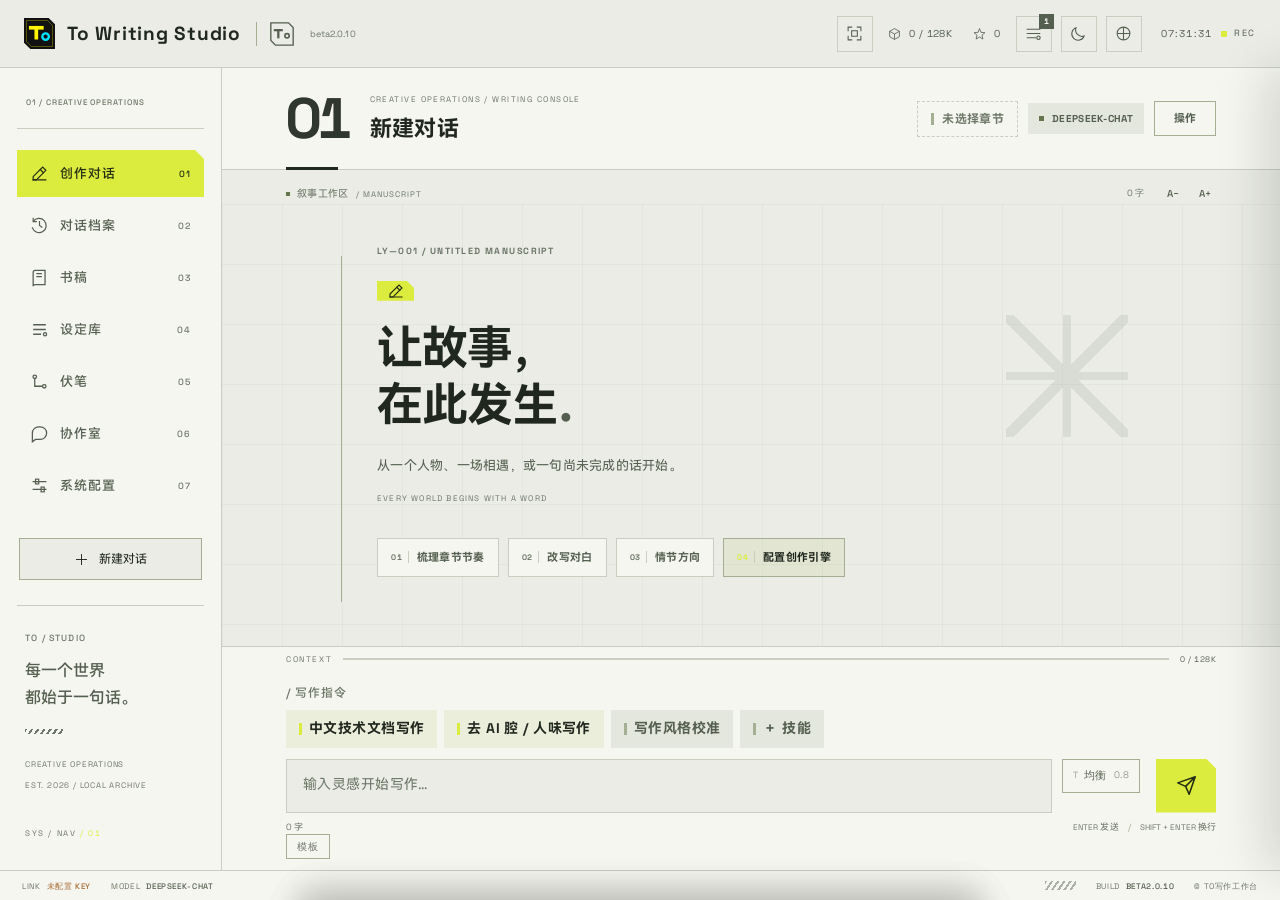
==== commit eca6fc76: "feat(ui): 温度滑块改为随档位变色的渐变填充 参照用户提供的交互录屏（展开 → 拖动 → 收回成标签）：  - 填充色随温度递进：严谨(冷青) → 稳妥(青绿) → 均衡(黄绿) → 放飞(橙" ====
--- a/desktop.html
+++ b/desktop.html
@@ -1854,8 +1854,8 @@
   .anno-item i{max-width:110px;}
 }
 </style>
-<link rel="stylesheet" href="terminal-redesign.css?v=beta2.0.10-6">
-<link rel="stylesheet" href="js/tws.css?v=beta2.0.10-6">
+<link rel="stylesheet" href="terminal-redesign.css?v=beta2.0.10-7">
+<link rel="stylesheet" href="js/tws.css?v=beta2.0.10-7">
 </head>
 <body class="is-loading">
 
@@ -4252,9 +4252,9 @@
 
 })();
 </script>
-<script src="terminal-redesign.js?v=beta2.0.10-6"></script>
-<script src="js/tws-data.js?v=beta2.0.10-6"></script>
-<script src="js/tws-features.js?v=beta2.0.10-6"></script>
-<script src="js/tws-views.js?v=beta2.0.10-6"></script>
+<script src="terminal-redesign.js?v=beta2.0.10-7"></script>
+<script src="js/tws-data.js?v=beta2.0.10-7"></script>
+<script src="js/tws-features.js?v=beta2.0.10-7"></script>
+<script src="js/tws-views.js?v=beta2.0.10-7"></script>
 </body>
 </html>
--- a/js/tws.css
+++ b/js/tws.css
@@ -697,3 +697,20 @@
   .tws-temp-pop, .tws-temp-h b.swap, .tws-temp-h em.swap,
   .tws-temp-ticks span.on, .tws-temp-d.swap, .tws-temp-btn.bump{ animation: none !important; }
 }
+
+/* 温度按钮：档位名 + 数值 */
+.tws-temp-btn i{
+  font-style: normal; font-size: 9.5px; opacity: .6; margin-left: 3px;
+}
+
+/* 高档位：滑块外发光 + 呼吸 */
+.tws-temp-pop input[type="range"].hot::-webkit-slider-thumb{
+  box-shadow: 0 0 0 4px rgba(224,86,138,.22), 0 0 14px rgba(240,166,60,.55);
+}
+.tws-temp-pop input[type="range"].hot{
+  animation: tws-hot 1.9s ease-in-out infinite;
+}
+@keyframes tws-hot{
+  0%,100%{ filter: none; }
+  50%    { filter: brightness(1.14); }
+}
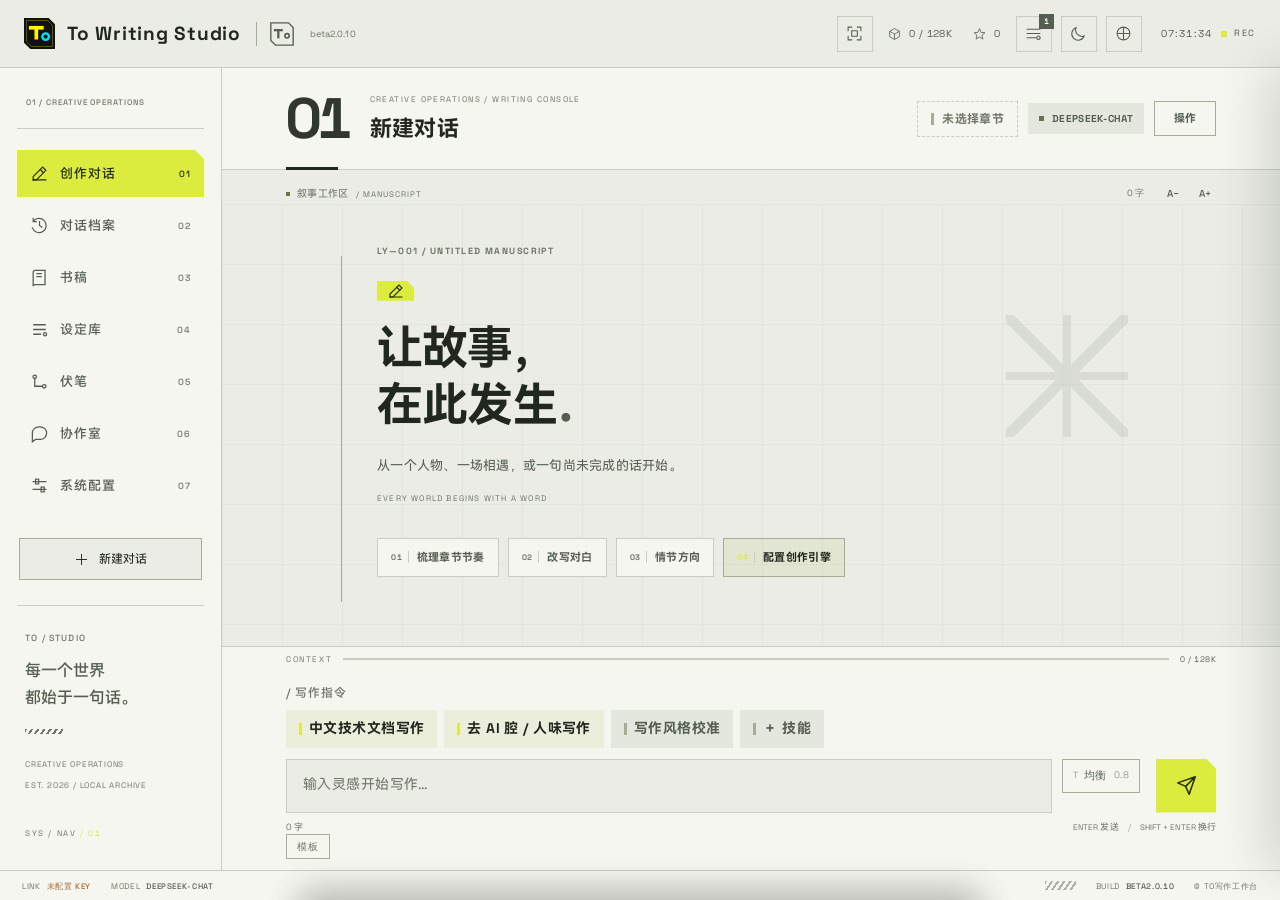
==== commit 7cd4c9c3: "feat(ui): 温度滑块改为胶囊轨道 + 内部流动粒子 按用户参考图（GPT 的推理强度胶囊）重做：  - 轨道从 4px 细条改成 30px 高、999px 圆角的胶囊 - 填充层改为独立 di" ====
--- a/desktop.html
+++ b/desktop.html
@@ -1854,8 +1854,8 @@
   .anno-item i{max-width:110px;}
 }
 </style>
-<link rel="stylesheet" href="terminal-redesign.css?v=beta2.0.10-7">
-<link rel="stylesheet" href="js/tws.css?v=beta2.0.10-7">
+<link rel="stylesheet" href="terminal-redesign.css?v=beta2.0.10-8">
+<link rel="stylesheet" href="js/tws.css?v=beta2.0.10-8">
 </head>
 <body class="is-loading">
 
@@ -4252,9 +4252,9 @@
 
 })();
 </script>
-<script src="terminal-redesign.js?v=beta2.0.10-7"></script>
-<script src="js/tws-data.js?v=beta2.0.10-7"></script>
-<script src="js/tws-features.js?v=beta2.0.10-7"></script>
-<script src="js/tws-views.js?v=beta2.0.10-7"></script>
+<script src="terminal-redesign.js?v=beta2.0.10-8"></script>
+<script src="js/tws-data.js?v=beta2.0.10-8"></script>
+<script src="js/tws-features.js?v=beta2.0.10-8"></script>
+<script src="js/tws-views.js?v=beta2.0.10-8"></script>
 </body>
 </html>
--- a/js/tws.css
+++ b/js/tws.css
@@ -714,3 +714,66 @@
   0%,100%{ filter: none; }
   50%    { filter: brightness(1.14); }
 }
+
+/* ============================================================================
+   温度滑块 · 胶囊轨道 + 流动粒子
+   ========================================================================== */
+.tws-pill{
+  position: relative; height: 30px; border-radius: 999px;
+  background: var(--bd); overflow: hidden;
+  margin: 6px 0 4px;
+  transition: box-shadow .25s;
+}
+.tws-pill.hot{ box-shadow: 0 0 16px -2px rgba(240,166,60,.45); }
+
+.tws-pill-fill{
+  position: absolute; left: 0; top: 0; bottom: 0; width: 50%;
+  border-radius: 999px; overflow: hidden;
+  background-image: linear-gradient(90deg, #9fd456, #d9e84f);
+  transition: width .18s cubic-bezier(.22,.8,.22,1), background-image .3s;
+}
+
+/* 粒子 */
+.tws-pill-fill i{
+  position: absolute; border-radius: 50%; background: #fff;
+  opacity: 0; pointer-events: none;
+  animation-name: tws-particle;
+  animation-timing-function: linear;
+  animation-iteration-count: infinite;
+}
+@keyframes tws-particle{
+  0%  { transform: translate(0, 0) scale(.4); opacity: 0; }
+  18% { opacity: .9; }
+  70% { opacity: .55; }
+  100%{ transform: translate(36px, -7px) scale(1.2); opacity: 0; }
+}
+
+/* range：透明轨道，只留白色圆钮 */
+.tws-pill input[type="range"]{
+  position: absolute; inset: 0; width: 100%; height: 100%;
+  margin: 0; padding: 0; border: 0; outline: none;
+  background: transparent; cursor: pointer;
+  -webkit-appearance: none; appearance: none;
+}
+.tws-pill input[type="range"]::-webkit-slider-runnable-track{
+  height: 30px; background: transparent; border: 0;
+}
+.tws-pill input[type="range"]::-webkit-slider-thumb{
+  -webkit-appearance: none; appearance: none;
+  width: 24px; height: 24px; margin-top: 3px;
+  border-radius: 50%; background: #fff; border: 0;
+  box-shadow: 0 2px 8px rgba(0,0,0,.3);
+  transition: transform .16s, box-shadow .16s;
+}
+.tws-pill input[type="range"]:hover::-webkit-slider-thumb{ transform: scale(1.08); }
+.tws-pill input[type="range"]:active::-webkit-slider-thumb{
+  transform: scale(1.16); box-shadow: 0 2px 12px rgba(0,0,0,.4);
+}
+.tws-pill input[type="range"]::-moz-range-track{ height: 30px; background: transparent; }
+.tws-pill input[type="range"]::-moz-range-thumb{
+  width: 24px; height: 24px; border-radius: 50%; background: #fff; border: 0;
+}
+
+@media (prefers-reduced-motion: reduce){
+  .tws-pill-fill i{ animation: none !important; opacity: .5; }
+}
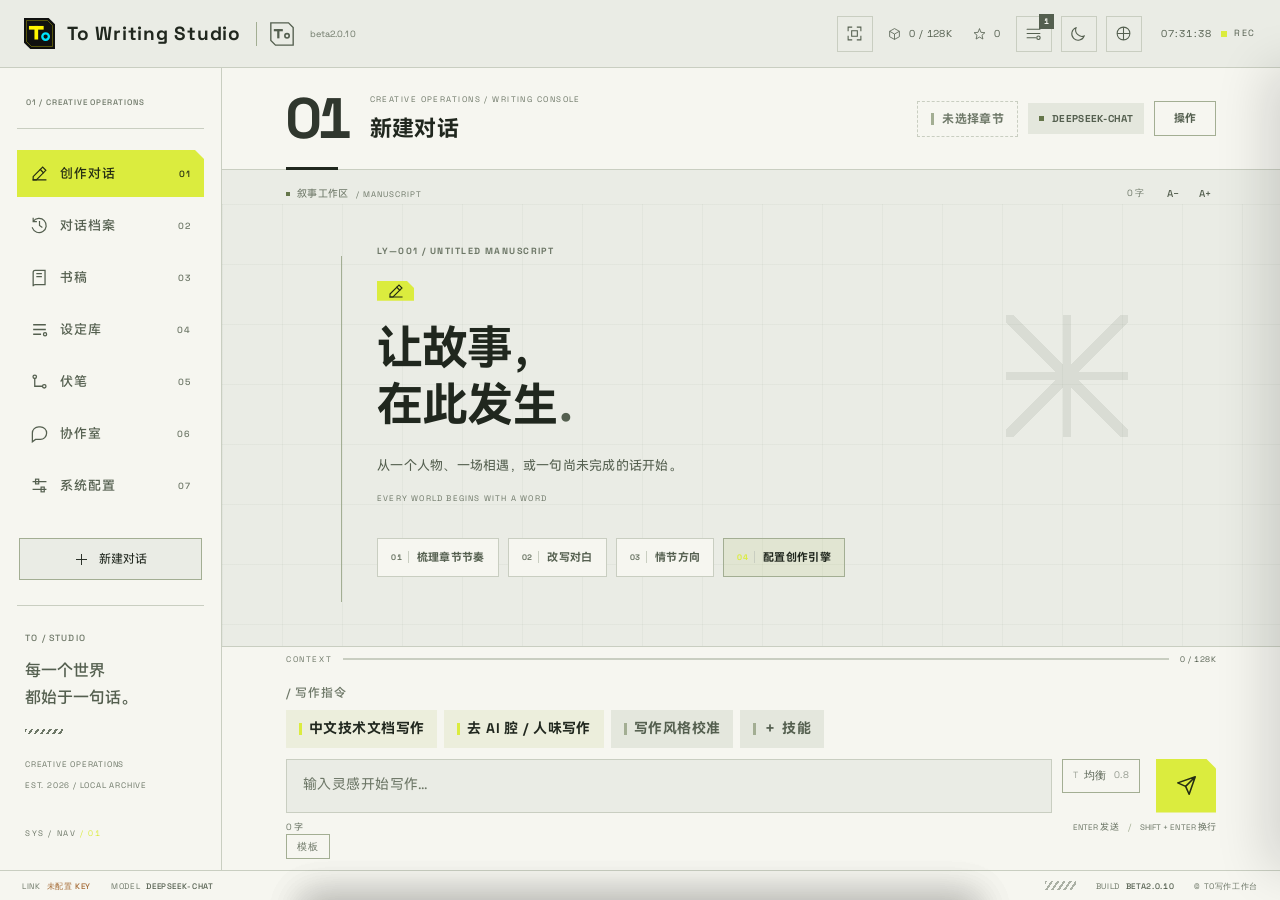
==== commit dc630f2b: "fix(ui): 消除温度弹层调节时的抖动与闪烁 用户反馈拖动调节条时弹层闪得厉害。定位到三个原因，逐个修掉：  1. 说明文字 1~2 行来回变化，导致弹层高度跳动；    弹层是底部锚定的，高度一" ====
--- a/desktop.html
+++ b/desktop.html
@@ -1854,8 +1854,8 @@
   .anno-item i{max-width:110px;}
 }
 </style>
-<link rel="stylesheet" href="terminal-redesign.css?v=beta2.0.10-8">
-<link rel="stylesheet" href="js/tws.css?v=beta2.0.10-8">
+<link rel="stylesheet" href="terminal-redesign.css?v=beta2.0.10-9">
+<link rel="stylesheet" href="js/tws.css?v=beta2.0.10-9">
 </head>
 <body class="is-loading">
 
@@ -4252,9 +4252,9 @@
 
 })();
 </script>
-<script src="terminal-redesign.js?v=beta2.0.10-8"></script>
-<script src="js/tws-data.js?v=beta2.0.10-8"></script>
-<script src="js/tws-features.js?v=beta2.0.10-8"></script>
-<script src="js/tws-views.js?v=beta2.0.10-8"></script>
+<script src="terminal-redesign.js?v=beta2.0.10-9"></script>
+<script src="js/tws-data.js?v=beta2.0.10-9"></script>
+<script src="js/tws-features.js?v=beta2.0.10-9"></script>
+<script src="js/tws-views.js?v=beta2.0.10-9"></script>
 </body>
 </html>
--- a/js/tws.css
+++ b/js/tws.css
@@ -777,3 +777,37 @@
 @media (prefers-reduced-motion: reduce){
   .tws-pill-fill i{ animation: none !important; opacity: .5; }
 }
+
+/* ============================================================================
+   温度弹层 · 消除调节时的抖动/闪烁
+   原因：说明文字 1~2 行来回变导致弹层高度跳；刻度加粗导致字宽变；数值每次都重放动画
+   ========================================================================== */
+/* ① 说明区固定高度，永远两行，不再改变弹层高度 */
+.tws-temp-d{
+  height: 63px;
+  min-height: 0;
+  overflow: hidden;
+}
+
+/* ② 刻度等宽：加粗时不会把旁边的挤走 */
+.tws-temp-ticks span{
+  flex: 0 0 20%;
+  text-align: center;
+  white-space: nowrap;
+}
+.tws-temp-ticks span:first-child{ text-align: left; }
+.tws-temp-ticks span:last-child{ text-align: right; }
+
+/* ③ 弹层高度与位置稳定，避免重排时的闪动 */
+.tws-temp-pop{
+  contain: layout paint;
+}
+.tws-pill-fill{
+  will-change: width;
+}
+
+/* ④ 名称/说明切换改用更柔的曲线，减少视觉突变 */
+.tws-temp-h b.swap,
+.tws-temp-d.swap{
+  animation-duration: .2s;
+}
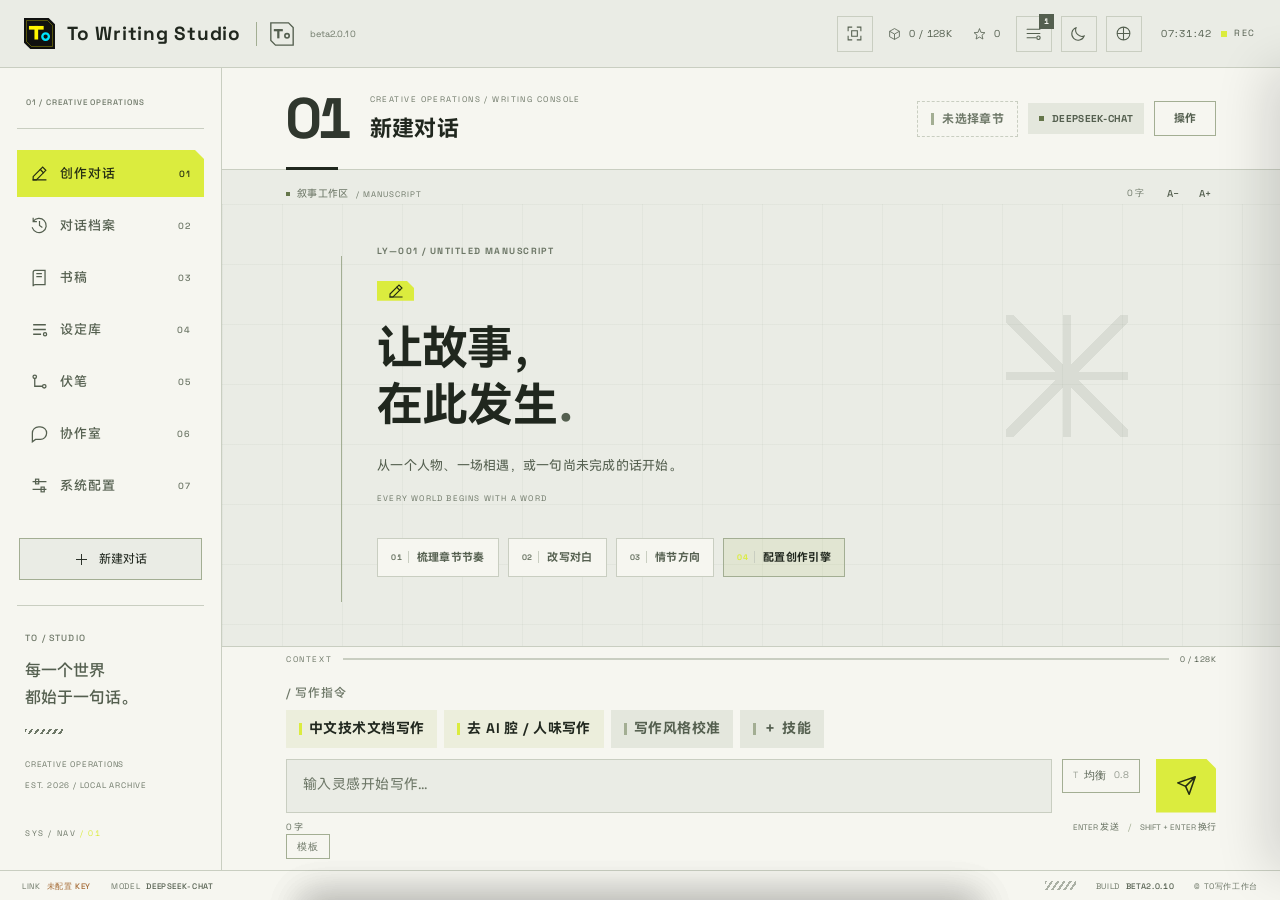
==== commit 2e7653bf: "fix(ui): 快速拖动温度条时不再闪动 看用户录屏定位到两个新原因：  1. 弹层 position:fixed 且位置只在打开时算一次，    页面/聊天区一滚动，弹层就"悬空"看起来在跳。  " ====
--- a/desktop.html
+++ b/desktop.html
@@ -1854,8 +1854,8 @@
   .anno-item i{max-width:110px;}
 }
 </style>
-<link rel="stylesheet" href="terminal-redesign.css?v=beta2.0.10-9">
-<link rel="stylesheet" href="js/tws.css?v=beta2.0.10-9">
+<link rel="stylesheet" href="terminal-redesign.css?v=beta2.0.10-10">
+<link rel="stylesheet" href="js/tws.css?v=beta2.0.10-10">
 </head>
 <body class="is-loading">
 
@@ -4252,9 +4252,9 @@
 
 })();
 </script>
-<script src="terminal-redesign.js?v=beta2.0.10-9"></script>
-<script src="js/tws-data.js?v=beta2.0.10-9"></script>
-<script src="js/tws-features.js?v=beta2.0.10-9"></script>
-<script src="js/tws-views.js?v=beta2.0.10-9"></script>
+<script src="terminal-redesign.js?v=beta2.0.10-10"></script>
+<script src="js/tws-data.js?v=beta2.0.10-10"></script>
+<script src="js/tws-features.js?v=beta2.0.10-10"></script>
+<script src="js/tws-views.js?v=beta2.0.10-10"></script>
 </body>
 </html>
--- a/js/tws.css
+++ b/js/tws.css
@@ -798,12 +798,10 @@
 .tws-temp-ticks span:first-child{ text-align: left; }
 .tws-temp-ticks span:last-child{ text-align: right; }
 
-/* ③ 弹层高度与位置稳定，避免重排时的闪动 */
-.tws-temp-pop{
-  contain: layout paint;
-}
+/* ③ 弹层高度与位置稳定（contain:paint 会造成阴影/裁切闪烁，不要加） */
 .tws-pill-fill{
   will-change: width;
+  contain: paint;
 }
 
 /* ④ 名称/说明切换改用更柔的曲线，减少视觉突变 */
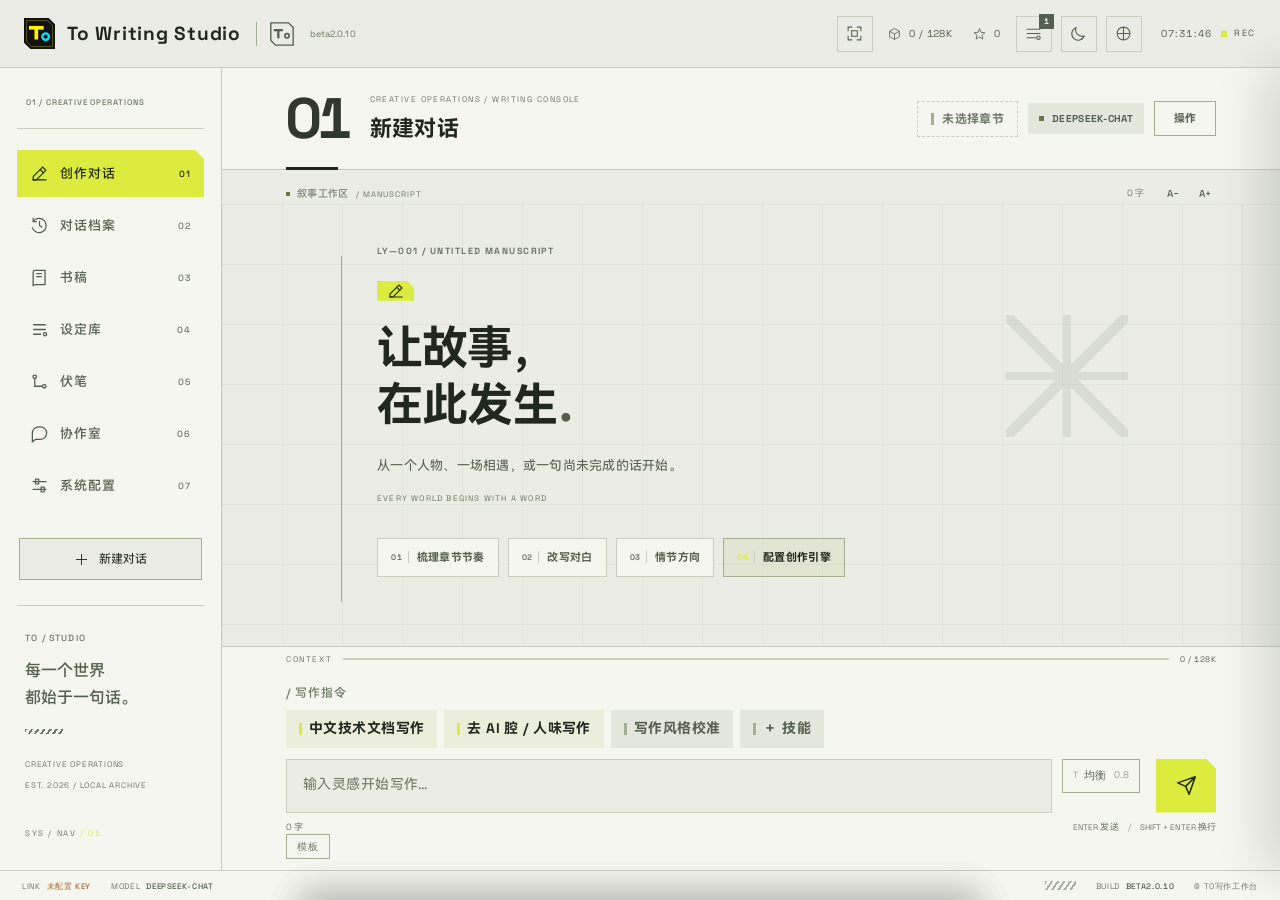
==== commit 0412a90e: "fix(ui): 去掉填充层的 width 过渡，解决拖动时一卡一卡的闪 真正的元凶：.tws-pill-fill 上挂了 transition: width .18s。  拖动时每帧都在设新宽度，而" ====
--- a/desktop.html
+++ b/desktop.html
@@ -1854,8 +1854,8 @@
   .anno-item i{max-width:110px;}
 }
 </style>
-<link rel="stylesheet" href="terminal-redesign.css?v=beta2.0.10-10">
-<link rel="stylesheet" href="js/tws.css?v=beta2.0.10-10">
+<link rel="stylesheet" href="terminal-redesign.css?v=beta2.0.10-11">
+<link rel="stylesheet" href="js/tws.css?v=beta2.0.10-11">
 </head>
 <body class="is-loading">
 
@@ -4252,9 +4252,9 @@
 
 })();
 </script>
-<script src="terminal-redesign.js?v=beta2.0.10-10"></script>
-<script src="js/tws-data.js?v=beta2.0.10-10"></script>
-<script src="js/tws-features.js?v=beta2.0.10-10"></script>
-<script src="js/tws-views.js?v=beta2.0.10-10"></script>
+<script src="terminal-redesign.js?v=beta2.0.10-11"></script>
+<script src="js/tws-data.js?v=beta2.0.10-11"></script>
+<script src="js/tws-features.js?v=beta2.0.10-11"></script>
+<script src="js/tws-views.js?v=beta2.0.10-11"></script>
 </body>
 </html>
--- a/js/tws.css
+++ b/js/tws.css
@@ -730,7 +730,9 @@
   position: absolute; left: 0; top: 0; bottom: 0; width: 50%;
   border-radius: 999px; overflow: hidden;
   background-image: linear-gradient(90deg, #9fd456, #d9e84f);
-  transition: width .18s cubic-bezier(.22,.8,.22,1), background-image .3s;
+  /* 不要给 width 加 transition：拖动时每帧都在变，
+     过渡会让填充永远追不上滑块，表现为一卡一卡的闪 */
+  transition: none;
 }
 
 /* 粒子 */
@@ -763,7 +765,6 @@
   width: 24px; height: 24px; margin-top: 3px;
   border-radius: 50%; background: #fff; border: 0;
   box-shadow: 0 2px 8px rgba(0,0,0,.3);
-  transition: transform .16s, box-shadow .16s;
 }
 .tws-pill input[type="range"]:hover::-webkit-slider-thumb{ transform: scale(1.08); }
 .tws-pill input[type="range"]:active::-webkit-slider-thumb{
@@ -798,9 +799,8 @@
 .tws-temp-ticks span:first-child{ text-align: left; }
 .tws-temp-ticks span:last-child{ text-align: right; }
 
-/* ③ 弹层高度与位置稳定（contain:paint 会造成阴影/裁切闪烁，不要加） */
+/* ③ 填充层做 paint 隔离（裁切粒子），但不要 will-change：高频写反而增加合成负担 */
 .tws-pill-fill{
-  will-change: width;
   contain: paint;
 }
 
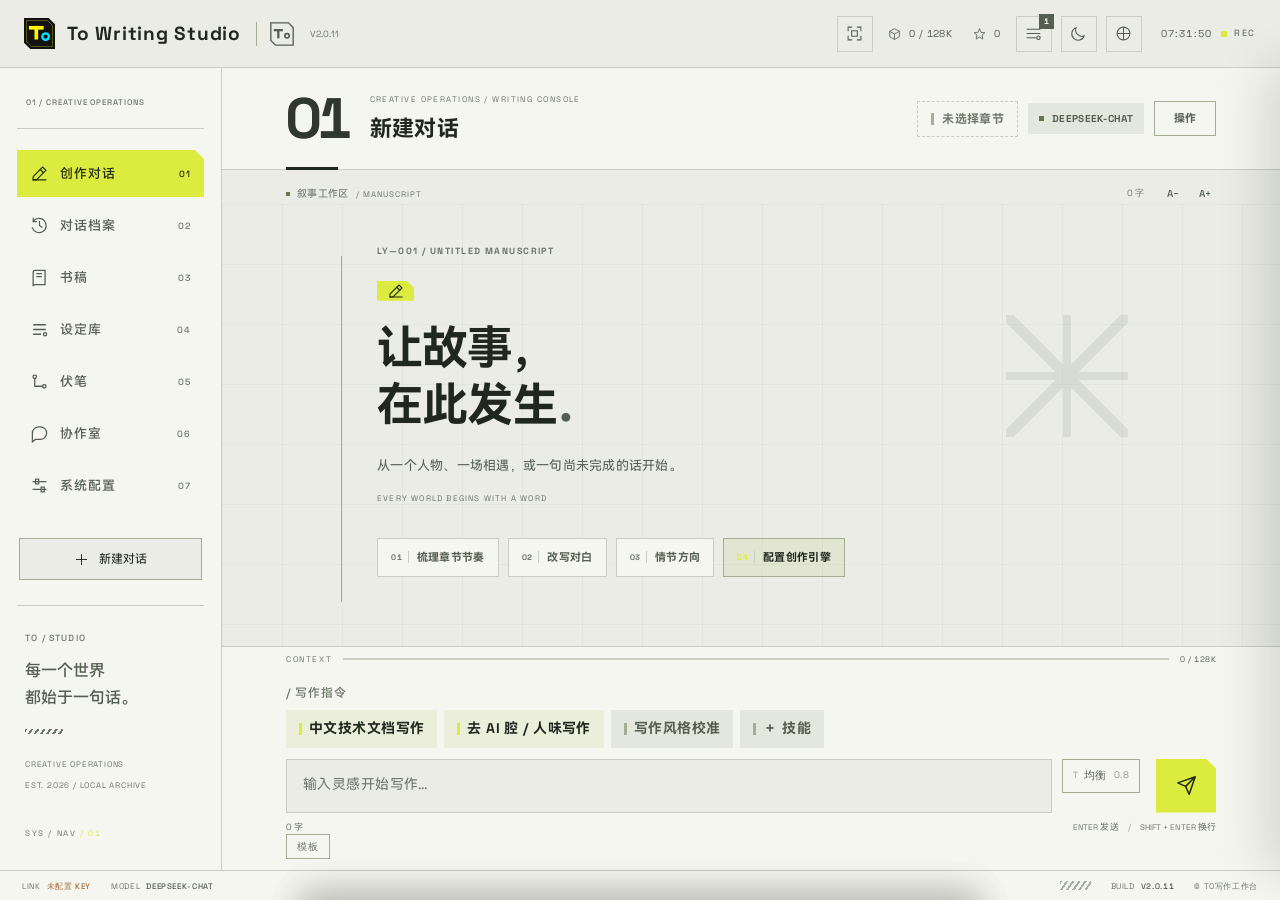
==== commit 6f6c4cfb: "release: 正式版 V2.0.11 从 beta 转正式版。本版主要内容：  【新】温度档位表情 - 原来档位左侧是一个统一的 ◐ 小圆点，五档长得一样，分不清 - 改为每档一个专属表情，沿「越" ====
--- a/desktop.html
+++ b/desktop.html
@@ -1854,8 +1854,8 @@
   .anno-item i{max-width:110px;}
 }
 </style>
-<link rel="stylesheet" href="terminal-redesign.css?v=beta2.0.10-11">
-<link rel="stylesheet" href="js/tws.css?v=beta2.0.10-11">
+<link rel="stylesheet" href="terminal-redesign.css?v=2.0.11">
+<link rel="stylesheet" href="js/tws.css?v=2.0.11">
 </head>
 <body class="is-loading">
 
@@ -1883,7 +1883,7 @@
         <div class="ld-status">
           <span>STATUS <b id="ldState">INITIALIZING</b></span>
           <span>MODULE <b>04 / 04</b></span>
-          <span>BUILD <b>beta2.0.10</b></span>
+          <span>BUILD <b>V2.0.11</b></span>
         </div>
       </div>
       <div class="ld-track"><i id="ldFill"></i></div>
@@ -2120,7 +2120,7 @@
     <span class="sb hide-sm">MODEL <b id="sbModel">deepseek-chat</b></span>
     <span class="sp"></span>
     <span class="hz"></span>
-    <span class="sb hide-sm">BUILD <b>beta2.0.10</b></span>
+    <span class="sb hide-sm">BUILD <b>V2.0.11</b></span>
     <span class="sb">© To写作工作台</span>
   </footer>
 </div>
@@ -4252,9 +4252,9 @@
 
 })();
 </script>
-<script src="terminal-redesign.js?v=beta2.0.10-11"></script>
-<script src="js/tws-data.js?v=beta2.0.10-11"></script>
-<script src="js/tws-features.js?v=beta2.0.10-11"></script>
-<script src="js/tws-views.js?v=beta2.0.10-11"></script>
+<script src="terminal-redesign.js?v=2.0.11"></script>
+<script src="js/tws-data.js?v=2.0.11"></script>
+<script src="js/tws-features.js?v=2.0.11"></script>
+<script src="js/tws-views.js?v=2.0.11"></script>
 </body>
 </html>
--- a/js/tws.css
+++ b/js/tws.css
@@ -809,3 +809,18 @@
 .tws-temp-d.swap{
   animation-duration: .2s;
 }
+
+/* 温度档位表情 */
+.tws-temp-h .ic{
+  font-size: 19px; line-height: 1;
+  display: inline-flex; align-items: center; justify-content: center;
+  width: 22px; height: 22px;
+  /* emoji 自带颜色，这里的 color 只影响非 emoji 回退字形 */
+  font-family: "Segoe UI Emoji", "Apple Color Emoji", "Noto Color Emoji", sans-serif;
+}
+@keyframes tws-emoji-pop{
+  0%  { transform: scale(.72) rotate(-8deg); opacity: .4; }
+  55% { transform: scale(1.14) rotate(3deg); }
+  100%{ transform: scale(1) rotate(0); opacity: 1; }
+}
+.tws-temp-h .ic.pop{ animation: tws-emoji-pop .32s cubic-bezier(.34,1.5,.6,1); }
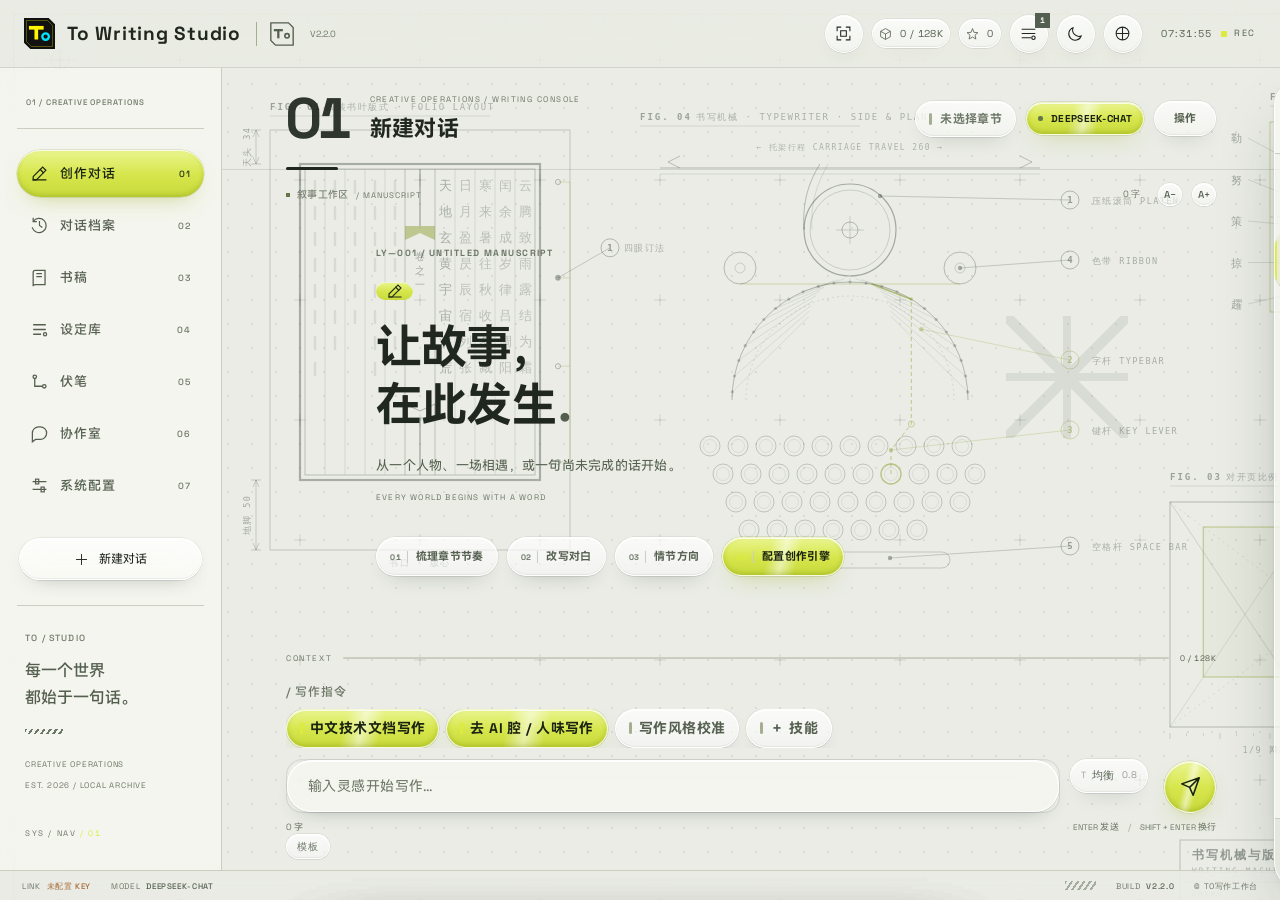
==== commit a53649b6: "release: 正式版 V2.2.0 在 V2.0.11 基础上更新到 V2.2.0 构建，按要求只改版本号，其余内容原样保留。  新增（来自新构建）： - lq-glass.js：液态玻璃效果 -" ====
--- a/desktop.html
+++ b/desktop.html
@@ -1854,8 +1854,9 @@
   .anno-item i{max-width:110px;}
 }
 </style>
-<link rel="stylesheet" href="terminal-redesign.css?v=2.0.11">
-<link rel="stylesheet" href="js/tws.css?v=2.0.11">
+<link rel="stylesheet" href="terminal-redesign.css?v=2.2.0">
+<script src="lq-glass.js?v=2.2.0"></script>
+<link rel="stylesheet" href="js/tws.css?v=2.2.0">
 </head>
 <body class="is-loading">
 
@@ -1883,7 +1884,7 @@
         <div class="ld-status">
           <span>STATUS <b id="ldState">INITIALIZING</b></span>
           <span>MODULE <b>04 / 04</b></span>
-          <span>BUILD <b>V2.0.11</b></span>
+          <span>BUILD <b>V2.2.0</b></span>
         </div>
       </div>
       <div class="ld-track"><i id="ldFill"></i></div>
@@ -1991,10 +1992,10 @@
         </div>
       </section>
 
-      <!-- ===== 视图 02 · 配置 ===== -->
+      <!-- ===== 视图 07 · 配置 ===== -->
       <section class="view" id="v-cfg">
         <div class="sec-head">
-          <span class="sec-no">02</span>
+          <span class="sec-no">07</span>
           <span class="sec-meta">
             <span class="sec-en">// System Config</span>
             <span class="sec-cn">系统配置</span>
@@ -2120,7 +2121,7 @@
     <span class="sb hide-sm">MODEL <b id="sbModel">deepseek-chat</b></span>
     <span class="sp"></span>
     <span class="hz"></span>
-    <span class="sb hide-sm">BUILD <b>V2.0.11</b></span>
+    <span class="sb hide-sm">BUILD <b>V2.2.0</b></span>
     <span class="sb">© To写作工作台</span>
   </footer>
 </div>
@@ -4252,9 +4253,9 @@
 
 })();
 </script>
-<script src="terminal-redesign.js?v=2.0.11"></script>
-<script src="js/tws-data.js?v=2.0.11"></script>
-<script src="js/tws-features.js?v=2.0.11"></script>
-<script src="js/tws-views.js?v=2.0.11"></script>
+<script src="terminal-redesign.js?v=2.2.0"></script>
+<script src="js/tws-data.js?v=2.2.0"></script>
+<script src="js/tws-features.js?v=2.2.0"></script>
+<script src="js/tws-views.js?v=2.2.0"></script>
 </body>
 </html>
--- a/terminal-redesign.css
+++ b/terminal-redesign.css
@@ -552,3 +552,281 @@
 }
 :root[data-shell="mobile"] #skillChips .chip::before{width:2.5px;height:9px}
 :root[data-shell="mobile"] #skillChips{max-height:none}
+
+
+/* =====================================================================
+   V2.1.0 · LIQUID 液态玻璃 × 工程图纸
+   与 Hush 共用同一套规格（--lq-* 令牌 / 胶囊按钮 / 圆润气泡 / 电网总览图纸背景）
+   只改外观，逻辑不变。
+   ===================================================================== */
+:root{
+  --chamfer:none;--chamfer-sm:none;--chamfer-tl:none;--chamfer-2:none;--chamfer-2-sm:none;--chamfer-2-lg:none;
+  --lq-r-xs:8px;--lq-r-sm:12px;--lq-r-md:16px;--lq-r-lg:22px;--lq-r-xl:28px;--lq-ease:cubic-bezier(.16,1,.3,1);
+  --lq-glass:linear-gradient(180deg,rgba(236,240,232,.13),rgba(236,240,232,.045));
+  --lq-glass-h:linear-gradient(180deg,rgba(236,240,232,.2),rgba(236,240,232,.08));
+  --lq-panel:rgba(22,27,26,.72);
+  --lq-edge:rgba(236,240,232,.14);--lq-line:rgba(0,0,0,.45);
+  --lq-spec:rgba(255,255,255,.2);--lq-shade:rgba(0,0,0,.3);
+  --lq-drop:0 1px 1px rgba(0,0,0,.35),0 10px 24px -12px rgba(0,0,0,.85);
+  --lq-drop-lg:0 2px 6px rgba(0,0,0,.3),0 34px 80px -26px rgba(0,0,0,.95);
+  --lq-blur:blur(calc(16px*var(--lq-bk,1))) saturate(1.8);
+  --lq-lime:linear-gradient(180deg,#e3ef7c,#cfe046 52%,#b9cc30);
+  --lq-lime-edge:rgba(255,255,255,.7);--lq-lime-glow:rgba(217,232,79,.35);--lq-lime-ink:#1a2210;
+  --lq-bubble:linear-gradient(160deg,rgba(236,240,232,.14),rgba(236,240,232,.05));
+  --lq-bubble-own:linear-gradient(160deg,rgba(217,232,79,.30),rgba(217,232,79,.11));
+  --lq-tint:#9abdaf;
+  --lq-bp:url("bg/tws-dark.svg");
+}
+:root[data-theme="light"]{
+  --lq-glass:linear-gradient(180deg,rgba(255,255,255,.74),rgba(255,255,255,.40));
+  --lq-glass-h:linear-gradient(180deg,rgba(255,255,255,.92),rgba(255,255,255,.56));
+  --lq-panel:rgba(246,246,240,.72);
+  --lq-edge:rgba(255,255,255,.88);--lq-line:rgba(28,41,35,.12);
+  --lq-spec:rgba(255,255,255,.95);--lq-shade:rgba(28,41,35,.07);
+  --lq-drop:0 1px 1px rgba(28,41,35,.05),0 8px 22px -14px rgba(28,41,35,.45);
+  --lq-drop-lg:0 2px 4px rgba(28,41,35,.04),0 30px 70px -28px rgba(28,41,35,.45);
+  --lq-lime:linear-gradient(180deg,#eaf58f,#d6e64c 52%,#c8da3c);
+  --lq-lime-glow:rgba(150,172,20,.55);
+  --lq-bubble:linear-gradient(160deg,rgba(255,255,255,.82),rgba(255,255,255,.50));
+  --lq-bubble-own:linear-gradient(160deg,rgba(226,240,120,.78),rgba(212,228,78,.52));
+  --lq-tint:#457a6e;
+  --lq-bp:url("bg/tws-light.svg");
+}
+
+/* ---- 图纸背景：电网总览（全局一张，各区块半透明叠在上面）---- */
+.bg-grid{background-image:var(--lq-bp)!important;background-size:1600px 1000px!important;background-position:-120px -40px;opacity:.6!important}
+.bg-grid-fine,.bg-contour,.bg-scan{display:none}
+.bg-vignette{opacity:.8}
+.viewport,:root[data-shell] .viewport,.stage,:root[data-shell] .stage,.view,.sec-head,.chat{background:transparent!important}
+.topbar{background:color-mix(in srgb,var(--bg-1) 62%,transparent)!important;-webkit-backdrop-filter:blur(calc(20px*var(--lq-bk,1))) saturate(1.6);backdrop-filter:blur(calc(20px*var(--lq-bk,1))) saturate(1.6);border-bottom-color:var(--lq-line)!important}
+.rail{background:color-mix(in srgb,var(--bg-2) 86%,transparent)!important;-webkit-backdrop-filter:blur(calc(22px*var(--lq-bk,1))) saturate(1.6);backdrop-filter:blur(calc(22px*var(--lq-bk,1))) saturate(1.6)}
+.statusbar{background:color-mix(in srgb,var(--bg-1) 70%,transparent)!important;-webkit-backdrop-filter:blur(calc(14px*var(--lq-bk,1)));backdrop-filter:blur(calc(14px*var(--lq-bk,1)))}
+.composer,.ctx-strip{background:transparent!important;border-top-color:transparent!important}
+.sec-head{border-bottom-color:var(--lq-line)!important}
+.sec-head::after{border-radius:3px}
+
+/* ---- 液态玻璃按钮：所有功能按钮统一成胶囊 ---- */
+button,.btn,.mini-btn,.icon-btn,.chip,.send,.res,#modelChip,.tws-btn,.tws-adopt,.tws-tpl-btn,.tws-temp-btn,.tws-pill,.tws-goal-chip,.tws-tag,.tws-ch-chip,.jump,.go,.ld-skip{
+  border-radius:999px!important;clip-path:none!important;
+  background:var(--lq-glass)!important;border:1px solid var(--lq-edge)!important;color:var(--tx-1);
+  -webkit-backdrop-filter:var(--lq-blur);backdrop-filter:var(--lq-blur);
+  box-shadow:inset 0 1px 0 var(--lq-spec),inset 0 -1px 1px var(--lq-shade),0 0 0 .5px var(--lq-line),var(--lq-drop)!important;
+  transition:background .25s,box-shadow .25s,transform .2s var(--lq-ease),color .2s,border-color .25s}
+button:not(:disabled):hover,.btn:hover,.mini-btn:hover,.icon-btn:hover,.chip:hover,.tws-btn:hover{background:var(--lq-glass-h)!important;color:var(--tx-1)}
+button:not(:disabled):active{transform:scale(.97)}
+.chip::before{border-radius:2px}
+/* 主操作：黄绿液体 */
+.send,.tws-btn.primary,.nav-highlight,#modelChip.on,.chip.on,.mini-btn.on,.icon-btn.on,.tws-adopt,.btn.primary,.seg .on,.seg button.on,.tws-tabs .on{
+  background:var(--lq-lime)!important;border-color:var(--lq-lime-edge)!important;color:var(--lq-lime-ink)!important;
+  box-shadow:inset 0 1px 0 rgba(255,255,255,.8),inset 0 -2px 5px rgba(110,128,0,.28),0 0 0 .5px rgba(80,95,0,.25),0 10px 22px -12px var(--lq-lime-glow)!important}
+.send svg,.rail-btn.active svg{color:var(--lq-lime-ink)!important}
+.send{width:52px!important;min-height:52px!important;height:52px!important;align-self:flex-end;border-radius:50%!important}
+.icon-btn{width:38px!important;height:38px!important}
+/* 侧栏导航：平时透明，选中成为黄绿胶囊 */
+.rail-btn{background:transparent!important;border-color:transparent!important;box-shadow:none!important;-webkit-backdrop-filter:none;backdrop-filter:none}
+.rail-btn:not(.active):hover{background:var(--lq-glass-h)!important;border-color:var(--lq-edge)!important;box-shadow:inset 0 1px 0 var(--lq-spec),0 0 0 .5px var(--lq-line)!important}
+.rail-btn.active::before{display:none}
+.rail-btn.active{background:transparent!important;border-color:transparent!important;box-shadow:none!important;color:var(--lq-lime-ink)!important}
+.nav-highlight{border-radius:999px!important;clip-path:none!important;transition:transform .45s var(--lq-ease),height .45s var(--lq-ease),width .45s var(--lq-ease)!important}
+/* 消息下的操作：轻量胶囊 */
+.msg-act button{background:transparent!important;border-color:transparent!important;box-shadow:none!important;-webkit-backdrop-filter:none;backdrop-filter:none;padding:6px 11px!important}
+.msg-act button:hover{background:var(--lq-glass-h)!important;border-color:var(--lq-edge)!important;box-shadow:inset 0 1px 0 var(--lq-spec),0 0 0 .5px var(--lq-line)!important}
+.msg-act .tws-adopt{background:var(--lq-lime)!important;color:var(--lq-lime-ink)!important;border-color:var(--lq-lime-edge)!important}
+/* 分段控件：凹槽轨道 */
+.seg,.tws-tabs{border-radius:999px!important;background:color-mix(in srgb,var(--tx-1) 6%,transparent)!important;border:1px solid var(--lq-line)!important;padding:3px;box-shadow:inset 0 1px 2px rgba(0,0,0,.08)}
+.seg button,.tws-tabs button{box-shadow:none!important;background:transparent!important;border-color:transparent!important;-webkit-backdrop-filter:none;backdrop-filter:none}
+/* 列表行（档案、章节、伏笔）：圆角卡片，不做胶囊 */
+.dr-item,.row.tap,.tws-ch-row,.tws-thread,.tws-snap,.tws-ver,.tws-issue{border-radius:var(--lq-r-md)!important}
+button.row,button.dr-item,.tws-ch-row button,.tws-tree button{border-radius:var(--lq-r-md)!important}
+
+/* ---- 输入：圆润凹槽 ---- */
+input:not([type=range]):not([type=checkbox]):not([type=radio]):not([type=color]):not([type=file]),textarea,select,.field,.fld,.tws-ta{
+  border-radius:var(--lq-r-md)!important;clip-path:none!important;background:color-mix(in srgb,var(--bg-2) 62%,transparent)!important;border:1px solid var(--lq-line)!important;
+  -webkit-backdrop-filter:var(--lq-blur);backdrop-filter:var(--lq-blur);box-shadow:inset 0 1px 2px rgba(0,0,0,.08)!important}
+.composer .fld,.composer textarea{border-radius:24px!important;background:var(--lq-panel)!important;border-color:var(--lq-edge)!important;box-shadow:inset 0 1px 0 var(--lq-spec),0 0 0 .5px var(--lq-line),var(--lq-drop)!important;padding:14px 20px!important}
+.dr-search input,input[type=search]{border-radius:999px!important}
+input:focus,textarea:focus,select:focus,.field:focus-within{border-color:color-mix(in srgb,var(--ac) 70%,transparent)!important;box-shadow:inset 0 1px 2px rgba(0,0,0,.06),0 0 0 4px var(--ac-sub)!important;outline:none}
+
+/* ---- 面板：大圆角玻璃 ---- */
+.drawer,.sheet,.tws-modal,.tws-opcard,.tws-temp-pop,.toast,.tws-toast,.alert{
+  border-radius:var(--lq-r-xl)!important;clip-path:none!important;background:var(--lq-panel)!important;border:1px solid var(--lq-edge)!important;
+  -webkit-backdrop-filter:blur(calc(30px*var(--lq-bk,1))) saturate(1.8);backdrop-filter:blur(calc(30px*var(--lq-bk,1))) saturate(1.8);
+  box-shadow:inset 0 1px 0 var(--lq-spec),0 0 0 .5px var(--lq-line),var(--lq-drop-lg)!important;overflow:hidden}
+:root[data-shell="desktop"] .drawer{top:calc(var(--bar-h) + 10px)!important;bottom:10px!important;right:10px!important;height:auto!important}
+.toast,.tws-toast{border-radius:999px!important}
+.tws-card,.tws-stat,.tws-book,.cfg-sec,.empty .em-chips .chip{border-radius:var(--lq-r-lg)!important}
+.tws-card,.tws-stat,.cfg-sec{background:var(--lq-glass)!important;border:1px solid var(--lq-edge)!important;box-shadow:inset 0 1px 0 var(--lq-spec),0 0 0 .5px var(--lq-line)!important}
+.scrim{-webkit-backdrop-filter:blur(calc(4px*var(--lq-bk,1)));backdrop-filter:blur(calc(4px*var(--lq-bk,1)))}
+.empty{border-left:0!important}
+.empty .em-mark{border-radius:14px!important;background:var(--lq-lime)!important;box-shadow:inset 0 1px 0 rgba(255,255,255,.7)!important}
+.ctx-strip .track,.prog,.tws-bar,.tws-pill-fill{border-radius:99px;overflow:hidden}
+
+/* ---- 对话气泡：圆润液态玻璃 ---- */
+#chat .msg .bub,:root[data-shell] #chat .msg.ai .bub,:root[data-shell] #chat .msg.me .bub{
+  position:relative;isolation:isolate;color:var(--tx-1);clip-path:none;-webkit-mask:none;mask:none;
+  background:var(--lq-bubble);border:1px solid var(--lq-edge);border-radius:22px 22px 22px 8px;
+  -webkit-backdrop-filter:blur(calc(18px*var(--lq-bk,1))) saturate(1.8);backdrop-filter:blur(calc(18px*var(--lq-bk,1))) saturate(1.8);
+  box-shadow:inset 0 1px 0 var(--lq-spec),inset 0 -12px 22px -16px var(--lq-tint),0 0 0 .5px var(--lq-line),var(--lq-drop);
+  transition:box-shadow .3s}
+:root[data-shell] #chat .msg.ai .bub{padding:20px 26px 18px}
+:root[data-shell] #chat .msg.me .bub{background:var(--lq-bubble-own);border-radius:22px 22px 8px 22px;padding:13px 20px;font-size:14px;line-height:1.8;
+  box-shadow:inset 0 1px 0 rgba(255,255,255,.7),inset 0 -12px 22px -16px #8fa11c,0 0 0 .5px rgba(80,95,0,.2),0 10px 24px -14px var(--lq-lime-glow)}
+#chat .msg .bub::before{content:"";position:absolute;inset:0;z-index:-1;pointer-events:none;border-radius:inherit;
+  background:radial-gradient(120% 70% at 14% 0%,var(--lq-spec),transparent 46%);opacity:.75}
+#chat .msg.me .bub::before{background:radial-gradient(120% 80% at 86% 0%,rgba(255,255,255,.75),transparent 50%);opacity:.6}
+#chat .bub .msg-act{border-top:1px solid var(--lq-line)}
+#chat .bub blockquote{border-radius:12px;background:color-mix(in srgb,var(--tx-1) 5%,transparent);border-left:3px solid var(--ac)}
+#chat .bub pre{border-radius:14px;background:color-mix(in srgb,var(--bg-1) 70%,transparent);border:1px solid var(--lq-line)}
+#chat .bub pre::before{display:none}
+#chat .bub code{border-radius:6px}
+#chat .msg .mini{border-radius:32%;clip-path:none;border:1px solid var(--lq-edge);box-shadow:inset 0 1px 0 rgba(255,255,255,.25),var(--lq-drop)}
+#chat .msg.me .mini{background:var(--lq-lime)}
+#chat .think{border-radius:14px}
+/* 专注阅读：保持无框手稿 */
+:root.studio-focused #chat .msg.ai .bub{background:transparent;border:0;box-shadow:none;-webkit-backdrop-filter:none;backdrop-filter:none;padding-left:0;padding-right:0}
+:root.studio-focused #chat .msg.ai .bub::before{display:none}
+:root[data-shell="mobile"] #chat .msg.ai .bub{padding:15px 17px 14px}
+:root[data-shell="mobile"] #chat .msg.me .bub{padding:11px 16px}
+@media(max-width:620px){:root[data-shell="desktop"] #chat .msg.ai .bub{padding:14px 16px}}
+:root[data-theme="light"] #chat .bub .tws-adopt{color:var(--lq-lime-ink)!important}
+
+@media(prefers-reduced-transparency:reduce){
+  button,.btn,.chip,.drawer,.sheet,.tws-modal,#chat .msg .bub,:root[data-shell] #chat .msg.ai .bub,.topbar,.rail{-webkit-backdrop-filter:none!important;backdrop-filter:none!important}
+  :root[data-shell] #chat .msg.ai .bub{background:var(--bg-2)}:root[data-shell] #chat .msg.me .bub{background:var(--bg-3)}
+}
+.dr-search{border-radius:999px!important;overflow:hidden;border-color:transparent!important;background:transparent!important}
+.dr-item,.row.tap{border-radius:var(--lq-r-md)!important;overflow:hidden}
+.dr-item.on,.dr-item.active,.dr-item:hover{box-shadow:inset 0 1px 0 var(--lq-spec),0 0 0 .5px var(--lq-line)}
+.cfg-sec .row,.cfg-body .row{border-radius:var(--lq-r-md)}
+
+/* =====================================================================
+   V2.2.0 · 原创图纸背景（书写机械与版式考）+ 动效 + 手机端独立设计
+   ===================================================================== */
+:root{
+  --lq-bp:url("bg/tws-dark.svg");--lq-bpm:url("bg/tws-m-dark.svg");
+  --lq-spring:linear(0,.1 8%,.4 20%,.72 34%,.92 48%,1.015 62%,1.02 70%,1 84%,.995 92%,1);
+  --lq-out:cubic-bezier(.16,1,.3,1);
+  --lq-shine:linear-gradient(105deg,transparent 38%,rgba(255,255,255,.14) 50%,transparent 62%);
+}
+:root[data-theme="light"]{--lq-bp:url("bg/tws-light.svg");--lq-bpm:url("bg/tws-m-light.svg");--lq-shine:linear-gradient(105deg,transparent 38%,rgba(255,255,255,.55) 50%,transparent 62%)}
+.bg-grid{background-position:0 0!important;opacity:.85!important;animation:bpIn 1.8s var(--lq-out) both}
+@keyframes bpIn{from{opacity:0;transform:scale(1.035);filter:blur(calc(6px*var(--lq-bk,1)))}to{opacity:.85;transform:none;filter:none}}
+
+/* ---- 液面高光扫过按钮 ---- */
+:where(button,.btn,.mini-btn,.chip,.tws-btn,.tws-tpl-btn,.tws-temp-btn):where(:not(.rail-btn,.msg-act button,.seg button,.tws-tabs button)){
+  background-image:var(--lq-shine),var(--lq-glass)!important;background-size:260% 100%,100% 100%!important;background-position:130% 0,0 0!important;background-repeat:no-repeat!important;
+  transition:background-position .9s var(--lq-out),box-shadow .35s var(--lq-out),transform .5s var(--lq-spring),color .25s,border-color .3s!important}
+:where(button,.btn,.mini-btn,.chip,.tws-btn,.tws-tpl-btn,.tws-temp-btn):where(:not(.rail-btn,.msg-act button,.seg button,.tws-tabs button)):hover{background-image:var(--lq-shine),var(--lq-glass-h)!important;background-position:-30% 0,0 0!important}
+.send,.tws-btn.primary,#modelChip.on,.chip.on,.mini-btn.on,.icon-btn.on,.tws-adopt,.btn.primary,.send:hover,.tws-btn.primary:hover,.chip.on:hover,.mini-btn.on:hover,.icon-btn.on:hover,.tws-adopt:hover{background-image:var(--lq-shine),var(--lq-lime)!important}
+.send:hover,.tws-btn.primary:hover,.chip.on:hover,.tws-adopt:hover{background-position:-30% 0,0 0!important}
+button:not(:disabled):active,.btn:active,.chip:active{transform:scale(.95)!important;transition-duration:.12s!important}
+.nav-highlight{transition:transform .65s var(--lq-spring),height .65s var(--lq-spring),width .65s var(--lq-spring),top .65s var(--lq-spring)!important}
+.rail-btn{transition:color .35s var(--lq-out),background .35s var(--lq-out)!important}
+input,textarea,select,.field,.fld{transition:border-color .35s var(--lq-out),box-shadow .45s var(--lq-out),background .35s!important}
+
+/* ---- 视图切换：像翻过一页纸 ---- */
+.view{transition:opacity .55s var(--lq-out),transform .75s var(--lq-spring),filter .55s var(--lq-out),visibility 0s linear .55s!important;transform:translateY(14px) scale(.99)!important;filter:blur(calc(8px*var(--lq-bk,1)))}
+.view.active{transform:none!important;filter:none;transition:opacity .55s var(--lq-out),transform .75s var(--lq-spring),filter .55s var(--lq-out),visibility 0s!important}
+.view.active .sec-no{animation:noIn .9s var(--lq-spring) both}
+.view.active .sec-meta{animation:inU .7s var(--lq-out) .06s both}
+.view.active .sec-head::after{animation:barIn .9s var(--lq-out) .12s both;transform-origin:left}
+@keyframes noIn{from{opacity:0;transform:translateY(18px);filter:blur(calc(8px*var(--lq-bk,1)));letter-spacing:.1em}to{opacity:.92;transform:none;filter:none}}
+@keyframes barIn{from{transform:scaleX(0)}to{transform:none}}
+@keyframes inU{from{opacity:0;transform:translateY(14px);filter:blur(calc(6px*var(--lq-bk,1)))}to{opacity:1;transform:none;filter:none}}
+@keyframes inD{from{opacity:0;transform:translateY(-12px);filter:blur(calc(6px*var(--lq-bk,1)))}to{opacity:1;transform:none;filter:none}}
+@keyframes inL{from{opacity:0;transform:translateX(-18px);filter:blur(calc(6px*var(--lq-bk,1)))}to{opacity:1;transform:none;filter:none}}
+body:not(.is-loading) .topbar{animation:inD .8s var(--lq-out) both}
+body:not(.is-loading) .rail{animation:inL .9s var(--lq-out) .05s both}
+body:not(.is-loading) .composer{animation:inU .9s var(--lq-out) .12s both}
+.empty>*{animation:inU .8s var(--lq-out) both}
+.empty>*:nth-child(2){animation-delay:.06s}.empty>*:nth-child(3){animation-delay:.12s}.empty>*:nth-child(4){animation-delay:.18s}.empty>*:nth-child(n+5){animation-delay:.24s}
+
+/* ---- 新消息：从气泡底角“长”出来（已有消息重绘时不重播）---- */
+#chat .msg:not(.settled) .bub{animation:bubIn .75s var(--lq-spring) both!important;transform-origin:0% 100%}
+#chat .msg.me:not(.settled) .bub{transform-origin:100% 100%}
+@keyframes bubIn{from{opacity:0;transform:scale(.88) translateY(12px);filter:blur(calc(4px*var(--lq-bk,1)))}55%{opacity:1;filter:none}to{opacity:1;transform:none;filter:none}}
+
+/* ---- 抽屉 / 底部面板 / 弹窗：弹簧 ---- */
+.drawer{transition:transform .75s var(--lq-spring),visibility 0s linear .75s,opacity .4s var(--lq-out)!important}
+.drawer.open,.drawer.on,.drawer.show{transition:transform .75s var(--lq-spring),visibility 0s,opacity .4s var(--lq-out)!important}
+.sheet{transition:transform .75s var(--lq-spring)!important}
+.tws-modal,.tws-opcard,.tws-temp-pop{animation:popIn .7s var(--lq-spring) both}
+.toast,.tws-toast{animation:popIn .6s var(--lq-spring) both}
+@keyframes popIn{from{opacity:0;transform:translateY(20px) scale(.94);filter:blur(calc(8px*var(--lq-bk,1)))}60%{opacity:1;filter:none}to{opacity:1;transform:none;filter:none}}
+.scrim{transition:opacity .5s var(--lq-out),backdrop-filter .5s var(--lq-out)!important}
+
+/* =====================================================================
+   手机端：单手、拇指优先
+   - 顶栏是悬浮的玻璃岛；章节编号缩成一枚黄绿小签，标题变大
+   - 输入区是贴底的玻璃 Dock；指令芯片横向滑动
+   - 功能菜单是 iOS 式分组列表；聊天记录从顶部浮出成一张卡片
+   - 背景换成竖版图纸
+   ===================================================================== */
+:root[data-shell="mobile"] .bg-grid{background-image:var(--lq-bpm)!important;background-size:620px auto!important;background-position:-10px 40px!important}
+:root[data-shell="mobile"] .topbar{margin:calc(var(--safe-top) + 6px) 10px 0;border-radius:22px;border:1px solid var(--lq-edge)!important;background:var(--lq-panel)!important;
+  box-shadow:inset 0 1px 0 var(--lq-spec),0 0 0 .5px var(--lq-line),var(--lq-drop)!important;padding:0 6px 0 12px!important;height:56px;min-height:56px}
+:root[data-shell="mobile"] .topbar .icon-btn{background:transparent!important;border-color:transparent!important;box-shadow:none!important;-webkit-backdrop-filter:none;backdrop-filter:none;width:38px!important;height:38px!important}
+:root[data-shell="mobile"] .topbar .icon-btn:active{background:var(--lq-glass-h)!important}
+:root[data-shell="mobile"] .brand .name{font-size:14px!important;letter-spacing:.04em}
+:root[data-shell="mobile"] .sec-head{min-height:0!important;padding:16px 18px 10px!important;gap:10px!important;border-bottom:0!important;align-items:center}
+:root[data-shell="mobile"] .sec-head::after{display:none}
+:root[data-shell="mobile"] .sec-no{font-size:11px!important;font-weight:700!important;letter-spacing:.12em!important;color:var(--lq-lime-ink)!important;background:var(--lq-lime);padding:4px 9px;border-radius:999px;line-height:1;opacity:1!important;box-shadow:inset 0 1px 0 rgba(255,255,255,.7)}
+:root[data-shell="mobile"] .view.active .sec-no{animation:inU .6s var(--lq-out) both}
+:root[data-shell="mobile"] .sec-cn{font-size:22px!important;letter-spacing:.01em}
+:root[data-shell="mobile"] .sec-en{display:none}
+:root[data-shell="mobile"] .chat{padding:8px 14px 16px!important;gap:18px!important}
+:root[data-shell="mobile"] #chat .msg.ai .bub{border-radius:24px 24px 24px 8px;font-size:16px;line-height:1.85;padding:16px 18px 14px}
+:root[data-shell="mobile"] #chat .msg.me .bub{border-radius:24px 24px 8px 24px;max-width:86%}
+:root[data-shell="mobile"] #chat .msg .mini{display:none}
+/* 贴底 Dock */
+:root[data-shell="mobile"] .composer{margin:0 10px calc(var(--safe-bottom) + 10px)!important;padding:10px 10px 8px!important;border-radius:30px!important;
+  background:var(--lq-panel)!important;border:1px solid var(--lq-edge)!important;-webkit-backdrop-filter:blur(calc(26px*var(--lq-bk,1))) saturate(1.8)!important;backdrop-filter:blur(calc(26px*var(--lq-bk,1))) saturate(1.8)!important;
+  box-shadow:inset 0 1px 0 var(--lq-spec),0 0 0 .5px var(--lq-line),0 18px 40px -18px rgba(0,0,0,.5)!important}
+:root[data-shell="mobile"] .composer .fld,:root[data-shell="mobile"] .composer textarea{background:transparent!important;border:0!important;box-shadow:none!important;padding:10px 8px!important;-webkit-backdrop-filter:none!important;backdrop-filter:none!important}
+:root[data-shell="mobile"] .send{width:46px!important;height:46px!important;min-height:46px!important}
+:root[data-shell="mobile"] #skillChips{display:flex;flex-wrap:nowrap!important;overflow-x:auto;scrollbar-width:none;gap:6px;padding:2px 2px 8px;margin:0 -4px;mask-image:linear-gradient(90deg,#000 88%,transparent);-webkit-mask-image:linear-gradient(90deg,#000 88%,transparent)}
+:root[data-shell="mobile"] #skillChips::-webkit-scrollbar{display:none}
+:root[data-shell="mobile"] #skillChips .chip{flex:none;box-shadow:inset 0 1px 0 var(--lq-spec),0 0 0 .5px var(--lq-line)!important}
+:root[data-shell="mobile"] .ctx-strip{display:none}
+/* 功能菜单：分组列表 */
+:root[data-shell="mobile"] .sheet{border-radius:30px 30px 0 0!important;border:1px solid var(--lq-edge)!important;border-bottom:0!important;overflow:hidden}
+:root[data-shell="mobile"] .sheet::before{content:"";position:absolute;top:8px;left:50%;width:40px;height:5px;margin-left:-20px;border-radius:3px;background:color-mix(in srgb,var(--tx-1) 22%,transparent);z-index:3}
+:root[data-shell="mobile"] .sheet-head{padding-top:24px!important;border-bottom:0!important}
+:root[data-shell="mobile"] .sheet-head .sq{border-radius:3px}
+:root[data-shell="mobile"] .sheet-body{padding:6px 16px calc(var(--safe-bottom) + 24px)!important}
+:root[data-shell="mobile"] .sheet-body .row{border-radius:0!important;margin:0!important;border:0!important;border-bottom:1px solid var(--lq-line)!important;background:var(--lq-glass)!important;box-shadow:none!important;-webkit-backdrop-filter:none!important;backdrop-filter:none!important;padding-top:12px;padding-bottom:12px}
+:root[data-shell="mobile"] .sheet-body .row:first-of-type{border-radius:20px 20px 0 0!important}
+:root[data-shell="mobile"] .sheet-body .row:last-of-type{border-radius:0 0 20px 20px!important;border-bottom:0!important}
+:root[data-shell="mobile"] .sheet-body .row:active{background:var(--lq-glass-h)!important}
+:root[data-shell="mobile"] .row .ico{border-radius:10px!important;clip-path:none!important}
+/* 聊天记录：浮起的卡片 */
+:root[data-shell="mobile"] .drawer{left:8px!important;right:8px!important;width:auto!important;max-width:none!important;top:calc(var(--safe-top) + 8px)!important;bottom:calc(var(--safe-bottom) + 8px)!important;height:auto!important;border-radius:30px!important}
+:root[data-shell="mobile"] .drawer::before{display:none}
+@media(prefers-reduced-motion:reduce){
+  *,*::before,*::after{animation-duration:.01ms!important;animation-delay:0s!important;transition-duration:.01ms!important}
+}
+/* 功能菜单（底部弹出面板） */
+#sheetDyn{background:var(--lq-panel)!important;-webkit-backdrop-filter:blur(calc(30px*var(--lq-bk,1))) saturate(1.8);backdrop-filter:blur(calc(30px*var(--lq-bk,1))) saturate(1.8);
+  border:1px solid var(--lq-edge)!important;border-bottom:0!important;border-radius:30px 30px 0 0;padding-top:26px!important;padding-left:16px!important;padding-right:16px!important;
+  box-shadow:inset 0 1px 0 var(--lq-spec),var(--lq-drop-lg)!important;animation:sheetUp .7s var(--lq-spring) both!important}
+#sheetDyn::before{content:"";position:absolute;top:9px;left:50%;width:40px;height:5px;margin-left:-20px;border-radius:3px;background:color-mix(in srgb,var(--tx-1) 22%,transparent)}
+@keyframes sheetUp{from{transform:translateY(100%)}to{transform:none}}
+#sheetDyn>.row{border-radius:0!important;margin:0!important;border:0!important;border-bottom:1px solid var(--lq-line)!important;background:var(--lq-glass)!important;box-shadow:none!important;padding-top:12px!important;padding-bottom:12px!important}
+#sheetDyn>.row:nth-child(2){border-radius:20px 20px 0 0!important}
+#sheetDyn>.row:last-child{border-radius:0 0 20px 20px!important;border-bottom:0!important}
+#sheetDyn>.row:active{background:var(--lq-glass-h)!important}
+#sheetDyn .ico{border-radius:10px!important}
+@media(min-width:901px){#sheetDyn{border-radius:30px!important;border-bottom:1px solid var(--lq-edge)!important}}
+/* 外观设置卡片在系统配置页里的位置 */
+.lqg-sec{margin-bottom:22px}
+
+/* ---- 液态玻璃可调：透明度 / 模糊（由“外观 · 液态玻璃”设置写入 --lq-ta / --lq-tf / --lq-bk）---- */
+:root{--lq-ta:1;--lq-tf:0;--lq-bk:1;--lq-blur:blur(calc(16px*var(--lq-bk))) saturate(1.8)}
+:root{--lq-glass:linear-gradient(rgb(30 36 34/calc(var(--lq-tf)*.9)),rgb(30 36 34/calc(var(--lq-tf)*.9))),linear-gradient(180deg,rgb(236 240 232/calc(0.13*var(--lq-ta))),rgb(236 240 232/calc(0.045*var(--lq-ta))));--lq-glass-h:linear-gradient(rgb(38 45 43/calc(var(--lq-tf)*.92)),rgb(38 45 43/calc(var(--lq-tf)*.92))),linear-gradient(180deg,rgb(236 240 232/calc(0.2*var(--lq-ta))),rgb(236 240 232/calc(0.08*var(--lq-ta))));--lq-panel:rgb(22 27 26/calc(0.72*var(--lq-ta) + .25*var(--lq-tf)));--lq-bubble:linear-gradient(rgb(34 41 39/calc(var(--lq-tf)*.9)),rgb(34 41 39/calc(var(--lq-tf)*.9))),linear-gradient(160deg,rgb(236 240 232/calc(0.14*var(--lq-ta))),rgb(236 240 232/calc(0.05*var(--lq-ta))));--lq-bubble-own:linear-gradient(rgb(60 68 26/calc(var(--lq-tf)*.92)),rgb(60 68 26/calc(var(--lq-tf)*.92))),linear-gradient(160deg,rgb(217 232 79/calc(0.3*var(--lq-ta))),rgb(217 232 79/calc(0.11*var(--lq-ta))));}
+:root[data-theme="light"]{--lq-glass:linear-gradient(rgb(246 246 240/calc(var(--lq-tf)*.9)),rgb(246 246 240/calc(var(--lq-tf)*.9))),linear-gradient(180deg,rgb(255 255 255/calc(0.74*var(--lq-ta))),rgb(255 255 255/calc(0.4*var(--lq-ta))));--lq-glass-h:linear-gradient(rgb(250 250 246/calc(var(--lq-tf)*.92)),rgb(250 250 246/calc(var(--lq-tf)*.92))),linear-gradient(180deg,rgb(255 255 255/calc(0.92*var(--lq-ta))),rgb(255 255 255/calc(0.56*var(--lq-ta))));--lq-panel:rgb(246 246 240/calc(0.72*var(--lq-ta) + .25*var(--lq-tf)));--lq-bubble:linear-gradient(rgb(250 250 246/calc(var(--lq-tf)*.9)),rgb(250 250 246/calc(var(--lq-tf)*.9))),linear-gradient(160deg,rgb(255 255 255/calc(0.82*var(--lq-ta))),rgb(255 255 255/calc(0.5*var(--lq-ta))));--lq-bubble-own:linear-gradient(rgb(224 236 120/calc(var(--lq-tf)*.92)),rgb(224 236 120/calc(var(--lq-tf)*.92))),linear-gradient(160deg,rgb(226 240 120/calc(0.78*var(--lq-ta))),rgb(212 228 78/calc(0.52*var(--lq-ta))));}
+:where(button,.btn,.mini-btn,.chip,.tws-btn,.tws-tpl-btn,.tws-temp-btn):where(:not(.rail-btn,.msg-act button,.seg button,.tws-tabs button)){background-size:260% 100%,100% 100%,100% 100%!important;background-position:130% 0,0 0,0 0!important}
+:where(button,.btn,.mini-btn,.chip,.tws-btn,.tws-tpl-btn,.tws-temp-btn):where(:not(.rail-btn,.msg-act button,.seg button,.tws-tabs button)):hover{background-position:-30% 0,0 0,0 0!important}
+.lqg-sec{background:none!important;border:0!important;box-shadow:none!important;padding:0!important}
+:root[data-shell="mobile"] .top-right{gap:0!important}
+:root[data-shell="mobile"] .topbar .icon-btn{width:34px!important;height:34px!important}
+:root[data-shell="mobile"] .topbar{padding:0 4px 0 10px!important}
